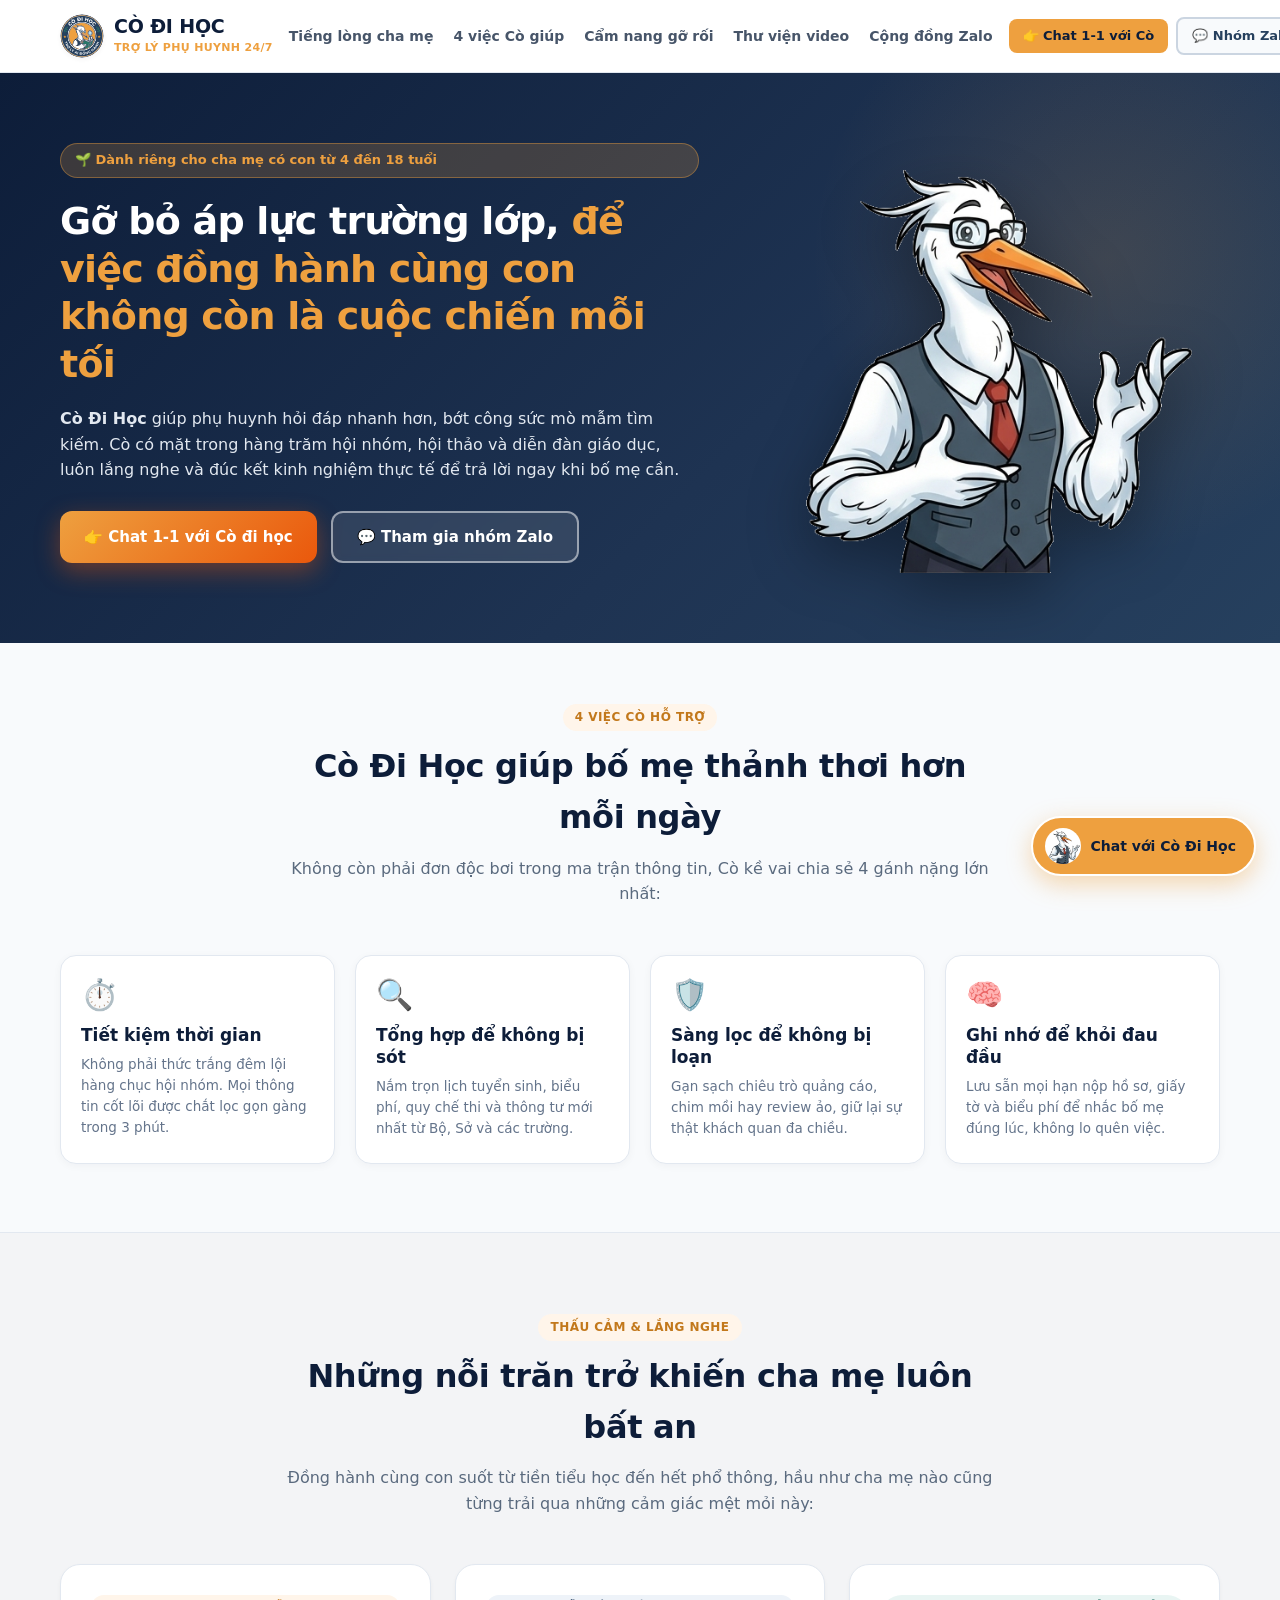
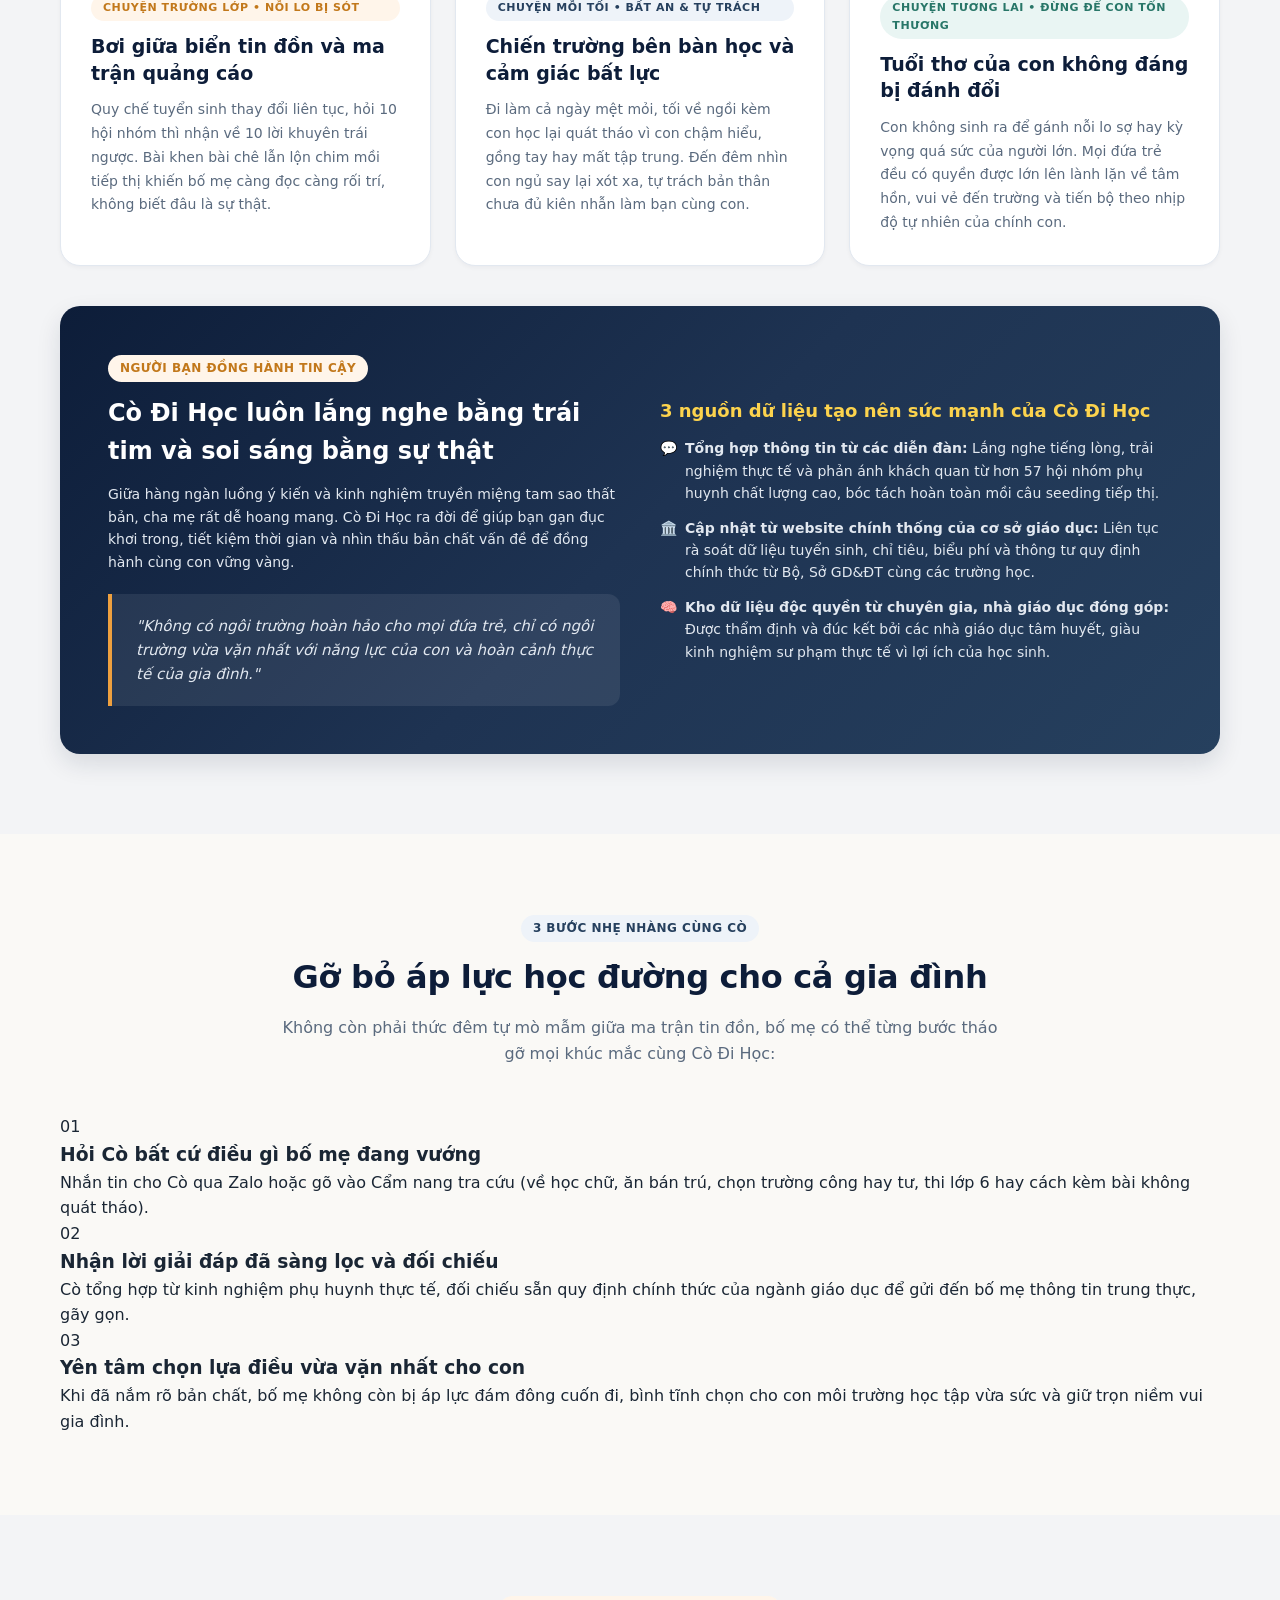
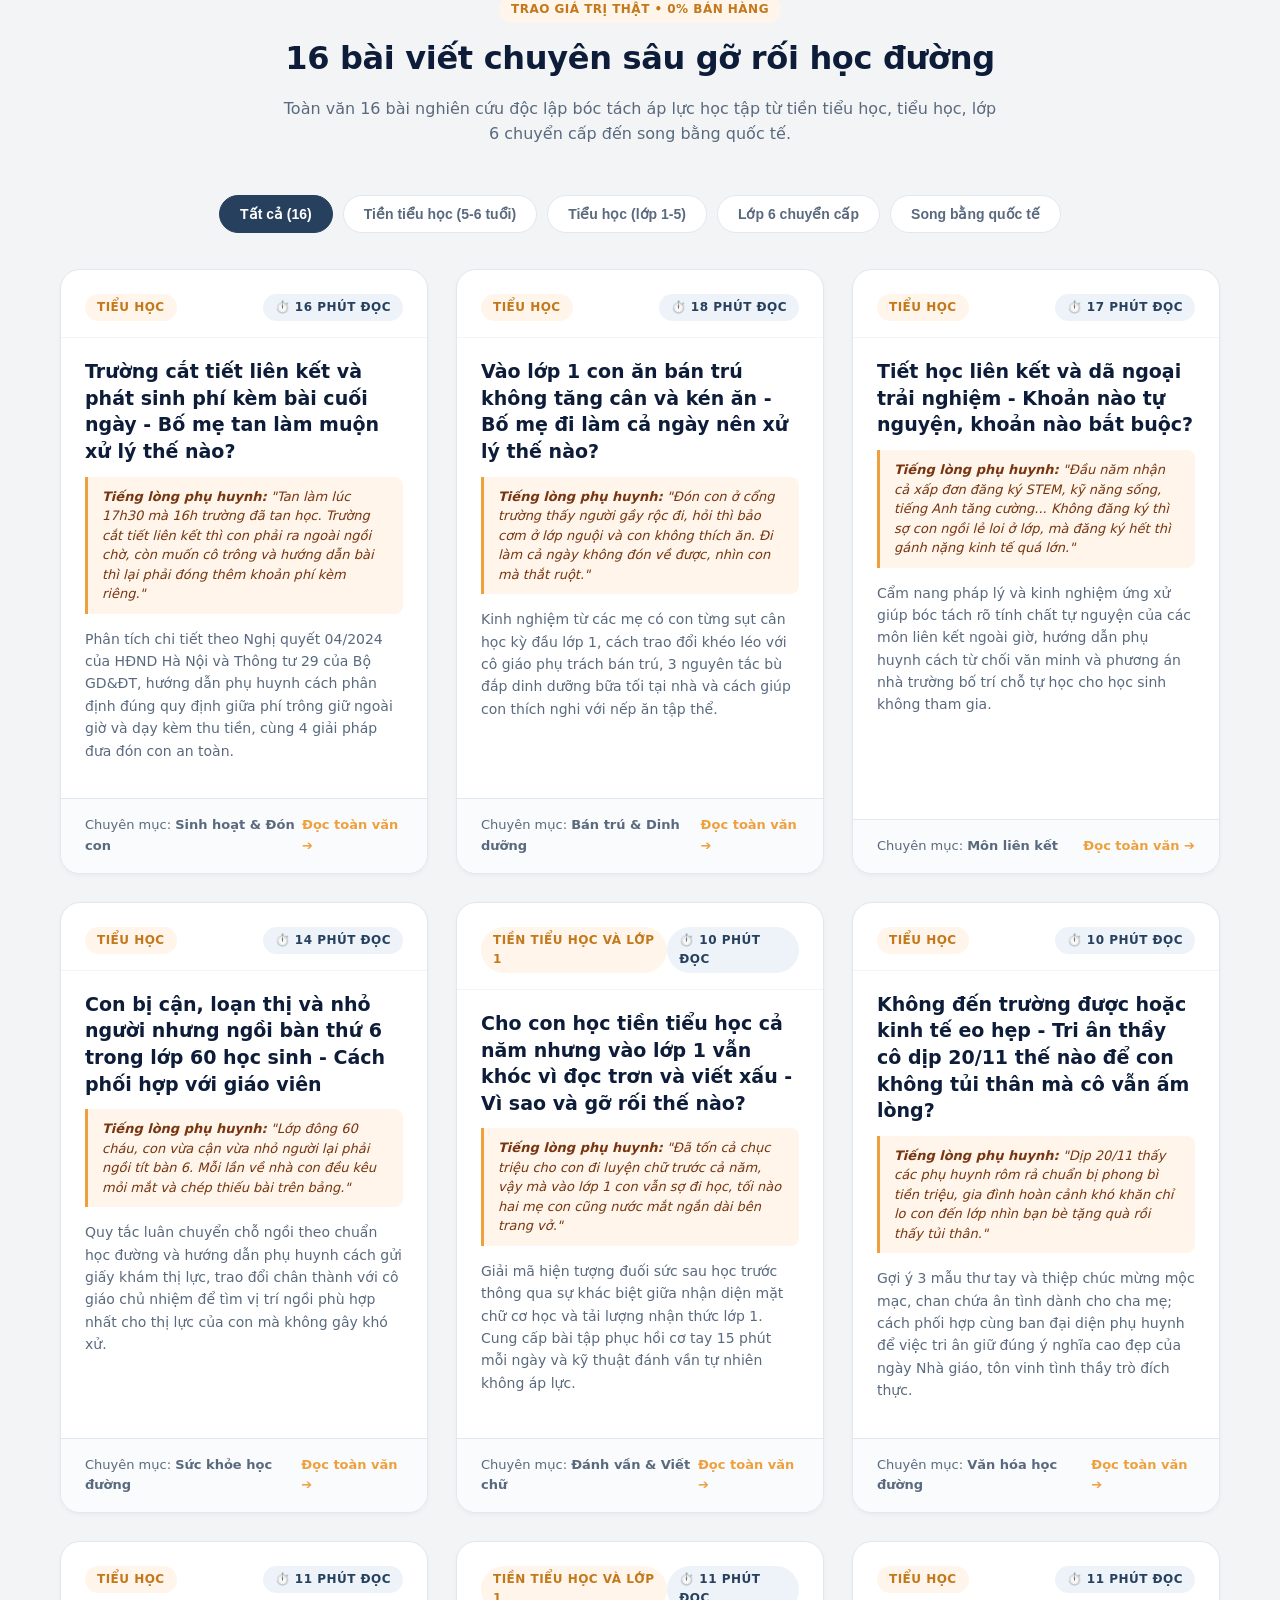
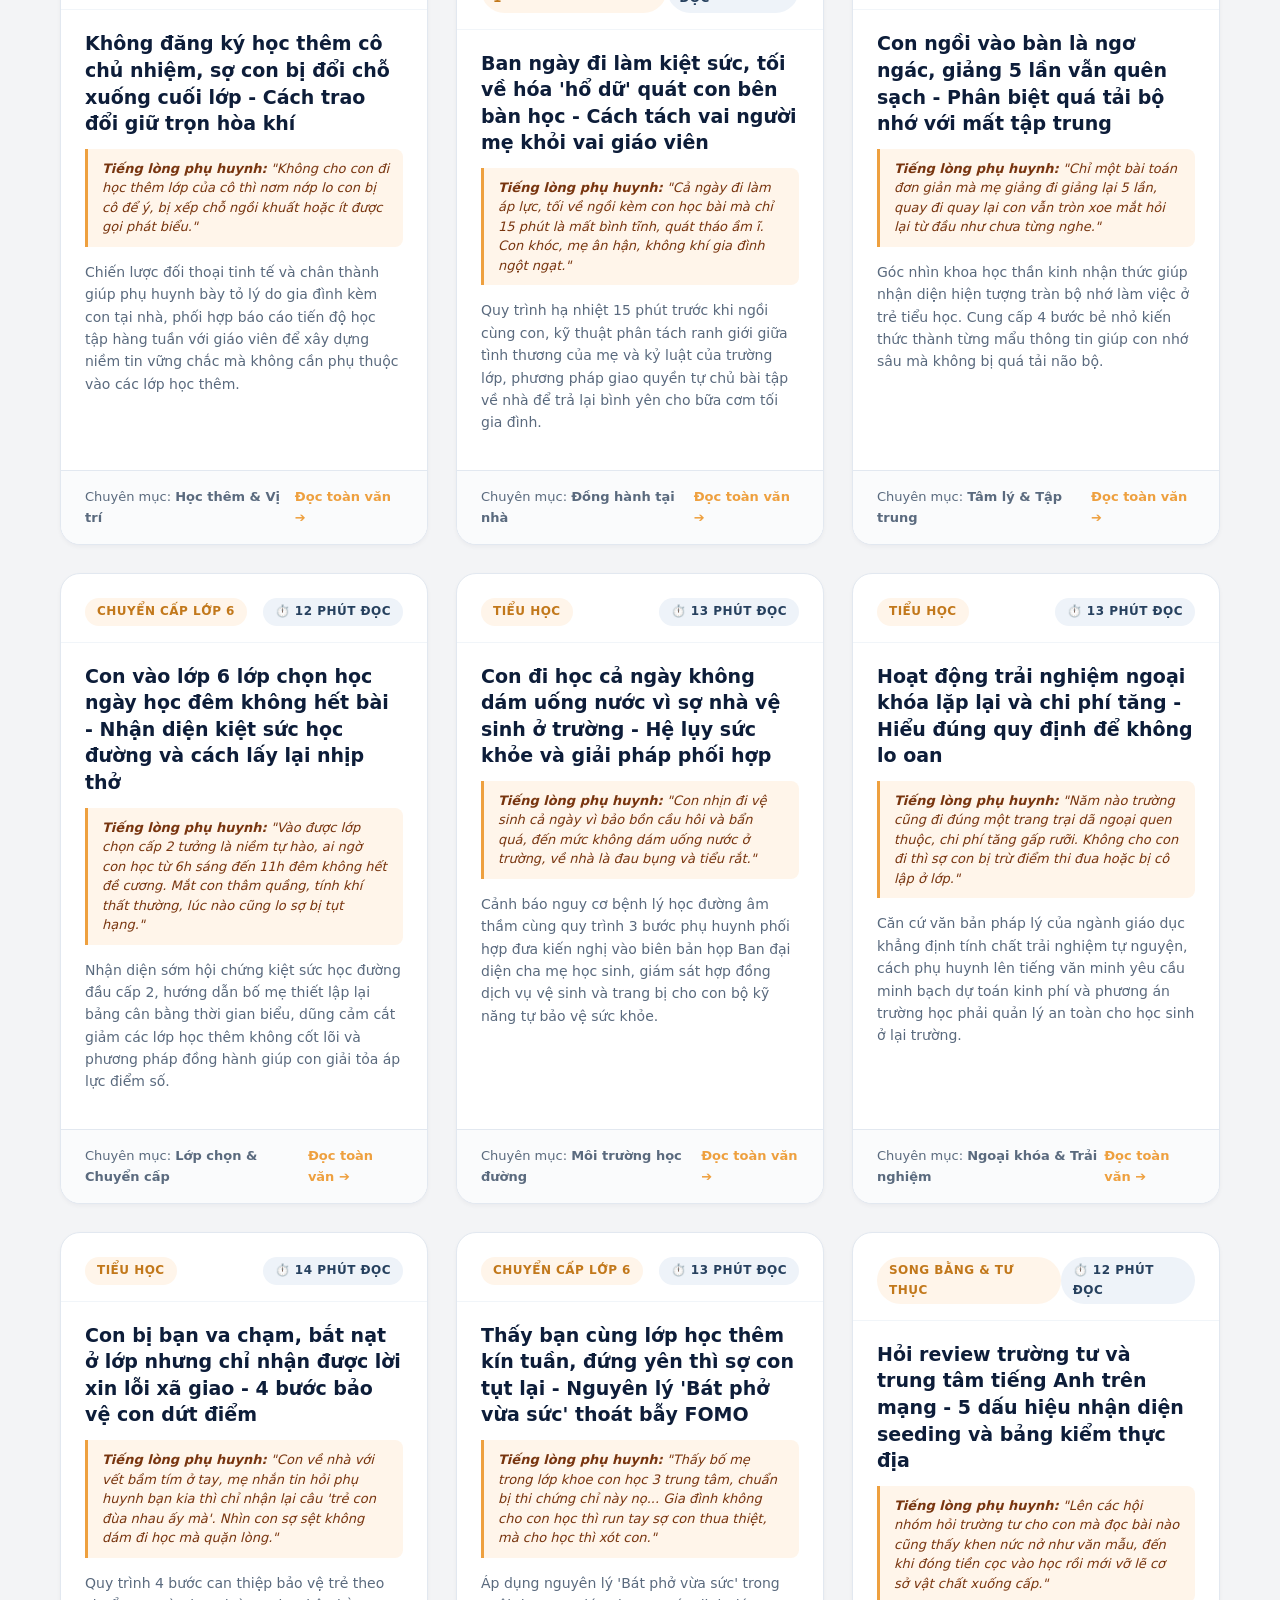
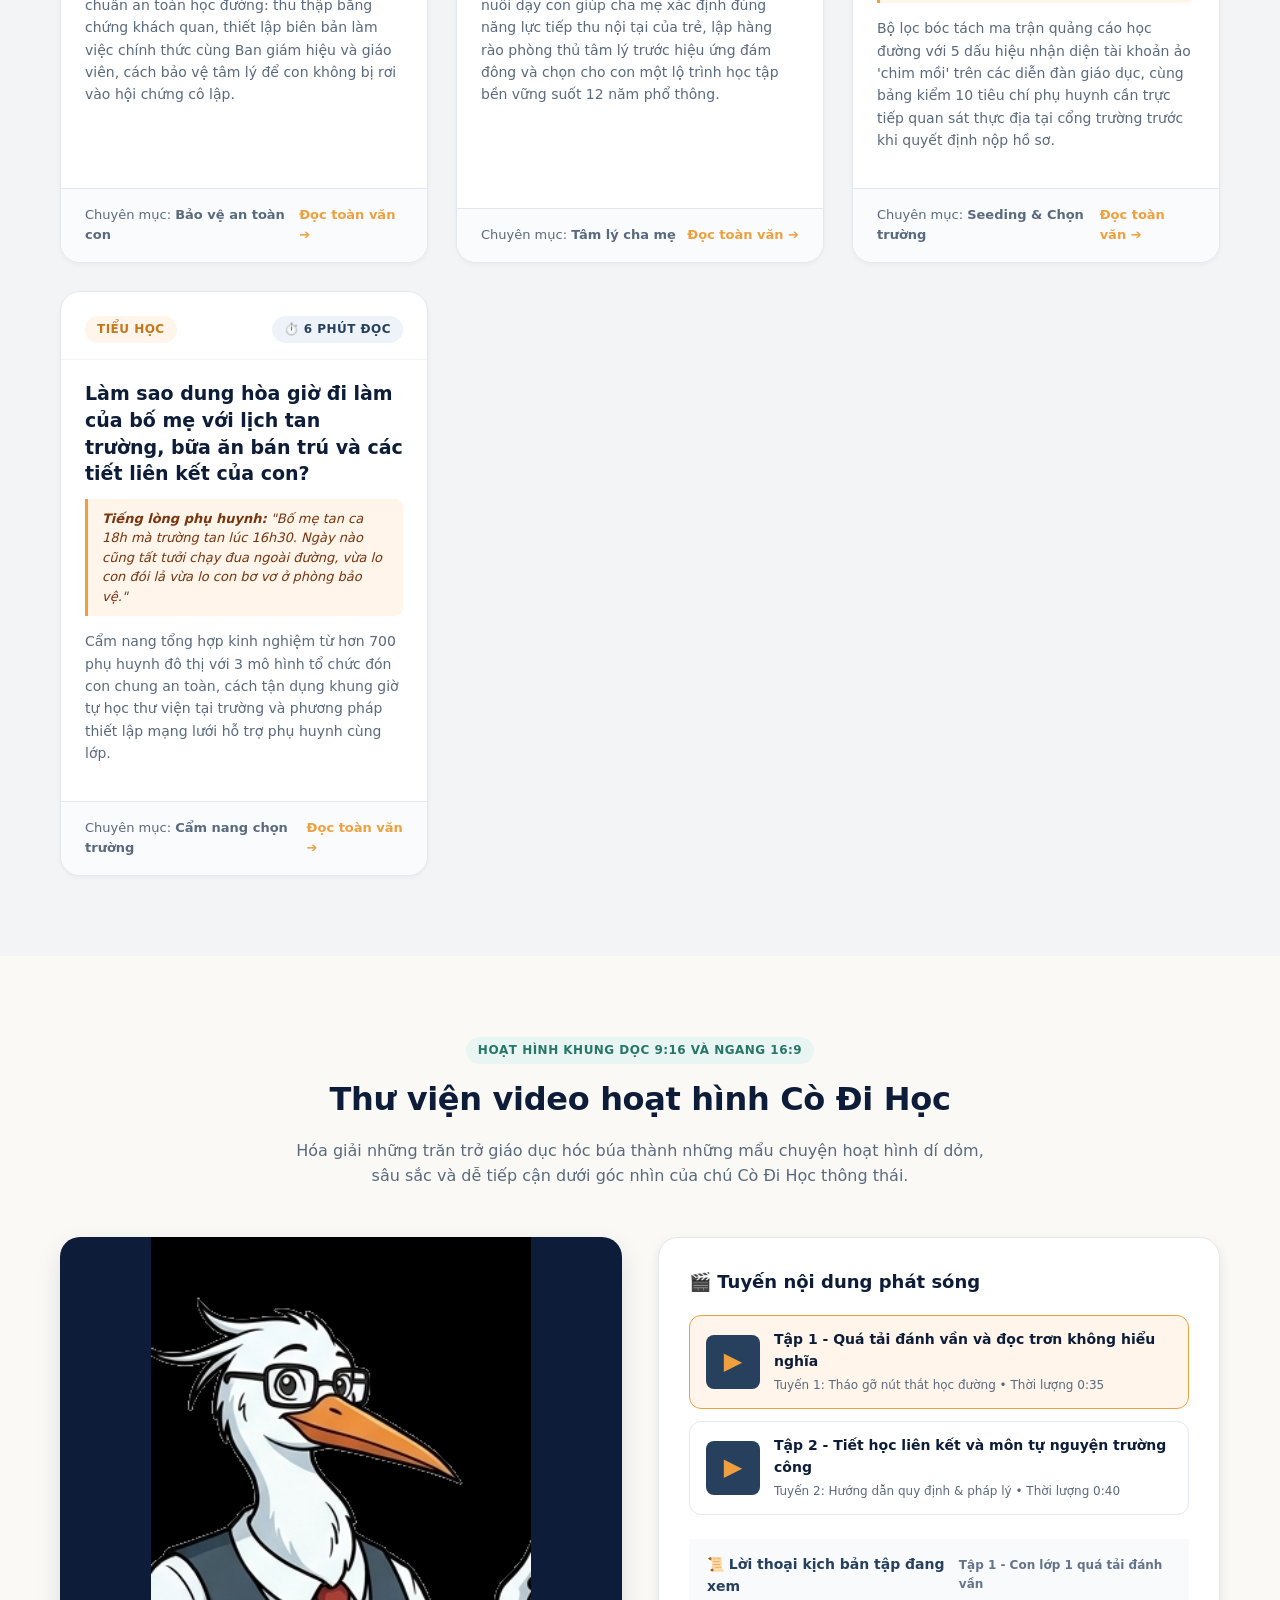
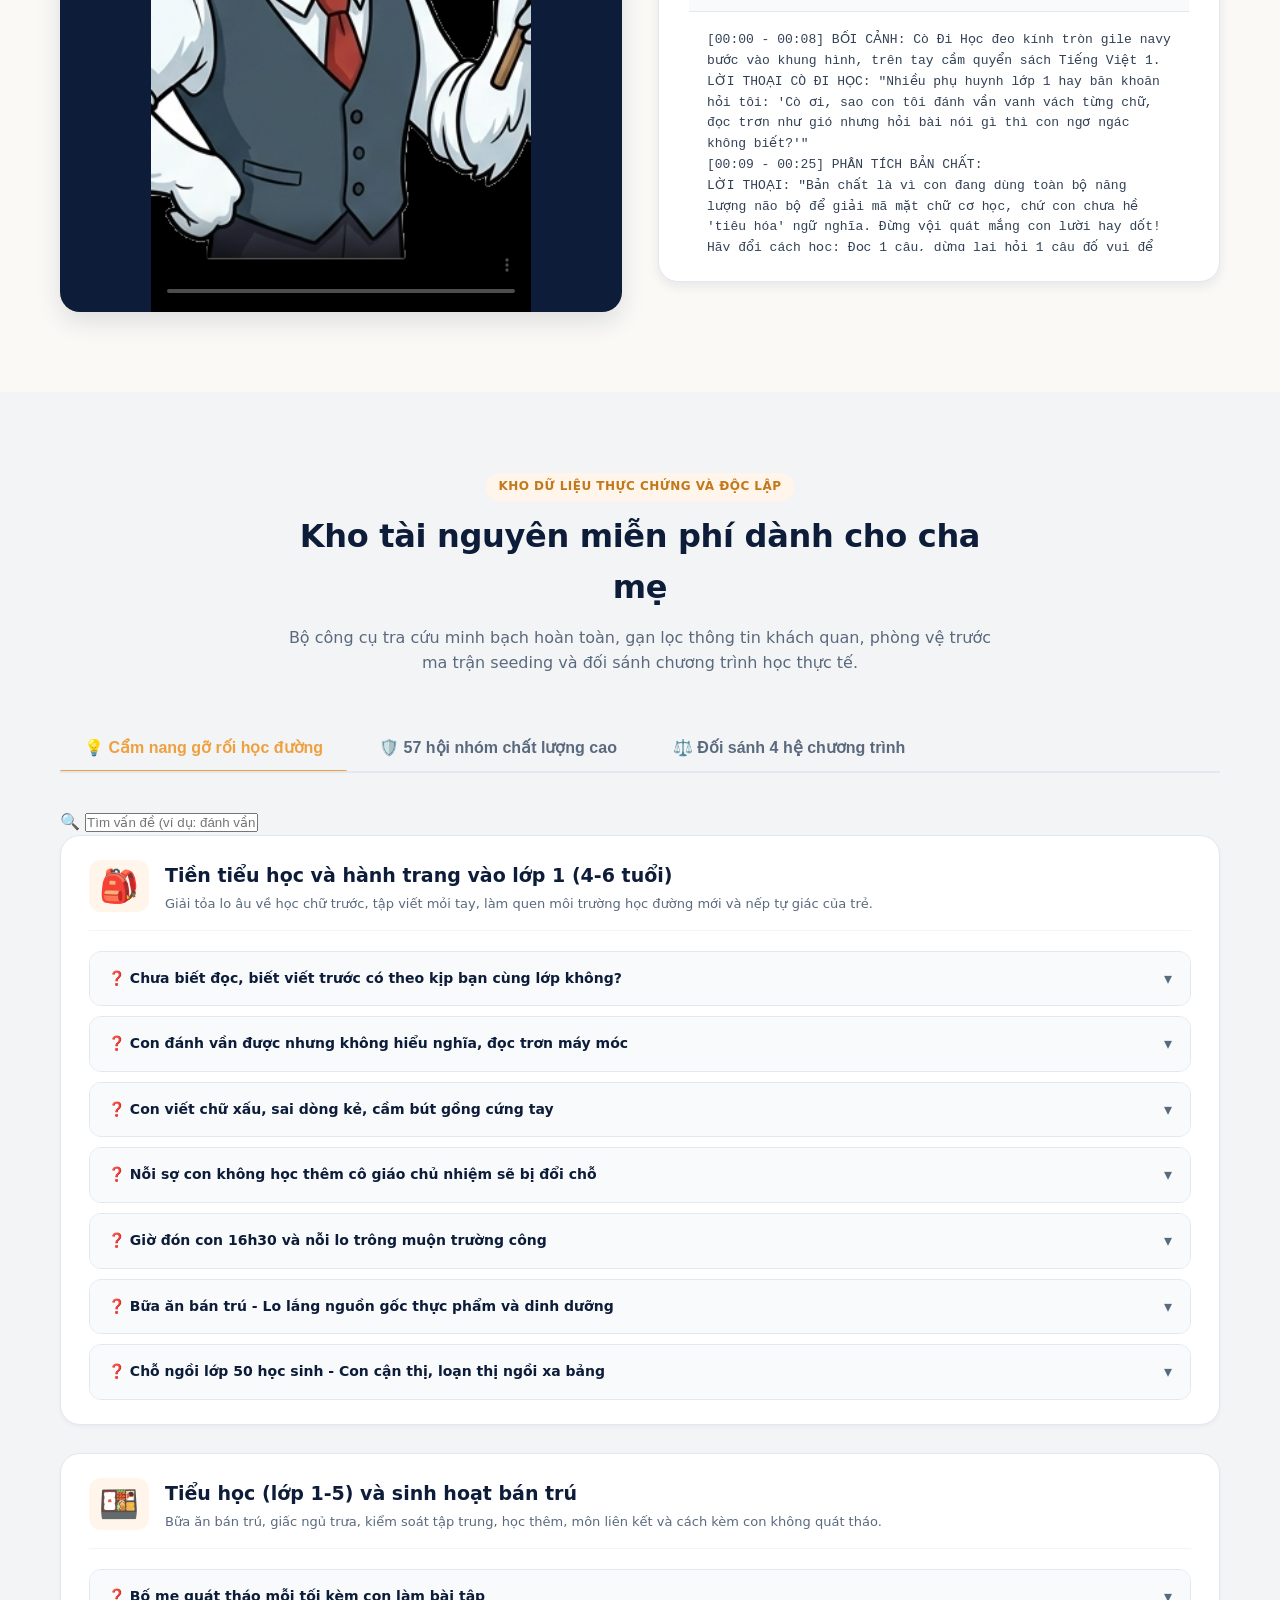
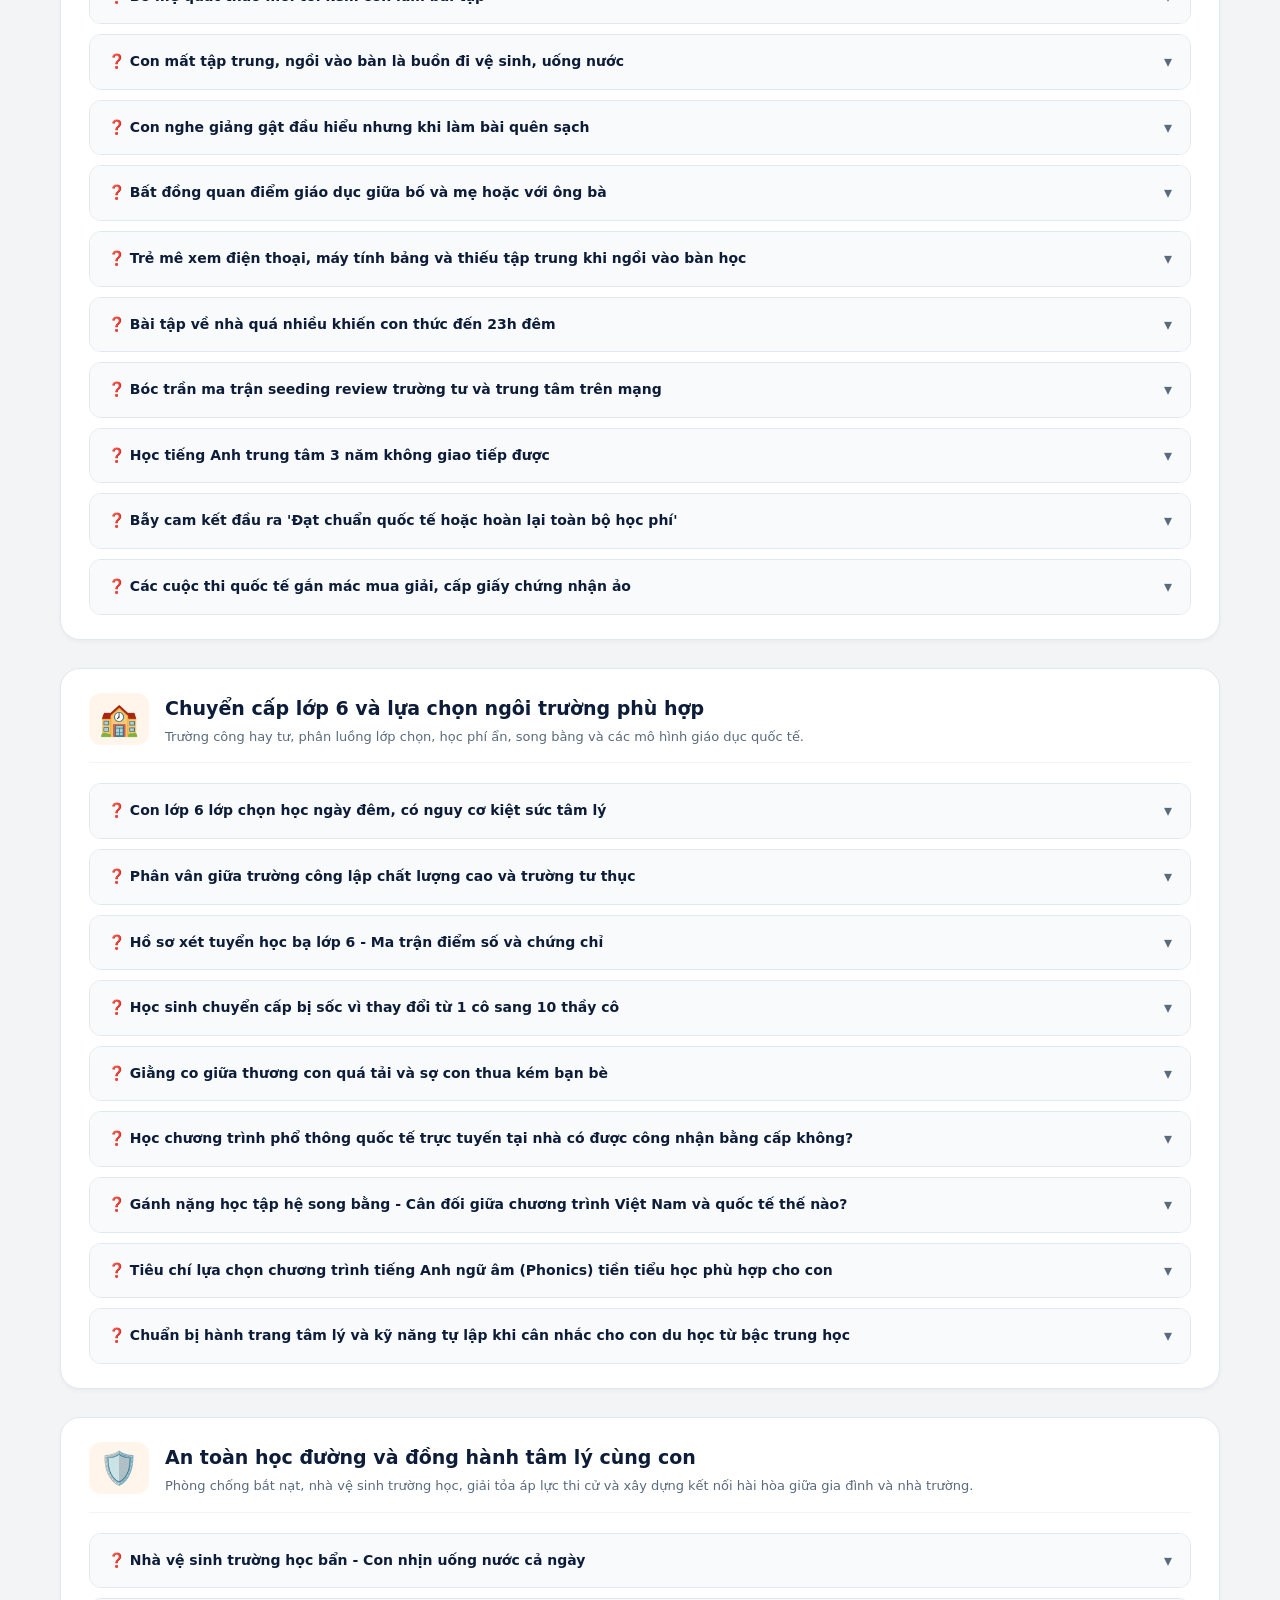
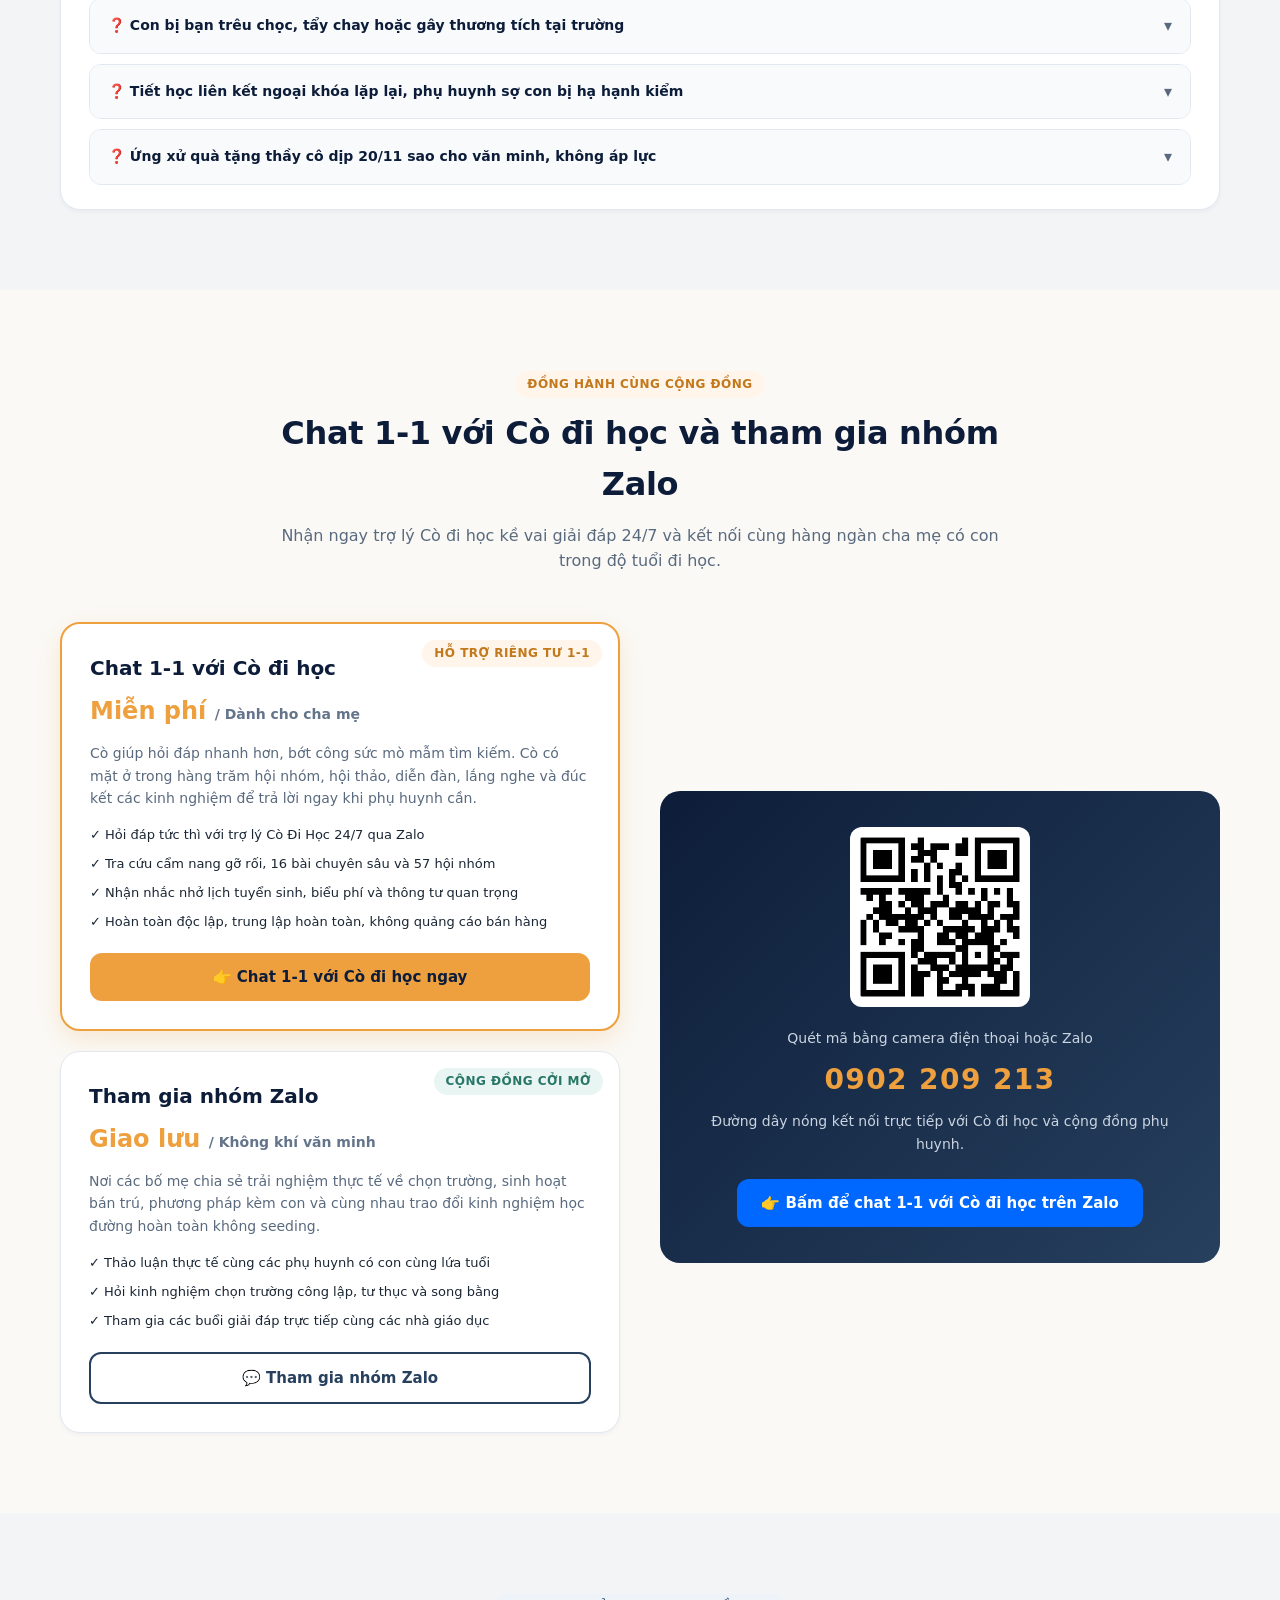
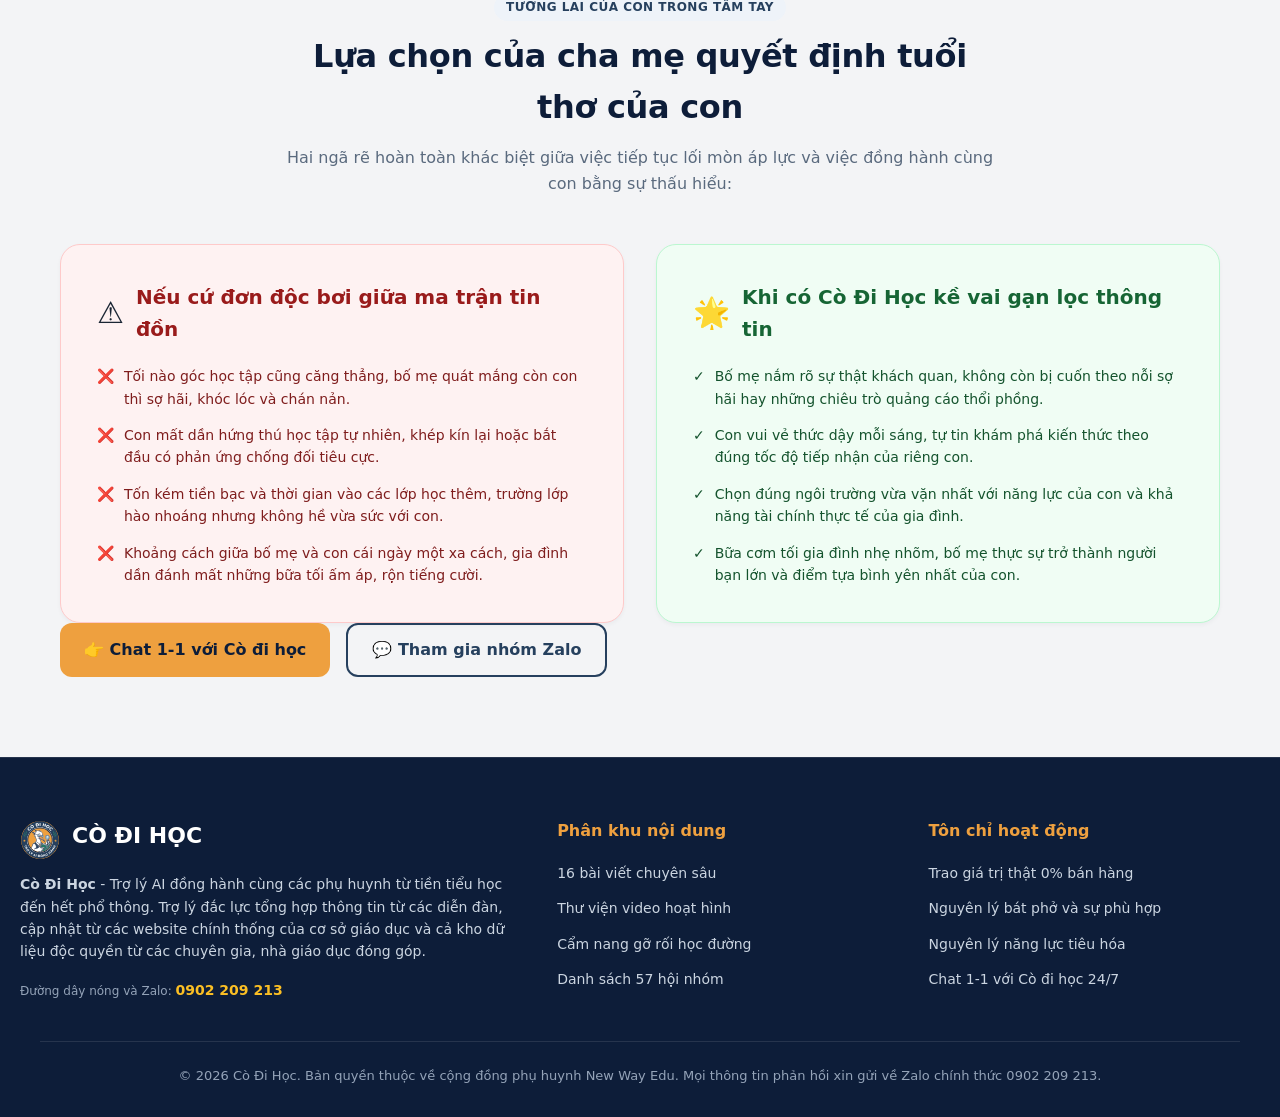
==== index.html @ 8ac270ee "fix(audit-publish): achieve 100/100 across all 5 /audit:publish gates and clean Reader Modal TOC & c" ====
<!DOCTYPE html>
<html lang="vi">
<head>
    <meta charset="UTF-8">
    <meta name="viewport" content="width=device-width, initial-scale=1.0">
    <title>Cò Đi Học - Trợ lý AI đồng hành cùng các phụ huynh từ tiền tiểu học đến hết phổ thông</title>
    <meta name="description" content="Cò Đi Học - Trợ lý AI đồng hành cùng các phụ huynh từ tiền tiểu học đến hết phổ thông. Trợ lý đắc lực tổng hợp thông tin từ các diễn đàn, cập nhật từ các website chính thống của cơ sở giáo dục và cả kho dữ liệu độc quyền từ các chuyên gia, nhà giáo dục đóng góp.">
    <link rel="icon" type="image/svg+xml" href="assets/images/logo.svg">
    
    <!-- Google Fonts -->
    <link rel="preconnect" href="https://fonts.googleapis.com">
    <link rel="preconnect" href="https://fonts.gstatic.com" crossorigin>
    <link href="https://fonts.googleapis.com/css2?family=Plus+Jakarta+Sans:ital,wght@0,400;0,500;0,600;0,700;0,800;1,400;1,600&family=Merriweather:ital,wght@0,300;0,400;0,700;1,300;1,400&display=swap" rel="stylesheet">
    
    <!-- CSS Core -->
    <link rel="stylesheet" href="assets/css/style.css">
</head>
<body>

    <!-- Header & Navigation (1 Hàng Ngang Cố Định 72px) -->
    <header class="header" id="siteHeader">
        <div class="container header-inner">
            <a href="#" class="logo-wrap" aria-label="Trang chủ Cò Đi Học">
                <img src="assets/images/logo.svg" alt="Logo Cò Đi Học" class="logo-img">
                <div class="logo-text">
                    <span class="logo-text-title">CÒ ĐI HỌC</span>
                    <span class="logo-text-sub">Trợ lý phụ huynh 24/7</span>
                </div>
            </a>

            <nav>
                <ul class="nav-menu" id="navMenu">
                    <li><a href="#problem-section" class="nav-link">Tiếng lòng cha mẹ</a></li>
                    <li><a href="#values-section" class="nav-link">4 việc Cò giúp</a></li>
                    <li><a href="#resources-section" class="nav-link">Cẩm nang gỡ rối</a></li>
                    <li><a href="#video-section" class="nav-link">Thư viện video</a></li>
                    <li><a href="#community-section" class="nav-link">Cộng đồng Zalo</a></li>
                </ul>
            </nav>

            <div class="header-actions">
                <a href="https://zalo.me/0902209213?text=Toi%20muon%20chat%201-1%20voi%20Co%20di%20hoc" target="_blank" class="btn btn-primary btn-sm">
                    <span>👉 Chat 1-1 với Cò</span>
                </a>
                <a href="https://zalo.me/0902209213?text=Toi%20muon%20tham%20gia%20nhom%20Zalo" target="_blank" class="btn btn-outline btn-sm header-community-btn">
                    <span>💬 Nhóm Zalo</span>
                </a>
                <button class="mobile-menu-btn" id="mobileMenuBtn" aria-label="Menu">☰</button>
            </div>
        </div>
    </header>

    <!-- Phân khu Hero: Chuẩn StoryBrand SB7 (Cân Đối 6:6 Thoáng Mắt) -->
    <section class="hero" id="hero-section">
        <div class="container hero-grid">
            <div class="hero-content">
                <div class="hero-tag">
                    <span>🌱 Dành riêng cho cha mẹ có con từ 4 đến 18 tuổi</span>
                </div>
                <!-- H1 đặt trọng tâm vào mong muốn cốt lõi của phụ huynh (Customer Desire) -->
                <h1 class="hero-title">
                    Gỡ bỏ áp lực trường lớp, <span>để việc đồng hành cùng con không còn là cuộc chiến mỗi tối</span>
                </h1>
                <!-- Subheadline trả lời ngay Grunt Test: Cò Đi Học mang lại điều gì và giúp ích ra sao -->
                <p class="hero-lead">
                    <strong>Cò Đi Học</strong> giúp phụ huynh hỏi đáp nhanh hơn, bớt công sức mò mẫm tìm kiếm. Cò có mặt trong hàng trăm hội nhóm, hội thảo và diễn đàn giáo dục, luôn lắng nghe và đúc kết kinh nghiệm thực tế để trả lời ngay khi bố mẹ cần.
                </p>

                <!-- Call to Action kép: Chat 1-1 với Cò đi học & Tham gia nhóm Zalo -->
                <div class="hero-actions">
                    <a href="https://zalo.me/0902209213?text=Toi%20muon%20chat%201-1%20voi%20Co%20di%20hoc" target="_blank" class="btn btn-primary hero-btn-main">
                        <span>👉 Chat 1-1 với Cò đi học</span>
                    </a>
                    <a href="https://zalo.me/0902209213?text=Toi%20muon%20tham%20gia%20nhom%20Zalo" target="_blank" class="btn btn-outline">
                        <span>💬 Tham gia nhóm Zalo</span>
                    </a>
                </div>
            </div>

            <div class="hero-avatar-wrap">
                <img src="assets/images/host_v1_02_speaking_hands.png" alt="Linh vật Cò Đi Học hoạt hình" class="hero-stork-img">
            </div>
        </div>
    </section>

    <!-- Phân khu: 4 Việc Cốt Lõi Cò Đồng Hành (Value Strip Độc Lập) -->
    <section class="section values-strip-section" id="values-section">
        <div class="container">
            <div class="section-header text-center">
                <span class="badge badge-orange section-badge">4 việc Cò hỗ trợ</span>
                <h2 class="section-title">Cò Đi Học giúp bố mẹ thảnh thơi hơn mỗi ngày</h2>
                <p class="section-subtitle">
                    Không còn phải đơn độc bơi trong ma trận thông tin, Cò kề vai chia sẻ 4 gánh nặng lớn nhất:
                </p>
            </div>

            <div class="values-strip-grid">
                <div class="value-strip-card">
                    <div class="value-strip-icon">⏱️</div>
                    <h3 class="value-strip-title">Tiết kiệm thời gian</h3>
                    <p class="value-strip-desc">Không phải thức trắng đêm lội hàng chục hội nhóm. Mọi thông tin cốt lõi được chắt lọc gọn gàng trong 3 phút.</p>
                </div>

                <div class="value-strip-card">
                    <div class="value-strip-icon">🔍</div>
                    <h3 class="value-strip-title">Tổng hợp để không bị sót</h3>
                    <p class="value-strip-desc">Nắm trọn lịch tuyển sinh, biểu phí, quy chế thi và thông tư mới nhất từ Bộ, Sở và các trường.</p>
                </div>

                <div class="value-strip-card">
                    <div class="value-strip-icon">🛡️</div>
                    <h3 class="value-strip-title">Sàng lọc để không bị loạn</h3>
                    <p class="value-strip-desc">Gạn sạch chiêu trò quảng cáo, chim mồi hay review ảo, giữ lại sự thật khách quan đa chiều.</p>
                </div>

                <div class="value-strip-card">
                    <div class="value-strip-icon">🧠</div>
                    <h3 class="value-strip-title">Ghi nhớ để khỏi đau đầu</h3>
                    <p class="value-strip-desc">Lưu sẵn mọi hạn nộp hồ sơ, giấy tờ và biểu phí để nhắc bố mẹ đúng lúc, không lo quên việc.</p>
                </div>
            </div>
        </div>
    </section>

    <!-- 3 Tầng Thử Thách Thực Tế Của Phụ Huynh (StoryBrand SB7: The Problem) -->
    <section class="section section-alt" id="problem-section">
        <div class="container">
            <div class="section-header">
                <span class="badge badge-orange section-badge">Thấu cảm & lắng nghe</span>
                <h2 class="section-title">Những nỗi trăn trở khiến cha mẹ luôn bất an</h2>
                <p class="section-subtitle">
                    Đồng hành cùng con suốt từ tiền tiểu học đến hết phổ thông, hầu như cha mẹ nào cũng từng trải qua những cảm giác mệt mỏi này:
                </p>
            </div>

            <div class="problem-grid">
                <!-- Vấn đề bên ngoài -->
                <div class="problem-card">
                    <span class="badge badge-orange problem-card-badge">Chuyện trường lớp • Nỗi lo bị sót</span>
                    <h3 class="problem-card-title">Bơi giữa biển tin đồn và ma trận quảng cáo</h3>
                    <p class="problem-card-desc">
                        Quy chế tuyển sinh thay đổi liên tục, hỏi 10 hội nhóm thì nhận về 10 lời khuyên trái ngược. Bài khen bài chê lẫn lộn chim mồi tiếp thị khiến bố mẹ càng đọc càng rối trí, không biết đâu là sự thật.
                    </p>
                </div>

                <!-- Vấn đề bên trong -->
                <div class="problem-card">
                    <span class="badge badge-navy problem-card-badge">Chuyện mỗi tối • Bất an & tự trách</span>
                    <h3 class="problem-card-title">Chiến trường bên bàn học và cảm giác bất lực</h3>
                    <p class="problem-card-desc">
                        Đi làm cả ngày mệt mỏi, tối về ngồi kèm con học lại quát tháo vì con chậm hiểu, gồng tay hay mất tập trung. Đến đêm nhìn con ngủ say lại xót xa, tự trách bản thân chưa đủ kiên nhẫn làm bạn cùng con.
                    </p>
                </div>

                <!-- Vấn đề triết học -->
                <div class="problem-card">
                    <span class="badge badge-green problem-card-badge">Chuyện tương lai • Đừng để con tổn thương</span>
                    <h3 class="problem-card-title">Tuổi thơ của con không đáng bị đánh đổi</h3>
                    <p class="problem-card-desc">
                        Con không sinh ra để gánh nỗi lo sợ hay kỳ vọng quá sức của người lớn. Mọi đứa trẻ đều có quyền được lớn lên lành lặn về tâm hồn, vui vẻ đến trường và tiến bộ theo nhịp độ tự nhiên của chính con.
                    </p>
                </div>
            </div>

            <!-- Người Dẫn Đường: Thấu Cảm Đi Đôi Với Thực Chứng (The Guide) -->
            <div class="guide-banner mt-12">
                <div class="guide-grid">
                    <div>
                        <span class="badge badge-orange mb-3 inline-block">Người bạn đồng hành tin cậy</span>
                        <h3 class="text-2xl font-extrabold text-white mb-3">
                            Cò Đi Học luôn lắng nghe bằng trái tim và soi sáng bằng sự thật
                        </h3>
                        <p class="text-slate-200 text-sm leading-relaxed mb-4">
                            Giữa hàng ngàn luồng ý kiến và kinh nghiệm truyền miệng tam sao thất bản, cha mẹ rất dễ hoang mang. Cò Đi Học ra đời để giúp bạn gạn đục khơi trong, tiết kiệm thời gian và nhìn thấu bản chất vấn đề để đồng hành cùng con vững vàng.
                        </p>
                        <div class="guide-quote-box">
                            "Không có ngôi trường hoàn hảo cho mọi đứa trẻ, chỉ có ngôi trường vừa vặn nhất với năng lực của con và hoàn cảnh thực tế của gia đình."
                        </div>
                    </div>

                    <div>
                        <h4 class="text-lg font-bold text-amber-300 mb-3">3 nguồn dữ liệu tạo nên sức mạnh của Cò Đi Học</h4>
                        <ul class="space-y-3 text-sm text-slate-200">
                            <li class="flex items-start gap-2">
                                <span class="text-amber-400 font-bold">💬</span>
                                <span><strong>Tổng hợp thông tin từ các diễn đàn:</strong> Lắng nghe tiếng lòng, trải nghiệm thực tế và phản ánh khách quan từ hơn 57 hội nhóm phụ huynh chất lượng cao, bóc tách hoàn toàn mồi câu seeding tiếp thị.</span>
                            </li>
                            <li class="flex items-start gap-2">
                                <span class="text-amber-400 font-bold">🏛️</span>
                                <span><strong>Cập nhật từ website chính thống của cơ sở giáo dục:</strong> Liên tục rà soát dữ liệu tuyển sinh, chỉ tiêu, biểu phí và thông tư quy định chính thức từ Bộ, Sở GD&ĐT cùng các trường học.</span>
                            </li>
                            <li class="flex items-start gap-2">
                                <span class="text-amber-400 font-bold">🧠</span>
                                <span><strong>Kho dữ liệu độc quyền từ chuyên gia, nhà giáo dục đóng góp:</strong> Được thẩm định và đúc kết bởi các nhà giáo dục tâm huyết, giàu kinh nghiệm sư phạm thực tế vì lợi ích của học sinh.</span>
                            </li>
                        </ul>
                    </div>
                </div>
            </div>
        </div>
    </section>

    <!-- Lộ Trình 3 Bước Đồng Hành Cùng Bố Mẹ (StoryBrand SB7: The Plan) -->
    <section class="section" id="plan-section">
        <div class="container">
            <div class="section-header">
                <span class="badge badge-navy section-badge">3 bước nhẹ nhàng cùng Cò</span>
                <h2 class="section-title">Gỡ bỏ áp lực học đường cho cả gia đình</h2>
                <p class="section-subtitle">
                    Không còn phải thức đêm tự mò mẫm giữa ma trận tin đồn, bố mẹ có thể từng bước tháo gỡ mọi khúc mắc cùng Cò Đi Học:
                </p>
            </div>

            <div class="plan-steps-grid">
                <div class="step-card">
                    <div class="step-number">01</div>
                    <h3 class="step-title">Hỏi Cò bất cứ điều gì bố mẹ đang vướng</h3>
                    <p class="step-desc">
                        Nhắn tin cho Cò qua Zalo hoặc gõ vào Cẩm nang tra cứu (về học chữ, ăn bán trú, chọn trường công hay tư, thi lớp 6 hay cách kèm bài không quát tháo).
                    </p>
                </div>

                <div class="step-card">
                    <div class="step-number">02</div>
                    <h3 class="step-title">Nhận lời giải đáp đã sàng lọc và đối chiếu</h3>
                    <p class="step-desc">
                        Cò tổng hợp từ kinh nghiệm phụ huynh thực tế, đối chiếu sẵn quy định chính thức của ngành giáo dục để gửi đến bố mẹ thông tin trung thực, gãy gọn.
                    </p>
                </div>

                <div class="step-card">
                    <div class="step-number">03</div>
                    <h3 class="step-title">Yên tâm chọn lựa điều vừa vặn nhất cho con</h3>
                    <p class="step-desc">
                        Khi đã nắm rõ bản chất, bố mẹ không còn bị áp lực đám đông cuốn đi, bình tĩnh chọn cho con môi trường học tập vừa sức và giữ trọn niềm vui gia đình.
                    </p>
                </div>
            </div>
        </div>
    </section>

    <!-- PHÂN KHU 1: 16 BÀI VIẾT CHUYÊN SÂU (TRAO GIÁ TRỊ THẬT 0% BÁN HÀNG) -->
    <section class="section section-alt" id="blog-section">
        <div class="container">
            <div class="section-header">
                <span class="badge badge-orange section-badge">Trao giá trị thật • 0% bán hàng</span>
                <h2 class="section-title">16 bài viết chuyên sâu gỡ rối học đường</h2>
                <p class="section-subtitle">
                    Toàn văn 16 bài nghiên cứu độc lập bóc tách áp lực học tập từ tiền tiểu học, tiểu học, lớp 6 chuyển cấp đến song bằng quốc tế.
                </p>
            </div>

            <!-- Bộ lọc cấp học -->
            <div class="filter-tabs" id="blogFilterTabs">
                <button class="tab-btn active" data-filter="all">Tất cả (16)</button>
                <button class="tab-btn" data-filter="tiền tiểu học">Tiền tiểu học (5-6 tuổi)</button>
                <button class="tab-btn" data-filter="tiểu học">Tiểu học (lớp 1-5)</button>
                <button class="tab-btn" data-filter="lớp 6">Lớp 6 chuyển cấp</button>
                <button class="tab-btn" data-filter="song bằng">Song bằng quốc tế</button>
            </div>

            <!-- Grid 16 Bài Viết -->
            <div class="blog-grid" id="blogGrid">
                <!-- Javascript will dynamically inject 16 real articles here -->
            </div>
        </div>
    </section>

    <!-- NOVEL VIEWER MODAL (/ak:markdown-novel-viewer) -->
    <div class="reader-modal" id="readerModal">
        <div class="reader-progress-bar" id="readerProgressBar"></div>
        <div class="reader-container">
            <!-- Sidebar Mục Lục -->
            <aside class="reader-sidebar">
                <div class="reader-sidebar-title">
                    <span>📑 Mục lục bài viết</span>
                </div>
                <ul class="toc-list" id="readerTocList"></ul>
                
                <div class="mt-8 pt-6 border-t border-slate-200">
                    <div class="text-xs text-slate-500 mb-2">Cần tư vấn thêm về bài viết này?</div>
                    <a href="https://zalo.me/0902209213" target="_blank" class="btn btn-zalo text-xs w-full" id="readerAskZaloBtn">
                        <span>💬 Hỏi Cò trên Zalo</span>
                    </a>
                </div>
            </aside>

            <!-- Khung Nội Dung Đọc Chính -->
            <main class="reader-main">
                <div class="reader-top-bar">
                    <span class="badge badge-navy" id="readerLevelBadge">Cấp học</span>
                    <button class="close-reader-btn" id="closeReaderBtn" title="Đóng chế độ đọc (ESC)">✕</button>
                </div>

                <h1 class="reader-article-title" id="readerArticleTitle">Tiêu đề bài viết</h1>
                
                <div class="reader-meta-bar">
                    <span id="readerReadTime">⏱️ 5 phút đọc</span>
                    <span>•</span>
                    <span>Nguồn: <strong>Tủ sách chẩn đoán Cò Đi Học</strong></span>
                </div>

                <!-- Parent Quote Box -->
                <div class="reader-parent-quote">
                    <div class="reader-parent-quote-title">
                        <span>🎙️ Tiếng lòng phụ huynh khảo sát thực tế</span>
                    </div>
                    <div class="reader-parent-quote-text" id="readerQuoteText">
                        "Nội dung tiếng lòng phụ huynh..."
                    </div>
                </div>

                <!-- Clean Markdown-rendered HTML Body -->
                <article class="reader-content" id="readerContent"></article>

                <!-- Reader CTA -->
                <div class="reader-cta-box">
                    <h3 class="reader-cta-title">Bố mẹ có gặp phải tình huống tương tự?</h3>
                    <p class="reader-cta-desc">
                        Mỗi đứa trẻ có tốc độ tiếp thu và năng lực tiếp nhận bài vở riêng biệt. Đừng để áp lực so sánh làm tổn thương con. Hãy nhắn tin để Cò Đi Học cùng bạn tháo gỡ từng bài toán cụ thể.
                    </p>
                    <a href="https://zalo.me/0902209213" target="_blank" class="btn btn-primary">
                        <span>💬 Hỏi Cò Đi Học trường hợp của con tôi trên Zalo</span>
                    </a>
                </div>
            </main>
        </div>
    </div>

    <!-- PHÂN KHU 2: THƯ VIỆN VIDEO HOẠT HÌNH CÒ ĐI HỌC -->
    <section class="section" id="video-section">
        <div class="container">
            <div class="section-header">
                <span class="badge badge-green section-badge">Hoạt hình khung dọc 9:16 và ngang 16:9</span>
                <h2 class="section-title">Thư viện video hoạt hình Cò Đi Học</h2>
                <p class="section-subtitle">
                    Hóa giải những trăn trở giáo dục hóc búa thành những mẩu chuyện hoạt hình dí dỏm, sâu sắc và dễ tiếp cận dưới góc nhìn của chú Cò Đi Học thông thái.
                </p>
            </div>

            <div class="video-showcase-grid">
                <!-- Video Player Container (Khung 9:16 chuẩn Shorts/TikTok) -->
                <div class="main-player-wrap">
                    <div class="video-ratio-9-16">
                        <video id="mainVideoPlayer" class="player-element" controls playsinline poster="assets/images/pose_a_02_chalkboard_pointer.png">
                            <source src="assets/videos/codihoc_c01_kudo_9x16.mp4" type="video/mp4">
                            Trình duyệt của bạn không hỗ trợ thẻ video.
                        </video>
                    </div>
                </div>

                <!-- Playlist & Kịch Bản Phân Cảnh -->
                <div class="video-info-box">
                    <h3 class="video-playlist-title">
                        <span>🎬 Tuyến nội dung phát sóng</span>
                    </h3>

                    <div class="video-playlist">
                        <div class="video-item active" data-video="v1">
                            <div class="video-item-thumb">▶</div>
                            <div class="video-item-info">
                                <h4>Tập 1 - Quá tải đánh vần và đọc trơn không hiểu nghĩa</h4>
                                <p>Tuyến 1: Tháo gỡ nút thắt học đường • Thời lượng 0:35</p>
                            </div>
                        </div>

                        <div class="video-item" data-video="v2">
                            <div class="video-item-thumb">▶</div>
                            <div class="video-item-info">
                                <h4>Tập 2 - Tiết học liên kết và môn tự nguyện trường công</h4>
                                <p>Tuyến 2: Hướng dẫn quy định & pháp lý • Thời lượng 0:40</p>
                            </div>
                        </div>
                    </div>

                    <!-- Kịch Bản / Lời Thoại Hoạt Hình -->
                    <div class="video-script-card">
                        <div class="script-header">
                            <span>📜 Lời thoại kịch bản tập đang xem</span>
                            <span class="text-xs text-slate-500 font-normal" id="videoTitleDisplay">Tập 1 - Con lớp 1 quá tải đánh vần</span>
                        </div>
                        <div class="script-body" id="videoScriptBody">
                            <pre class="font-sans whitespace-pre-wrap text-slate-700">[00:00 - 00:08] BỐI CẢNH: Cò Đi Học đeo kính tròn gile navy bước vào khung hình, trên tay cầm quyển sách Tiếng Việt 1.
LỜI THOẠI CÒ ĐI HỌC: "Nhiều phụ huynh lớp 1 hay băn khoăn hỏi tôi: 'Cò ơi, sao con tôi đánh vần vanh vách từng chữ, đọc trơn như gió nhưng hỏi bài nói gì thì con ngơ ngác không biết?'"
[00:09 - 00:25] PHÂN TÍCH BẢN CHẤT:
LỜI THOẠI: "Bản chất là vì con đang dùng toàn bộ năng lượng não bộ để giải mã mặt chữ cơ học, chứ con chưa hề 'tiêu hóa' ngữ nghĩa. Đừng vội quát mắng con lười hay dốt! Hãy đổi cách học: Đọc 1 câu, dừng lại hỏi 1 câu đố vui để kích hoạt trí tưởng tượng của con."
[00:26 - 00:35] KẾT LUẬN & ĐỒNG HÀNH:
LỜI THOẠI: "Nuôi dạy con là hành trình nuôi dưỡng sự tự tin. Cần Cò Đi Học đồng hành gỡ rối từng bài học, hãy nhắn tin ngay cho Cò trên Zalo nhé!"</pre>
                        </div>
                    </div>
                </div>
            </div>
        </div>
    </section>

    <!-- PHÂN KHU 3: KHO TÀI NGUYÊN MIỄN PHÍ CHO PHỤ HUYNH -->
    <section class="section section-alt" id="resources-section">
        <div class="container">
            <div class="section-header">
                <span class="badge badge-orange section-badge">Kho dữ liệu thực chứng và độc lập</span>
                <h2 class="section-title">Kho tài nguyên miễn phí dành cho cha mẹ</h2>
                <p class="section-subtitle">
                    Bộ công cụ tra cứu minh bạch hoàn toàn, gạn lọc thông tin khách quan, phòng vệ trước ma trận seeding và đối sánh chương trình học thực tế.
                </p>
            </div>

            <!-- Resource Tabs: Đúng 3 Tab Giá Trị Thực Chứng -->
            <div class="resource-nav">
                <button class="resource-nav-btn active" data-target="pane-guides">💡 Cẩm nang gỡ rối học đường</button>
                <button class="resource-nav-btn" data-target="pane-communities">🛡️ 57 hội nhóm chất lượng cao</button>
                <button class="resource-nav-btn" data-target="pane-curricula">⚖️ Đối sánh 4 hệ chương trình</button>
            </div>

            <!-- Pane 1: Cẩm Nang Gỡ Rối Học Đường (4 Nhóm Thiết Thực) -->
            <div class="resource-pane active" id="pane-guides">
                <div class="search-bar-wrap">
                    <span class="search-icon">🔍</span>
                    <input type="text" id="guideSearchInput" class="search-input" placeholder="Tìm vấn đề (ví dụ: đánh vần, bán trú, lớp 6, nhà vệ sinh, học thêm...)...">
                </div>

                <div class="guides-grid" id="guidesContainer">
                    <!-- Javascript will render 4 practical guide groups -->
                </div>
            </div>

            <!-- Pane 2: 57 Hội Nhóm Chất Lượng Cao -->
            <div class="resource-pane" id="pane-communities">
                <div class="search-bar-wrap">
                    <span class="search-icon">🔍</span>
                    <input type="text" id="communitySearch" class="search-input" placeholder="Tìm nhóm phụ huynh, chủ đề thảo luận...">
                </div>

                <div class="community-table-wrap">
                    <table class="custom-table">
                        <thead>
                            <tr>
                                <th>Tên hội nhóm phụ huynh</th>
                                <th>Phân loại</th>
                                <th>Quy mô</th>
                                <th>Điểm kiểm duyệt</th>
                                <th>Trạng thái whitelist</th>
                            </tr>
                        </thead>
                        <tbody id="communityTableBody">
                            <!-- Javascript will render 57 communities -->
                        </tbody>
                    </table>
                </div>
            </div>

            <!-- Pane 3: Đối Sánh 4 Hệ Chương Trình -->
            <div class="resource-pane" id="pane-curricula">
                <div class="curricula-grid" id="curriculaContainer">
                    <!-- Javascript will render 4 educational systems -->
                </div>
            </div>
        </div>
    </section>

    <!-- Phân khu 4: Chat 1-1 với Cò đi học và Tham gia nhóm Zalo -->
    <section class="section" id="community-section">
        <div class="container">
            <div class="section-header">
                <span class="badge badge-orange section-badge">Đồng hành cùng cộng đồng</span>
                <h2 class="section-title">Chat 1-1 với Cò đi học và tham gia nhóm Zalo</h2>
                <p class="section-subtitle">
                    Nhận ngay trợ lý Cò đi học kề vai giải đáp 24/7 và kết nối cùng hàng ngàn cha mẹ có con trong độ tuổi đi học.
                </p>
            </div>

            <div class="zalo-hub-grid">
                <!-- 2 cổng kết nối: Chat 1-1 & Nhóm Zalo cộng đồng -->
                <div class="zalo-tiers-wrap">
                    <!-- Cổng 1: Chat 1-1 với Cò đi học (CTA chính) -->
                    <div class="zalo-tier-card featured">
                        <span class="badge badge-orange tier-badge">Hỗ trợ riêng tư 1-1</span>
                        <h3 class="tier-title">Chat 1-1 với Cò đi học</h3>
                        <div class="tier-price">Miễn phí <span class="text-sm font-normal text-slate-500">/ Dành cho cha mẹ</span></div>
                        <p class="tier-desc">
                            Cò giúp hỏi đáp nhanh hơn, bớt công sức mò mẫm tìm kiếm. Cò có mặt ở trong hàng trăm hội nhóm, hội thảo, diễn đàn, lắng nghe và đúc kết các kinh nghiệm để trả lời ngay khi phụ huynh cần.
                        </p>
                        <ul class="tier-features">
                            <li>✓ Hỏi đáp tức thì với trợ lý Cò Đi Học 24/7 qua Zalo</li>
                            <li>✓ Tra cứu cẩm nang gỡ rối, 16 bài chuyên sâu và 57 hội nhóm</li>
                            <li>✓ Nhận nhắc nhở lịch tuyển sinh, biểu phí và thông tư quan trọng</li>
                            <li>✓ Hoàn toàn độc lập, trung lập hoàn toàn, không quảng cáo bán hàng</li>
                        </ul>
                        <a href="https://zalo.me/0902209213?text=Toi%20muon%20chat%201-1%20voi%20Co%20di%20hoc" target="_blank" class="btn btn-primary w-full">
                            <span>👉 Chat 1-1 với Cò đi học ngay</span>
                        </a>
                    </div>

                    <!-- Cổng 2: Tham gia nhóm Zalo (CTA phụ) -->
                    <div class="zalo-tier-card">
                        <span class="badge badge-green tier-badge">Cộng đồng cởi mở</span>
                        <h3 class="tier-title">Tham gia nhóm Zalo</h3>
                        <div class="tier-price">Giao lưu <span class="text-sm font-normal text-slate-500">/ Không khí văn minh</span></div>
                        <p class="tier-desc">
                            Nơi các bố mẹ chia sẻ trải nghiệm thực tế về chọn trường, sinh hoạt bán trú, phương pháp kèm con và cùng nhau trao đổi kinh nghiệm học đường hoàn toàn không seeding.
                        </p>
                        <ul class="tier-features">
                            <li>✓ Thảo luận thực tế cùng các phụ huynh có con cùng lứa tuổi</li>
                            <li>✓ Hỏi kinh nghiệm chọn trường công lập, tư thục và song bằng</li>
                            <li>✓ Tham gia các buổi giải đáp trực tiếp cùng các nhà giáo dục</li>
                        </ul>
                        <a href="https://zalo.me/0902209213?text=Toi%20muon%20tham%20gia%20nhom%20Zalo" target="_blank" class="btn btn-outline w-full">
                            <span>💬 Tham gia nhóm Zalo</span>
                        </a>
                    </div>
                </div>

                <!-- Hộp kết nối Zalo & Mã QR -->
                <div class="zalo-connect-box">
                    <img src="assets/images/zalo_qr_0902209213.png" alt="Mã QR Zalo Cò Đi Học 0902 209 213" class="zalo-qr-img">
                    <div class="text-sm text-slate-300 mb-2">Quét mã bằng camera điện thoại hoặc Zalo</div>
                    <div class="zalo-hotline-highlight">0902 209 213</div>
                    <p class="text-sm text-slate-300 mb-6">
                        Đường dây nóng kết nối trực tiếp với Cò đi học và cộng đồng phụ huynh.
                    </p>
                    <a href="https://zalo.me/0902209213?text=Toi%20muon%20chat%201-1%20voi%20Co%20di%20hoc" target="_blank" class="btn btn-zalo">
                        <span>👉 Bấm để chat 1-1 với Cò đi học trên Zalo</span>
                    </a>
                </div>
            </div>
        </div>
    </section>

    <!-- Kết Quả Chuyển Hóa: Tương Lai Của Con (StoryBrand SB7: Stakes) -->
    <section class="section section-alt" id="stakes-section">
        <div class="container">
            <div class="section-header">
                <span class="badge badge-navy section-badge">Tương lai của con trong tầm tay</span>
                <h2 class="section-title">Lựa chọn của cha mẹ quyết định tuổi thơ của con</h2>
                <p class="section-subtitle">
                    Hai ngã rẽ hoàn toàn khác biệt giữa việc tiếp tục lối mòn áp lực và việc đồng hành cùng con bằng sự thấu hiểu:
                </p>
            </div>

            <div class="stakes-grid">
                <!-- Cột Trái: Tránh thất bại -->
                <div class="stakes-card stakes-card-failure">
                    <div class="stakes-header">
                        <span class="text-3xl">⚠️</span>
                        <h3>Nếu cứ đơn độc bơi giữa ma trận tin đồn</h3>
                    </div>
                    <ul class="stakes-list">
                        <li>
                            <span>❌</span>
                            <span>Tối nào góc học tập cũng căng thẳng, bố mẹ quát mắng còn con thì sợ hãi, khóc lóc và chán nản.</span>
                        </li>
                        <li>
                            <span>❌</span>
                            <span>Con mất dần hứng thú học tập tự nhiên, khép kín lại hoặc bắt đầu có phản ứng chống đối tiêu cực.</span>
                        </li>
                        <li>
                            <span>❌</span>
                            <span>Tốn kém tiền bạc và thời gian vào các lớp học thêm, trường lớp hào nhoáng nhưng không hề vừa sức với con.</span>
                        </li>
                        <li>
                            <span>❌</span>
                            <span>Khoảng cách giữa bố mẹ và con cái ngày một xa cách, gia đình dần đánh mất những bữa tối ấm áp, rộn tiếng cười.</span>
                        </li>
                    </ul>
                </div>

                <!-- Cột Phải: Đạt thành công rực rỡ -->
                <div class="stakes-card stakes-card-success">
                    <div class="stakes-header">
                        <span class="text-3xl">🌟</span>
                        <h3>Khi có Cò Đi Học kề vai gạn lọc thông tin</h3>
                    </div>
                    <ul class="stakes-list">
                        <li>
                            <span>✓</span>
                            <span>Bố mẹ nắm rõ sự thật khách quan, không còn bị cuốn theo nỗi sợ hãi hay những chiêu trò quảng cáo thổi phồng.</span>
                        </li>
                        <li>
                            <span>✓</span>
                            <span>Con vui vẻ thức dậy mỗi sáng, tự tin khám phá kiến thức theo đúng tốc độ tiếp nhận của riêng con.</span>
                        </li>
                        <li>
                            <span>✓</span>
                            <span>Chọn đúng ngôi trường vừa vặn nhất với năng lực của con và khả năng tài chính thực tế của gia đình.</span>
                        </li>
                        <li>
                            <span>✓</span>
                            <span>Bữa cơm tối gia đình nhẹ nhõm, bố mẹ thực sự trở thành người bạn lớn và điểm tựa bình yên nhất của con.</span>
                        </li>
                    </ul>
                </div>
            </div>

            <!-- Direct Call to Action kép cuối trang -->
            <div class="text-center mt-12 flex flex-wrap justify-center gap-4">
                <a href="https://zalo.me/0902209213?text=Toi%20muon%20chat%201-1%20voi%20Co%20di%20hoc" target="_blank" class="btn btn-primary text-base py-4 px-8 inline-flex items-center gap-2">
                    <span>👉 Chat 1-1 với Cò đi học</span>
                </a>
                <a href="https://zalo.me/0902209213?text=Toi%20muon%20tham%20gia%20nhom%20Zalo" target="_blank" class="btn btn-outline text-base py-4 px-8 inline-flex items-center gap-2">
                    <span>💬 Tham gia nhóm Zalo</span>
                </a>
            </div>
        </div>
    </section>

    <!-- Footer -->
    <footer class="footer">
        <div class="container footer-grid">
            <div class="footer-brand">
                <div class="flex items-center gap-3 mb-3">
                    <img src="assets/images/logo.svg" alt="Logo Cò Đi Học" class="w-10 h-10 rounded-full">
                    <h3 class="m-0 text-white font-extrabold text-xl">CÒ ĐI HỌC</h3>
                </div>
                <p>
                    <strong>Cò Đi Học</strong> - Trợ lý AI đồng hành cùng các phụ huynh từ tiền tiểu học đến hết phổ thông. Trợ lý đắc lực tổng hợp thông tin từ các diễn đàn, cập nhật từ các website chính thống của cơ sở giáo dục và cả kho dữ liệu độc quyền từ các chuyên gia, nhà giáo dục đóng góp.
                </p>
                <div class="text-xs text-slate-400 mt-3">
                    Đường dây nóng và Zalo: <strong class="text-amber-400 font-bold text-sm">0902 209 213</strong>
                </div>
            </div>

            <div class="footer-col">
                <h4>Phân khu nội dung</h4>
                <ul class="footer-links">
                    <li><a href="#blog-section">16 bài viết chuyên sâu</a></li>
                    <li><a href="#video-section">Thư viện video hoạt hình</a></li>
                    <li><a href="#resources-section">Cẩm nang gỡ rối học đường</a></li>
                    <li><a href="#resources-section">Danh sách 57 hội nhóm</a></li>
                </ul>
            </div>

            <div class="footer-col">
                <h4>Tôn chỉ hoạt động</h4>
                <ul class="footer-links">
                    <li><a href="#">Trao giá trị thật 0% bán hàng</a></li>
                    <li><a href="#">Nguyên lý bát phở và sự phù hợp</a></li>
                    <li><a href="#">Nguyên lý năng lực tiêu hóa</a></li>
                    <li><a href="https://zalo.me/0902209213?text=Toi%20muon%20chat%201-1%20voi%20Co%20di%20hoc" target="_blank">Chat 1-1 với Cò đi học 24/7</a></li>
                </ul>
            </div>
        </div>

        <div class="container footer-bottom">
            <p>© 2026 Cò Đi Học. Bản quyền thuộc về cộng đồng phụ huynh New Way Edu. Mọi thông tin phản hồi xin gửi về Zalo chính thức 0902 209 213.</p>
        </div>
    </footer>

    <!-- FLOATING WIDGET TRỢ LÝ CÒ ĐI HỌC GÓC MÀN HÌNH -->
    <div class="floating-widget-trigger" id="floatingWidgetTrigger">
        <img src="assets/images/host_v1_02_speaking_hands.png" alt="Trợ lý Cò Đi Học" class="widget-stork-icon">
        <span>Chat với Cò Đi Học</span>
    </div>

    <!-- Chat Modal Popup Nổi -->
    <div class="chat-modal-popup" id="chatModalPopup">
        <div class="chat-popup-header">
            <div class="chat-popup-title">
                <img src="assets/images/logo.svg" alt="Cò Đi Học" class="chat-popup-logo">
                <span>Trợ lý Cò Đi Học (Zalo 0902 209 213)</span>
            </div>
            <button id="closeChatPopupBtn" class="chat-popup-close-btn" aria-label="Đóng hộp chat">✕</button>
        </div>

        <div class="chat-popup-body">
            <div class="text-xs text-slate-600 font-semibold mb-2">Chọn cấp học của con để nhận câu hỏi gợi ý nhanh:</div>
            <div id="popupCategoryTags" class="mb-3"></div>
            
            <div class="text-xs font-bold text-slate-800 mb-2">Bấm chọn câu hỏi để copy và mở Zalo:</div>
            <div id="popupQuestionList"></div>

            <div class="mt-4 pt-3 border-t border-slate-200 flex flex-col gap-2">
                <a href="https://zalo.me/0902209213?text=Toi%20muon%20chat%201-1%20voi%20Co%20di%20hoc" target="_blank" class="btn btn-primary text-xs py-2.5 px-3 w-full justify-center">
                    <span>👉 Chat 1-1 với Cò đi học</span>
                </a>
                <a href="https://zalo.me/0902209213?text=Toi%20muon%20tham%20gia%20nhom%20Zalo" target="_blank" class="btn btn-outline text-xs py-2 px-3 w-full justify-center text-slate-700">
                    <span>💬 Tham gia nhóm Zalo</span>
                </a>
            </div>
        </div>
    </div>

    <!-- Scripts -->
    <script src="assets/js/data.js"></script>
    <script src="assets/js/app.js"></script>
</body>
</html>
---- assets/css/style.css ----
/* ==========================================================================
   STYLE.CSS — CÒ ĐI HỌC OFFICIAL HUB
   Design Tokens chuẩn: Navy (#26405E), Navy Dark (#0D1D39), Orange (#EEA03F), Green (#287668)
   Typography: Montserrat, sans-serif
   ========================================================================== */

:root {
  --cdh-navy-dark: #0D1D39;
  --cdh-navy: #26405E;
  --cdh-navy-light: #3b5c82;
  --cdh-orange: #EEA03F;
  --cdh-orange-hover: #d98d2e;
  --cdh-orange-light: #fff5ea;
  --cdh-white: #FFFFFF;
  --cdh-green: #287668;
  --cdh-green-light: #e9f5f3;
  --cdh-light-blue: #ACDDF2;
  --cdh-beak-red: #CE6C48;
  
  --bg-page: #FAF9F6;
  --bg-card: #FFFFFF;
  --bg-reader: #FCFBF7;
  --text-main: #1A2634;
  --text-muted: #5A6A7E;
  --border-color: #E2E8F0;
  --shadow-sm: 0 2px 4px rgba(13, 29, 57, 0.04);
  --shadow-md: 0 4px 12px rgba(13, 29, 57, 0.08);
  --shadow-lg: 0 10px 25px rgba(13, 29, 57, 0.12);
  --radius-sm: 8px;
  --radius-md: 12px;
  --radius-lg: 20px;
}

* {
  box-sizing: border-box;
  margin: 0;
  padding: 0;
}

img, svg {
  max-width: 100%;
  height: auto;
  display: block;
}

html, body {
  scroll-behavior: smooth;
  font-family: 'Montserrat', system-ui, -apple-system, sans-serif;
  color: var(--text-main);
  background-color: var(--bg-page);
  line-height: 1.6;
  width: 100%;
  max-width: 100%;
  overflow-x: hidden;
}

/* Scrollbar */
::-webkit-scrollbar {
  width: 8px;
  height: 8px;
}
::-webkit-scrollbar-track {
  background: #f1f5f9;
}
::-webkit-scrollbar-thumb {
  background: #cbd5e1;
  border-radius: 4px;
}
::-webkit-scrollbar-thumb:hover {
  background: #94a3b8;
}

/* Common Container */
.container {
  width: 100%;
  max-width: 1200px;
  margin: 0 auto;
  padding: 0 20px;
}

/* Buttons */
.btn {
  display: inline-flex;
  align-items: center;
  justify-content: center;
  gap: 8px;
  font-weight: 700;
  font-size: 15px;
  padding: 12px 24px;
  border-radius: var(--radius-md);
  text-decoration: none;
  cursor: pointer;
  transition: all 0.25s ease;
  border: none;
}
.btn-primary {
  background-color: var(--cdh-orange);
  color: var(--cdh-navy-dark);
}
.btn-primary:hover {
  background-color: var(--cdh-orange-hover);
  transform: translateY(-2px);
  box-shadow: 0 4px 12px rgba(238, 160, 63, 0.35);
}
.btn-secondary {
  background-color: var(--cdh-navy);
  color: var(--cdh-white);
}
.btn-secondary:hover {
  background-color: var(--cdh-navy-dark);
  transform: translateY(-2px);
  box-shadow: 0 4px 12px rgba(13, 29, 57, 0.25);
}
.btn-outline {
  background-color: transparent;
  color: var(--cdh-navy);
  border: 2px solid var(--cdh-navy);
}
.btn-outline:hover {
  background-color: var(--cdh-navy);
  color: var(--cdh-white);
}
.btn-zalo {
  background-color: #0068FF;
  color: #FFFFFF;
}
.btn-zalo:hover {
  background-color: #0054cc;
  transform: translateY(-2px);
  box-shadow: 0 4px 14px rgba(0, 104, 255, 0.35);
}

/* Badges */
.badge {
  display: inline-flex;
  align-items: center;
  gap: 6px;
  font-size: 12px;
  font-weight: 700;
  padding: 4px 12px;
  border-radius: 9999px;
  text-transform: uppercase;
  letter-spacing: 0.04em;
}
.badge-orange {
  background-color: var(--cdh-orange-light);
  color: #c2781b;
}
.badge-navy {
  background-color: #eef3f9;
  color: var(--cdh-navy);
}
.badge-green {
  background-color: var(--cdh-green-light);
  color: var(--cdh-green);
}

/* Header & Nav */
.header {
  position: sticky;
  top: 0;
  z-index: 100;
  background-color: rgba(255, 255, 255, 0.95);
  backdrop-filter: blur(12px);
  border-bottom: 1px solid var(--border-color);
  transition: all 0.3s ease;
}
.header-inner {
  display: flex;
  align-items: center;
  justify-content: space-between;
  height: 72px;
}
.logo-wrap {
  display: flex;
  align-items: center;
  gap: 12px;
  text-decoration: none;
}
.logo-img {
  width: 48px;
  height: 48px;
  border-radius: 50%;
  box-shadow: var(--shadow-sm);
}
.logo-text-title {
  font-size: 20px;
  font-weight: 800;
  color: var(--cdh-navy-dark);
  letter-spacing: -0.02em;
}
.logo-text-sub {
  font-size: 11px;
  font-weight: 700;
  color: var(--cdh-orange);
  text-transform: uppercase;
  letter-spacing: 0.05em;
}
.nav-menu {
  display: flex;
  align-items: center;
  gap: 24px;
  list-style: none;
}
.nav-link {
  text-decoration: none;
  font-size: 15px;
  font-weight: 600;
  color: var(--text-muted);
  transition: color 0.2s;
  padding: 6px 0;
  position: relative;
}
.nav-link:hover, .nav-link.active {
  color: var(--cdh-navy-dark);
}
.nav-link.active::after {
  content: '';
  position: absolute;
  bottom: 0;
  left: 0;
  width: 100%;
  height: 3px;
  background-color: var(--cdh-orange);
  border-radius: 2px;
}
.header-actions {
  display: flex;
  align-items: center;
  gap: 12px;
}

/* Mobile Nav Toggle */
.mobile-menu-btn {
  display: none;
  background: none;
  border: none;
  font-size: 24px;
  color: var(--cdh-navy-dark);
  cursor: pointer;
}

/* Hero Section */
.hero {
  position: relative;
  background: linear-gradient(135deg, #0D1D39 0%, #1e3352 60%, #26405E 100%);
  color: var(--cdh-white);
  padding: 80px 0 90px;
  overflow: hidden;
}
.hero::before {
  content: '';
  position: absolute;
  top: -20%;
  right: -10%;
  width: 600px;
  height: 600px;
  background: radial-gradient(circle, rgba(238, 160, 63, 0.15) 0%, transparent 70%);
  border-radius: 50%;
  pointer-events: none;
}
.hero-grid {
  display: grid;
  grid-template-columns: 1.2fr 0.8fr;
  align-items: center;
  gap: 40px;
  position: relative;
  z-index: 2;
}
.hero-tag {
  display: inline-flex;
  align-items: center;
  gap: 8px;
  background-color: rgba(238, 160, 63, 0.2);
  border: 1px solid rgba(238, 160, 63, 0.4);
  color: var(--cdh-orange);
  font-size: 13px;
  font-weight: 700;
  padding: 6px 14px;
  border-radius: 9999px;
  margin-bottom: 20px;
}
.hero-title {
  font-size: 42px;
  font-weight: 800;
  line-height: 1.2;
  margin-bottom: 18px;
  letter-spacing: -0.02em;
}
.hero-title span {
  color: var(--cdh-orange);
}
.hero-lead {
  font-size: 18px;
  color: #e2e8f0;
  margin-bottom: 30px;
  line-height: 1.6;
}
.hero-principles {
  display: grid;
  grid-template-columns: 1fr 1fr;
  gap: 16px;
  margin-bottom: 35px;
}
.principle-card {
  background: rgba(255, 255, 255, 0.08);
  backdrop-filter: blur(8px);
  border: 1px solid rgba(255, 255, 255, 0.15);
  border-radius: var(--radius-md);
  padding: 16px;
  transition: transform 0.2s;
}
.principle-card:hover {
  transform: translateY(-3px);
  background: rgba(255, 255, 255, 0.12);
}
.principle-title {
  font-size: 14px;
  font-weight: 700;
  color: var(--cdh-orange);
  margin-bottom: 6px;
  display: flex;
  align-items: center;
  gap: 6px;
}
.principle-desc {
  font-size: 13px;
  color: #cbd5e1;
  line-height: 1.5;
}
.hero-actions {
  display: flex;
  gap: 14px;
  flex-wrap: wrap;
}
.hero-avatar-wrap {
  display: flex;
  justify-content: center;
  position: relative;
}
.hero-stork-img {
  width: 100%;
  max-width: 380px;
  height: auto;
  filter: drop-shadow(0 15px 30px rgba(0, 0, 0, 0.4));
  animation: float-stork 4s ease-in-out infinite;
}
@keyframes float-stork {
  0%, 100% { transform: translateY(0); }
  50% { transform: translateY(-10px); }
}

/* Section Header */
.section-header {
  text-align: center;
  max-width: 720px;
  margin: 0 auto 48px;
}
.section-badge {
  display: inline-block;
  margin-bottom: 10px;
}
.section-title {
  font-size: 32px;
  font-weight: 800;
  color: var(--cdh-navy-dark);
  margin-bottom: 12px;
  letter-spacing: -0.01em;
}
.section-subtitle {
  font-size: 16px;
  color: var(--text-muted);
  line-height: 1.6;
}

/* Section Wrapper */
.section {
  padding: 80px 0;
}
.section-alt {
  background-color: #F3F4F6;
}

/* --- PHÂN KHU 1: BLOG HUB --- */
.filter-tabs {
  display: flex;
  justify-content: center;
  gap: 10px;
  flex-wrap: wrap;
  margin-bottom: 36px;
}
.tab-btn {
  background-color: var(--bg-card);
  border: 1px solid var(--border-color);
  color: var(--text-muted);
  font-weight: 600;
  font-size: 14px;
  padding: 10px 20px;
  border-radius: 9999px;
  cursor: pointer;
  transition: all 0.2s;
}
.tab-btn:hover {
  border-color: var(--cdh-orange);
  color: var(--cdh-navy-dark);
}
.tab-btn.active {
  background-color: var(--cdh-navy);
  border-color: var(--cdh-navy);
  color: var(--cdh-white);
}

.blog-grid {
  display: grid;
  grid-template-columns: repeat(auto-fill, minmax(360px, 1fr));
  gap: 28px;
}
.blog-card {
  background-color: var(--bg-card);
  border-radius: var(--radius-lg);
  border: 1px solid var(--border-color);
  box-shadow: var(--shadow-sm);
  overflow: hidden;
  display: flex;
  flex-direction: column;
  transition: all 0.3s ease;
  cursor: pointer;
}
.blog-card:hover {
  transform: translateY(-5px);
  box-shadow: var(--shadow-lg);
  border-color: rgba(238, 160, 63, 0.4);
}
.blog-card-header {
  padding: 24px 24px 16px;
  border-bottom: 1px solid #f1f5f9;
  display: flex;
  align-items: center;
  justify-content: space-between;
}
.blog-card-body {
  padding: 20px 24px;
  flex: 1;
}
.blog-card-title {
  font-size: 19px;
  font-weight: 700;
  color: var(--cdh-navy-dark);
  line-height: 1.4;
  margin-bottom: 12px;
}
.blog-card-quote {
  background-color: var(--cdh-orange-light);
  border-left: 3px solid var(--cdh-orange);
  padding: 10px 14px;
  border-radius: 0 var(--radius-sm) var(--radius-sm) 0;
  font-size: 13px;
  font-style: italic;
  color: #78350f;
  margin-bottom: 14px;
  line-height: 1.5;
}
.blog-card-summary {
  font-size: 14px;
  color: var(--text-muted);
  line-height: 1.6;
  margin-bottom: 16px;
}
.blog-card-footer {
  padding: 16px 24px;
  background-color: #fafbfc;
  border-top: 1px solid var(--border-color);
  display: flex;
  align-items: center;
  justify-content: space-between;
  font-size: 13px;
  color: var(--text-muted);
}
.read-more-link {
  font-weight: 700;
  color: var(--cdh-orange);
  display: flex;
  align-items: center;
  gap: 4px;
}

/* --- NOVEL VIEWER MODAL (Chuẩn /ak:markdown-novel-viewer) --- */
.reader-modal {
  display: none;
  position: fixed;
  top: 0;
  left: 0;
  width: 100%;
  height: 100%;
  z-index: 2000;
  background-color: rgba(13, 29, 57, 0.7);
  backdrop-filter: blur(6px);
  overflow-y: auto;
}
.reader-modal.active {
  display: block;
}
.reader-progress-bar {
  position: fixed;
  top: 0;
  left: 0;
  height: 4px;
  background: linear-gradient(90deg, var(--cdh-orange), #ff7b00);
  z-index: 2100;
  width: 0%;
  transition: width 0.1s ease;
}
.reader-container {
  max-width: 1080px;
  margin: 30px auto 60px;
  background-color: var(--bg-reader);
  border-radius: var(--radius-lg);
  box-shadow: 0 20px 50px rgba(0, 0, 0, 0.3);
  overflow: hidden;
  display: grid;
  grid-template-columns: 280px 1fr;
  min-height: 80vh;
  position: relative;
}
.reader-sidebar {
  background-color: #F4EFE6;
  border-right: 1px solid #E5DCCE;
  padding: 30px 20px;
  position: sticky;
  top: 0;
  height: calc(100vh - 60px);
  overflow-y: auto;
}
.reader-sidebar-title {
  font-size: 13px;
  font-weight: 800;
  text-transform: uppercase;
  letter-spacing: 0.05em;
  color: var(--cdh-navy);
  margin-bottom: 16px;
  display: flex;
  align-items: center;
  gap: 6px;
}
.toc-list {
  list-style: none;
  display: flex;
  flex-direction: column;
  gap: 10px;
}
.toc-link {
  font-size: 13px;
  color: #4a5568;
  text-decoration: none;
  line-height: 1.4;
  padding: 6px 10px;
  border-radius: var(--radius-sm);
  display: block;
  transition: all 0.2s;
}
.toc-link:hover, .toc-link.active {
  background-color: rgba(238, 160, 63, 0.2);
  color: var(--cdh-navy-dark);
  font-weight: 700;
}
.reader-main {
  padding: 40px 50px 60px;
  max-width: 800px;
  background-color: var(--bg-reader);
}
.reader-top-bar {
  display: flex;
  align-items: center;
  justify-content: space-between;
  margin-bottom: 24px;
}
.close-reader-btn {
  background: #f1ede4;
  border: none;
  width: 40px;
  height: 40px;
  border-radius: 50%;
  display: flex;
  align-items: center;
  justify-content: center;
  font-size: 20px;
  color: var(--cdh-navy-dark);
  cursor: pointer;
  transition: all 0.2s;
}
.close-reader-btn:hover {
  background-color: var(--cdh-orange);
  color: var(--cdh-navy-dark);
}
.reader-article-title {
  font-size: 32px;
  font-weight: 800;
  color: var(--cdh-navy-dark);
  line-height: 1.3;
  margin-bottom: 16px;
}
.reader-meta-bar {
  display: flex;
  align-items: center;
  gap: 16px;
  font-size: 13px;
  color: var(--text-muted);
  margin-bottom: 30px;
  padding-bottom: 16px;
  border-bottom: 1px solid #E5DCCE;
}
.reader-parent-quote {
  background-color: #FFF9ED;
  border: 1px solid #F6E2C5;
  border-left: 5px solid var(--cdh-orange);
  border-radius: var(--radius-md);
  padding: 20px 24px;
  margin-bottom: 36px;
}
.reader-parent-quote-title {
  font-size: 13px;
  font-weight: 800;
  color: var(--cdh-orange);
  text-transform: uppercase;
  margin-bottom: 8px;
  display: flex;
  align-items: center;
  gap: 8px;
}
.reader-parent-quote-text {
  font-size: 16px;
  font-style: italic;
  color: #5c3b09;
  line-height: 1.6;
}
.reader-content {
  font-size: 17px;
  line-height: 1.8;
  color: #2D3748;
}
.reader-cta-box {
  margin-top: 50px;
  background: linear-gradient(135deg, #0D1D39 0%, #26405E 100%);
  border-radius: var(--radius-lg);
  padding: 36px;
  color: var(--cdh-white);
  text-align: center;
}
.reader-cta-title {
  font-size: 22px;
  font-weight: 800;
  margin-bottom: 10px;
  color: var(--cdh-orange);
}
.reader-cta-desc {
  font-size: 15px;
  color: #e2e8f0;
  margin-bottom: 24px;
  max-width: 560px;
  margin-left: auto;
  margin-right: auto;
}

/* --- PHÂN KHU 2: VIDEO HUB --- */
.video-showcase-grid {
  display: grid;
  grid-template-columns: 1fr 1fr;
  gap: 36px;
  align-items: start;
  max-width: 100%;
}
.main-player-wrap, .video-info-box {
  max-width: 100%;
  min-width: 0;
}
.main-player-wrap {
  background-color: var(--cdh-navy-dark);
  border-radius: var(--radius-lg);
  overflow: hidden;
  box-shadow: var(--shadow-lg);
  position: relative;
}
.video-ratio-9-16 {
  max-width: 380px;
  margin: 0 auto;
  aspect-ratio: 9/16;
}
.video-ratio-16-9 {
  width: 100%;
  aspect-ratio: 16/9;
}
.player-element {
  width: 100%;
  height: 100%;
  display: block;
  object-fit: cover;
  background-color: #000;
}
.video-info-box {
  background-color: var(--bg-card);
  border-radius: var(--radius-lg);
  padding: 30px;
  border: 1px solid var(--border-color);
  box-shadow: var(--shadow-md);
}
.video-playlist-title {
  font-size: 18px;
  font-weight: 800;
  color: var(--cdh-navy-dark);
  margin-bottom: 18px;
  display: flex;
  align-items: center;
  gap: 8px;
}
.video-playlist {
  display: flex;
  flex-direction: column;
  gap: 12px;
  margin-bottom: 24px;
}
.video-item {
  display: flex;
  align-items: center;
  gap: 14px;
  padding: 12px 16px;
  border-radius: var(--radius-md);
  border: 1px solid var(--border-color);
  cursor: pointer;
  transition: all 0.2s;
}
.video-item:hover, .video-item.active {
  background-color: var(--cdh-orange-light);
  border-color: var(--cdh-orange);
}
.video-item-thumb {
  width: 54px;
  height: 54px;
  border-radius: var(--radius-sm);
  background-color: var(--cdh-navy);
  display: flex;
  align-items: center;
  justify-content: center;
  font-size: 24px;
  flex-shrink: 0;
  color: var(--cdh-orange);
}
.video-item-info h4 {
  font-size: 14px;
  font-weight: 700;
  color: var(--cdh-navy-dark);
  margin-bottom: 4px;
}
.video-item-info p {
  font-size: 12px;
  color: var(--text-muted);
}
.script-accordion {
  border: 1px solid var(--border-color);
  border-radius: var(--radius-md);
  overflow: hidden;
}
.script-header {
  background-color: #f8fafc;
  padding: 14px 18px;
  font-size: 14px;
  font-weight: 700;
  color: var(--cdh-navy);
  cursor: pointer;
  display: flex;
  justify-content: space-between;
  align-items: center;
}
.script-body {
  padding: 18px;
  font-size: 13px;
  background-color: #ffffff;
  border-top: 1px solid var(--border-color);
  max-height: 240px;
  overflow-y: auto;
  line-height: 1.6;
  word-break: break-word;
}
.script-body pre {
  white-space: pre-wrap;
  word-break: break-word;
  max-width: 100%;
  overflow-x: hidden;
}

/* --- PHÂN KHU 3: KHO TÀI NGUYÊN MIỄN PHÍ --- */
.resource-nav {
  display: flex;
  border-bottom: 2px solid var(--border-color);
  margin-bottom: 36px;
  gap: 8px;
  overflow-x: auto;
  width: 100%;
  max-width: 100%;
  -webkit-overflow-scrolling: touch;
}
.resource-nav-btn {
  background: none;
  border: none;
  font-size: 16px;
  font-weight: 700;
  color: var(--text-muted);
  padding: 14px 24px;
  cursor: pointer;
  position: relative;
  white-space: nowrap;
  transition: all 0.2s;
}
.resource-nav-btn:hover {
  color: var(--cdh-navy-dark);
}
.resource-nav-btn.active {
  color: var(--cdh-orange);
}
.resource-nav-btn.active::after {
  content: '';
  position: absolute;
  bottom: -2px;
  left: 0;
  width: 100%;
  height: 3px;
  background-color: var(--cdh-orange);
  border-radius: 2px;
}

.resource-pane {
  display: none;
}
.resource-pane.active {
  display: block;
}


/* --- PHÂN KHU 3: CẨM NANG GỠ RỐI HỌC ĐƯỜNG --- */
.guides-grid {
  display: flex;
  flex-direction: column;
  gap: 28px;
}
.guide-group-card {
  background-color: var(--bg-card);
  border: 1px solid var(--border-color);
  border-radius: var(--radius-lg);
  padding: 24px 28px;
  box-shadow: var(--shadow-sm);
}
.guide-group-header {
  display: flex;
  align-items: flex-start;
  gap: 16px;
  margin-bottom: 20px;
  border-bottom: 1px solid #f1f5f9;
  padding-bottom: 16px;
}
.guide-group-icon {
  font-size: 32px;
  line-height: 1;
  background-color: var(--cdh-orange-light);
  padding: 10px;
  border-radius: var(--radius-md);
  flex-shrink: 0;
}
.guide-group-title {
  font-size: 19px;
  font-weight: 800;
  color: var(--cdh-navy-dark);
  margin-bottom: 4px;
}
.guide-group-desc {
  font-size: 13px;
  color: var(--text-muted);
  line-height: 1.5;
}
.guide-accordion-list {
  display: flex;
  flex-direction: column;
  gap: 10px;
}
.guide-accordion-item {
  border: 1px solid #e2e8f0;
  border-radius: var(--radius-md);
  overflow: hidden;
  transition: all 0.2s ease;
  background-color: #ffffff;
}
.guide-accordion-item:hover {
  border-color: var(--cdh-orange);
}
.guide-item-header {
  padding: 14px 18px;
  font-size: 14px;
  font-weight: 700;
  color: var(--cdh-navy-dark);
  background-color: #f8fafc;
  cursor: pointer;
  display: flex;
  justify-content: space-between;
  align-items: center;
  transition: background-color 0.2s;
}
.guide-item-header:hover {
  background-color: #f1f5f9;
}
.guide-accordion-item.active .guide-item-header {
  background-color: #fff7ed;
  color: #9a3412;
}
.guide-item-title {
  font-size: 14px;
  font-weight: 700;
  line-height: 1.4;
}
.guide-item-toggle {
  font-size: 16px;
  transition: transform 0.2s ease;
  color: var(--text-muted);
  font-weight: bold;
}
.guide-accordion-item.active .guide-item-toggle {
  transform: rotate(180deg);
  color: var(--cdh-orange);
}
.guide-item-body {
  display: none;
  padding: 16px 20px;
  font-size: 14px;
  line-height: 1.6;
  background-color: #ffffff;
  border-top: 1px solid #fed7aa;
}
.guide-accordion-item.active .guide-item-body {
  display: block;
}
.guide-item-situation {
  font-size: 13px;
  font-style: italic;
  color: #78350f;
  background-color: #fffbeb;
  border-left: 4px solid var(--cdh-orange);
  padding: 10px 14px;
  border-radius: var(--radius-sm);
  margin-bottom: 12px;
}
.guide-item-advice {
  color: #1e293b;
  font-size: 14px;
  line-height: 1.6;
}
.guide-item-advice strong {
  color: #065f46;
  display: block;
  margin-bottom: 4px;
}

/* 4 Trụ Cột Trợ Lý Trong Hero (SB7) */
.hero-values-grid {
  display: grid;
  grid-template-columns: repeat(2, 1fr);
  gap: 14px;
  margin-top: 24px;
  margin-bottom: 28px;
}
@media (max-width: 640px) {
  .hero-values-grid {
    grid-template-columns: 1fr;
  }
}
.hero-value-card {
  background-color: #ffffff;
  border: 1px solid rgba(238, 160, 63, 0.35);
  border-radius: var(--radius-md);
  padding: 14px 16px;
  display: flex;
  align-items: flex-start;
  gap: 12px;
  box-shadow: 0 4px 12px rgba(13, 29, 57, 0.05);
  transition: transform 0.2s, box-shadow 0.2s;
}
.hero-value-card:hover {
  transform: translateY(-2px);
  box-shadow: 0 8px 20px rgba(238, 160, 63, 0.15);
  border-color: var(--cdh-orange);
}
.hero-value-icon {
  font-size: 24px;
  line-height: 1;
  background-color: #fff7ed;
  padding: 8px;
  border-radius: var(--radius-sm);
  flex-shrink: 0;
}
.hero-value-title {
  font-size: 14px;
  font-weight: 800;
  color: var(--cdh-navy-dark);
  margin-bottom: 2px;
}
.hero-value-desc {
  font-size: 12px;
  color: #475569;
  line-height: 1.4;
  margin: 0;
}


/* 57 Hội Nhóm Table */
.community-table-wrap {
  overflow-x: auto;
  background-color: var(--bg-card);
  border-radius: var(--radius-lg);
  box-shadow: var(--shadow-sm);
  border: 1px solid var(--border-color);
}
.custom-table {
  width: 100%;
  border-collapse: collapse;
  text-align: left;
  font-size: 14px;
}
.custom-table th {
  background-color: var(--cdh-navy);
  color: var(--cdh-white);
  padding: 14px 18px;
  font-weight: 700;
}
.custom-table td {
  padding: 14px 18px;
  border-bottom: 1px solid #f1f5f9;
}
.custom-table tr:hover {
  background-color: #f8fafc;
}

/* Đối Sánh Chương Trình Grid */
.curricula-grid {
  display: grid;
  grid-template-columns: repeat(auto-fit, minmax(270px, 1fr));
  gap: 24px;
}
.curricula-card {
  background-color: var(--bg-card);
  border-radius: var(--radius-lg);
  border: 1px solid var(--border-color);
  padding: 24px;
  box-shadow: var(--shadow-sm);
  display: flex;
  flex-direction: column;
}
.curricula-tag {
  font-size: 11px;
  font-weight: 800;
  color: var(--cdh-orange);
  text-transform: uppercase;
  margin-bottom: 8px;
}
.curricula-title {
  font-size: 18px;
  font-weight: 800;
  color: var(--cdh-navy-dark);
  margin-bottom: 14px;
  line-height: 1.4;
}
.curricula-spec {
  margin-bottom: 12px;
  font-size: 13px;
  line-height: 1.5;
}
.curricula-spec strong {
  color: var(--cdh-navy);
  display: block;
  margin-bottom: 2px;
}

/* --- PHÂN KHU 4: ZALO HUB & WIDGET --- */
.zalo-hub-grid {
  display: grid;
  grid-template-columns: 1fr 1fr;
  gap: 40px;
  align-items: center;
}
.zalo-tiers-wrap {
  display: flex;
  flex-direction: column;
  gap: 20px;
}
.zalo-tier-card {
  background-color: var(--bg-card);
  border-radius: var(--radius-lg);
  border: 1px solid var(--border-color);
  padding: 28px;
  box-shadow: var(--shadow-sm);
  position: relative;
  overflow: hidden;
}
.zalo-tier-card.featured {
  border: 2px solid var(--cdh-orange);
  box-shadow: 0 8px 24px rgba(238, 160, 63, 0.2);
}
.tier-badge {
  position: absolute;
  top: 16px;
  right: 16px;
}
.tier-title {
  font-size: 20px;
  font-weight: 800;
  color: var(--cdh-navy-dark);
  margin-bottom: 8px;
}
.tier-price {
  font-size: 24px;
  font-weight: 800;
  color: var(--cdh-orange);
  margin-bottom: 12px;
}
.tier-desc {
  font-size: 14px;
  color: var(--text-muted);
  line-height: 1.6;
  margin-bottom: 16px;
}
.tier-features {
  list-style: none;
  margin-bottom: 20px;
  display: flex;
  flex-direction: column;
  gap: 8px;
}
.tier-features li {
  font-size: 13px;
  color: var(--text-main);
  display: flex;
  align-items: center;
  gap: 8px;
}

.zalo-connect-box {
  background: linear-gradient(135deg, #0D1D39 0%, #26405E 100%);
  border-radius: var(--radius-lg);
  padding: 36px;
  color: var(--cdh-white);
  text-align: center;
}
.zalo-qr-img {
  width: 180px;
  height: 180px;
  background-color: #fff;
  padding: 10px;
  border-radius: var(--radius-md);
  margin: 0 auto 20px;
  display: block;
}
.zalo-hotline-highlight {
  font-size: 28px;
  font-weight: 800;
  color: var(--cdh-orange);
  letter-spacing: 0.05em;
  margin-bottom: 8px;
}


/* Floating Widget & Enhanced Chat Modal Popup */
.floating-widget-trigger {
  position: fixed;
  bottom: 24px;
  right: 24px;
  z-index: 1000;
  display: flex;
  align-items: center;
  gap: 10px;
  background-color: var(--cdh-orange);
  color: var(--cdh-navy-dark);
  font-weight: 700;
  font-size: 14px;
  padding: 10px 18px 10px 12px;
  border-radius: 9999px;
  box-shadow: 0 8px 24px rgba(238, 160, 63, 0.4);
  cursor: pointer;
  border: 2px solid #fff;
  transition: all 0.3s ease;
}
.floating-widget-trigger:hover {
  transform: translateY(-4px) scale(1.03);
  box-shadow: 0 12px 28px rgba(238, 160, 63, 0.5);
}
.widget-stork-icon {
  width: 36px;
  height: 36px;
  border-radius: 50%;
  background: #fff;
}

.chat-modal-popup {
  display: none;
  position: fixed;
  bottom: 84px;
  right: 24px;
  width: 380px;
  max-width: calc(100vw - 32px);
  max-height: min(540px, calc(100vh - 110px));
  background-color: #ffffff !important;
  border-radius: var(--radius-lg);
  box-shadow: 0 20px 60px rgba(13, 29, 57, 0.4) !important;
  border: 2px solid #cbd5e1 !important;
  z-index: 9999 !important;
  overflow: hidden;
  animation: popUp 0.25s ease-out;
  flex-direction: column;
}
.chat-modal-popup.active {
  display: flex;
}
.chat-popup-header {
  background: #0D1D39 !important;
  color: #ffffff !important;
  padding: 14px 18px;
  display: flex;
  align-items: center;
  justify-content: space-between;
  border-bottom: 3px solid var(--cdh-orange) !important;
  flex-shrink: 0;
}
.chat-popup-logo {
  width: 28px !important;
  height: 28px !important;
  min-width: 28px;
  min-height: 28px;
  max-width: 28px !important;
  max-height: 28px !important;
  border-radius: 50%;
  background: #ffffff;
  padding: 2px;
  object-fit: contain;
}
.chat-popup-title {
  font-size: 14px;
  font-weight: 700;
  color: #ffffff !important;
  display: flex;
  align-items: center;
  gap: 10px;
}
.chat-popup-close-btn {
  background: rgba(255, 255, 255, 0.15);
  border: 1px solid rgba(255, 255, 255, 0.3);
  color: #ffffff !important;
  font-size: 16px;
  font-weight: 700;
  cursor: pointer;
  width: 28px;
  height: 28px;
  display: flex;
  align-items: center;
  justify-content: center;
  border-radius: 6px;
  line-height: 1;
  transition: all 0.2s;
}
.chat-popup-close-btn:hover {
  background: #ef4444;
  border-color: #ef4444;
  color: #ffffff;
}
.chat-popup-body {
  padding: 16px 18px;
  overflow-y: auto;
  flex: 1;
  background-color: #ffffff !important;
}
.level-select-tag {
  display: inline-block;
  font-size: 12px;
  font-weight: 700;
  padding: 6px 12px;
  background-color: #f1f5f9;
  border: 1px solid #cbd5e1;
  border-radius: 9999px;
  color: var(--cdh-navy);
  cursor: pointer;
  margin-right: 6px;
  margin-bottom: 8px;
  transition: all 0.2s;
}
.level-select-tag:hover {
  background-color: #e2e8f0;
}
.level-select-tag.active {
  background-color: var(--cdh-orange);
  border-color: var(--cdh-orange);
  color: var(--cdh-navy-dark);
}
.question-item-btn {
  width: 100%;
  text-align: left;
  background-color: #f8fafc;
  border: 1px solid #cbd5e1;
  border-radius: var(--radius-sm);
  padding: 10px 14px;
  font-size: 13px;
  color: #1e293b;
  font-weight: 600;
  margin-bottom: 8px;
  cursor: pointer;
  transition: all 0.2s;
  line-height: 1.4;
}
.question-item-btn:hover {
  background-color: #fff7ed;
  border-color: var(--cdh-orange);
  color: var(--cdh-navy-dark);
  transform: translateX(2px);
}


/* Common Utility Classes for Component Consistency */
.flex { display: flex; }
.flex-col { flex-direction: column !important; }
.inline-flex { display: inline-flex; }
.items-center { align-items: center; }
.items-start { align-items: flex-start; }
.justify-between { justify-content: space-between; }
.gap-1 { gap: 4px; }
.gap-2 { gap: 8px; }
.gap-3 { gap: 12px; }
.gap-4 { gap: 16px; }
.gap-6 { gap: 24px; }
.w-full { width: 100%; }
.w-6 { width: 24px; }
.h-6 { height: 24px; }
.w-10 { width: 40px; }
.h-10 { height: 40px; }
.rounded-full { border-radius: 9999px; }
.rounded-lg { border-radius: var(--radius-md); }
.rounded-xl { border-radius: var(--radius-lg); }
.bg-white { background-color: #ffffff; }
.p-0\.5 { padding: 2px; }
.p-3 { padding: 12px; }
.p-4 { padding: 16px; }
.p-6 { padding: 24px; }
.mb-1 { margin-bottom: 4px; }
.mb-2 { margin-bottom: 8px; }
.mb-3 { margin-bottom: 12px; }
.mb-4 { margin-bottom: 16px; }
.mb-6 { margin-bottom: 24px; }
.mt-2 { margin-top: 8px; }
.mt-3 { margin-top: 12px; }
.mt-4 { margin-top: 16px; }
.mt-auto { margin-top: auto; }
.font-bold { font-weight: 700; }
.font-semibold { font-weight: 600; }
.font-medium { font-weight: 500; }
.text-xs { font-size: 12px; }
.text-sm { font-size: 14px; }
.text-base { font-size: 16px; }
.text-lg { font-size: 18px; }
.text-xl { font-size: 20px; }
.text-2xl { font-size: 24px; }
.text-3xl { font-size: 30px; }
.text-white { color: #ffffff; }
.text-slate-200 { color: #e2e8f0; }
.text-slate-300 { color: #cbd5e1; }
.text-slate-400 { color: #94a3b8; }
.text-slate-500 { color: #64748b; }
.text-slate-600 { color: #475569; }
.text-slate-700 { color: #334155; }
.text-navy-dark { color: var(--cdh-navy-dark); }
.text-amber-300 { color: #fcd34d; }
.text-amber-400 { color: #fbbf24; }
.text-amber-600 { color: #d97706; }
.text-amber-700 { color: #b45309; }
.text-emerald-600 { color: #059669; }
.text-emerald-700 { color: #047857; }
.text-rose-700 { color: #be123c; }
.border-t { border-top: 1px solid var(--border-color); }
.border-slate-100 { border-color: #f1f5f9; }
.border-slate-200 { border-color: #e2e8f0; }
.border-slate-300 { border-color: #cbd5e1; }
.border-amber-200 { border-color: #fde68a; }
.border-amber-300 { border-color: #fcd34d; }
.bg-amber-50 { background-color: #fffbeb; }
.leading-relaxed { line-height: 1.625; }
.space-y-3 > * + * { margin-top: 12px; }

/* Footer */
.footer {
  background-color: var(--cdh-navy-dark);
  color: #cbd5e1;
  padding: 60px 0 30px;
  border-top: 1px solid rgba(255, 255, 255, 0.1);
}
.footer-grid {
  display: grid;
  grid-template-columns: 1.5fr 1fr 1fr;
  gap: 40px;
  margin-bottom: 40px;
  width: 100%;
  max-width: 100%;
}
.footer-brand h3 {
  font-size: 22px;
  font-weight: 800;
  color: #fff;
  margin-bottom: 8px;
}
.footer-brand p {
  font-size: 14px;
  line-height: 1.6;
  margin-bottom: 16px;
}
.footer-col h4 {
  font-size: 16px;
  font-weight: 700;
  color: var(--cdh-orange);
  margin-bottom: 16px;
}
.footer-links {
  list-style: none;
  display: flex;
  flex-direction: column;
  gap: 10px;
}
.footer-links a {
  color: #cbd5e1;
  text-decoration: none;
  font-size: 14px;
  transition: color 0.2s;
}
.footer-links a:hover {
  color: var(--cdh-orange);
}
.footer-bottom {
  border-top: 1px solid rgba(255, 255, 255, 0.1);
  padding-top: 24px;
  text-align: center;
  font-size: 13px;
  color: #94a3b8;
}

/* Responsive */
@media (max-width: 992px) {
  .hero-grid {
    grid-template-columns: 1fr;
    text-align: center;
  }
  .hero-title {
    font-size: 32px;
  }
  .hero-principles {
    grid-template-columns: 1fr;
  }
  .hero-actions {
    justify-content: center;
  }
  .reader-container {
    grid-template-columns: 1fr;
    margin: 15px;
  }
  .reader-sidebar {
    display: none;
  }
  .reader-main {
    padding: 24px 20px 40px;
  }
  .video-showcase-grid {
    grid-template-columns: 1fr;
  }
  .zalo-hub-grid {
    grid-template-columns: 1fr;
  }
  .footer-grid {
    grid-template-columns: 1fr;
  }
}

@media (max-width: 768px) {
  .nav-menu {
    display: none;
  }
  .mobile-menu-btn {
    display: block;
  }
  .blog-grid {
    grid-template-columns: 1fr;
  }
  .header-actions .btn-secondary {
    display: none;
  }
}

/* ==========================================================================
   STORYBRAND SB7 ENHANCEMENTS
   ========================================================================== */

/* 3-Level Problem Section */
.problem-grid {
  display: grid;
  grid-template-columns: repeat(auto-fit, minmax(320px, 1fr));
  gap: 24px;
  margin-top: 36px;
}
.problem-card {
  background-color: var(--bg-card);
  border-radius: var(--radius-lg);
  border: 1px solid var(--border-color);
  padding: 30px;
  box-shadow: var(--shadow-sm);
  transition: all 0.25s ease;
  display: flex;
  flex-direction: column;
}
.problem-card:hover {
  transform: translateY(-4px);
  box-shadow: var(--shadow-md);
  border-color: rgba(238, 160, 63, 0.4);
}
.problem-card-badge {
  font-size: 11px;
  font-weight: 800;
  text-transform: uppercase;
  letter-spacing: 0.05em;
  margin-bottom: 12px;
}
.problem-card-title {
  font-size: 19px;
  font-weight: 800;
  color: var(--cdh-navy-dark);
  margin-bottom: 12px;
  line-height: 1.4;
}
.problem-card-desc {
  font-size: 14px;
  color: var(--text-muted);
  line-height: 1.7;
}

/* The Guide Banner */
.guide-banner {
  background: linear-gradient(135deg, #0D1D39 0%, #1e3352 50%, #26405E 100%);
  border-radius: var(--radius-lg);
  color: var(--cdh-white);
  padding: 48px;
  position: relative;
  overflow: hidden;
  box-shadow: var(--shadow-lg);
  margin-top: 40px;
}
.guide-grid {
  display: grid;
  grid-template-columns: 1fr 1fr;
  gap: 40px;
  align-items: center;
}
.guide-highlight {
  color: var(--cdh-orange);
  font-weight: 800;
}
.guide-quote-box {
  background: rgba(255, 255, 255, 0.08);
  border-left: 4px solid var(--cdh-orange);
  padding: 20px 24px;
  border-radius: 0 var(--radius-md) var(--radius-md) 0;
  font-style: italic;
  font-size: 15px;
  line-height: 1.6;
  color: #e2e8f0;
  margin-top: 20px;
}

/* 3-Step Plan Section */
.plan-grid {
  display: grid;
  grid-template-columns: repeat(auto-fit, minmax(300px, 1fr));
  gap: 28px;
  margin-top: 40px;
  position: relative;
}
.plan-card {
  background-color: var(--bg-card);
  border-radius: var(--radius-lg);
  border: 1px solid var(--border-color);
  padding: 32px 28px;
  box-shadow: var(--shadow-sm);
  position: relative;
  transition: all 0.25s ease;
  display: flex;
  flex-direction: column;
}
.plan-card:hover {
  transform: translateY(-4px);
  box-shadow: var(--shadow-md);
  border-color: var(--cdh-orange);
}
.plan-step-num {
  width: 48px;
  height: 48px;
  border-radius: 50%;
  background-color: var(--cdh-orange-light);
  color: var(--cdh-orange);
  font-weight: 800;
  font-size: 20px;
  display: flex;
  align-items: center;
  justify-content: center;
  margin-bottom: 20px;
  border: 2px solid var(--cdh-orange);
}
.plan-card-title {
  font-size: 18px;
  font-weight: 800;
  color: var(--cdh-navy-dark);
  margin-bottom: 12px;
}
.plan-card-desc {
  font-size: 14px;
  color: var(--text-muted);
  line-height: 1.6;
  margin-bottom: 20px;
  flex: 1;
}
.plan-card-link {
  font-size: 13px;
  font-weight: 700;
  color: var(--cdh-orange);
  text-decoration: none;
  display: inline-flex;
  align-items: center;
  gap: 6px;
  transition: gap 0.2s;
}
.plan-card-link:hover {
  gap: 10px;
}

/* The Stakes (Failure vs. Success) Section */
.stakes-grid {
  display: grid;
  grid-template-columns: 1fr 1fr;
  gap: 32px;
  margin-top: 36px;
}
.stakes-card {
  border-radius: var(--radius-lg);
  padding: 36px;
  box-shadow: var(--shadow-sm);
  display: flex;
  flex-direction: column;
}
.stakes-card-failure {
  background-color: #FEF2F2;
  border: 1px solid #FECACA;
}
.stakes-card-success {
  background-color: #F0FDF4;
  border: 1px solid #BBF7D0;
}
.stakes-header {
  display: flex;
  align-items: center;
  gap: 12px;
  margin-bottom: 20px;
}
.stakes-header h3 {
  font-size: 20px;
  font-weight: 800;
}
.stakes-card-failure .stakes-header h3 {
  color: #991B1B;
}
.stakes-card-success .stakes-header h3 {
  color: #166534;
}
.stakes-list {
  list-style: none;
  display: flex;
  flex-direction: column;
  gap: 14px;
  font-size: 14px;
  line-height: 1.6;
}
.stakes-card-failure .stakes-list li {
  color: #7F1D1D;
  display: flex;
  align-items: flex-start;
  gap: 10px;
}
.stakes-card-success .stakes-list li {
  color: #14532D;
  display: flex;
  align-items: flex-start;
  gap: 10px;
}

@media (max-width: 992px) {
  .guide-grid {
    grid-template-columns: 1fr;
  }
  .stakes-grid {
    grid-template-columns: 1fr;
  }
  .guide-banner {
    padding: 30px 20px;
  }
}


/* Hero Action Button Contrast Enhancement */
.hero-actions .btn-outline {
  color: #ffffff !important;
  border-color: rgba(255, 255, 255, 0.5) !important;
  background-color: rgba(255, 255, 255, 0.1) !important;
  backdrop-filter: blur(4px);
}
.hero-actions .btn-outline:hover {
  background-color: rgba(255, 255, 255, 0.25) !important;
  border-color: #ffffff !important;
  color: #ffffff !important;
}


/* Header Community & Membership Button Enhancements */
.header-actions {
  display: flex;
  align-items: center;
  gap: 10px;
}
.header-community-btn {
  padding: 8px 14px !important;
  font-size: 13px !important;
  border-color: #cbd5e1 !important;
  color: var(--cdh-navy) !important;
  background-color: #f8fafc !important;
}
.header-community-btn:hover {
  background-color: var(--cdh-orange-light) !important;
  border-color: var(--cdh-orange) !important;
  color: var(--cdh-navy-dark) !important;
}
.hero-btn-main {
  background: linear-gradient(135deg, var(--cdh-orange) 0%, #ea580c 100%) !important;
  color: #ffffff !important;
  box-shadow: 0 8px 24px rgba(234, 88, 12, 0.4) !important;
  border: none !important;
}
.hero-btn-main:hover {
  transform: translateY(-2px);
  box-shadow: 0 12px 28px rgba(234, 88, 12, 0.5) !important;
}

/* ==========================================================================
   ENHANCED HEADER, HERO & VALUE STRIP ARCHITECTURE
   ========================================================================== */

/* Header 1 Hàng Ngang Cố Định */
.header-inner, .header-container {
  display: flex !important;
  align-items: center !important;
  justify-content: space-between !important;
  height: 72px !important;
  gap: 16px !important;
}

.logo-wrap {
  display: flex !important;
  align-items: center !important;
  gap: 10px !important;
  text-decoration: none !important;
  flex-shrink: 0 !important;
}

.logo-img {
  width: 44px !important;
  height: 44px !important;
  border-radius: 50% !important;
  box-shadow: var(--shadow-sm) !important;
  flex-shrink: 0 !important;
}

.logo-text {
  display: flex !important;
  flex-direction: column !important;
  justify-content: center !important;
}

.logo-text-title {
  font-size: 19px !important;
  font-weight: 800 !important;
  color: var(--cdh-navy-dark) !important;
  letter-spacing: -0.01em !important;
  line-height: 1.15 !important;
}

.logo-text-sub {
  font-size: 11px !important;
  font-weight: 700 !important;
  color: var(--cdh-orange) !important;
  letter-spacing: 0.03em !important;
  text-transform: uppercase !important;
  margin-top: 1px !important;
}

.nav-menu {
  display: flex !important;
  align-items: center !important;
  gap: 20px !important;
  list-style: none !important;
  margin: 0 !important;
  padding: 0 !important;
}

.nav-link {
  text-decoration: none !important;
  font-size: 14px !important;
  font-weight: 600 !important;
  color: #475569 !important;
  transition: color 0.2s ease !important;
  padding: 6px 0 !important;
  white-space: nowrap !important;
}

.nav-link:hover, .nav-link.active {
  color: var(--cdh-orange) !important;
}

.header-actions {
  display: flex !important;
  align-items: center !important;
  gap: 8px !important;
  flex-shrink: 0 !important;
}

.btn-sm {
  padding: 7px 14px !important;
  font-size: 13px !important;
  font-weight: 700 !important;
  border-radius: 8px !important;
  white-space: nowrap !important;
}

/* Hero Section Cân Bằng Thị Giác */
.hero {
  padding: 60px 0 70px !important;
}

.hero-grid {
  display: grid !important;
  grid-template-columns: 1.15fr 0.85fr !important;
  align-items: center !important;
  gap: 48px !important;
}

.hero-content {
  display: flex;
  flex-direction: column;
  justify-content: center;
}

.hero-title {
  font-size: 38px !important;
  line-height: 1.25 !important;
  margin-bottom: 18px !important;
}

.hero-lead {
  font-size: 16px !important;
  line-height: 1.6 !important;
  margin-bottom: 28px !important;
  color: #e2e8f0 !important;
}

.hero-avatar-wrap {
  display: flex !important;
  align-items: center !important;
  justify-content: center !important;
}

.hero-stork-img {
  width: 100% !important;
  max-width: 440px !important;
  height: auto !important;
  object-fit: contain !important;
  filter: drop-shadow(0 20px 30px rgba(0, 0, 0, 0.35)) !important;
  display: block !important;
}

/* Values Strip Section */
.values-strip-section {
  background-color: #f8fafc !important;
  border-bottom: 1px solid #e2e8f0 !important;
  padding: 60px 0 68px !important;
}

.values-strip-grid {
  display: grid !important;
  grid-template-columns: repeat(4, 1fr) !important;
  gap: 20px !important;
  margin-top: 32px !important;
}

.value-strip-card {
  background: #ffffff !important;
  border: 1px solid #e2e8f0 !important;
  border-radius: 16px !important;
  padding: 24px 20px !important;
  box-shadow: 0 2px 8px rgba(13, 29, 57, 0.04) !important;
  transition: all 0.25s ease !important;
  display: flex !important;
  flex-direction: column !important;
}

.value-strip-card:hover {
  transform: translateY(-4px) !important;
  box-shadow: 0 12px 24px rgba(13, 29, 57, 0.08) !important;
  border-color: var(--cdh-orange-light) !important;
}

.value-strip-icon {
  font-size: 30px !important;
  margin-bottom: 14px !important;
  line-height: 1 !important;
}

.value-strip-title {
  font-size: 17px !important;
  font-weight: 700 !important;
  color: var(--cdh-navy-dark) !important;
  margin-bottom: 8px !important;
  line-height: 1.3 !important;
}

.value-strip-desc {
  font-size: 13.5px !important;
  line-height: 1.55 !important;
  color: #64748b !important;
  margin: 0 !important;
}

/* Responsive Cho Header & Values Strip */
@media (max-width: 1024px) {
  .nav-menu {
    gap: 14px !important;
  }
  .nav-link {
    font-size: 13px !important;
  }
  .hero-grid {
    grid-template-columns: 1fr !important;
    gap: 36px !important;
    text-align: center !important;
  }
  .hero-content {
    align-items: center !important;
  }
  .hero-actions {
    justify-content: center !important;
  }
  .values-strip-grid {
    grid-template-columns: repeat(2, 1fr) !important;
  }
}

@media (max-width: 860px) {
  .nav-menu {
    display: none !important;
  }
  .mobile-menu-btn {
    display: block !important;
  }
}

@media (max-width: 640px) {
  .logo-text-sub {
    display: none !important;
  }
  .header-actions {
    gap: 6px !important;
  }
  .header-actions .btn-primary {
    padding: 6px 10px !important;
    font-size: 12px !important;
  }
  .header-actions .header-community-btn {
    display: none !important;
  }
  .values-strip-grid {
    grid-template-columns: 1fr !important;
  }
  .hero-title {
    font-size: 28px !important;
  }
}
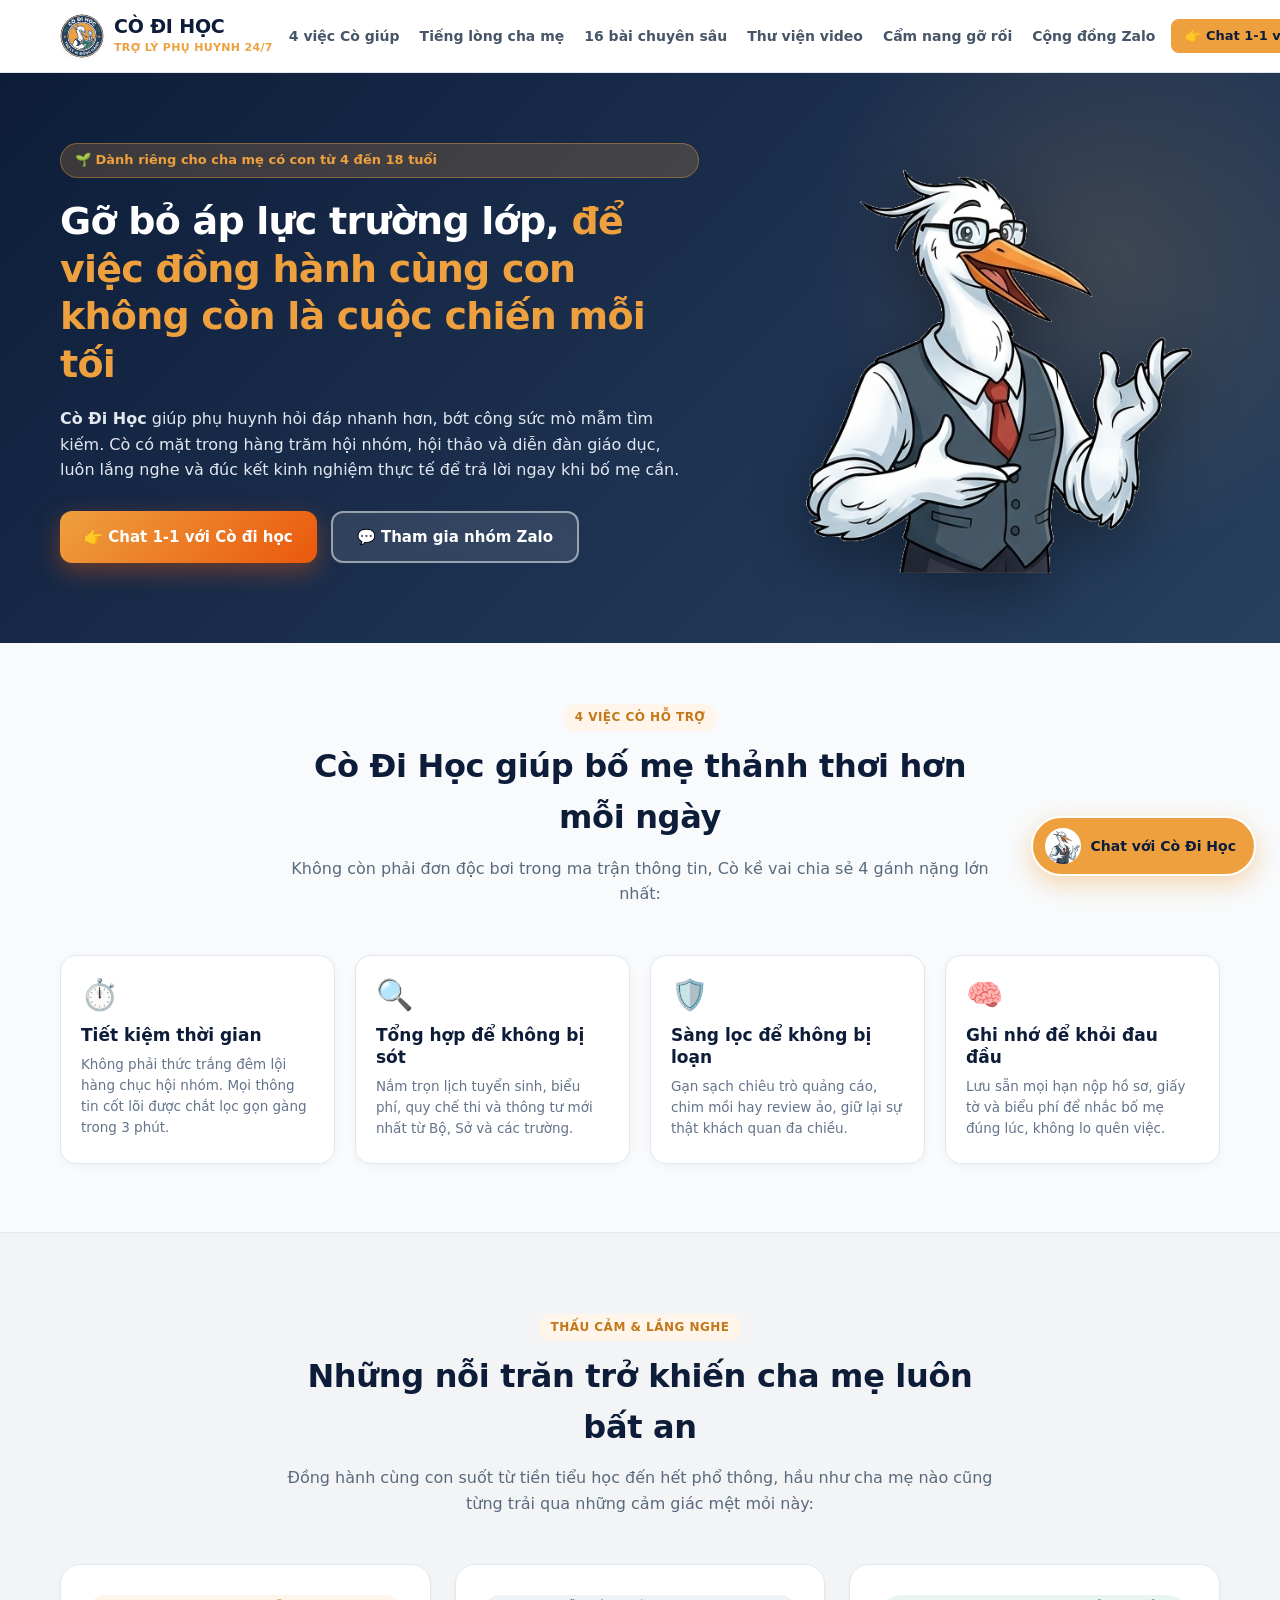
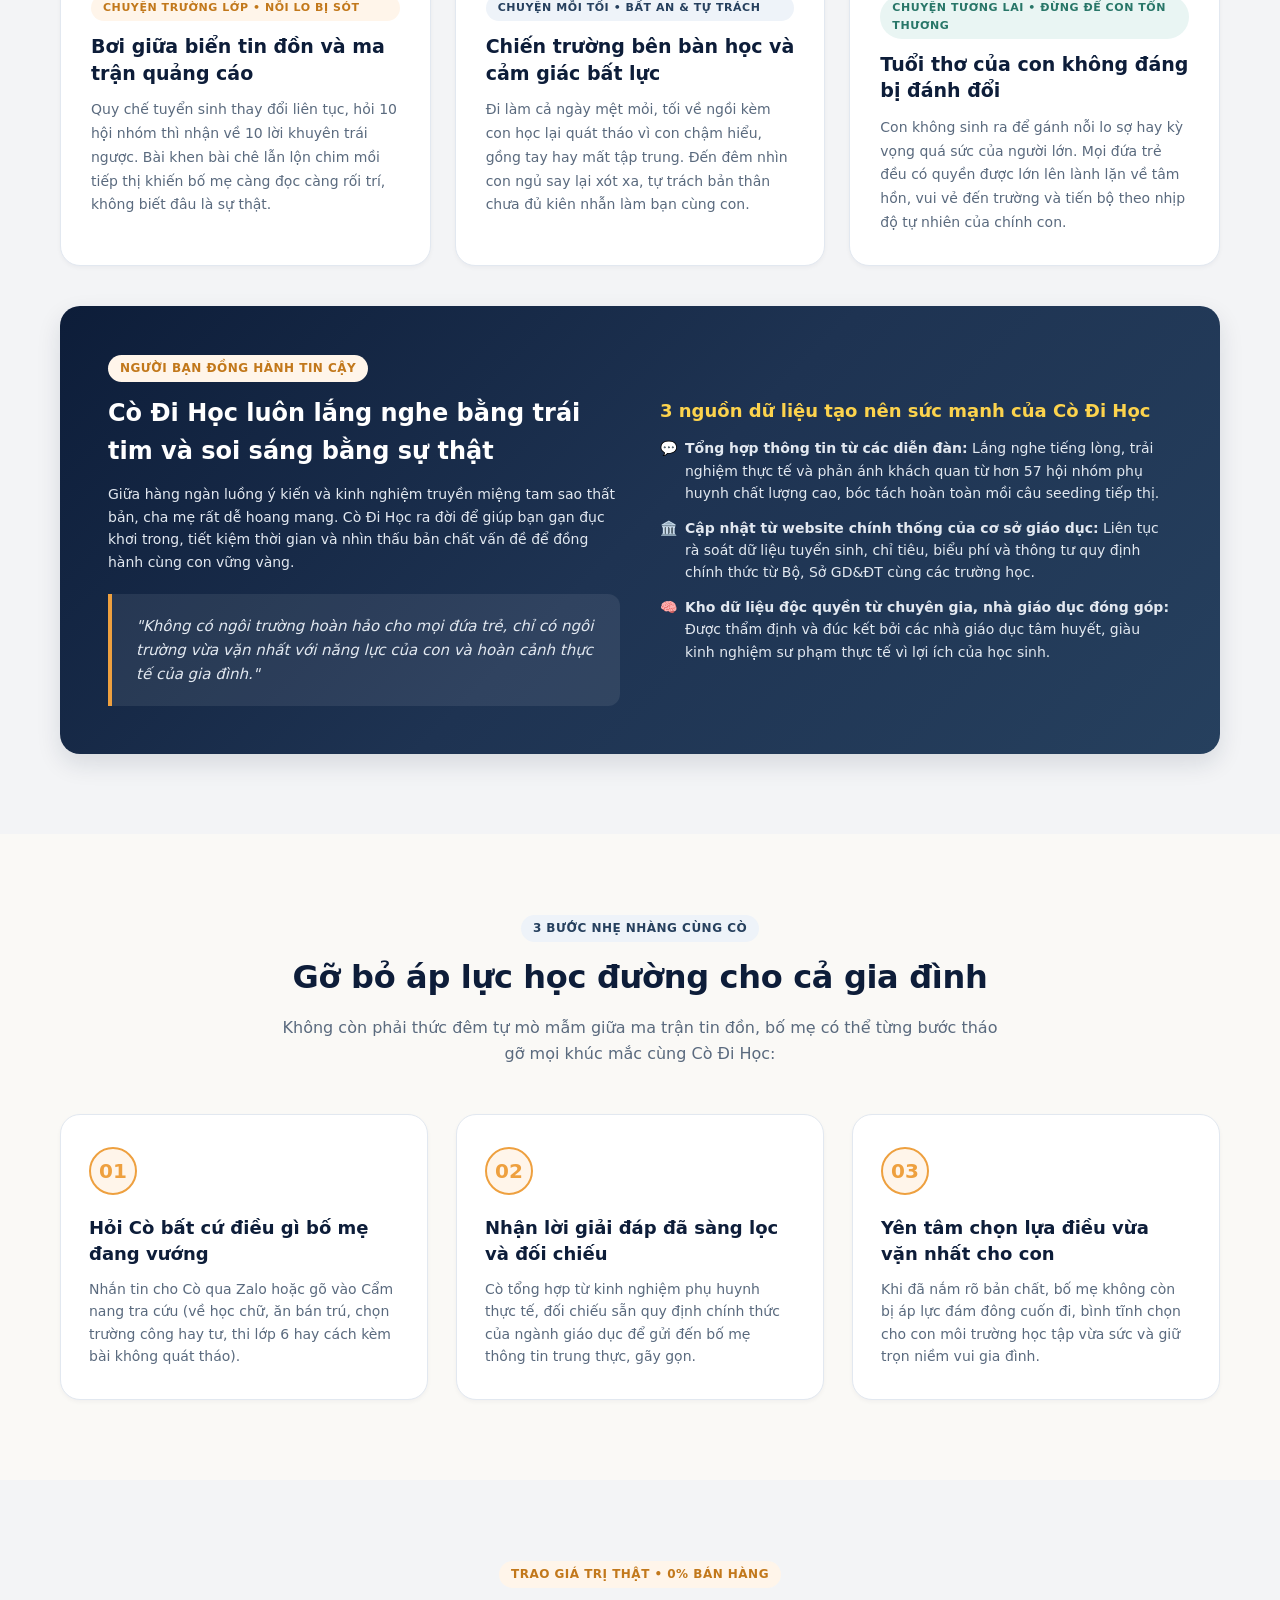
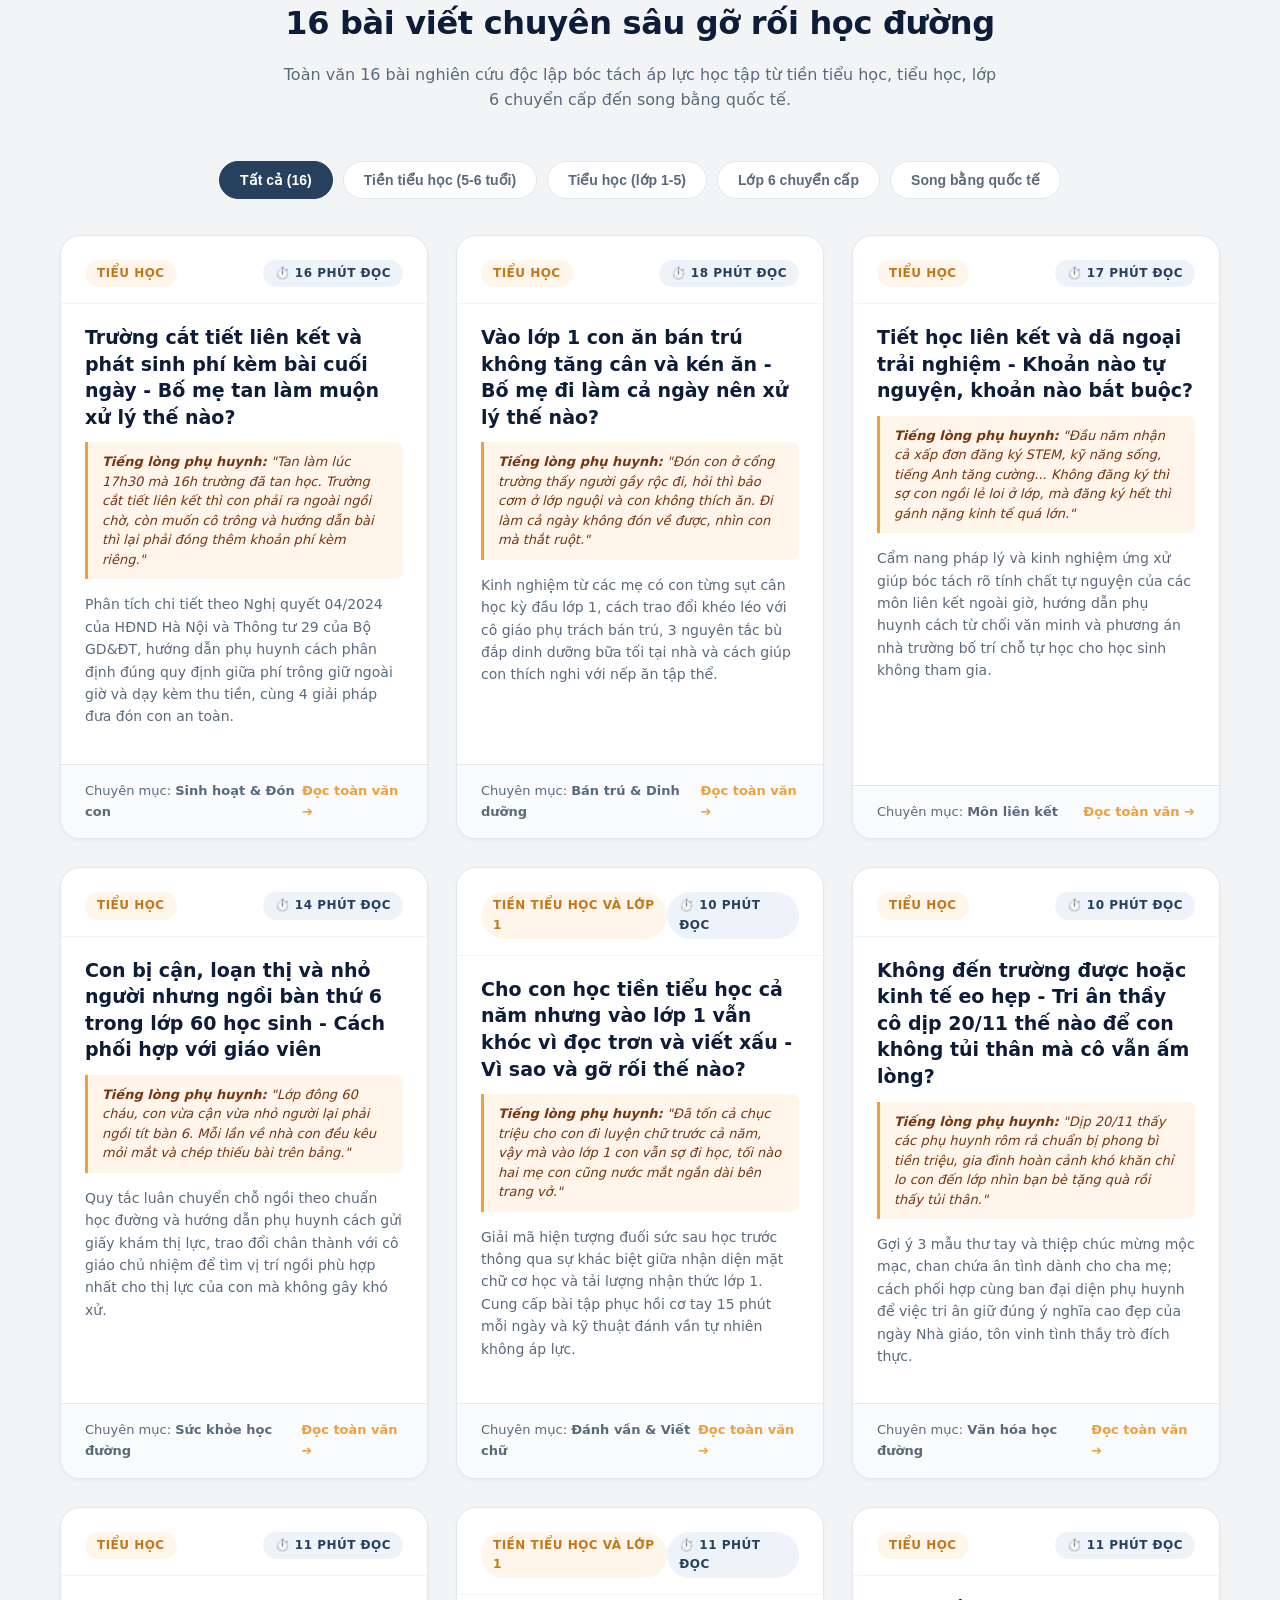
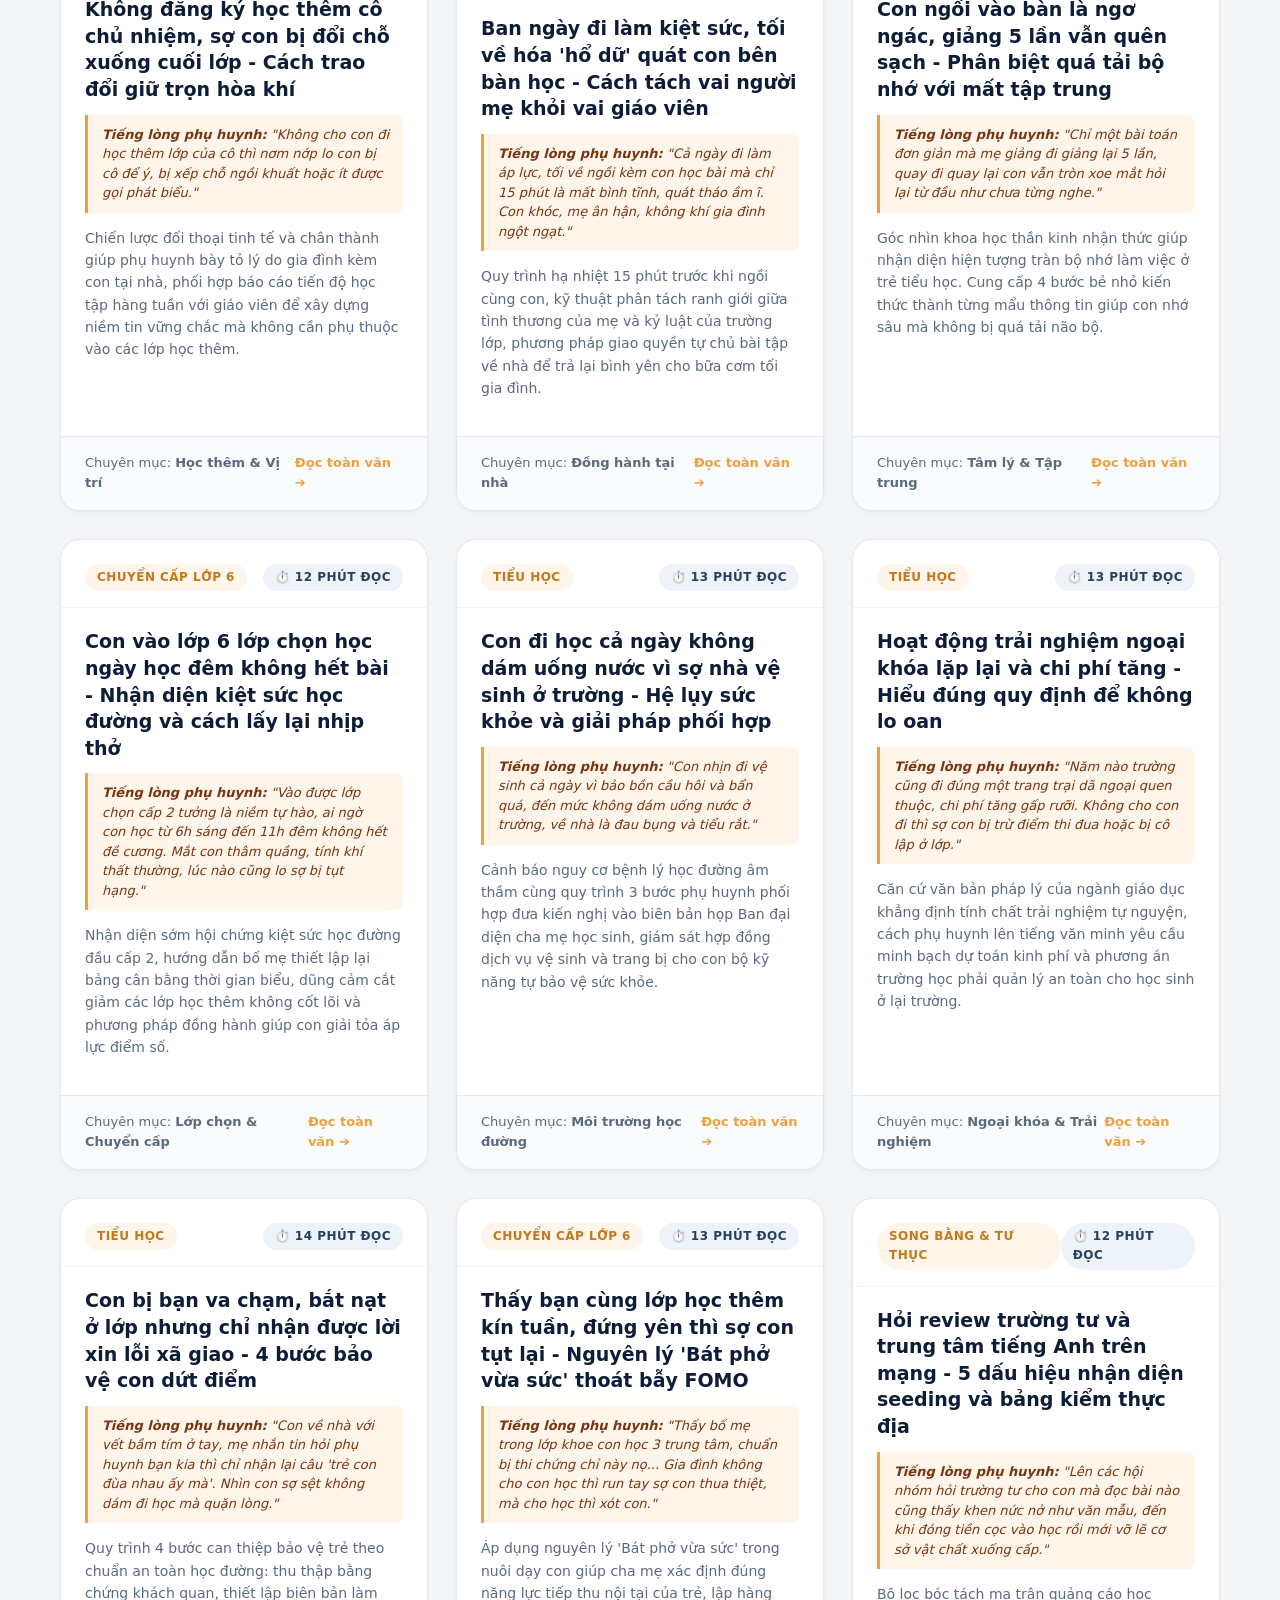
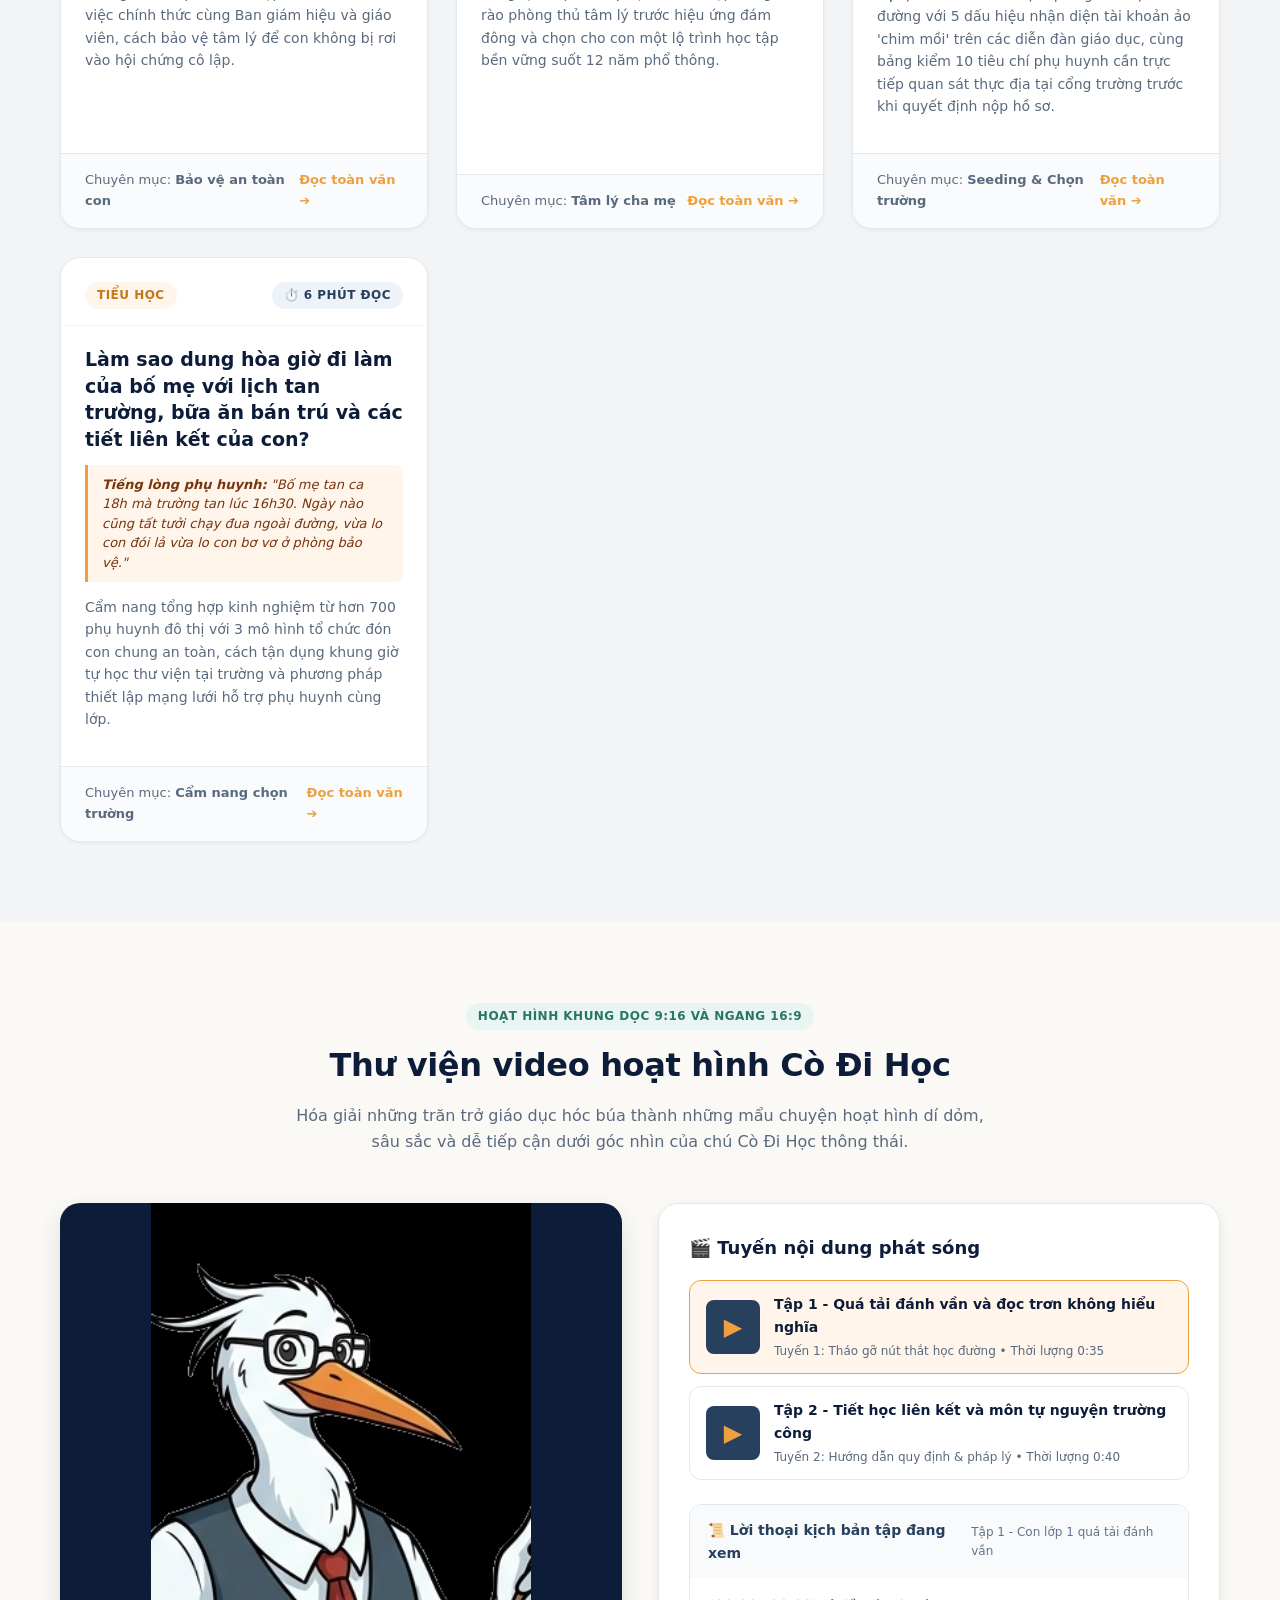
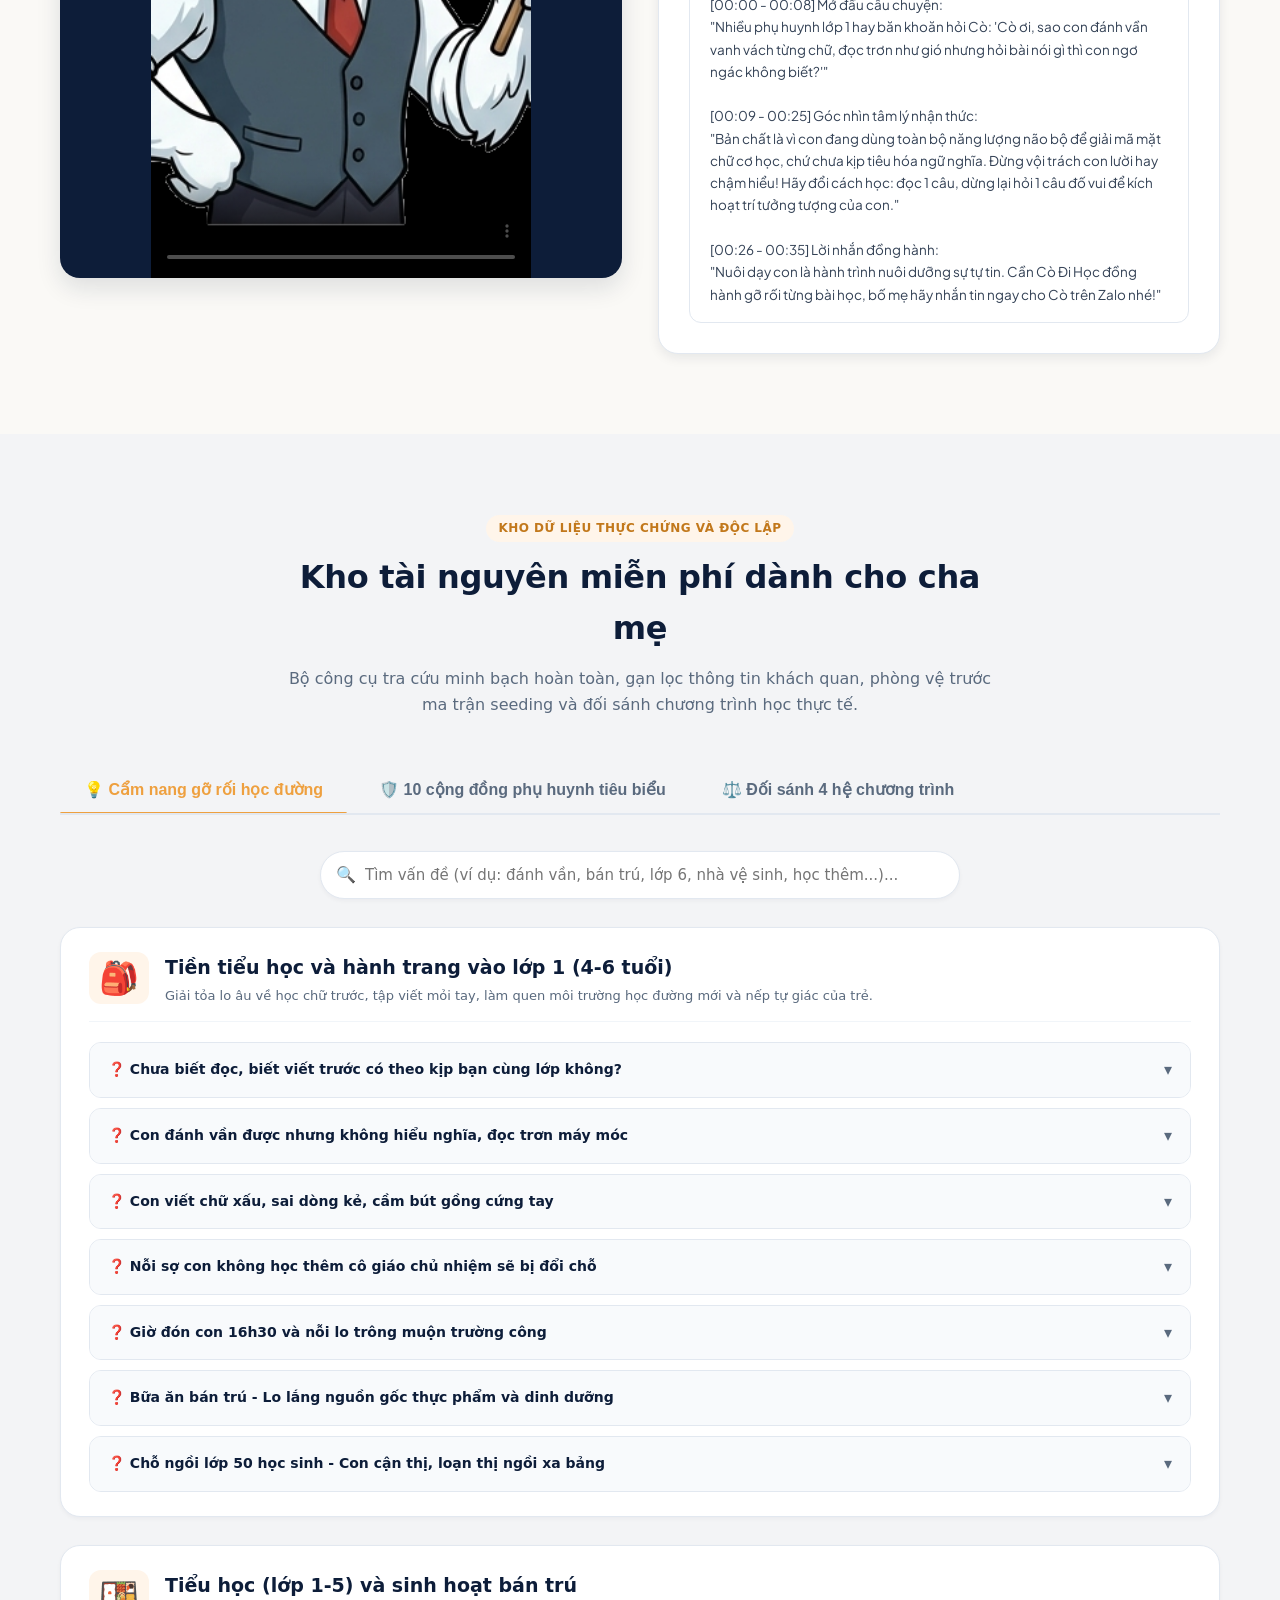
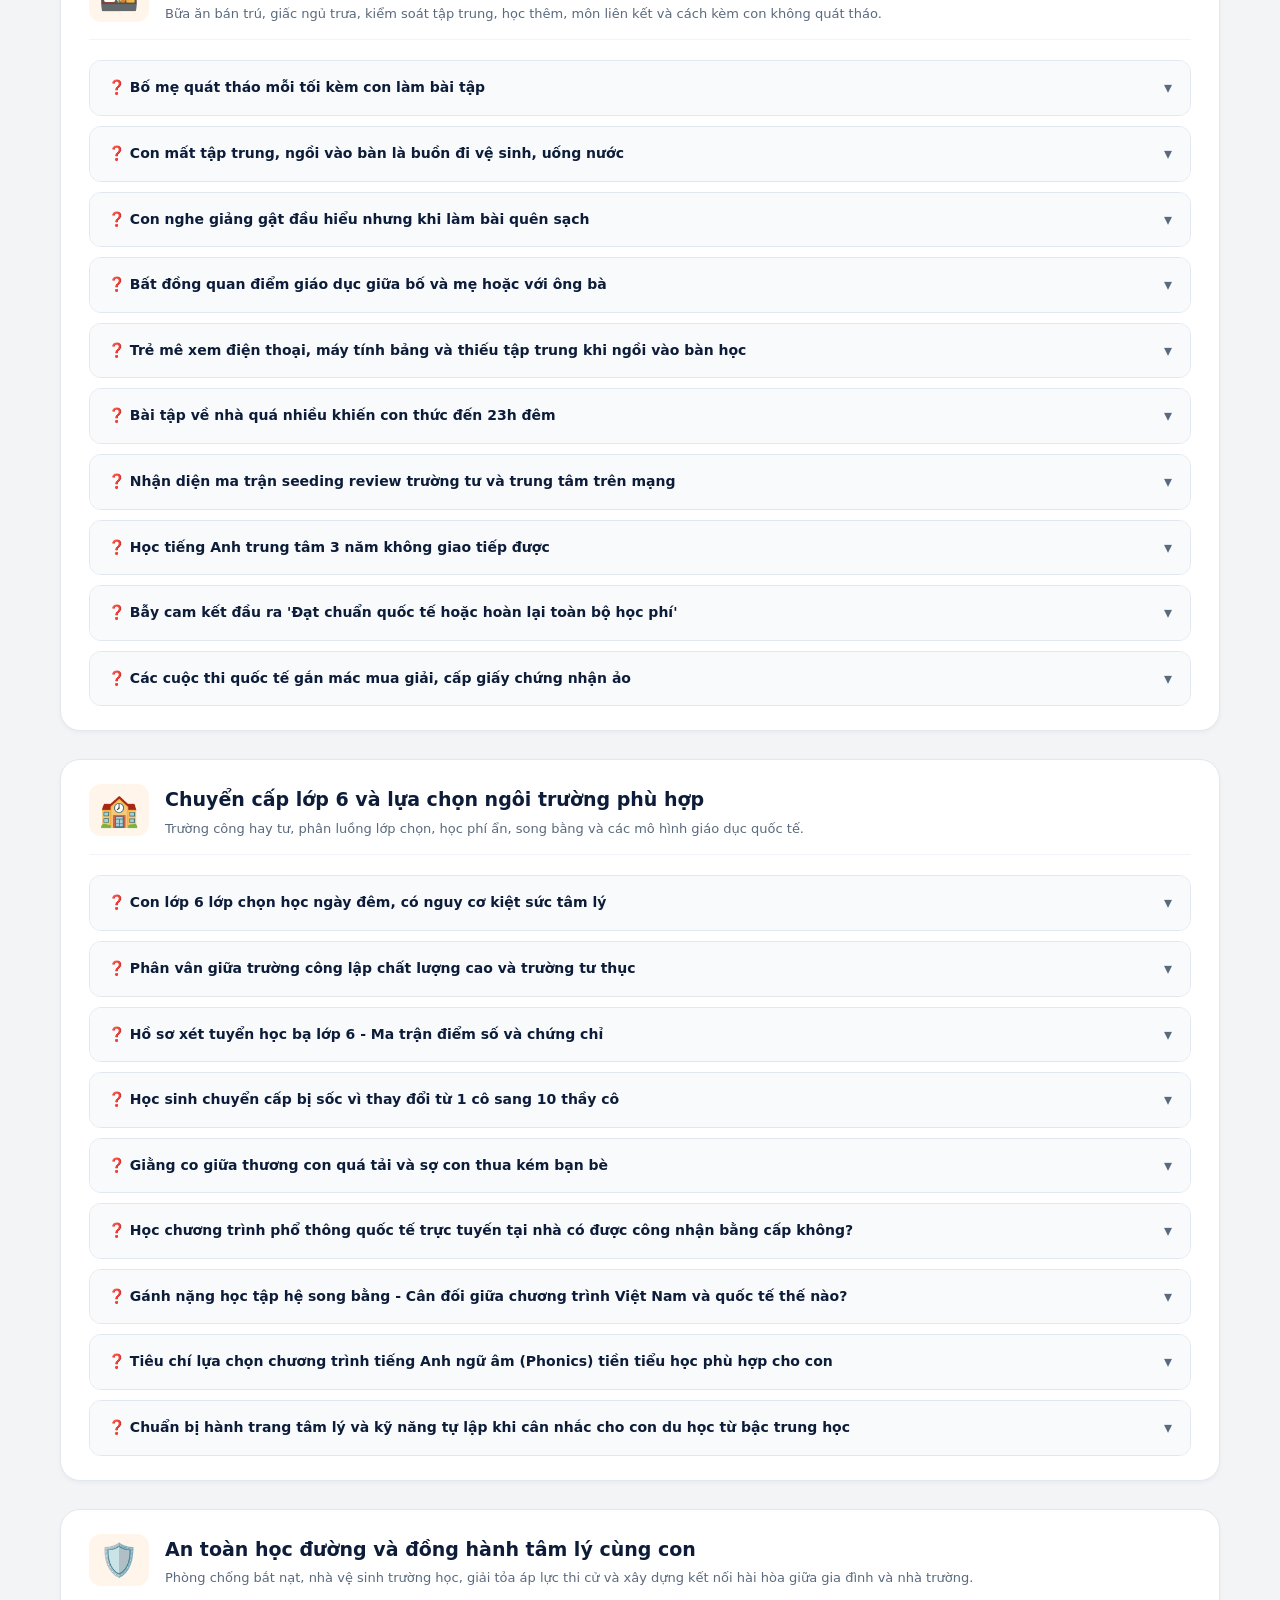
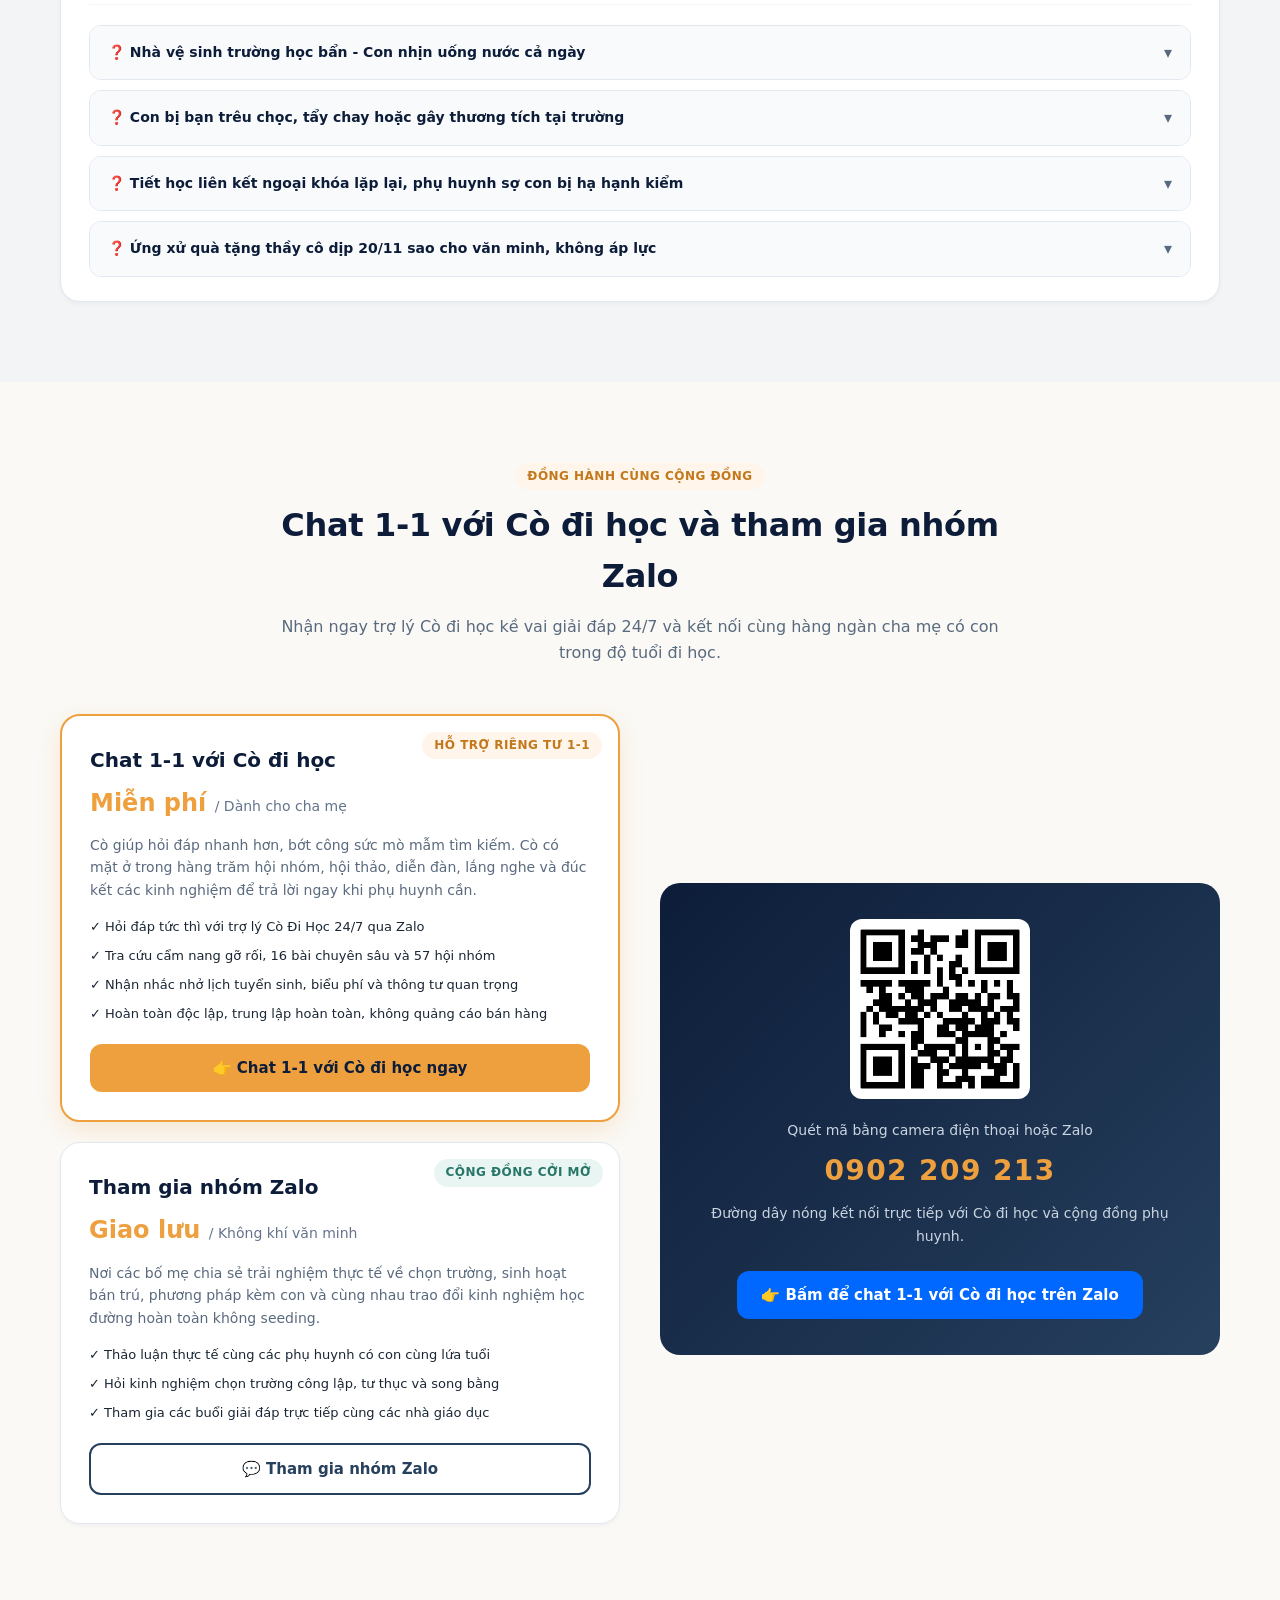
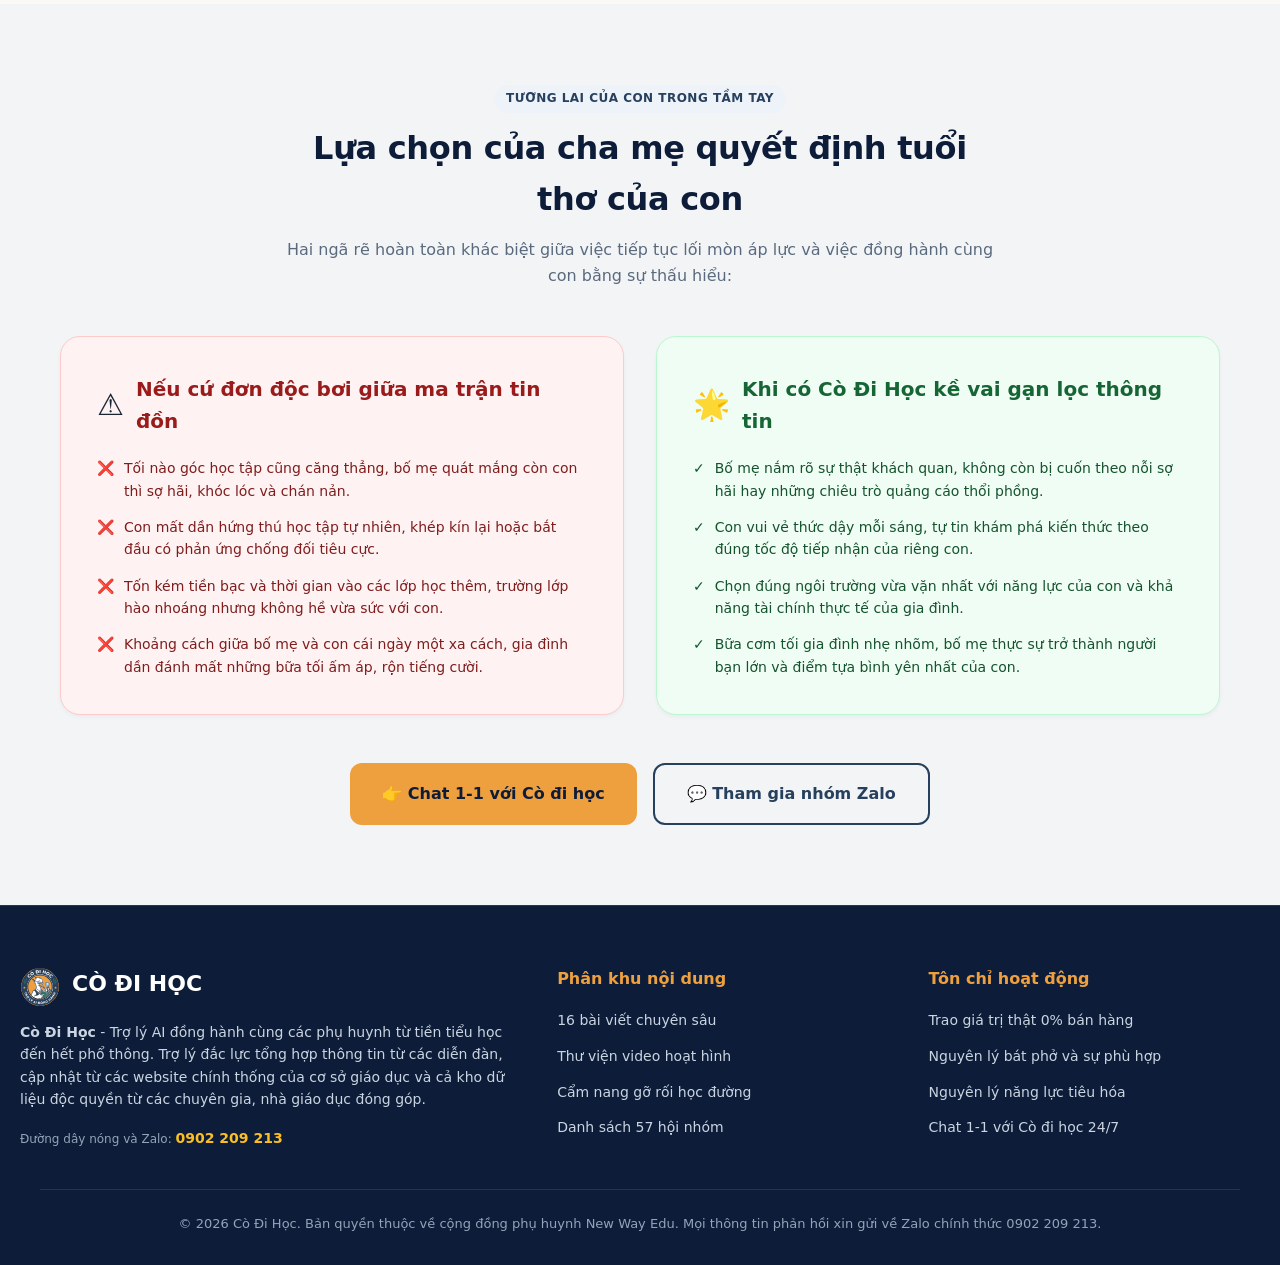
==== commit 9f45f83b: "fix(deep-audit): clean 7 foreign script glitches, backticks, communities table, video script clippin" ====
--- a/index.html
+++ b/index.html
@@ -30,10 +30,11 @@
 
             <nav>
                 <ul class="nav-menu" id="navMenu">
+                    <li><a href="#values-section" class="nav-link">4 việc Cò giúp</a></li>
                     <li><a href="#problem-section" class="nav-link">Tiếng lòng cha mẹ</a></li>
-                    <li><a href="#values-section" class="nav-link">4 việc Cò giúp</a></li>
+                    <li><a href="#blog-section" class="nav-link">16 bài chuyên sâu</a></li>
+                    <li><a href="#video-section" class="nav-link">Thư viện video</a></li>
                     <li><a href="#resources-section" class="nav-link">Cẩm nang gỡ rối</a></li>
-                    <li><a href="#video-section" class="nav-link">Thư viện video</a></li>
                     <li><a href="#community-section" class="nav-link">Cộng đồng Zalo</a></li>
                 </ul>
             </nav>
@@ -380,12 +381,14 @@
                             <span class="text-xs text-slate-500 font-normal" id="videoTitleDisplay">Tập 1 - Con lớp 1 quá tải đánh vần</span>
                         </div>
                         <div class="script-body" id="videoScriptBody">
-                            <pre class="font-sans whitespace-pre-wrap text-slate-700">[00:00 - 00:08] BỐI CẢNH: Cò Đi Học đeo kính tròn gile navy bước vào khung hình, trên tay cầm quyển sách Tiếng Việt 1.
-LỜI THOẠI CÒ ĐI HỌC: "Nhiều phụ huynh lớp 1 hay băn khoăn hỏi tôi: 'Cò ơi, sao con tôi đánh vần vanh vách từng chữ, đọc trơn như gió nhưng hỏi bài nói gì thì con ngơ ngác không biết?'"
-[00:09 - 00:25] PHÂN TÍCH BẢN CHẤT:
-LỜI THOẠI: "Bản chất là vì con đang dùng toàn bộ năng lượng não bộ để giải mã mặt chữ cơ học, chứ con chưa hề 'tiêu hóa' ngữ nghĩa. Đừng vội quát mắng con lười hay dốt! Hãy đổi cách học: Đọc 1 câu, dừng lại hỏi 1 câu đố vui để kích hoạt trí tưởng tượng của con."
-[00:26 - 00:35] KẾT LUẬN & ĐỒNG HÀNH:
-LỜI THOẠI: "Nuôi dạy con là hành trình nuôi dưỡng sự tự tin. Cần Cò Đi Học đồng hành gỡ rối từng bài học, hãy nhắn tin ngay cho Cò trên Zalo nhé!"</pre>
+                            <pre class="font-sans whitespace-pre-wrap text-slate-700">[00:00 - 00:08] Mở đầu câu chuyện:
+"Nhiều phụ huynh lớp 1 hay băn khoăn hỏi Cò: 'Cò ơi, sao con đánh vần vanh vách từng chữ, đọc trơn như gió nhưng hỏi bài nói gì thì con ngơ ngác không biết?'"
+
+[00:09 - 00:25] Góc nhìn tâm lý nhận thức:
+"Bản chất là vì con đang dùng toàn bộ năng lượng não bộ để giải mã mặt chữ cơ học, chứ chưa kịp tiêu hóa ngữ nghĩa. Đừng vội trách con lười hay chậm hiểu! Hãy đổi cách học: đọc 1 câu, dừng lại hỏi 1 câu đố vui để kích hoạt trí tưởng tượng của con."
+
+[00:26 - 00:35] Lời nhắn đồng hành:
+"Nuôi dạy con là hành trình nuôi dưỡng sự tự tin. Cần Cò Đi Học đồng hành gỡ rối từng bài học, bố mẹ hãy nhắn tin ngay cho Cò trên Zalo nhé!"</pre>
                         </div>
                     </div>
                 </div>
@@ -407,7 +410,7 @@
             <!-- Resource Tabs: Đúng 3 Tab Giá Trị Thực Chứng -->
             <div class="resource-nav">
                 <button class="resource-nav-btn active" data-target="pane-guides">💡 Cẩm nang gỡ rối học đường</button>
-                <button class="resource-nav-btn" data-target="pane-communities">🛡️ 57 hội nhóm chất lượng cao</button>
+                <button class="resource-nav-btn" data-target="pane-communities">🛡️ 10 cộng đồng phụ huynh tiêu biểu</button>
                 <button class="resource-nav-btn" data-target="pane-curricula">⚖️ Đối sánh 4 hệ chương trình</button>
             </div>
 
@@ -438,11 +441,11 @@
                                 <th>Phân loại</th>
                                 <th>Quy mô</th>
                                 <th>Điểm kiểm duyệt</th>
-                                <th>Trạng thái whitelist</th>
+                                <th>Đánh giá từ Cò Đi Học</th>
                             </tr>
                         </thead>
                         <tbody id="communityTableBody">
-                            <!-- Javascript will render 57 communities -->
+                            <!-- Javascript will render 10 curated communities -->
                         </tbody>
                     </table>
                 </div>
--- a/assets/css/style.css
+++ b/assets/css/style.css
@@ -754,7 +754,7 @@
   font-size: 12px;
   color: var(--text-muted);
 }
-.script-accordion {
+.script-accordion, .video-script-card {
   border: 1px solid var(--border-color);
   border-radius: var(--radius-md);
   overflow: hidden;
@@ -771,14 +771,10 @@
   align-items: center;
 }
 .script-body {
-  padding: 18px;
-  font-size: 13px;
-  background-color: #ffffff;
-  border-top: 1px solid var(--border-color);
-  max-height: 240px;
-  overflow-y: auto;
-  line-height: 1.6;
-  word-break: break-word;
+  padding: 16px 20px;
+  font-size: 13.5px;
+  color: var(--text-main);
+  line-height: 1.65;
 }
 .script-body pre {
   white-space: pre-wrap;
@@ -832,6 +828,39 @@
 }
 .resource-pane.active {
   display: block;
+}
+
+/* Search Bar in Resources Hub */
+.search-bar-wrap {
+  position: relative;
+  max-width: 640px;
+  margin: 0 auto 28px;
+}
+.search-icon {
+  position: absolute;
+  left: 16px;
+  top: 50%;
+  transform: translateY(-50%);
+  font-size: 16px;
+  color: var(--text-muted);
+  pointer-events: none;
+}
+.search-input {
+  width: 100%;
+  padding: 14px 18px 14px 44px;
+  font-size: 15px;
+  font-family: inherit;
+  color: var(--text-main);
+  background-color: #ffffff;
+  border: 1.5px solid var(--border-color);
+  border-radius: 9999px;
+  box-shadow: var(--shadow-sm);
+  outline: none;
+  transition: all 0.2s ease;
+}
+.search-input:focus {
+  border-color: var(--cdh-orange);
+  box-shadow: 0 0 0 3px rgba(238, 160, 63, 0.2);
 }
 
 
@@ -1384,6 +1413,53 @@
 .bg-amber-50 { background-color: #fffbeb; }
 .leading-relaxed { line-height: 1.625; }
 .space-y-3 > * + * { margin-top: 12px; }
+.space-y-2 > * + * { margin-top: 8px; }
+.text-center { text-align: center; }
+.text-left { text-align: left; }
+.inline-block { display: inline-block; }
+.flex-wrap { flex-wrap: wrap; }
+.justify-center { justify-content: center; }
+.font-extrabold { font-weight: 800; }
+.font-normal { font-weight: 400; }
+.font-sans { font-family: 'Plus Jakarta Sans', -apple-system, BlinkMacSystemFont, sans-serif; }
+.italic { font-style: italic; }
+.whitespace-pre-wrap { white-space: pre-wrap; }
+.m-0 { margin: 0; }
+.mt-1 { margin-top: 4px; }
+.mt-6 { margin-top: 24px; }
+.mt-8 { margin-top: 32px; }
+.mt-12 { margin-top: 48px; }
+.my-3 { margin-top: 12px; margin-bottom: 12px; }
+.my-4 { margin-top: 16px; margin-bottom: 16px; }
+.my-6 { margin-top: 24px; margin-bottom: 24px; }
+.pt-3 { padding-top: 12px; }
+.pt-6 { padding-top: 24px; }
+.pb-2 { padding-bottom: 8px; }
+.pl-2 { padding-left: 8px; }
+.p-2\.5 { padding: 10px; }
+.py-2 { padding-top: 8px; padding-bottom: 8px; }
+.py-2\.5 { padding-top: 10px; padding-bottom: 10px; }
+.py-4 { padding-top: 16px; padding-bottom: 16px; }
+.py-12 { padding-top: 48px; padding-bottom: 48px; }
+.px-3 { padding-left: 12px; padding-right: 12px; }
+.px-8 { padding-left: 32px; padding-right: 32px; }
+.text-slate-800 { color: #1e293b; }
+.text-slate-900 { color: #0f172a; }
+.bg-slate-100 { background-color: #f1f5f9; }
+.hover\:bg-slate-50:hover { background-color: #f8fafc; }
+.border { border: 1px solid var(--border-color); }
+.border-b { border-bottom: 1px solid var(--border-color); }
+.border-l-4 { border-left-width: 4px; border-left-style: solid; }
+.border-amber-500 { border-color: #f59e0b; }
+.rounded-r-lg { border-top-right-radius: var(--radius-md); border-bottom-right-radius: var(--radius-md); }
+.scroll-mt-24 { scroll-margin-top: 96px; }
+.list-disc { list-style-type: disc; }
+.list-inside { list-style-position: inside; }
+.overflow-x-auto { overflow-x: auto; }
+.border-collapse { border-collapse: collapse; }
+@media (min-width: 768px) {
+  .md\:text-lg { font-size: 18px; }
+}
 
 /* Footer */
 .footer {
@@ -1571,14 +1647,19 @@
 }
 
 /* 3-Step Plan Section */
-.plan-grid {
+.plan-grid, .plan-steps-grid {
   display: grid;
-  grid-template-columns: repeat(auto-fit, minmax(300px, 1fr));
+  grid-template-columns: repeat(3, 1fr);
   gap: 28px;
   margin-top: 40px;
   position: relative;
 }
-.plan-card {
+@media (max-width: 992px) {
+  .plan-grid, .plan-steps-grid {
+    grid-template-columns: 1fr;
+  }
+}
+.plan-card, .step-card {
   background-color: var(--bg-card);
   border-radius: var(--radius-lg);
   border: 1px solid var(--border-color);
@@ -1589,12 +1670,12 @@
   display: flex;
   flex-direction: column;
 }
-.plan-card:hover {
+.plan-card:hover, .step-card:hover {
   transform: translateY(-4px);
   box-shadow: var(--shadow-md);
   border-color: var(--cdh-orange);
 }
-.plan-step-num {
+.plan-step-num, .step-number {
   width: 48px;
   height: 48px;
   border-radius: 50%;
@@ -1608,17 +1689,18 @@
   margin-bottom: 20px;
   border: 2px solid var(--cdh-orange);
 }
-.plan-card-title {
+.plan-card-title, .step-title {
   font-size: 18px;
   font-weight: 800;
   color: var(--cdh-navy-dark);
   margin-bottom: 12px;
-}
-.plan-card-desc {
+  line-height: 1.4;
+}
+.plan-card-desc, .step-desc {
   font-size: 14px;
   color: var(--text-muted);
   line-height: 1.6;
-  margin-bottom: 20px;
+  margin-bottom: 0;
   flex: 1;
 }
 .plan-card-link {
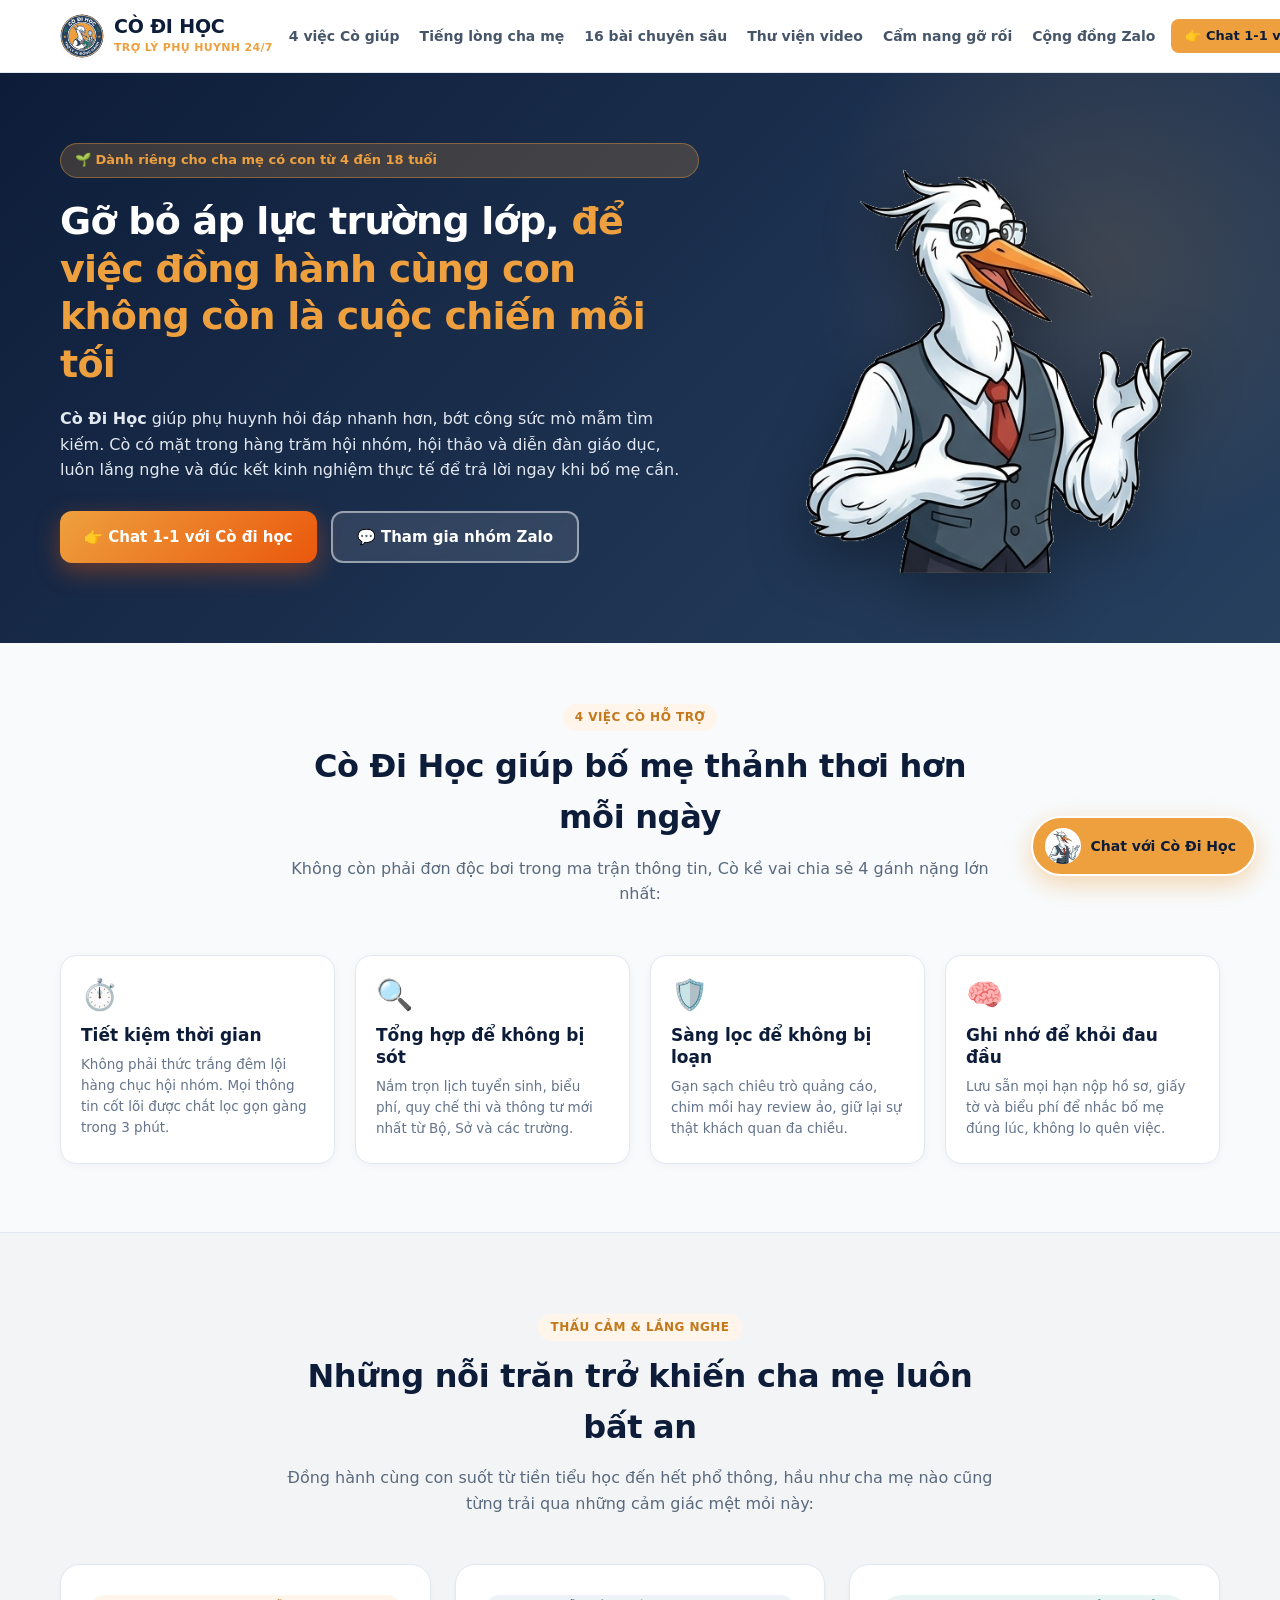
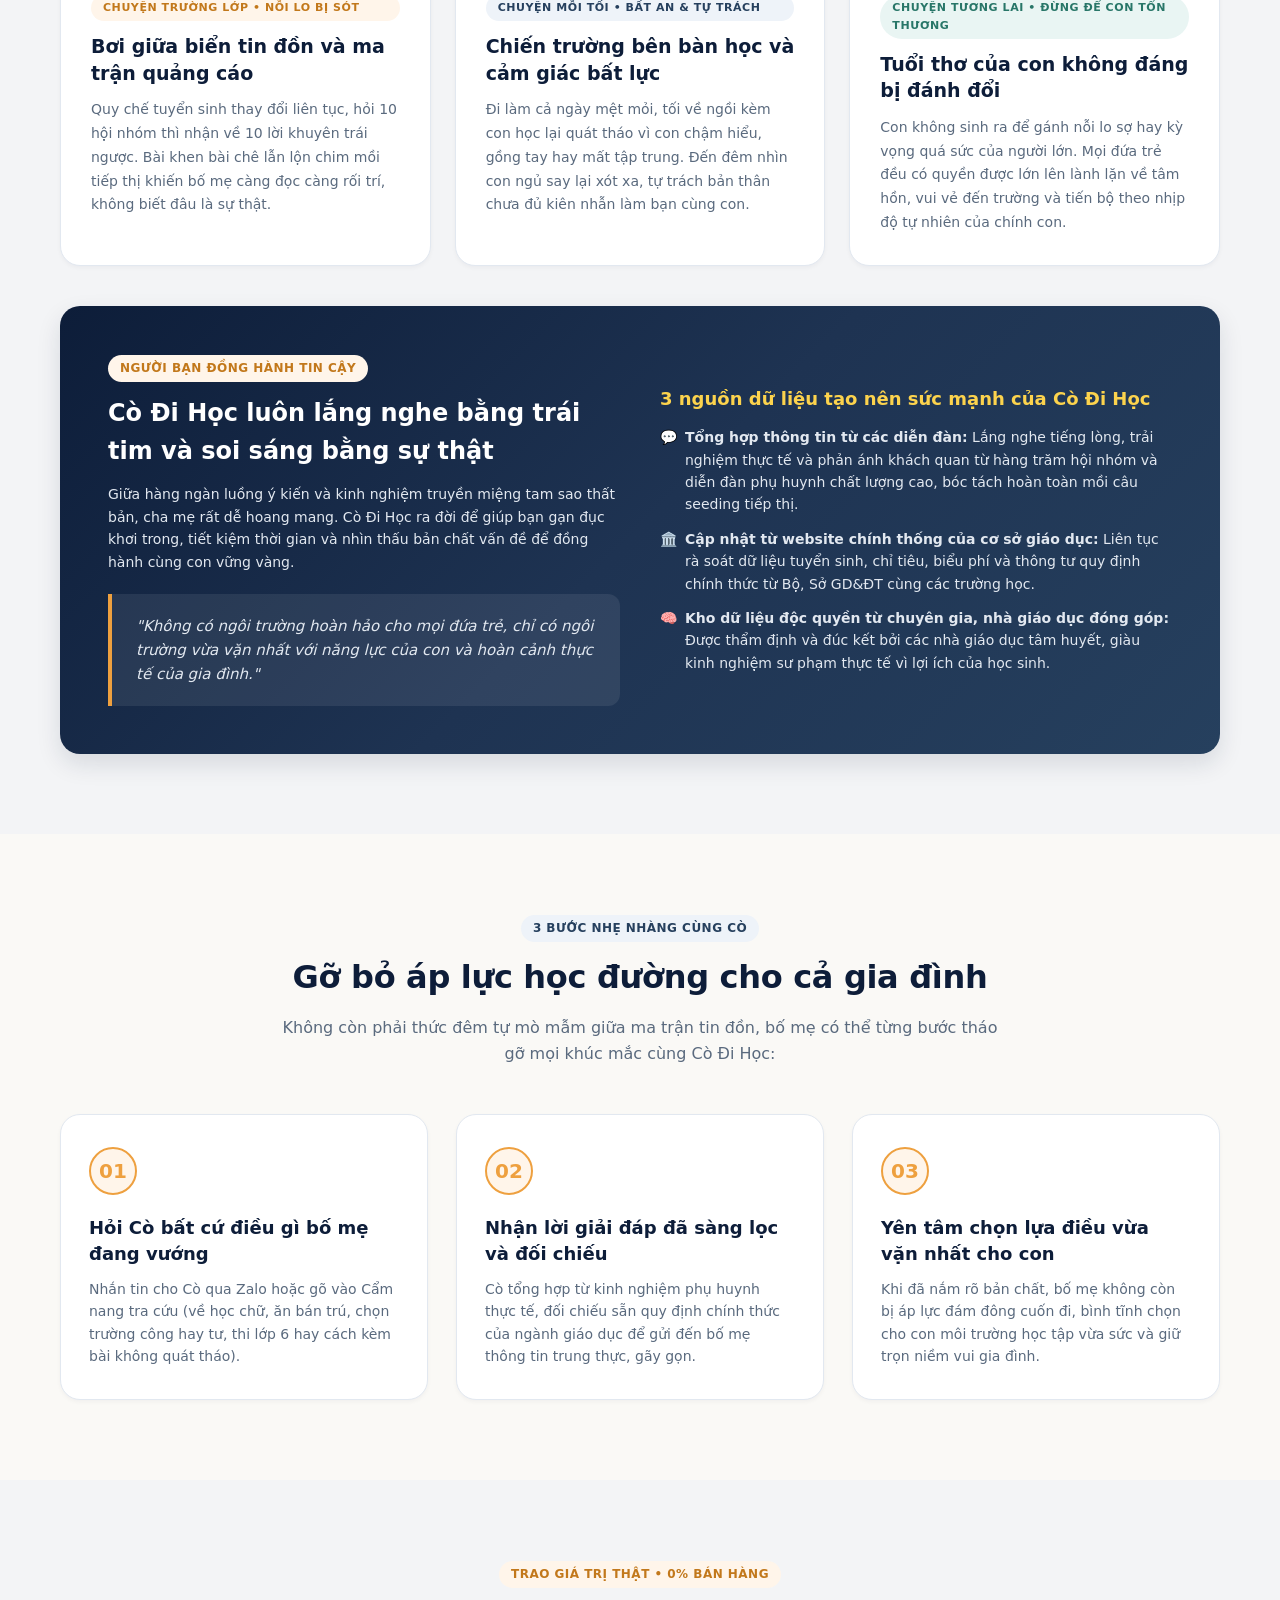
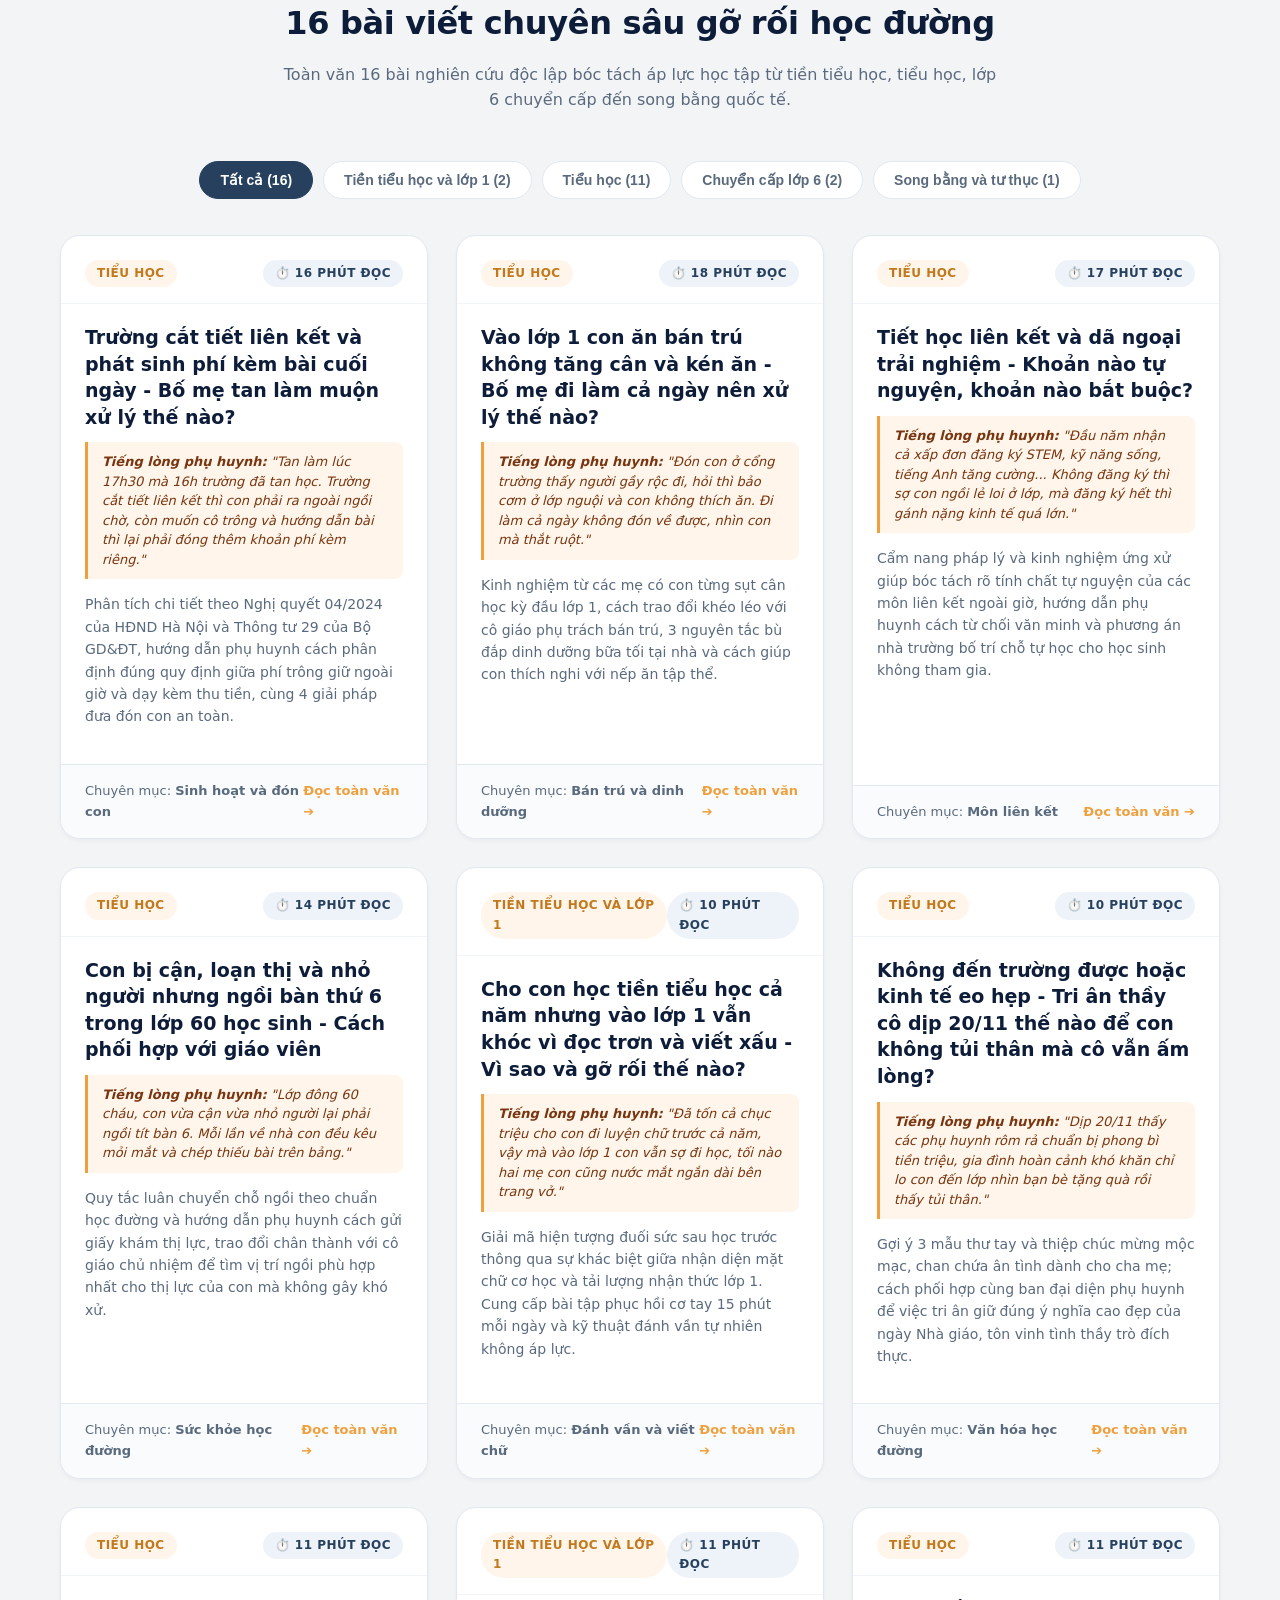
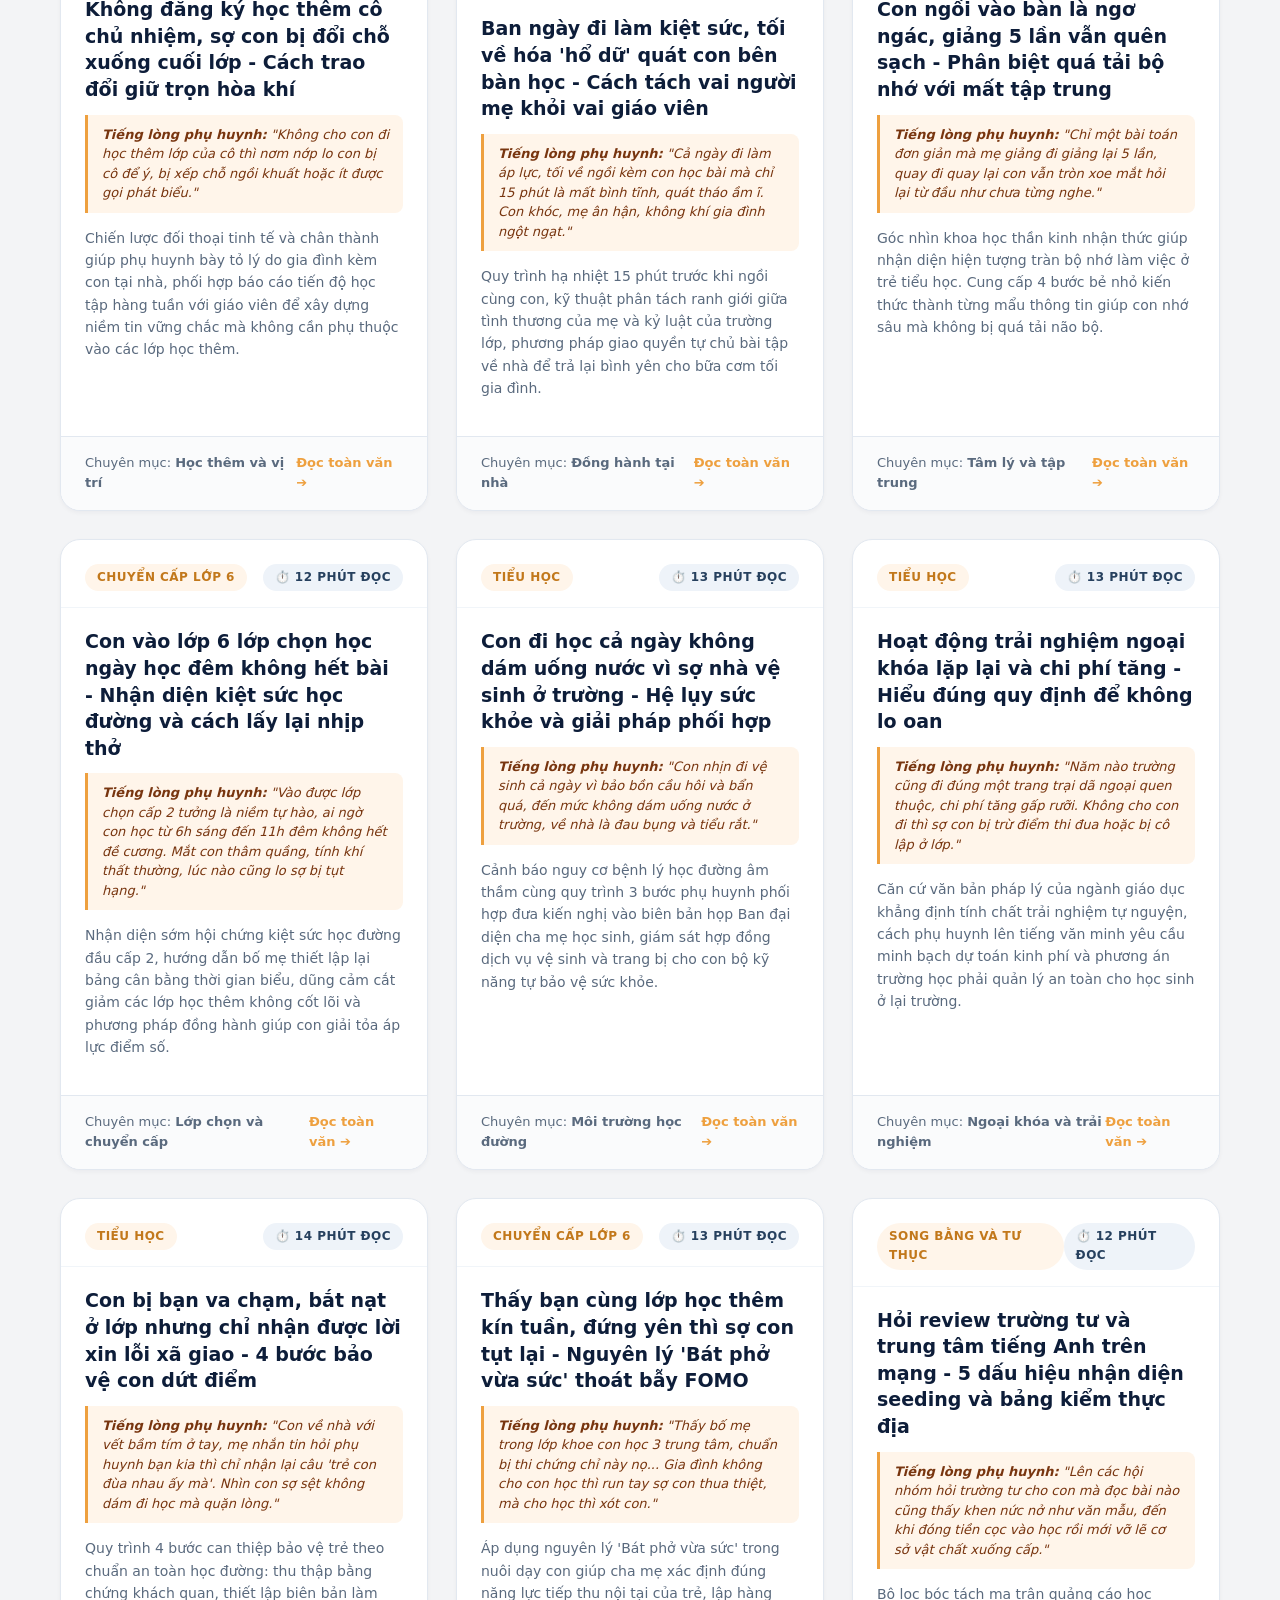
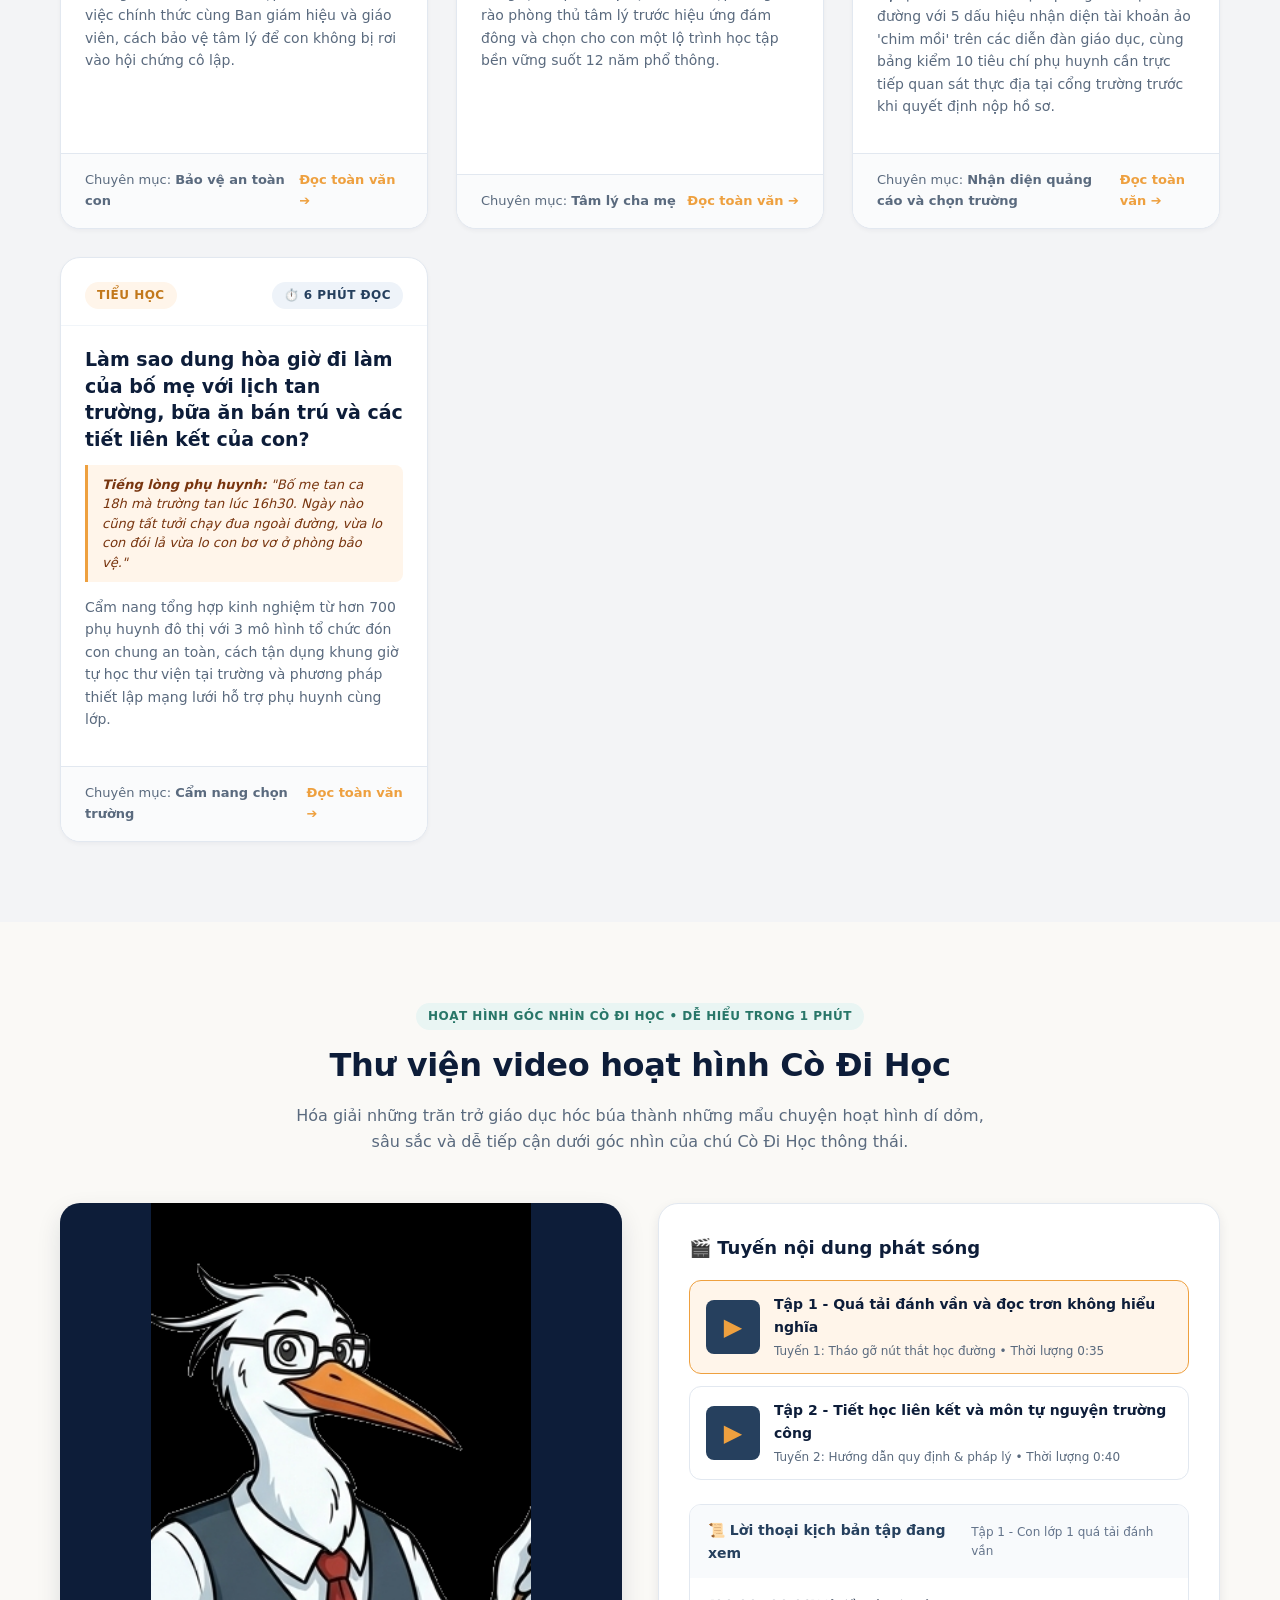
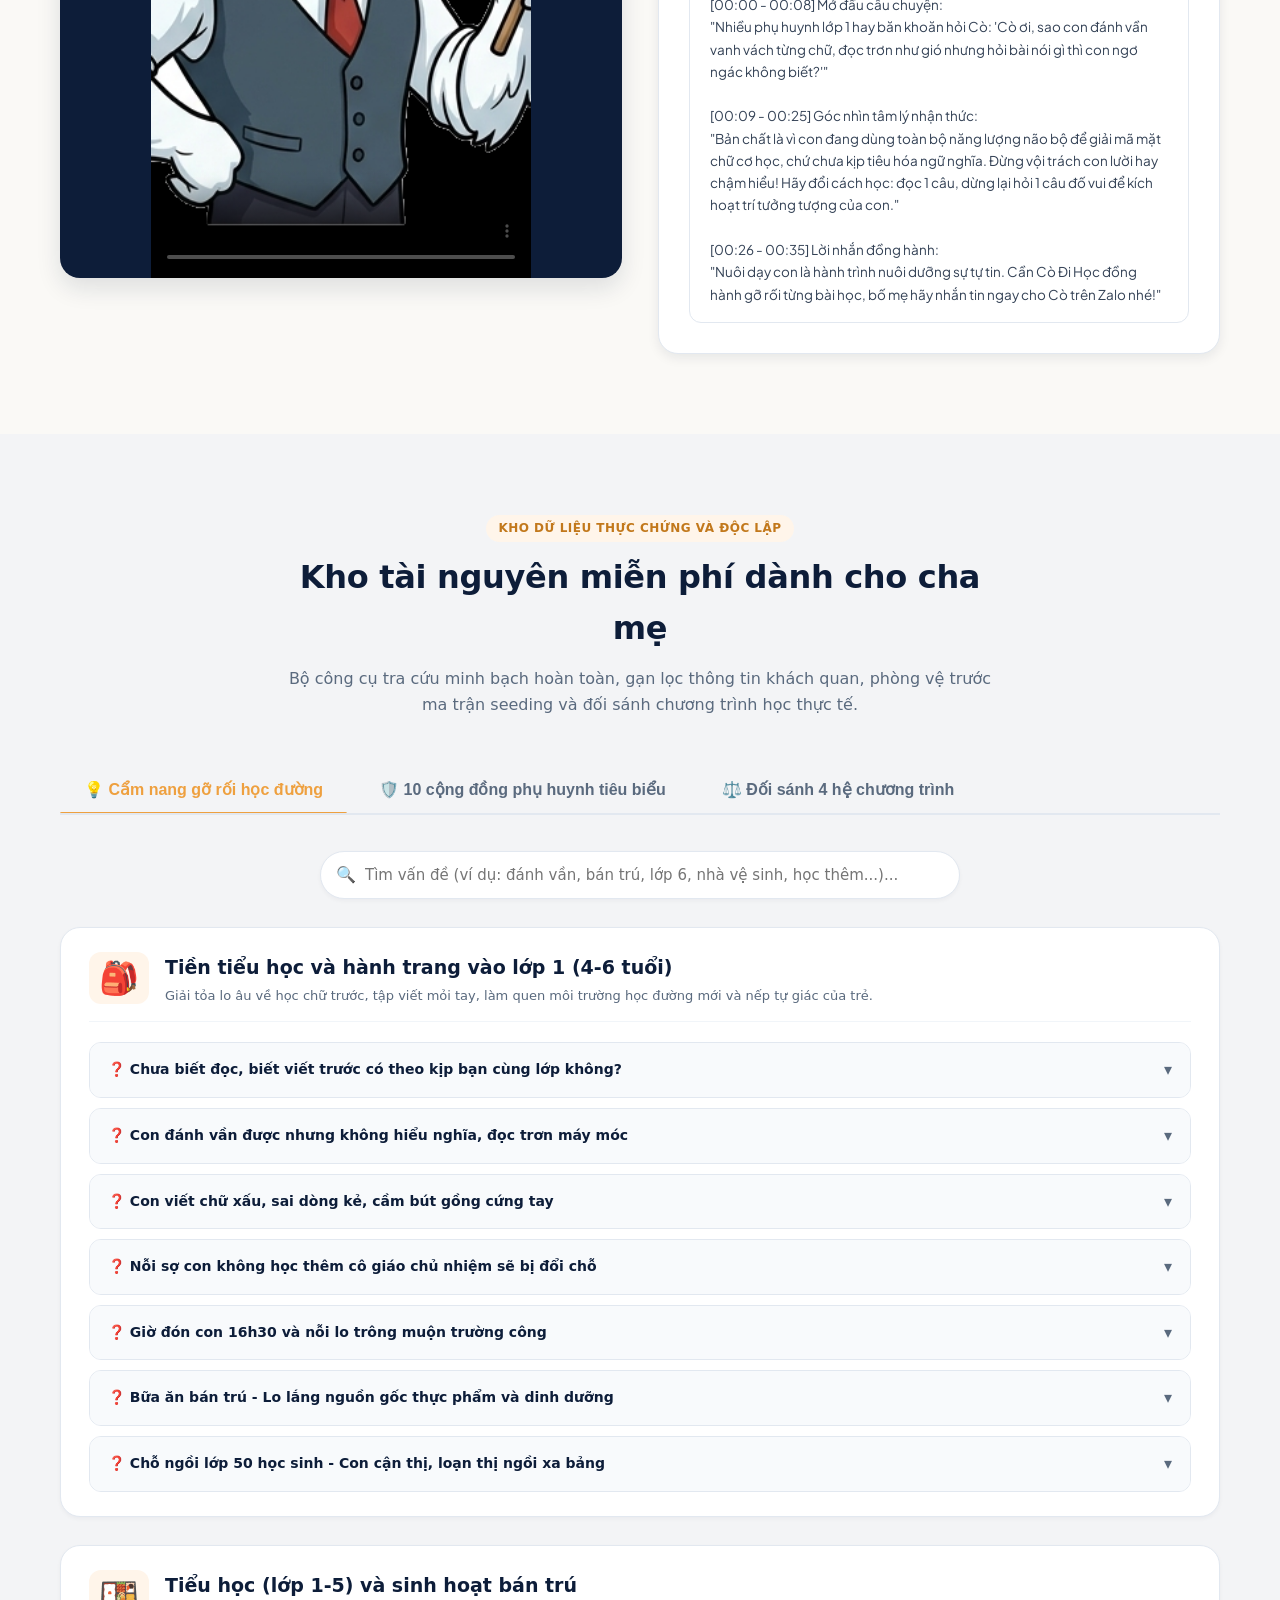
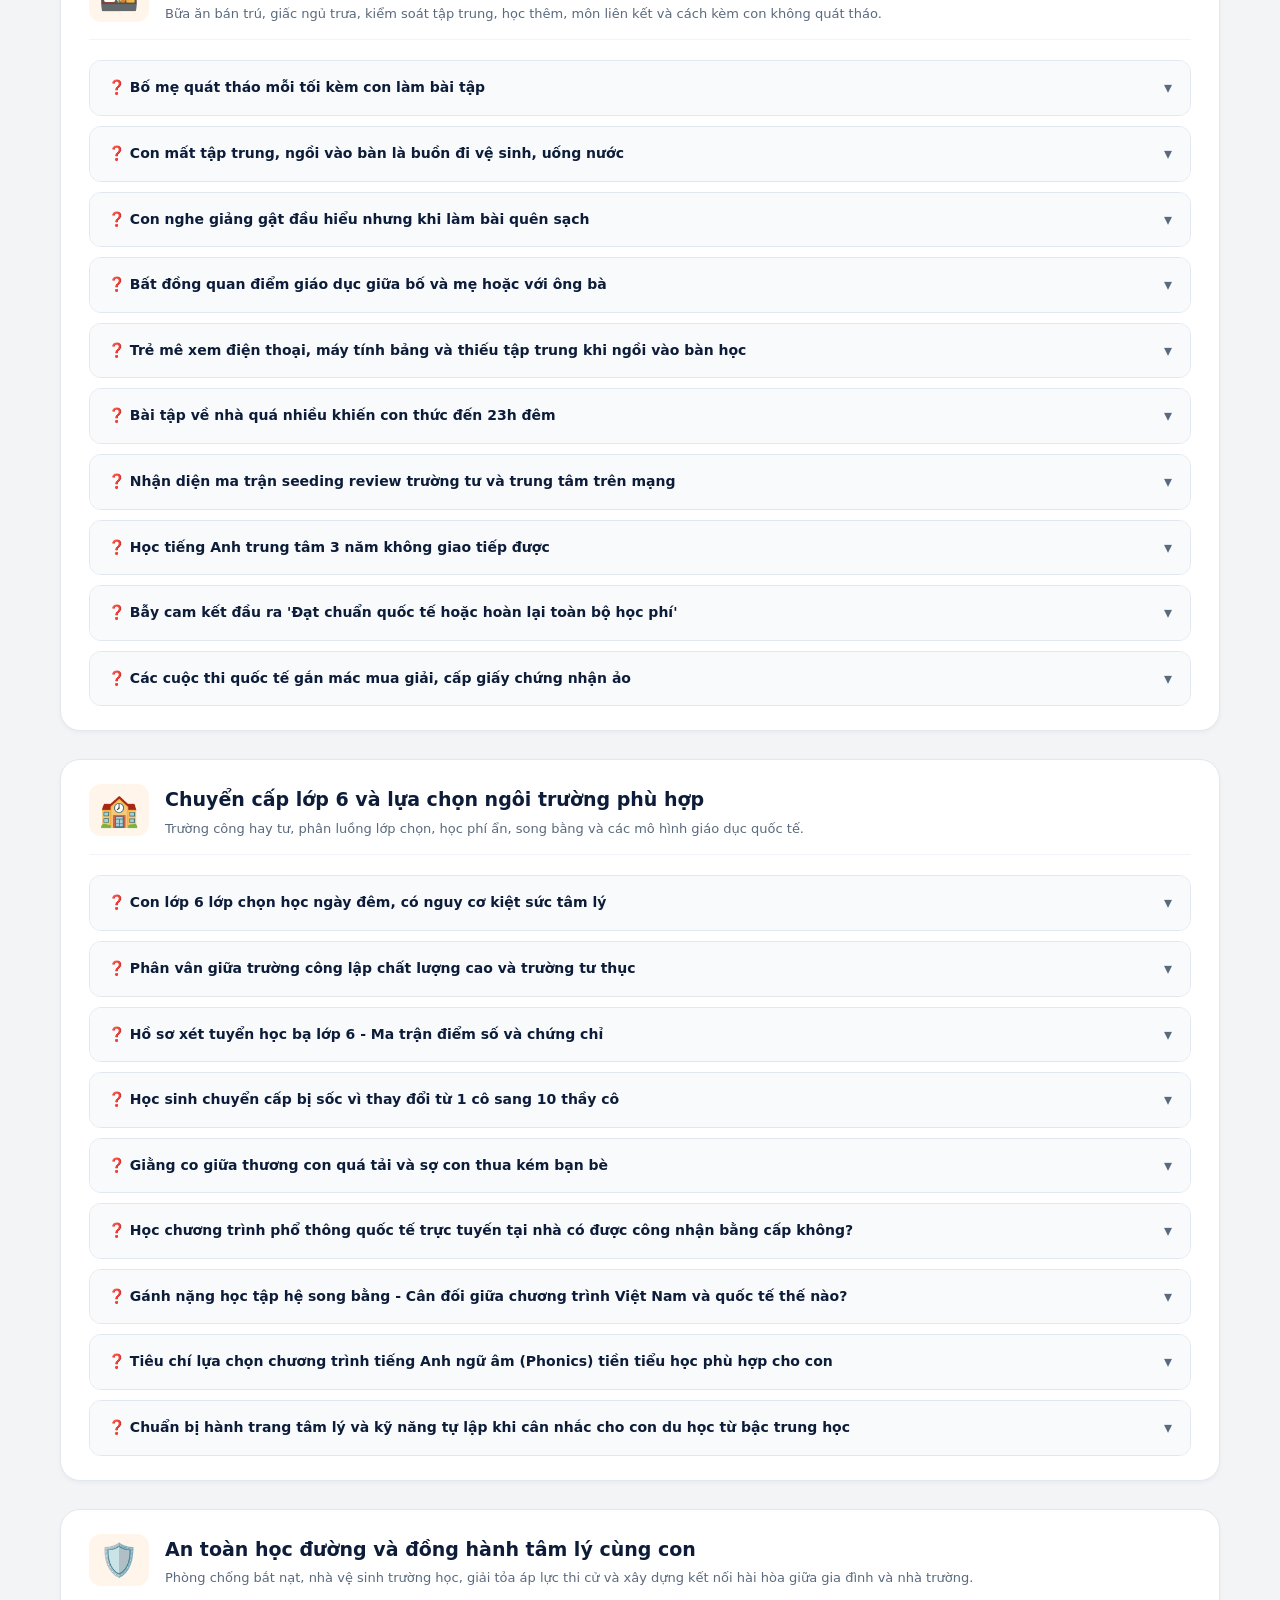
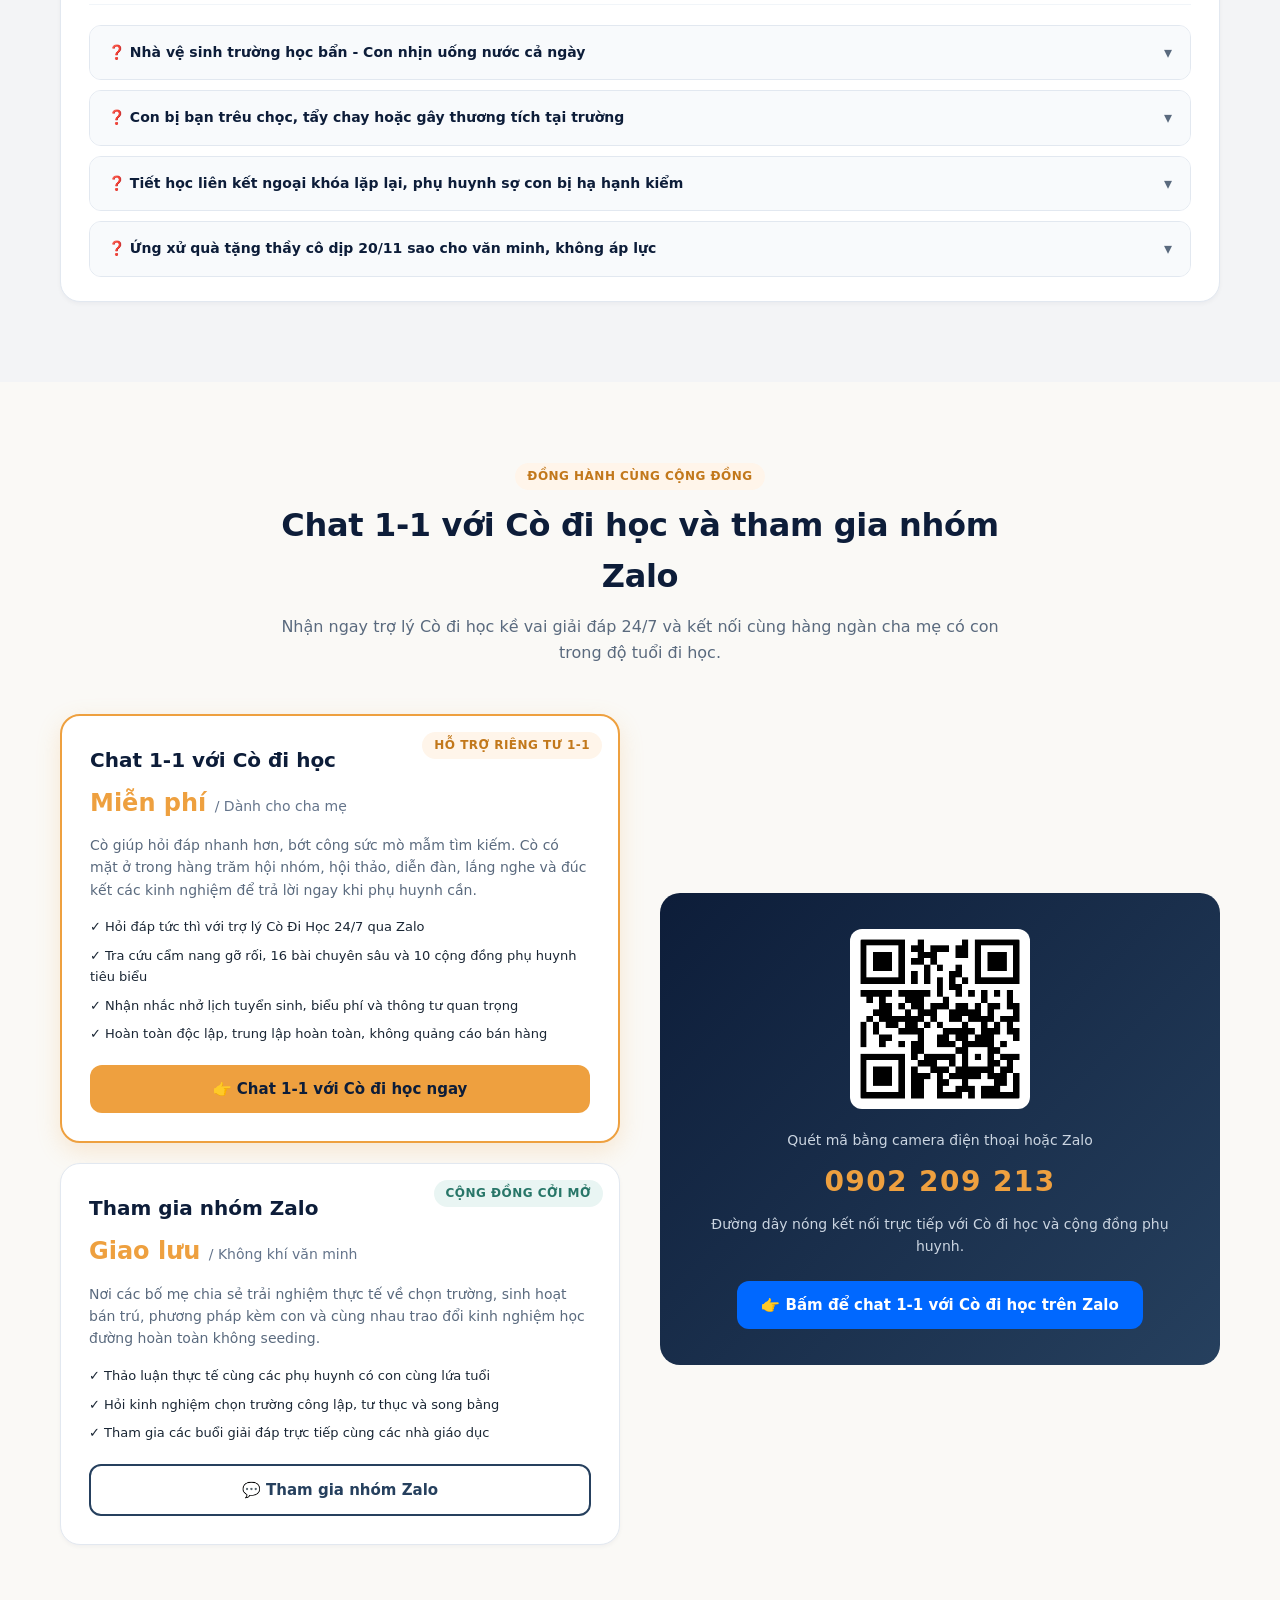
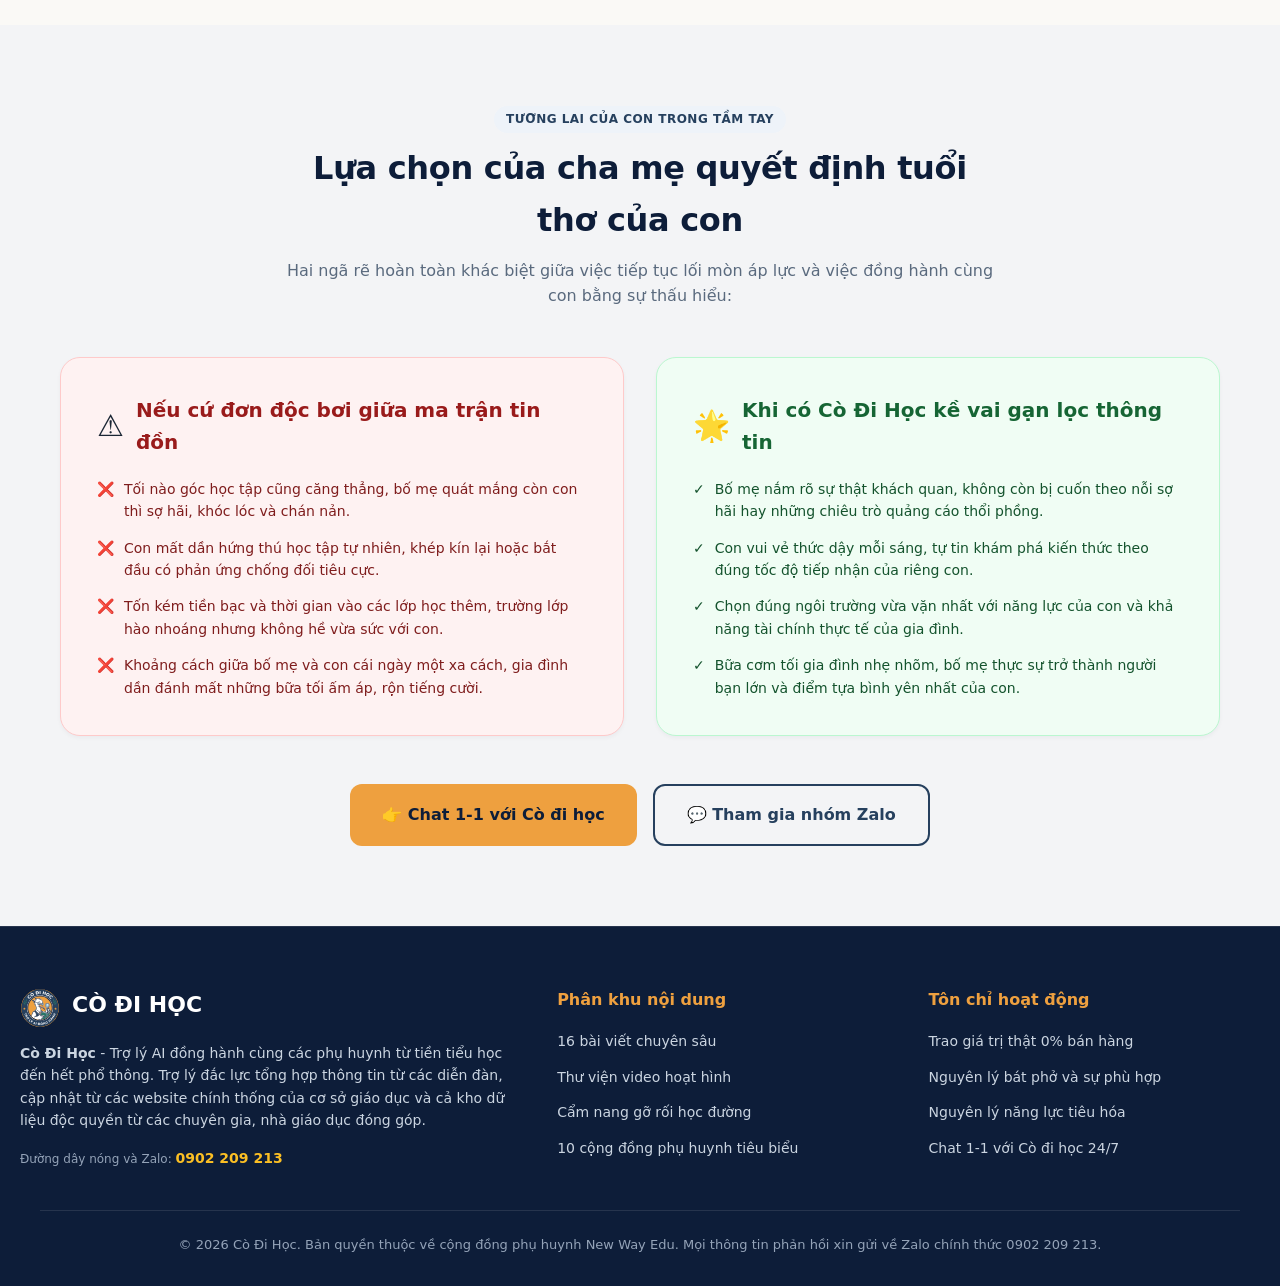
==== commit c9e6bd89: "fix(audit-parity): fix blog filter overlap, category sentence case, dead footer links, and full md e" ====
--- a/index.html
+++ b/index.html
@@ -184,7 +184,7 @@
                         <ul class="space-y-3 text-sm text-slate-200">
                             <li class="flex items-start gap-2">
                                 <span class="text-amber-400 font-bold">💬</span>
-                                <span><strong>Tổng hợp thông tin từ các diễn đàn:</strong> Lắng nghe tiếng lòng, trải nghiệm thực tế và phản ánh khách quan từ hơn 57 hội nhóm phụ huynh chất lượng cao, bóc tách hoàn toàn mồi câu seeding tiếp thị.</span>
+                                <span><strong>Tổng hợp thông tin từ các diễn đàn:</strong> Lắng nghe tiếng lòng, trải nghiệm thực tế và phản ánh khách quan từ hàng trăm hội nhóm và diễn đàn phụ huynh chất lượng cao, bóc tách hoàn toàn mồi câu seeding tiếp thị.</span>
                             </li>
                             <li class="flex items-start gap-2">
                                 <span class="text-amber-400 font-bold">🏛️</span>
@@ -254,10 +254,10 @@
             <!-- Bộ lọc cấp học -->
             <div class="filter-tabs" id="blogFilterTabs">
                 <button class="tab-btn active" data-filter="all">Tất cả (16)</button>
-                <button class="tab-btn" data-filter="tiền tiểu học">Tiền tiểu học (5-6 tuổi)</button>
-                <button class="tab-btn" data-filter="tiểu học">Tiểu học (lớp 1-5)</button>
-                <button class="tab-btn" data-filter="lớp 6">Lớp 6 chuyển cấp</button>
-                <button class="tab-btn" data-filter="song bằng">Song bằng quốc tế</button>
+                <button class="tab-btn" data-filter="tiền tiểu học">Tiền tiểu học và lớp 1 (2)</button>
+                <button class="tab-btn" data-filter="tiểu học">Tiểu học (11)</button>
+                <button class="tab-btn" data-filter="lớp 6">Chuyển cấp lớp 6 (2)</button>
+                <button class="tab-btn" data-filter="song bằng">Song bằng và tư thục (1)</button>
             </div>
 
             <!-- Grid 16 Bài Viết -->
@@ -332,7 +332,7 @@
     <section class="section" id="video-section">
         <div class="container">
             <div class="section-header">
-                <span class="badge badge-green section-badge">Hoạt hình khung dọc 9:16 và ngang 16:9</span>
+                <span class="badge badge-green section-badge">Hoạt hình góc nhìn Cò Đi Học • Dễ hiểu trong 1 phút</span>
                 <h2 class="section-title">Thư viện video hoạt hình Cò Đi Học</h2>
                 <p class="section-subtitle">
                     Hóa giải những trăn trở giáo dục hóc búa thành những mẩu chuyện hoạt hình dí dỏm, sâu sắc và dễ tiếp cận dưới góc nhìn của chú Cò Đi Học thông thái.
@@ -484,7 +484,7 @@
                         </p>
                         <ul class="tier-features">
                             <li>✓ Hỏi đáp tức thì với trợ lý Cò Đi Học 24/7 qua Zalo</li>
-                            <li>✓ Tra cứu cẩm nang gỡ rối, 16 bài chuyên sâu và 57 hội nhóm</li>
+                            <li>✓ Tra cứu cẩm nang gỡ rối, 16 bài chuyên sâu và 10 cộng đồng phụ huynh tiêu biểu</li>
                             <li>✓ Nhận nhắc nhở lịch tuyển sinh, biểu phí và thông tư quan trọng</li>
                             <li>✓ Hoàn toàn độc lập, trung lập hoàn toàn, không quảng cáo bán hàng</li>
                         </ul>
@@ -627,16 +627,16 @@
                     <li><a href="#blog-section">16 bài viết chuyên sâu</a></li>
                     <li><a href="#video-section">Thư viện video hoạt hình</a></li>
                     <li><a href="#resources-section">Cẩm nang gỡ rối học đường</a></li>
-                    <li><a href="#resources-section">Danh sách 57 hội nhóm</a></li>
+                    <li><a href="#resources-section" onclick="document.querySelector('[data-target=pane-communities]')?.click()">10 cộng đồng phụ huynh tiêu biểu</a></li>
                 </ul>
             </div>
 
             <div class="footer-col">
                 <h4>Tôn chỉ hoạt động</h4>
                 <ul class="footer-links">
-                    <li><a href="#">Trao giá trị thật 0% bán hàng</a></li>
-                    <li><a href="#">Nguyên lý bát phở và sự phù hợp</a></li>
-                    <li><a href="#">Nguyên lý năng lực tiêu hóa</a></li>
+                    <li><a href="#blog-section">Trao giá trị thật 0% bán hàng</a></li>
+                    <li><a href="#problem-section">Nguyên lý bát phở và sự phù hợp</a></li>
+                    <li><a href="#values-section">Nguyên lý năng lực tiêu hóa</a></li>
                     <li><a href="https://zalo.me/0902209213?text=Toi%20muon%20chat%201-1%20voi%20Co%20di%20hoc" target="_blank">Chat 1-1 với Cò đi học 24/7</a></li>
                 </ul>
             </div>
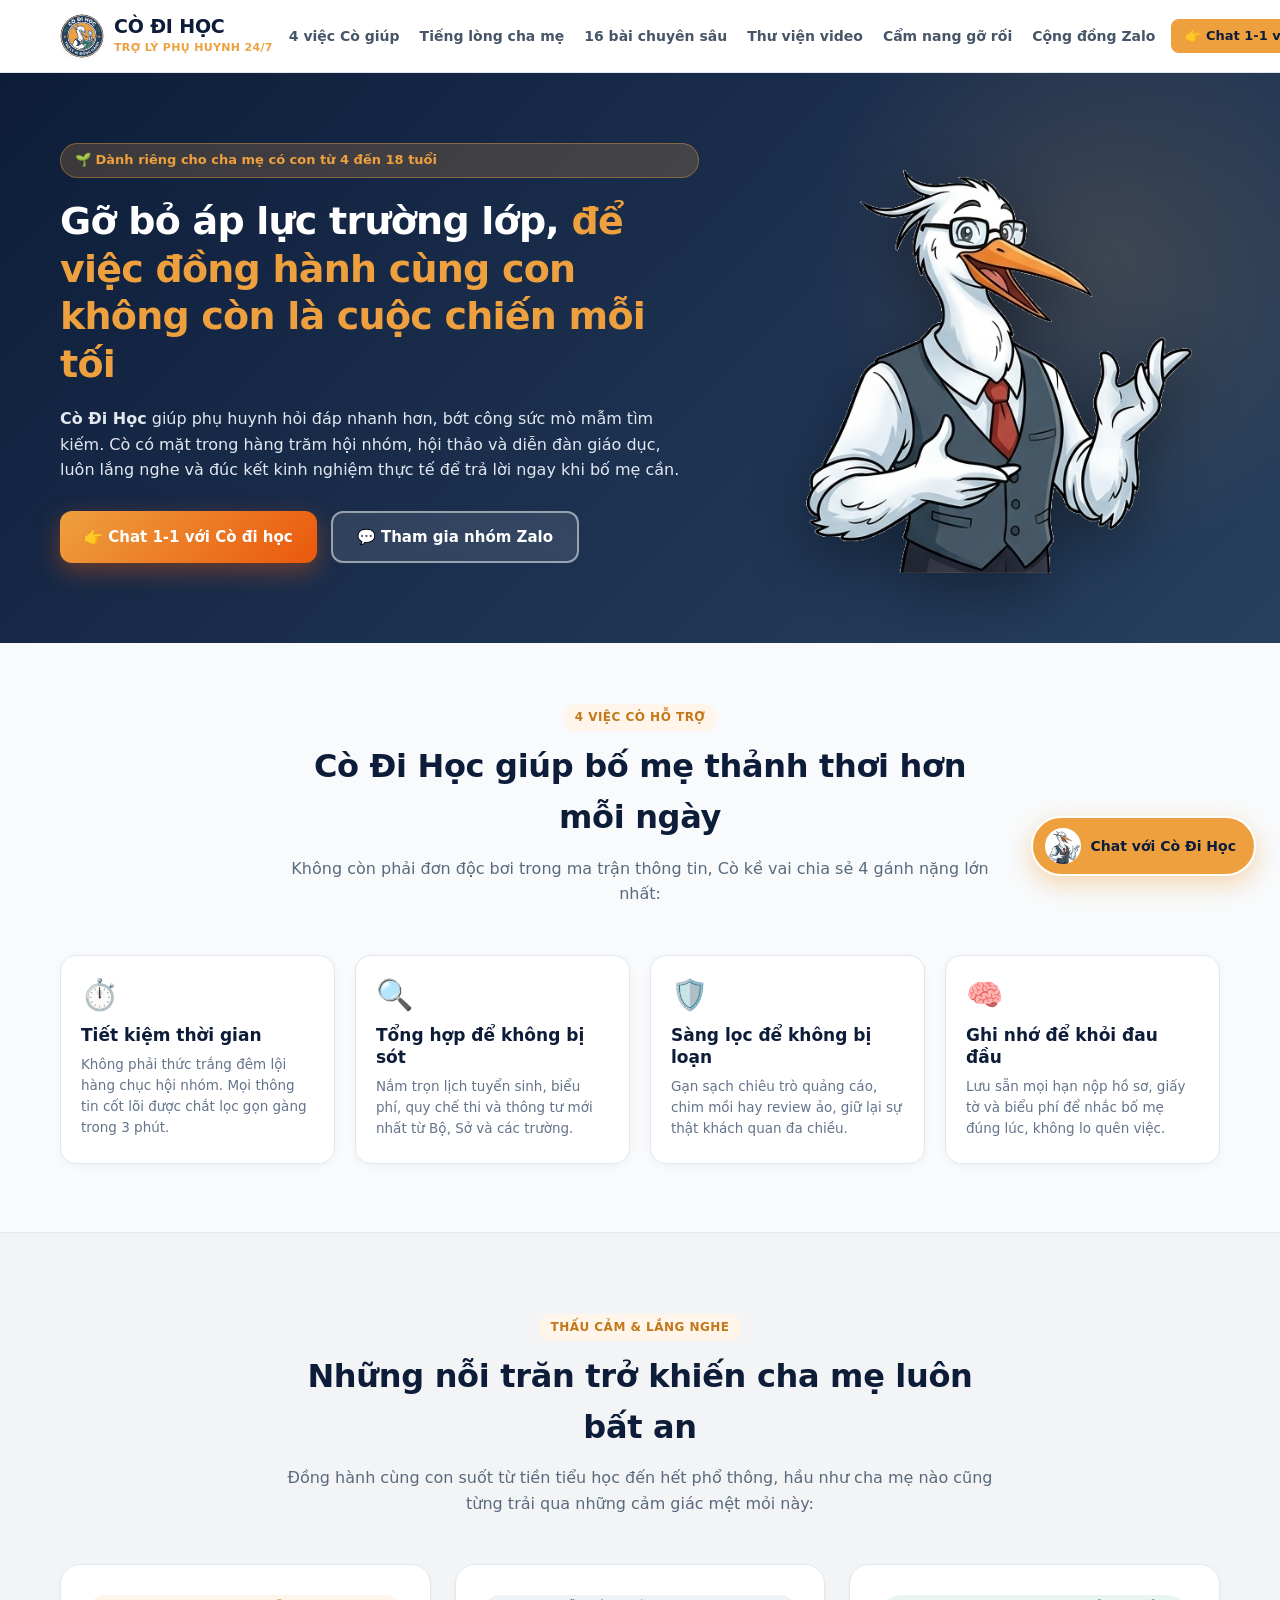
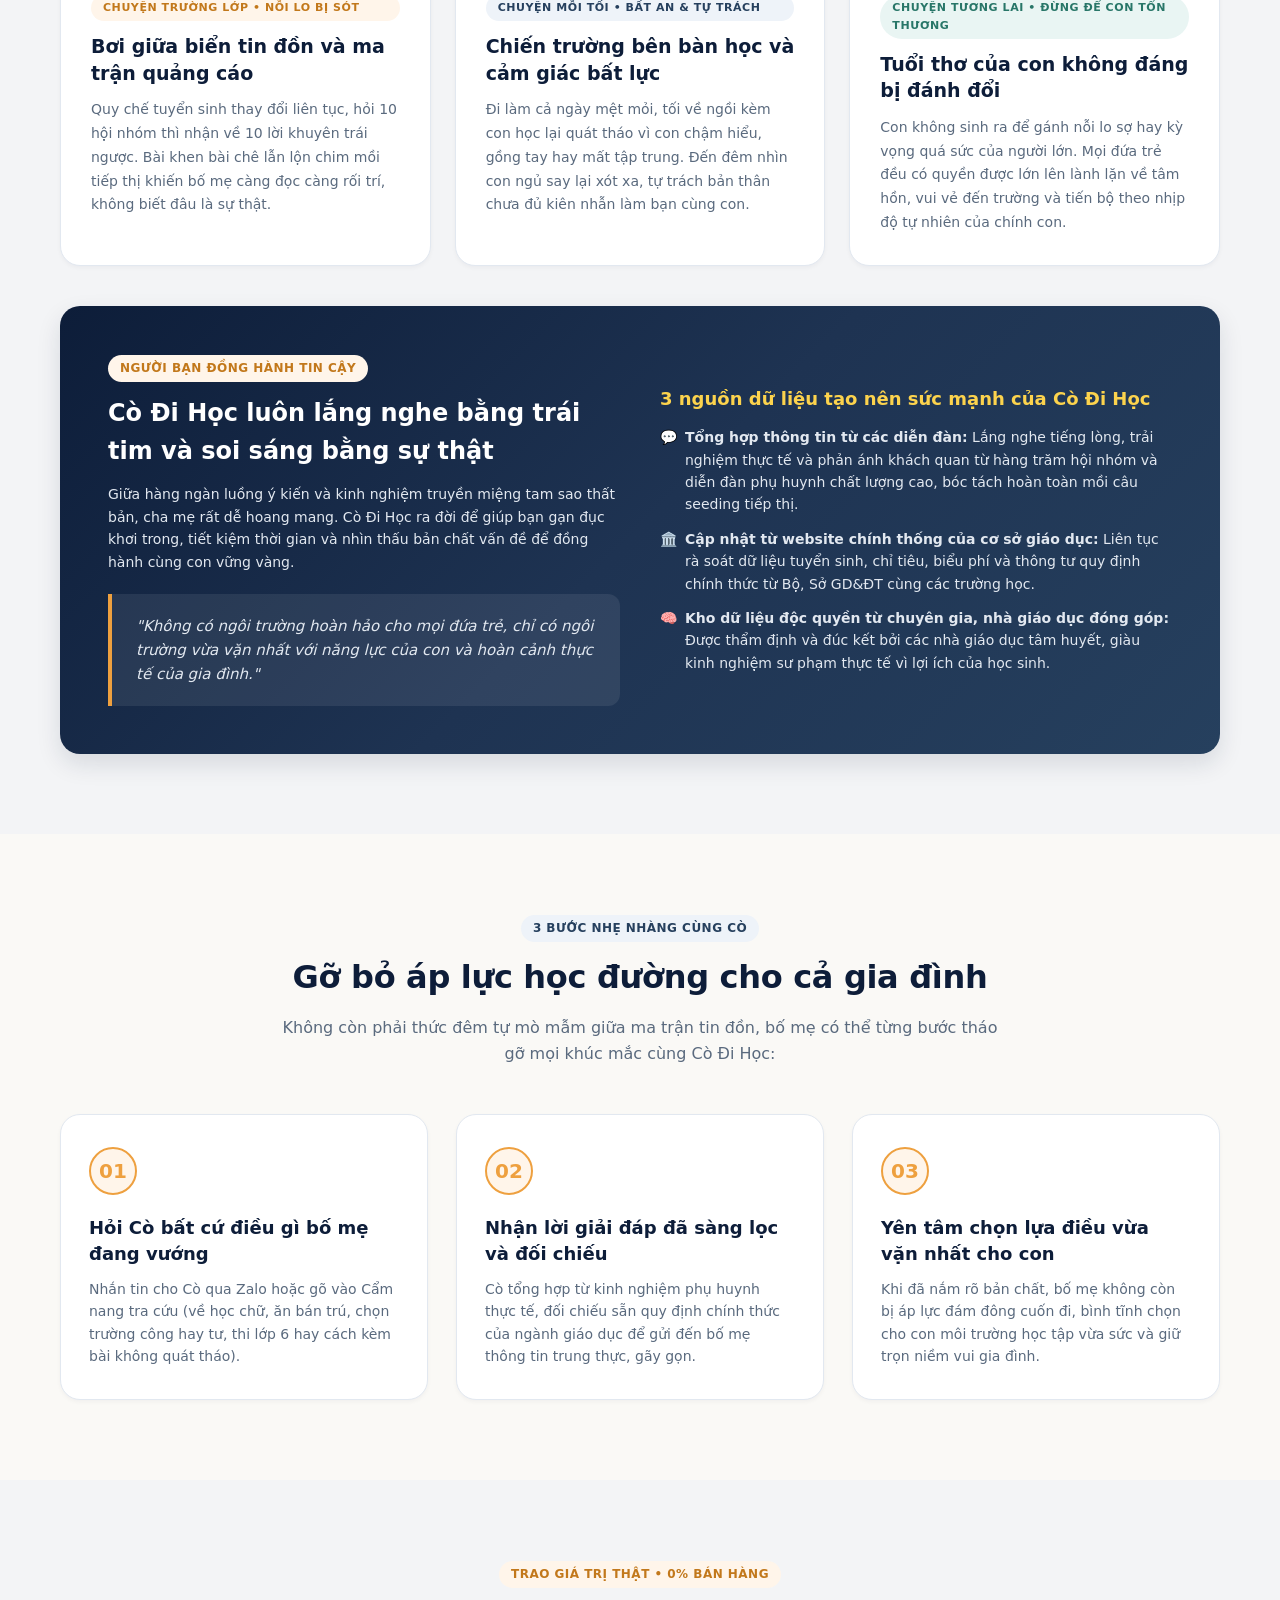
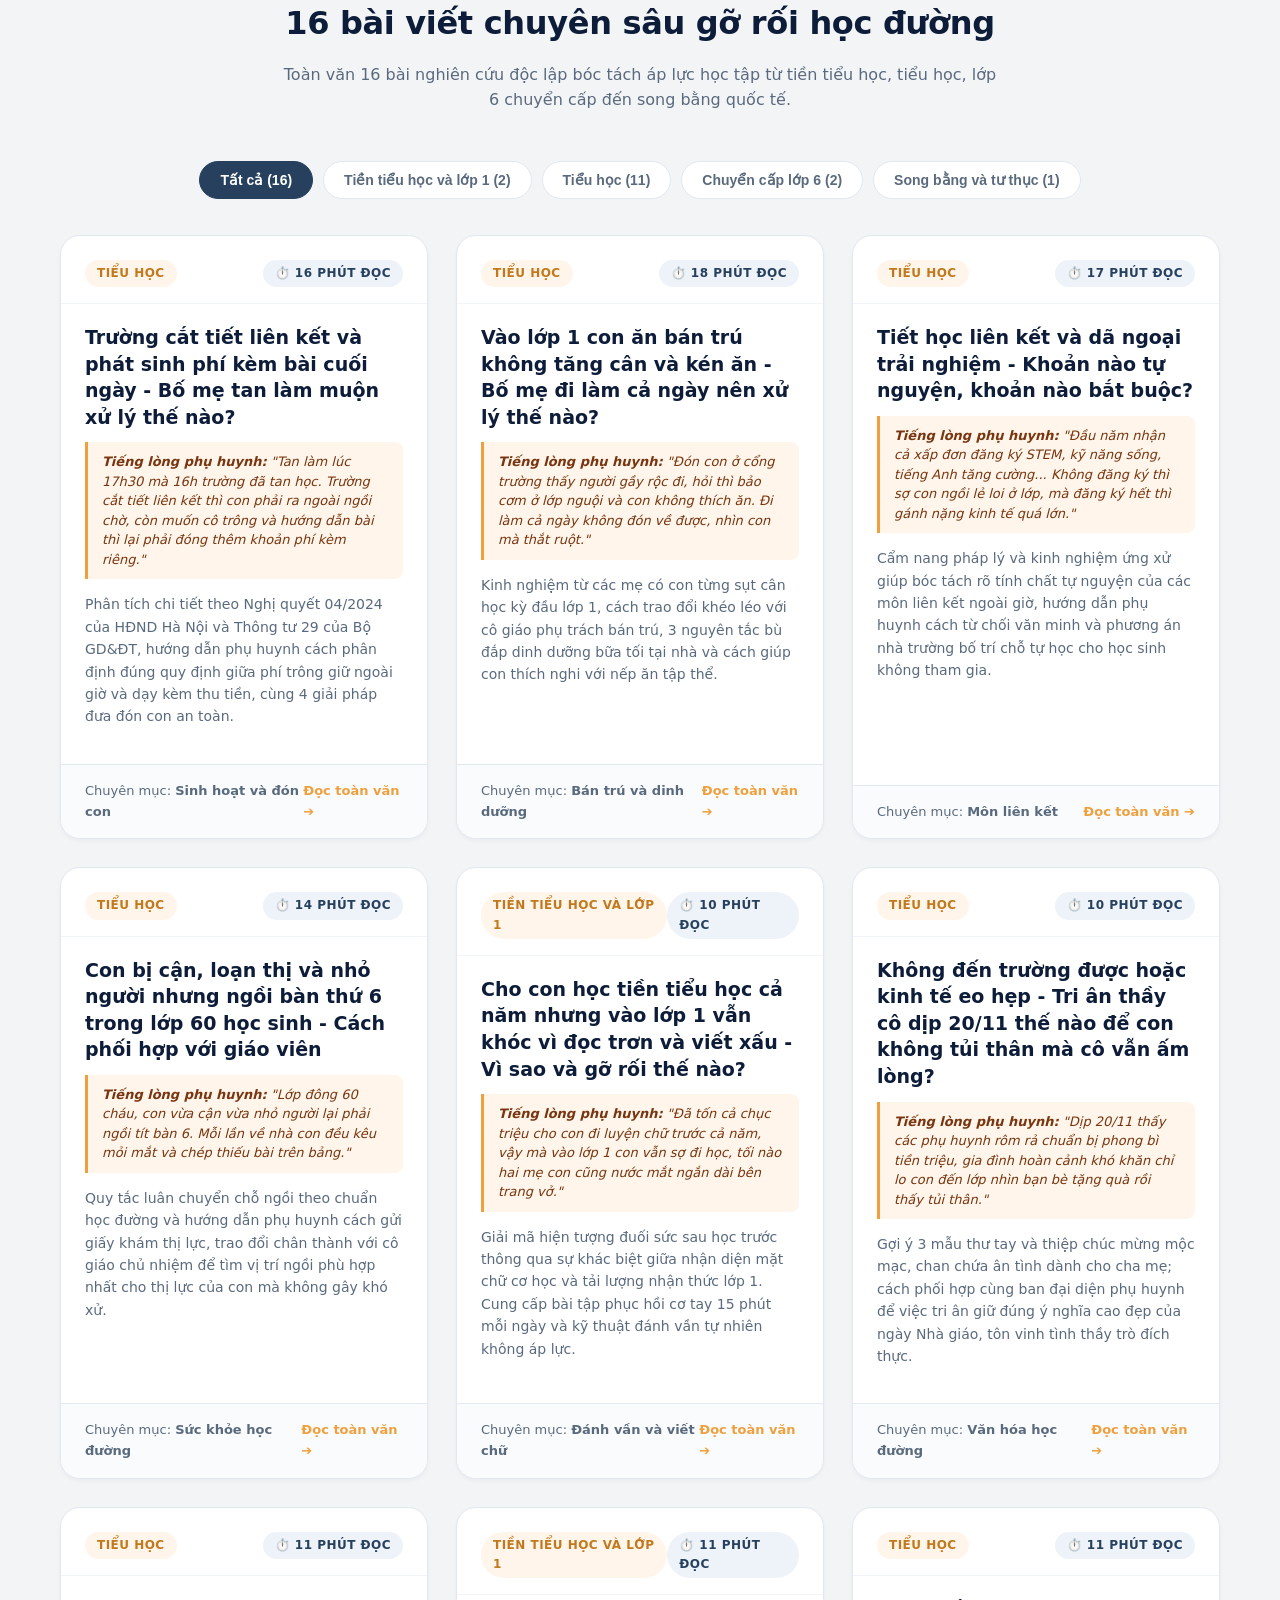
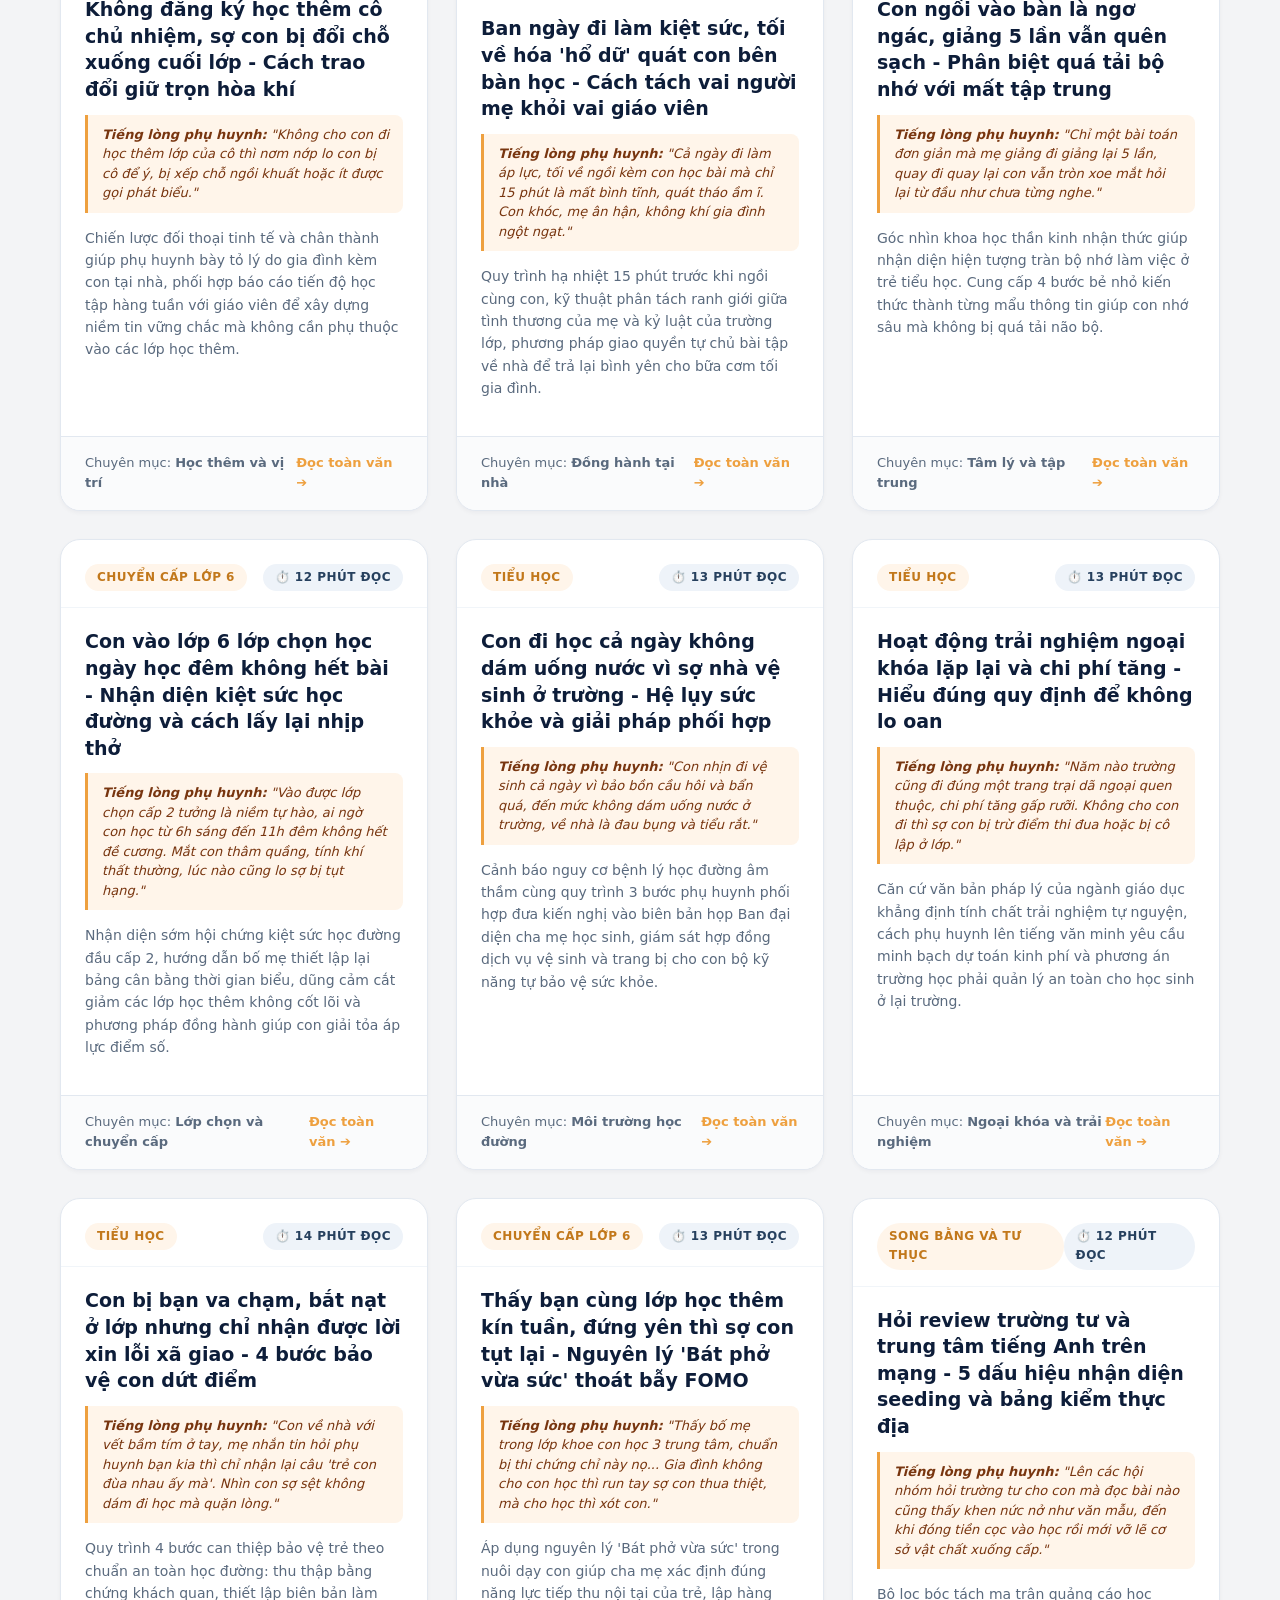
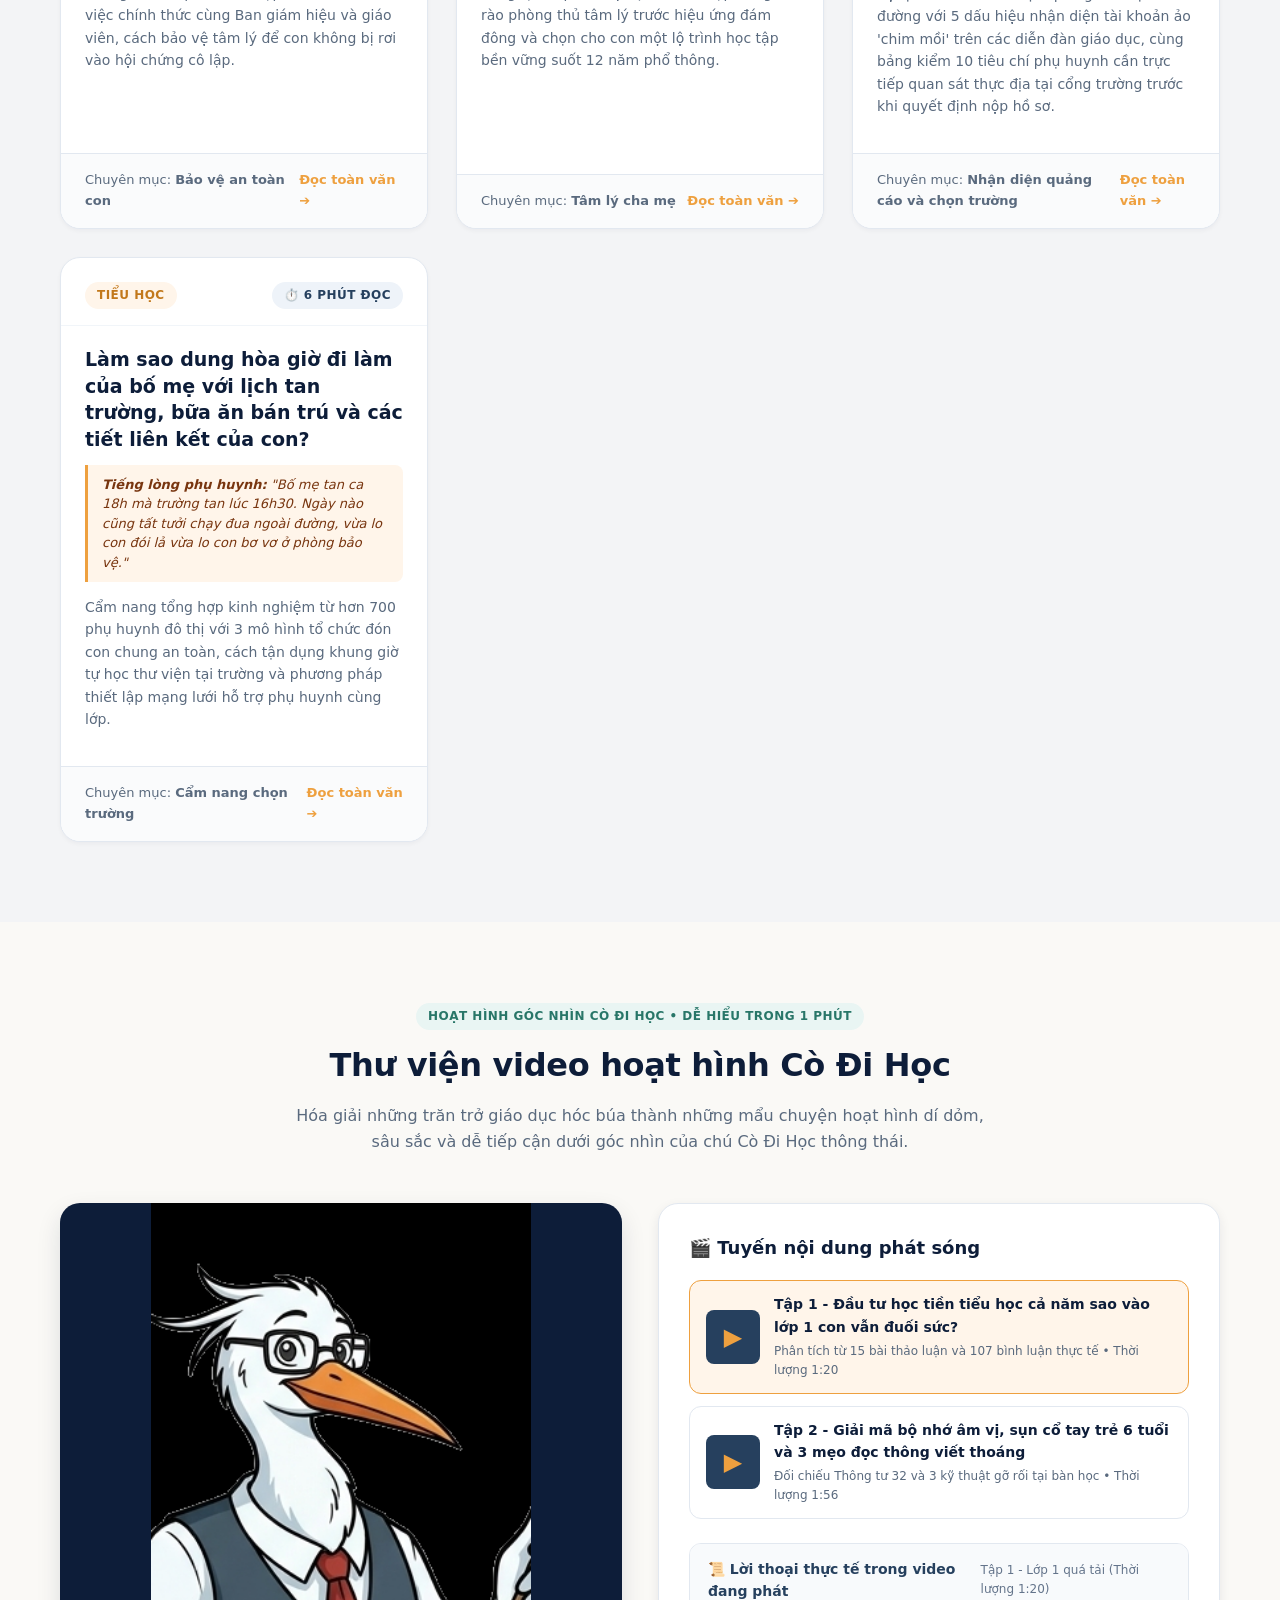
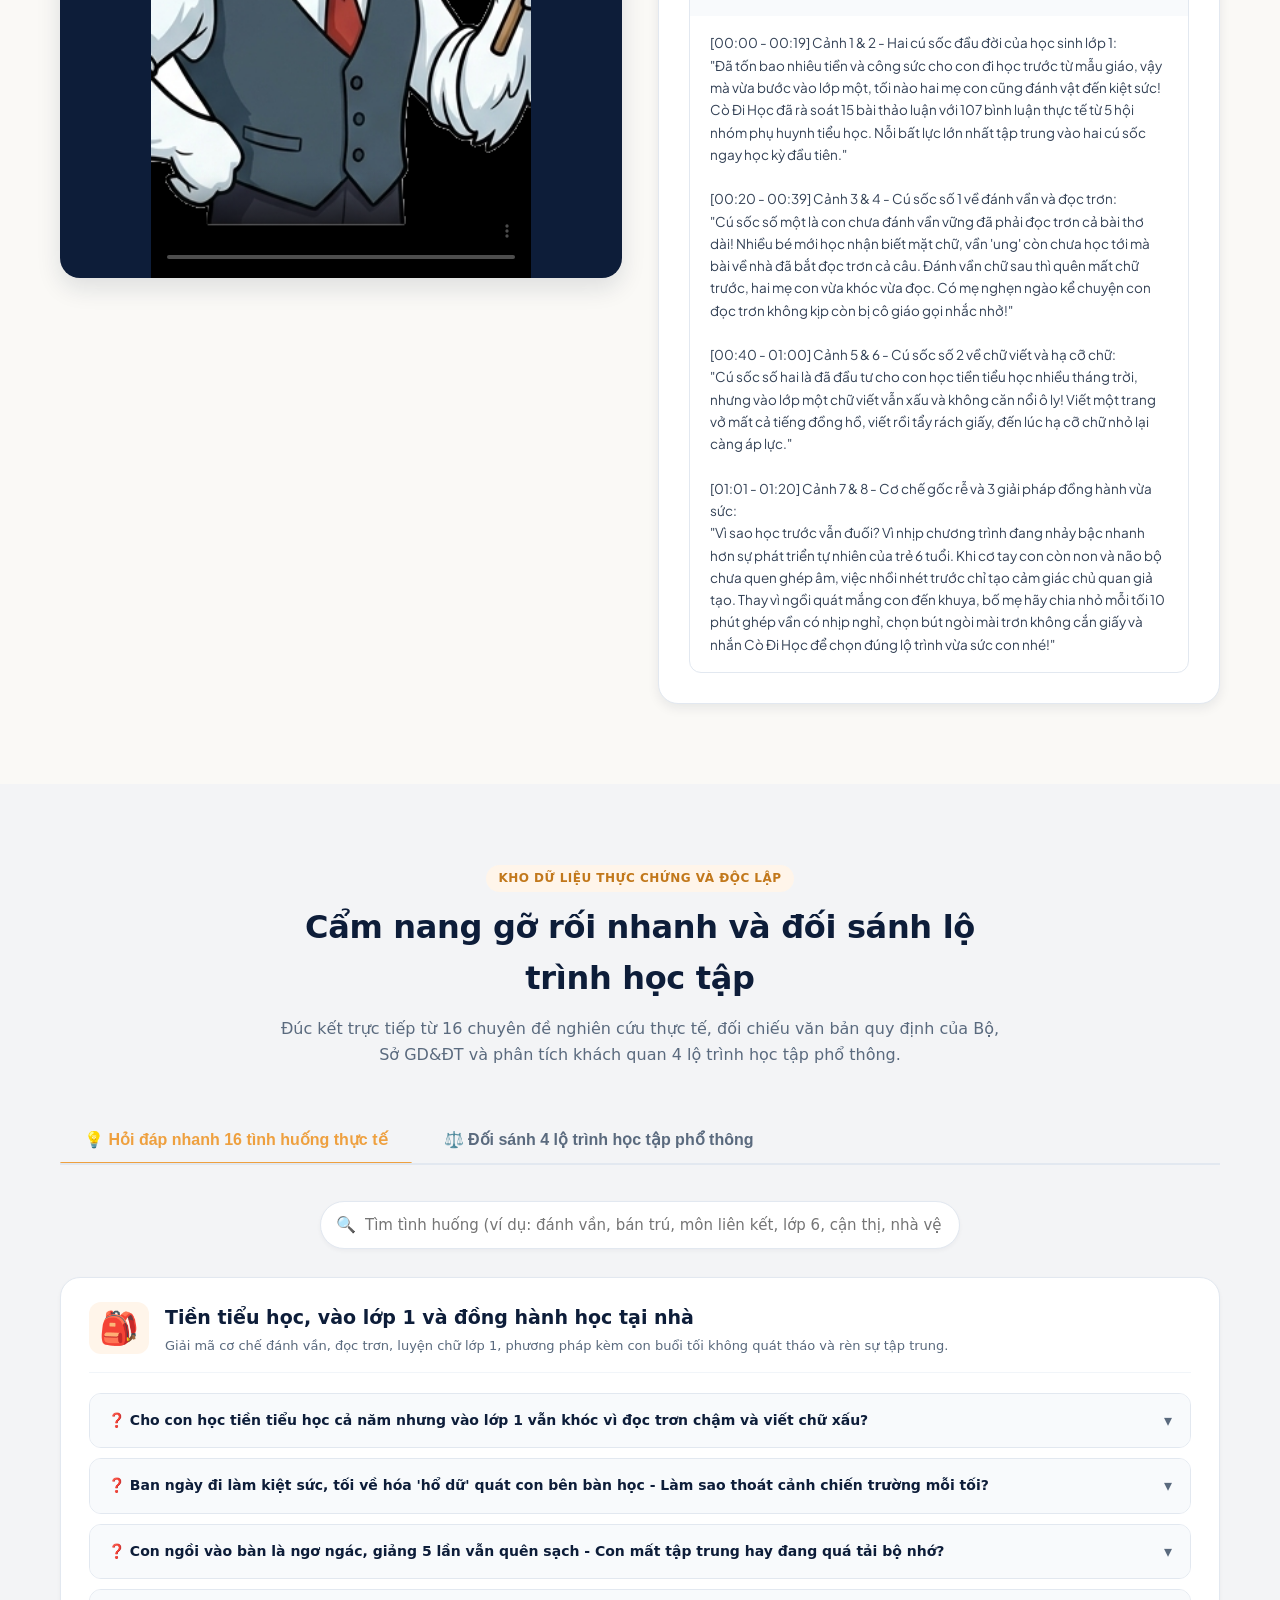
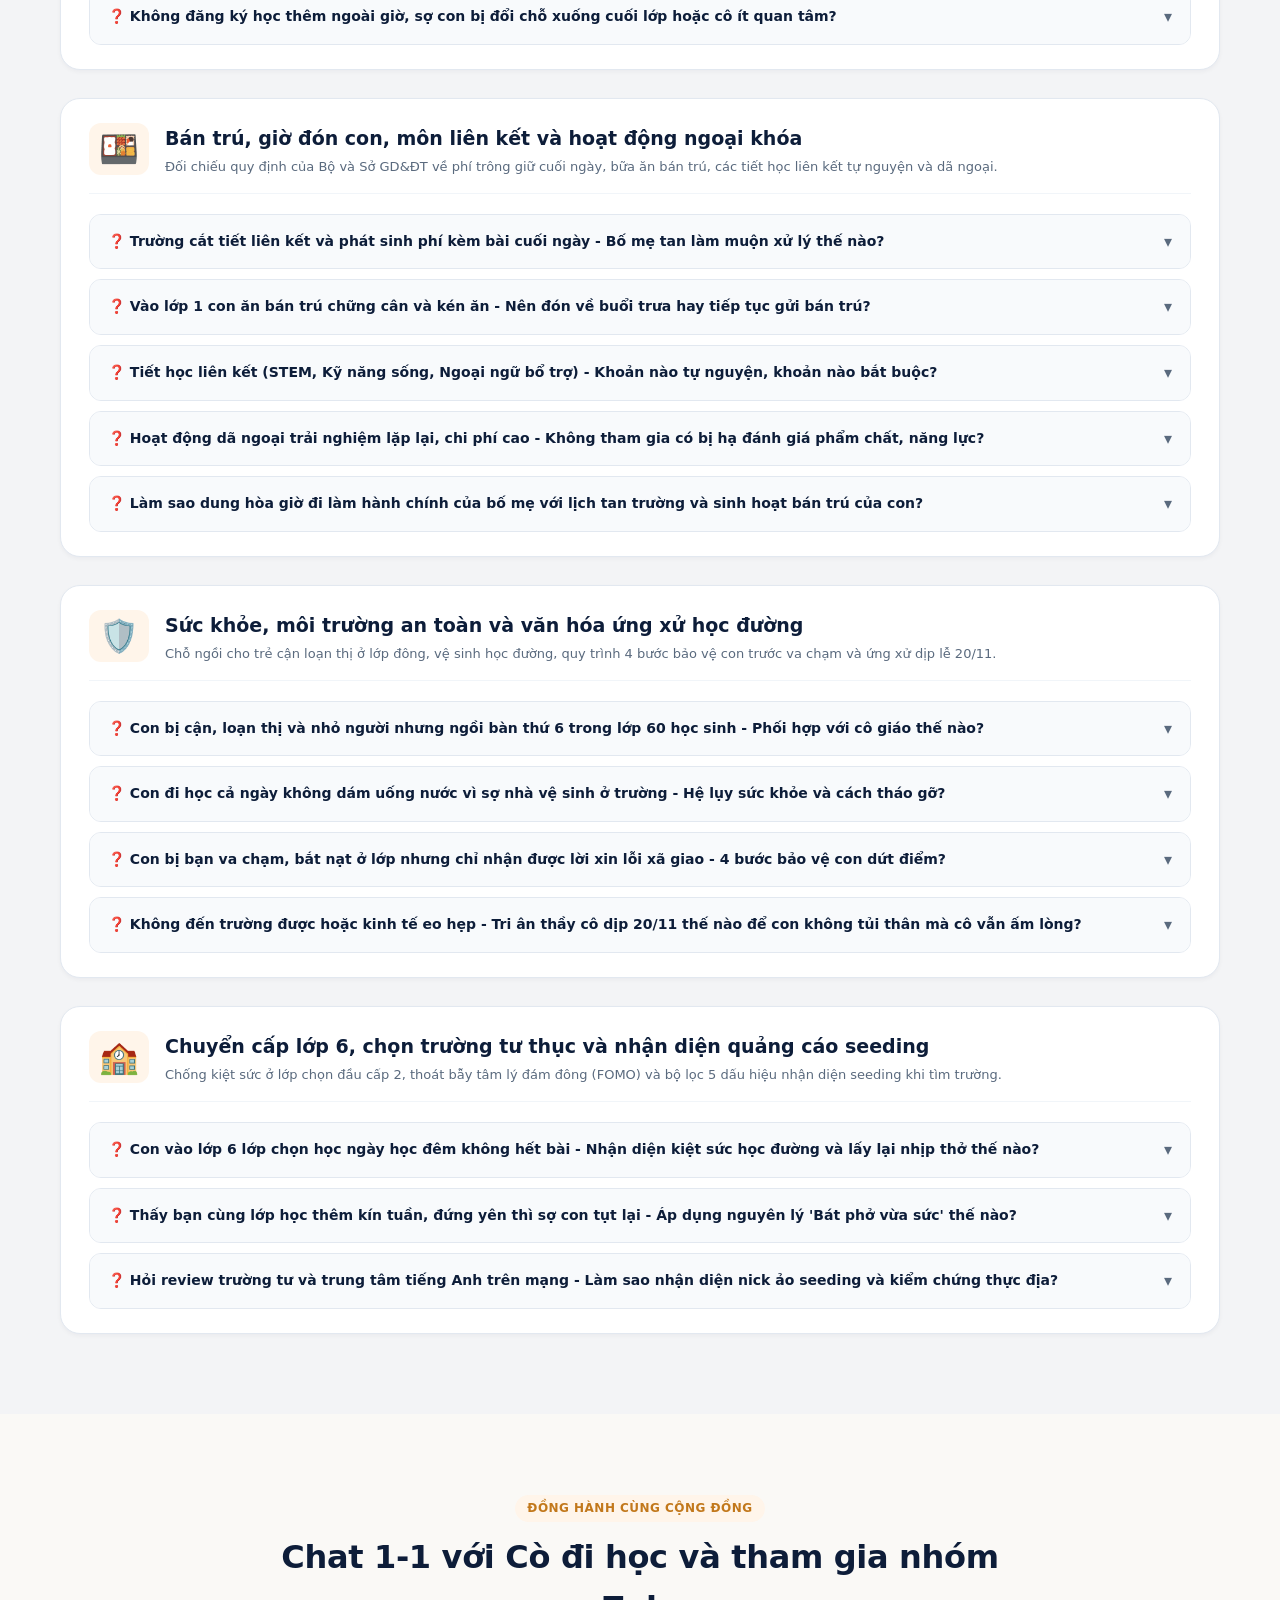
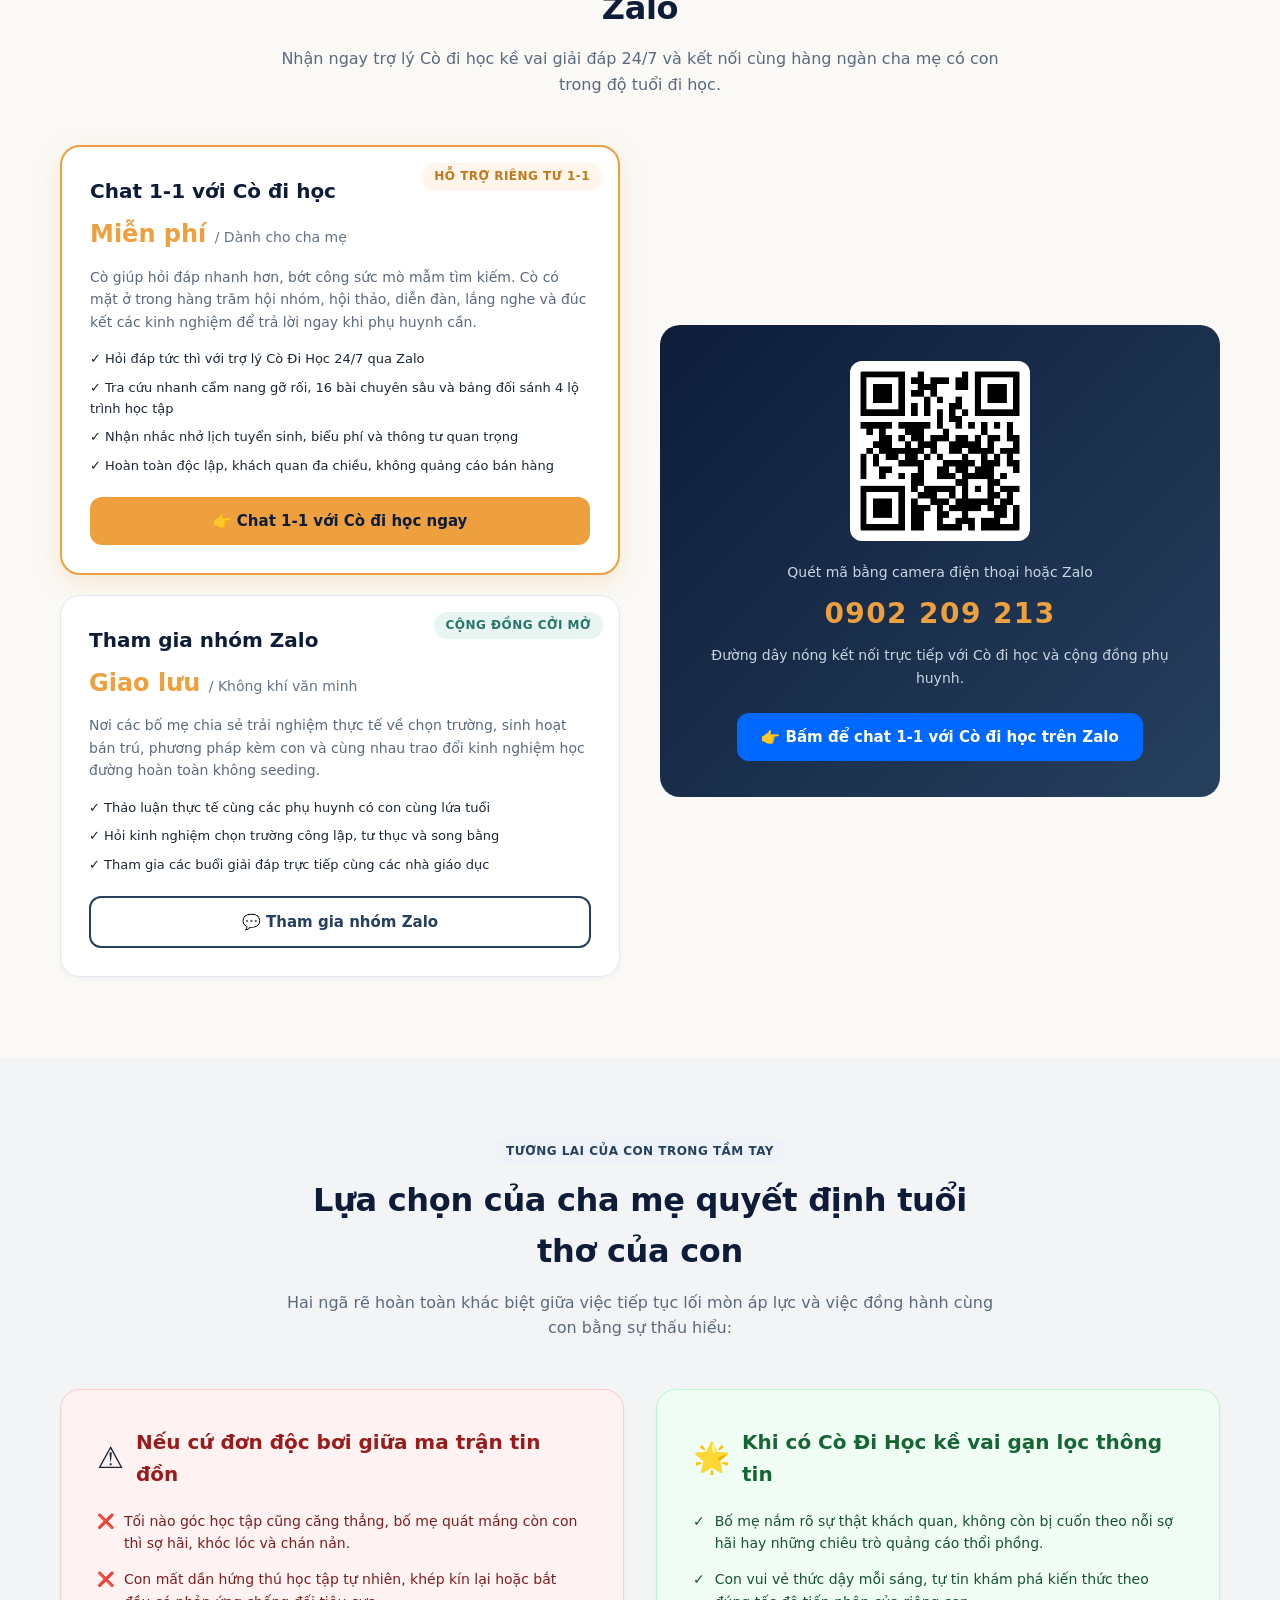
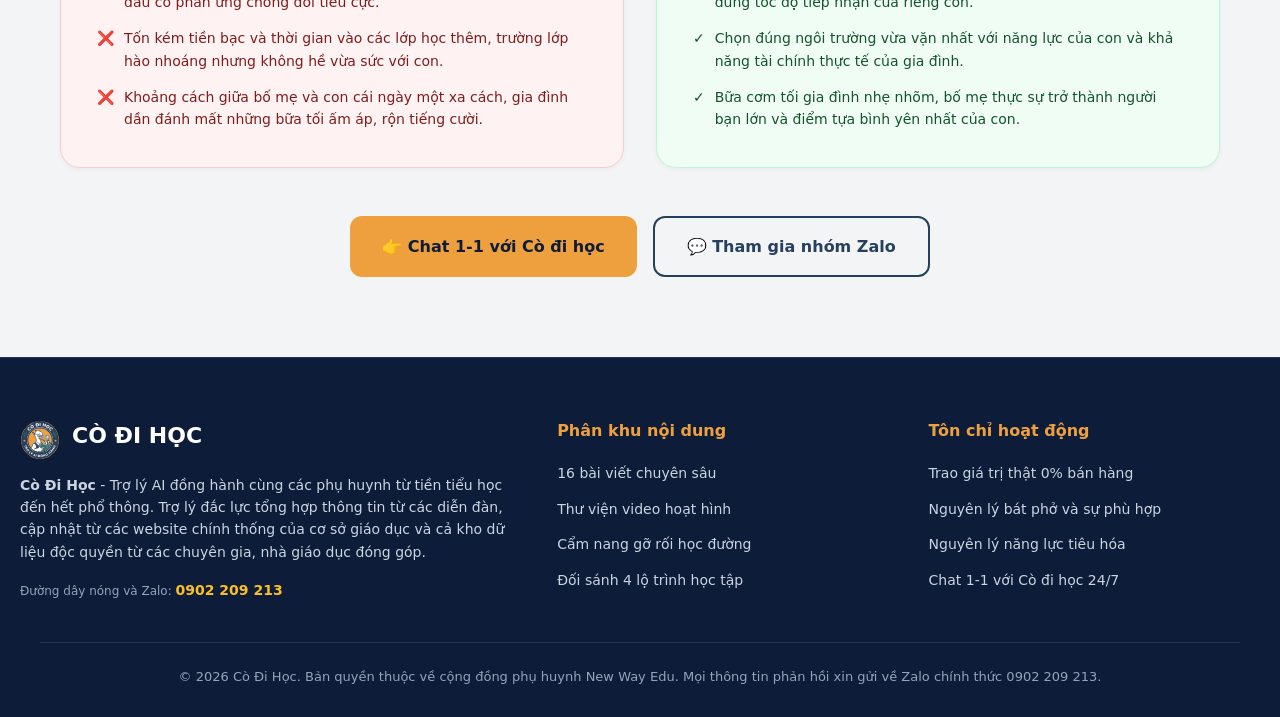
==== commit ae65cccd: "fix(content): remove fabricated communities table, sync real video 2 mp4/scripts, and map 16 guides " ====
--- a/index.html
+++ b/index.html
@@ -360,16 +360,16 @@
                         <div class="video-item active" data-video="v1">
                             <div class="video-item-thumb">▶</div>
                             <div class="video-item-info">
-                                <h4>Tập 1 - Quá tải đánh vần và đọc trơn không hiểu nghĩa</h4>
-                                <p>Tuyến 1: Tháo gỡ nút thắt học đường • Thời lượng 0:35</p>
+                                <h4>Tập 1 - Đầu tư học tiền tiểu học cả năm sao vào lớp 1 con vẫn đuối sức?</h4>
+                                <p>Phân tích từ 15 bài thảo luận và 107 bình luận thực tế • Thời lượng 1:20</p>
                             </div>
                         </div>
 
                         <div class="video-item" data-video="v2">
                             <div class="video-item-thumb">▶</div>
                             <div class="video-item-info">
-                                <h4>Tập 2 - Tiết học liên kết và môn tự nguyện trường công</h4>
-                                <p>Tuyến 2: Hướng dẫn quy định & pháp lý • Thời lượng 0:40</p>
+                                <h4>Tập 2 - Giải mã bộ nhớ âm vị, sụn cổ tay trẻ 6 tuổi và 3 mẹo đọc thông viết thoáng</h4>
+                                <p>Đối chiếu Thông tư 32 và 3 kỹ thuật gỡ rối tại bàn học • Thời lượng 1:56</p>
                             </div>
                         </div>
                     </div>
@@ -377,18 +377,21 @@
                     <!-- Kịch Bản / Lời Thoại Hoạt Hình -->
                     <div class="video-script-card">
                         <div class="script-header">
-                            <span>📜 Lời thoại kịch bản tập đang xem</span>
-                            <span class="text-xs text-slate-500 font-normal" id="videoTitleDisplay">Tập 1 - Con lớp 1 quá tải đánh vần</span>
+                            <span>📜 Lời thoại thực tế trong video đang phát</span>
+                            <span class="text-xs text-slate-500 font-normal" id="videoTitleDisplay">Tập 1 - Lớp 1 quá tải (Thời lượng 1:20)</span>
                         </div>
                         <div class="script-body" id="videoScriptBody">
-                            <pre class="font-sans whitespace-pre-wrap text-slate-700">[00:00 - 00:08] Mở đầu câu chuyện:
-"Nhiều phụ huynh lớp 1 hay băn khoăn hỏi Cò: 'Cò ơi, sao con đánh vần vanh vách từng chữ, đọc trơn như gió nhưng hỏi bài nói gì thì con ngơ ngác không biết?'"
-
-[00:09 - 00:25] Góc nhìn tâm lý nhận thức:
-"Bản chất là vì con đang dùng toàn bộ năng lượng não bộ để giải mã mặt chữ cơ học, chứ chưa kịp tiêu hóa ngữ nghĩa. Đừng vội trách con lười hay chậm hiểu! Hãy đổi cách học: đọc 1 câu, dừng lại hỏi 1 câu đố vui để kích hoạt trí tưởng tượng của con."
-
-[00:26 - 00:35] Lời nhắn đồng hành:
-"Nuôi dạy con là hành trình nuôi dưỡng sự tự tin. Cần Cò Đi Học đồng hành gỡ rối từng bài học, bố mẹ hãy nhắn tin ngay cho Cò trên Zalo nhé!"</pre>
+                            <pre class="font-sans whitespace-pre-wrap text-slate-700">[00:00 - 00:19] Cảnh 1 & 2 - Hai cú sốc đầu đời của học sinh lớp 1:
+"Đã tốn bao nhiêu tiền và công sức cho con đi học trước từ mẫu giáo, vậy mà vừa bước vào lớp một, tối nào hai mẹ con cũng đánh vật đến kiệt sức! Cò Đi Học đã rà soát 15 bài thảo luận với 107 bình luận thực tế từ 5 hội nhóm phụ huynh tiểu học. Nỗi bất lực lớn nhất tập trung vào hai cú sốc ngay học kỳ đầu tiên."
+
+[00:20 - 00:39] Cảnh 3 & 4 - Cú sốc số 1 về đánh vần và đọc trơn:
+"Cú sốc số một là con chưa đánh vần vững đã phải đọc trơn cả bài thơ dài! Nhiều bé mới học nhận biết mặt chữ, vần 'ung' còn chưa học tới mà bài về nhà đã bắt đọc trơn cả câu. Đánh vần chữ sau thì quên mất chữ trước, hai mẹ con vừa khóc vừa đọc. Có mẹ nghẹn ngào kể chuyện con đọc trơn không kịp còn bị cô giáo gọi nhắc nhở!"
+
+[00:40 - 01:00] Cảnh 5 & 6 - Cú sốc số 2 về chữ viết và hạ cỡ chữ:
+"Cú sốc số hai là đã đầu tư cho con học tiền tiểu học nhiều tháng trời, nhưng vào lớp một chữ viết vẫn xấu và không căn nổi ô ly! Viết một trang vở mất cả tiếng đồng hồ, viết rồi tẩy rách giấy, đến lúc hạ cỡ chữ nhỏ lại càng áp lực."
+
+[01:01 - 01:20] Cảnh 7 & 8 - Cơ chế gốc rễ và 3 giải pháp đồng hành vừa sức:
+"Vì sao học trước vẫn đuối? Vì nhịp chương trình đang nhảy bậc nhanh hơn sự phát triển tự nhiên của trẻ 6 tuổi. Khi cơ tay con còn non và não bộ chưa quen ghép âm, việc nhồi nhét trước chỉ tạo cảm giác chủ quan giả tạo. Thay vì ngồi quát mắng con đến khuya, bố mẹ hãy chia nhỏ mỗi tối 10 phút ghép vần có nhịp nghỉ, chọn bút ngòi mài trơn không cắn giấy và nhắn Cò Đi Học để chọn đúng lộ trình vừa sức con nhé!"</pre>
                         </div>
                     </div>
                 </div>
@@ -401,57 +404,31 @@
         <div class="container">
             <div class="section-header">
                 <span class="badge badge-orange section-badge">Kho dữ liệu thực chứng và độc lập</span>
-                <h2 class="section-title">Kho tài nguyên miễn phí dành cho cha mẹ</h2>
-                <p class="section-subtitle">
-                    Bộ công cụ tra cứu minh bạch hoàn toàn, gạn lọc thông tin khách quan, phòng vệ trước ma trận seeding và đối sánh chương trình học thực tế.
-                </p>
-            </div>
-
-            <!-- Resource Tabs: Đúng 3 Tab Giá Trị Thực Chứng -->
+                <h2 class="section-title">Cẩm nang gỡ rối nhanh và đối sánh lộ trình học tập</h2>
+                <p class="section-subtitle">
+                    Đúc kết trực tiếp từ 16 chuyên đề nghiên cứu thực tế, đối chiếu văn bản quy định của Bộ, Sở GD&ĐT và phân tích khách quan 4 lộ trình học tập phổ thông.
+                </p>
+            </div>
+
+            <!-- Resource Tabs: 2 Tab Giá Trị Thực Chứng -->
             <div class="resource-nav">
-                <button class="resource-nav-btn active" data-target="pane-guides">💡 Cẩm nang gỡ rối học đường</button>
-                <button class="resource-nav-btn" data-target="pane-communities">🛡️ 10 cộng đồng phụ huynh tiêu biểu</button>
-                <button class="resource-nav-btn" data-target="pane-curricula">⚖️ Đối sánh 4 hệ chương trình</button>
-            </div>
-
-            <!-- Pane 1: Cẩm Nang Gỡ Rối Học Đường (4 Nhóm Thiết Thực) -->
+                <button class="resource-nav-btn active" data-target="pane-guides">💡 Hỏi đáp nhanh 16 tình huống thực tế</button>
+                <button class="resource-nav-btn" data-target="pane-curricula">⚖️ Đối sánh 4 lộ trình học tập phổ thông</button>
+            </div>
+
+            <!-- Pane 1: Cẩm Nang Gỡ Rối Học Đường (Đúc kết từ 16 bài nghiên cứu thật) -->
             <div class="resource-pane active" id="pane-guides">
                 <div class="search-bar-wrap">
                     <span class="search-icon">🔍</span>
-                    <input type="text" id="guideSearchInput" class="search-input" placeholder="Tìm vấn đề (ví dụ: đánh vần, bán trú, lớp 6, nhà vệ sinh, học thêm...)...">
+                    <input type="text" id="guideSearchInput" class="search-input" placeholder="Tìm tình huống (ví dụ: đánh vần, bán trú, môn liên kết, lớp 6, cận thị, nhà vệ sinh, học thêm...)...">
                 </div>
 
                 <div class="guides-grid" id="guidesContainer">
-                    <!-- Javascript will render 4 practical guide groups -->
-                </div>
-            </div>
-
-            <!-- Pane 2: 57 Hội Nhóm Chất Lượng Cao -->
-            <div class="resource-pane" id="pane-communities">
-                <div class="search-bar-wrap">
-                    <span class="search-icon">🔍</span>
-                    <input type="text" id="communitySearch" class="search-input" placeholder="Tìm nhóm phụ huynh, chủ đề thảo luận...">
-                </div>
-
-                <div class="community-table-wrap">
-                    <table class="custom-table">
-                        <thead>
-                            <tr>
-                                <th>Tên hội nhóm phụ huynh</th>
-                                <th>Phân loại</th>
-                                <th>Quy mô</th>
-                                <th>Điểm kiểm duyệt</th>
-                                <th>Đánh giá từ Cò Đi Học</th>
-                            </tr>
-                        </thead>
-                        <tbody id="communityTableBody">
-                            <!-- Javascript will render 10 curated communities -->
-                        </tbody>
-                    </table>
-                </div>
-            </div>
-
-            <!-- Pane 3: Đối Sánh 4 Hệ Chương Trình -->
+                    <!-- Javascript will render 4 practical guide groups linked to the 16 real articles -->
+                </div>
+            </div>
+
+            <!-- Pane 2: Đối Sánh 4 Hệ Chương Trình -->
             <div class="resource-pane" id="pane-curricula">
                 <div class="curricula-grid" id="curriculaContainer">
                     <!-- Javascript will render 4 educational systems -->
@@ -484,9 +461,9 @@
                         </p>
                         <ul class="tier-features">
                             <li>✓ Hỏi đáp tức thì với trợ lý Cò Đi Học 24/7 qua Zalo</li>
-                            <li>✓ Tra cứu cẩm nang gỡ rối, 16 bài chuyên sâu và 10 cộng đồng phụ huynh tiêu biểu</li>
+                            <li>✓ Tra cứu nhanh cẩm nang gỡ rối, 16 bài chuyên sâu và bảng đối sánh 4 lộ trình học tập</li>
                             <li>✓ Nhận nhắc nhở lịch tuyển sinh, biểu phí và thông tư quan trọng</li>
-                            <li>✓ Hoàn toàn độc lập, trung lập hoàn toàn, không quảng cáo bán hàng</li>
+                            <li>✓ Hoàn toàn độc lập, khách quan đa chiều, không quảng cáo bán hàng</li>
                         </ul>
                         <a href="https://zalo.me/0902209213?text=Toi%20muon%20chat%201-1%20voi%20Co%20di%20hoc" target="_blank" class="btn btn-primary w-full">
                             <span>👉 Chat 1-1 với Cò đi học ngay</span>
@@ -627,7 +604,7 @@
                     <li><a href="#blog-section">16 bài viết chuyên sâu</a></li>
                     <li><a href="#video-section">Thư viện video hoạt hình</a></li>
                     <li><a href="#resources-section">Cẩm nang gỡ rối học đường</a></li>
-                    <li><a href="#resources-section" onclick="document.querySelector('[data-target=pane-communities]')?.click()">10 cộng đồng phụ huynh tiêu biểu</a></li>
+                    <li><a href="#resources-section" onclick="document.querySelector('[data-target=pane-curricula]')?.click()">Đối sánh 4 lộ trình học tập</a></li>
                 </ul>
             </div>
 
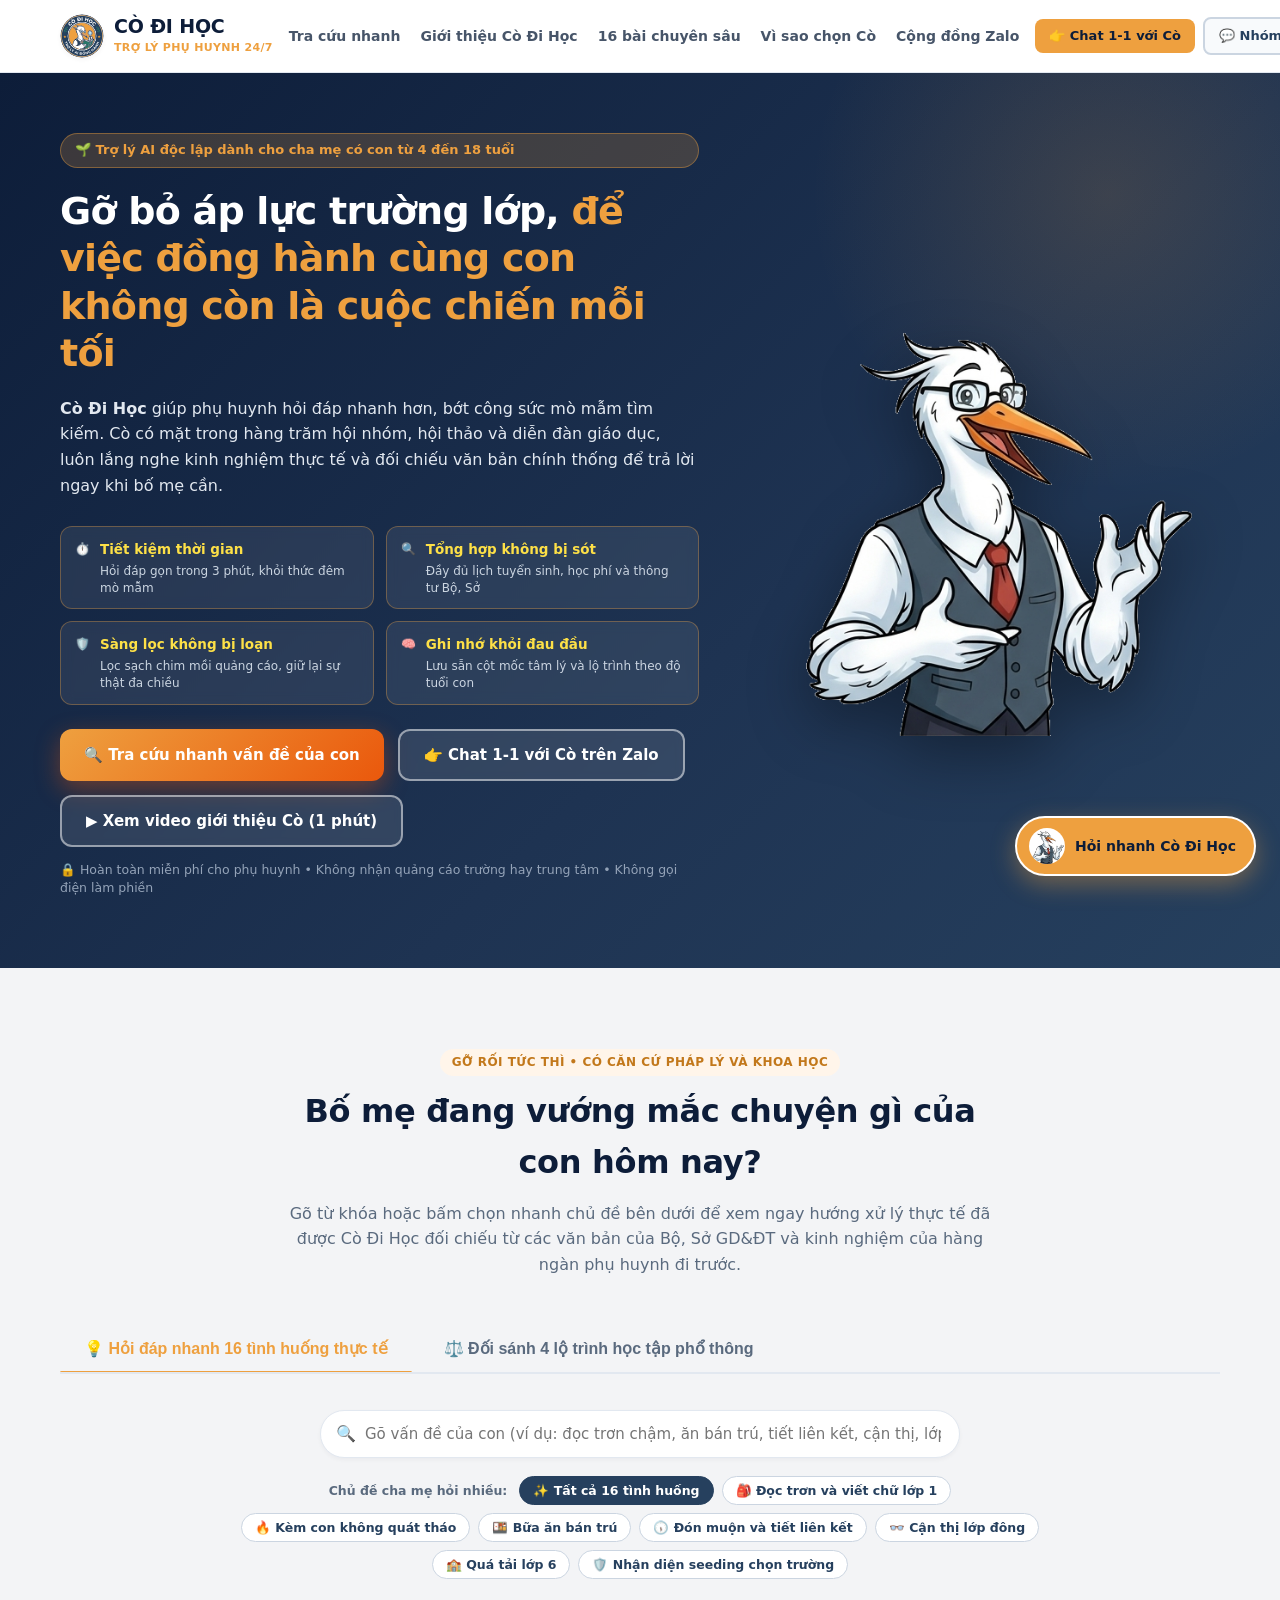
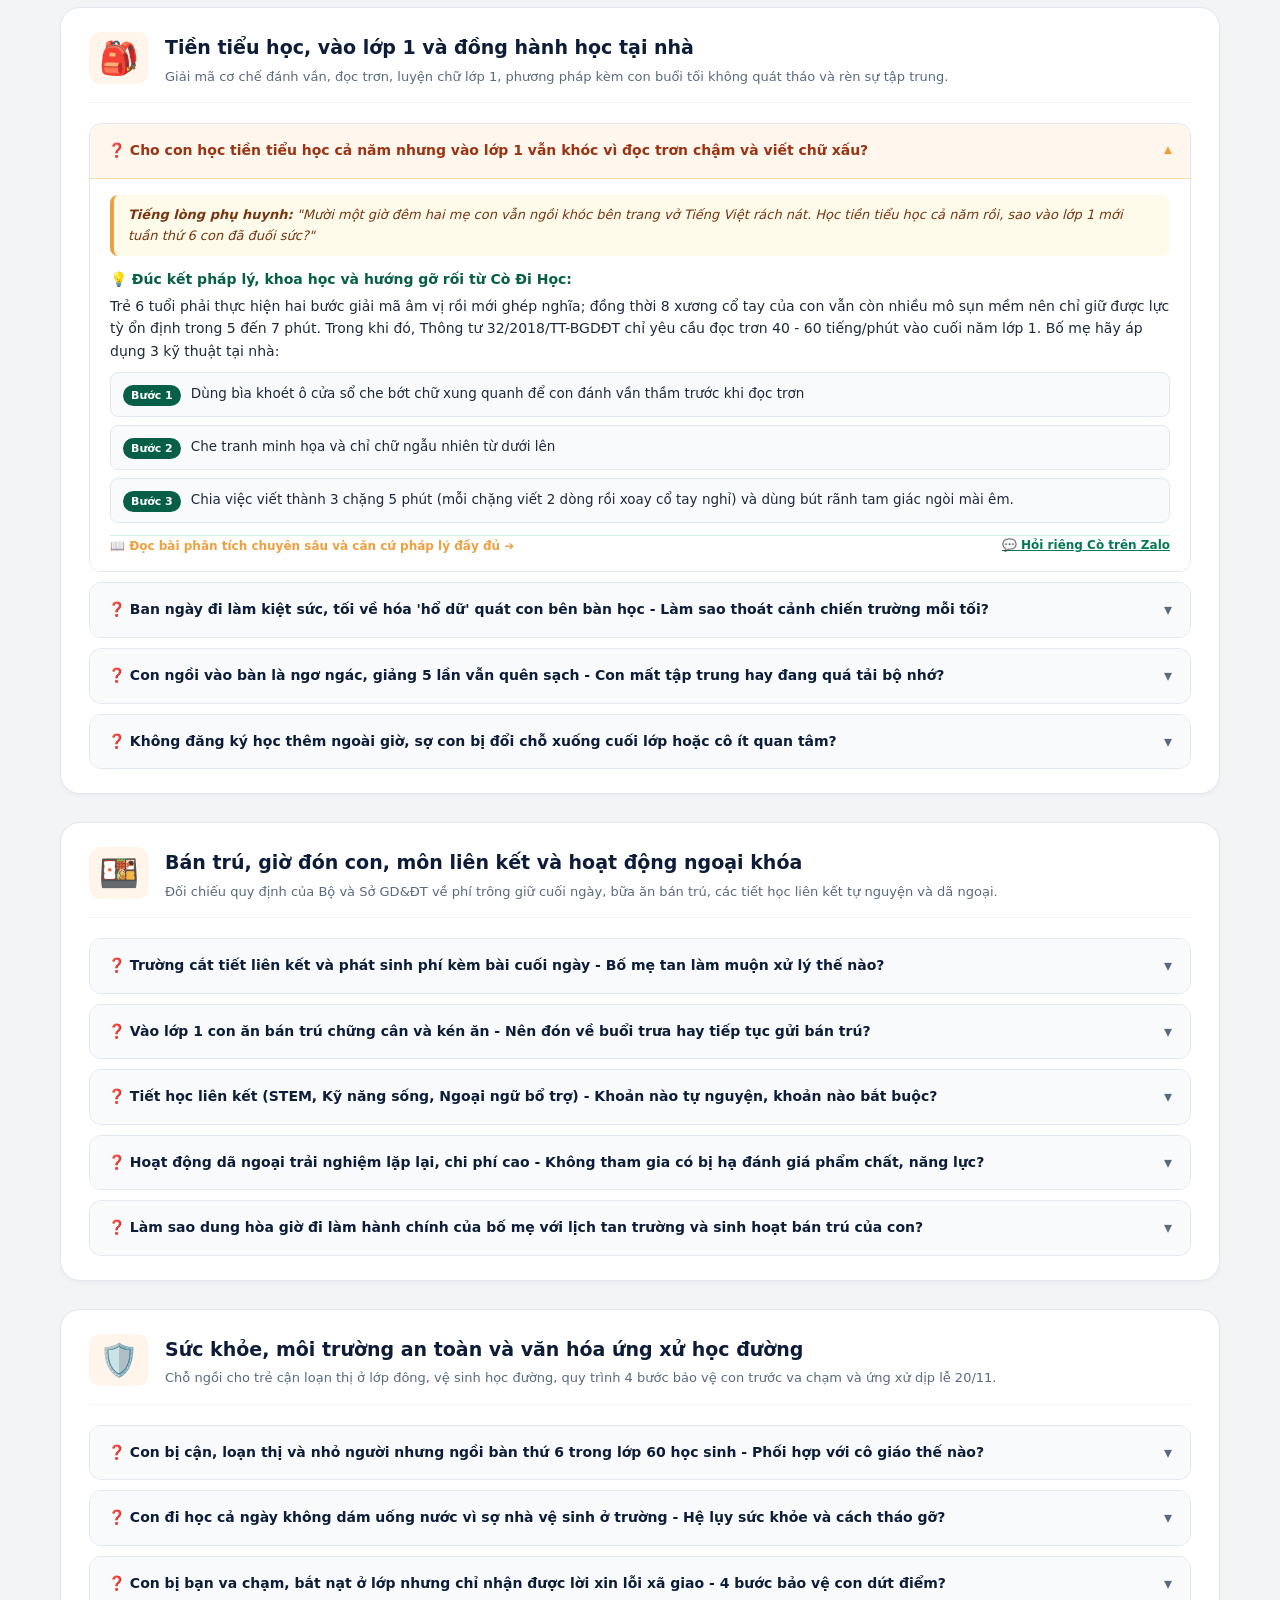
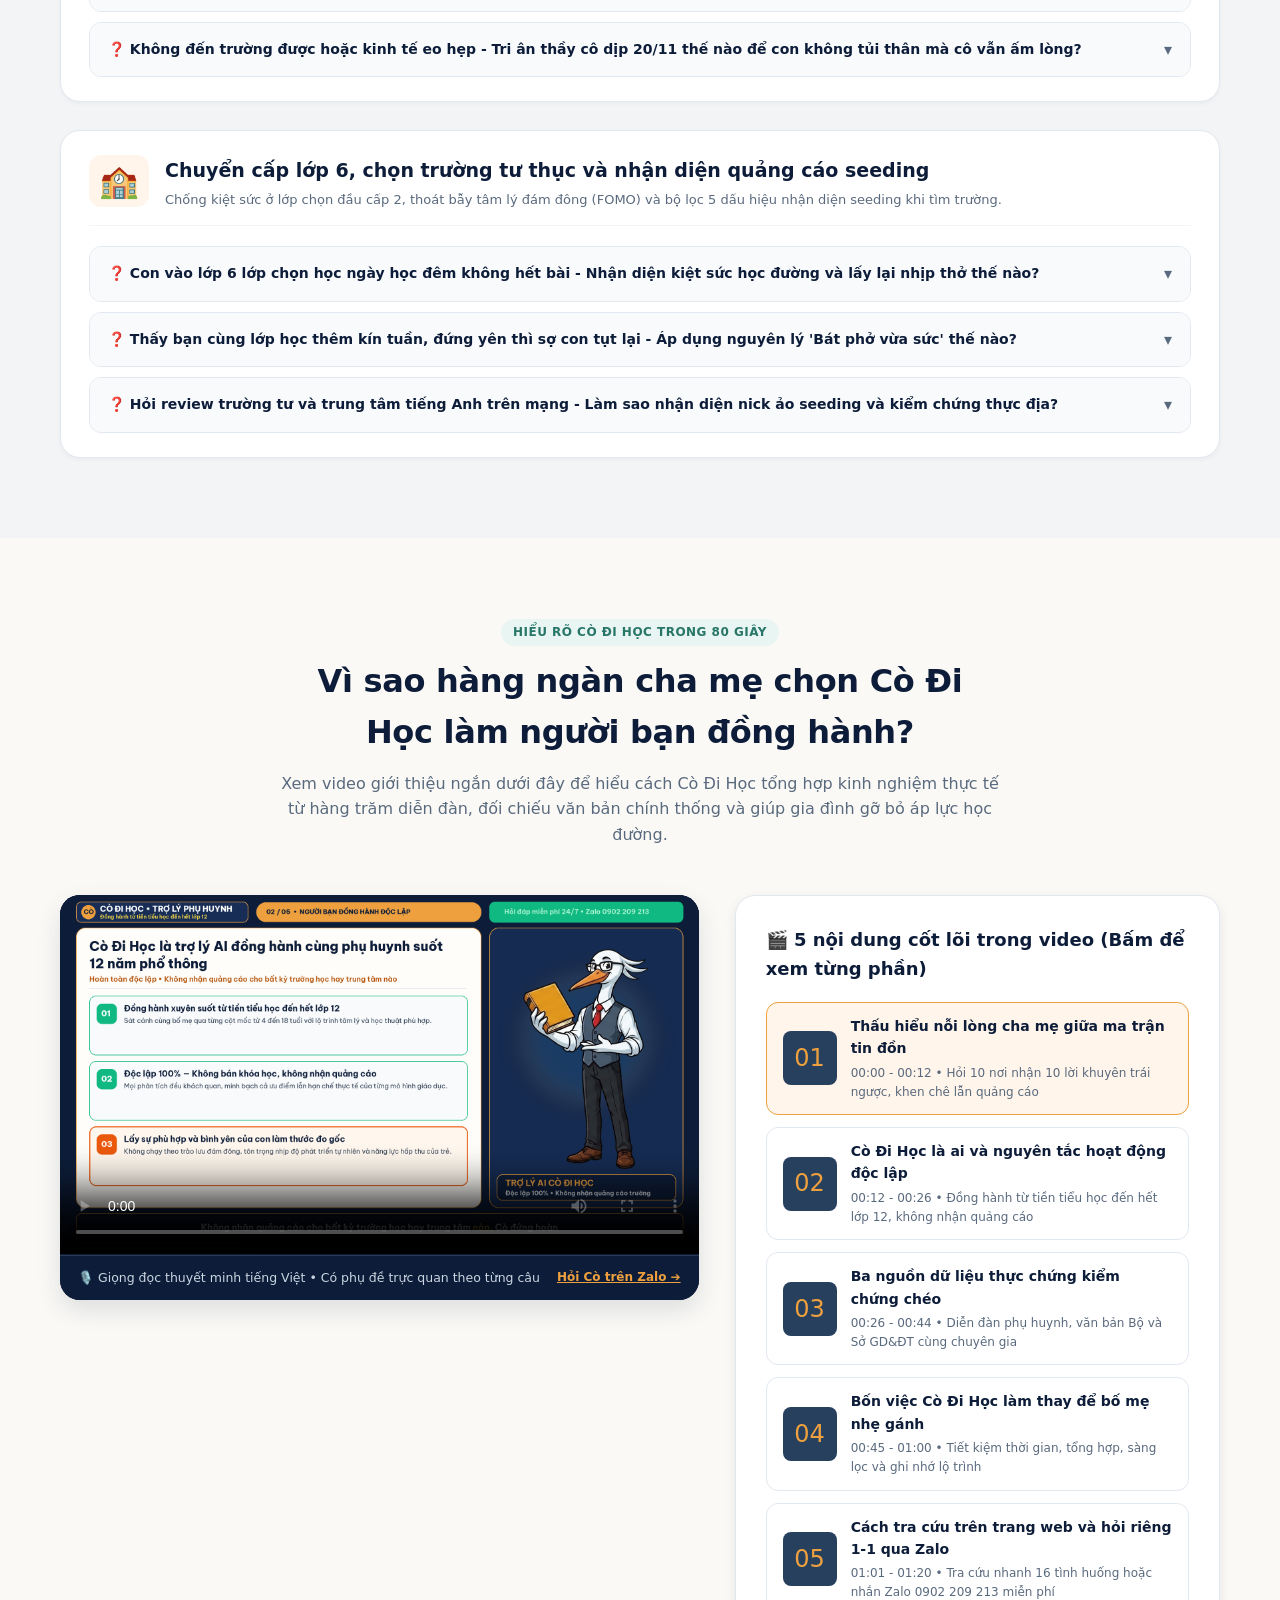
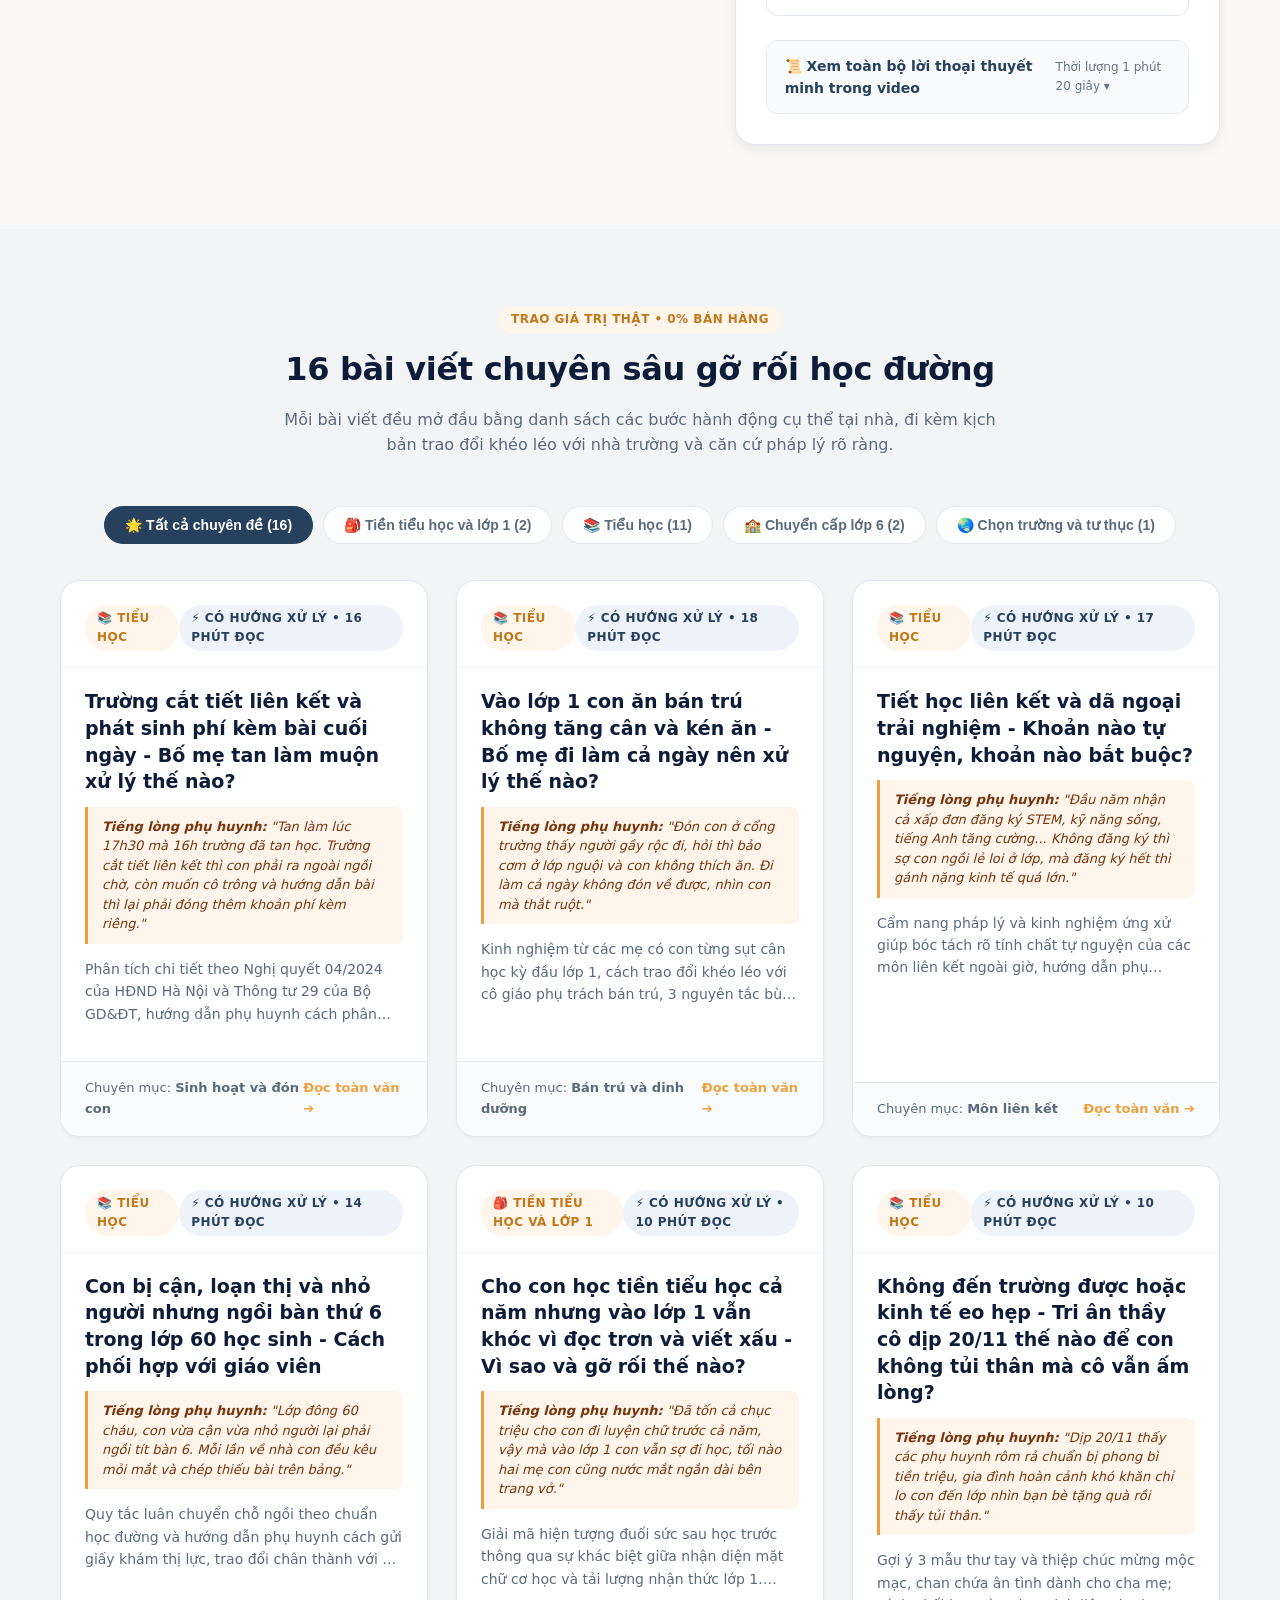
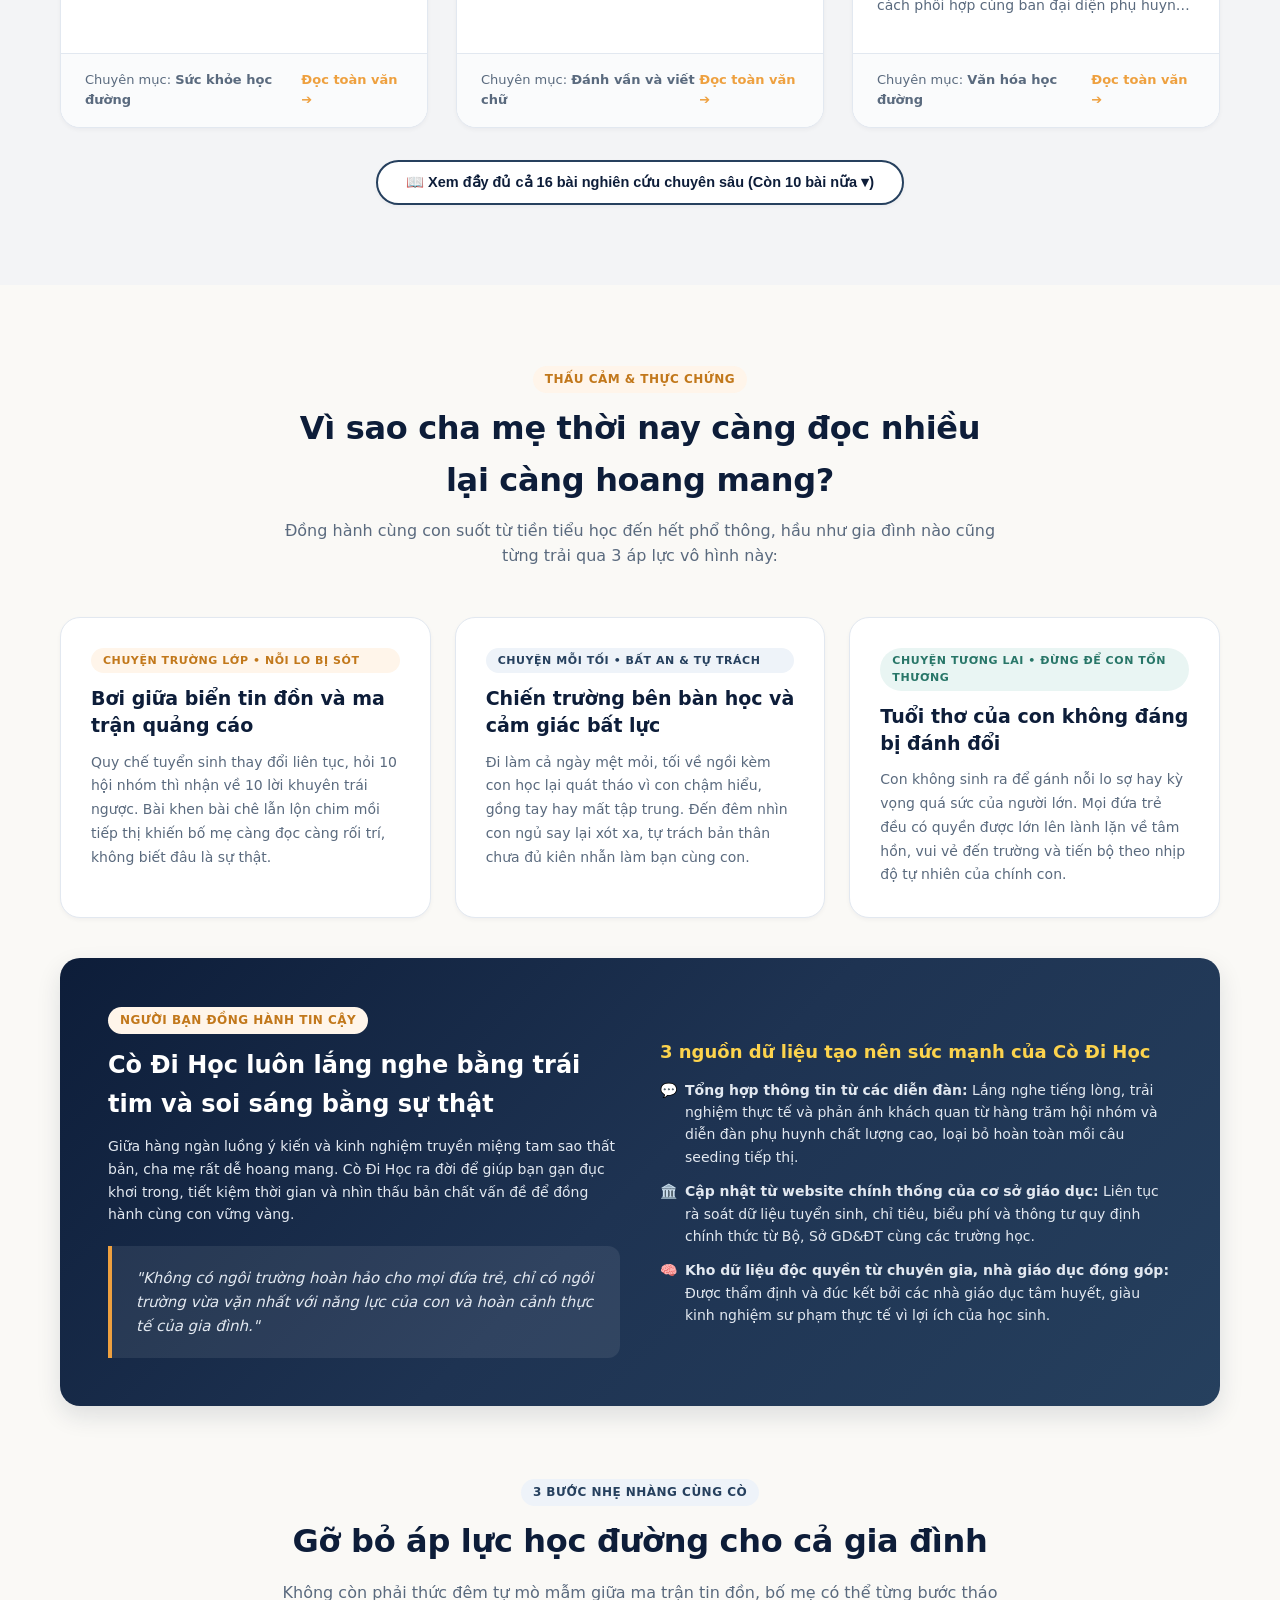
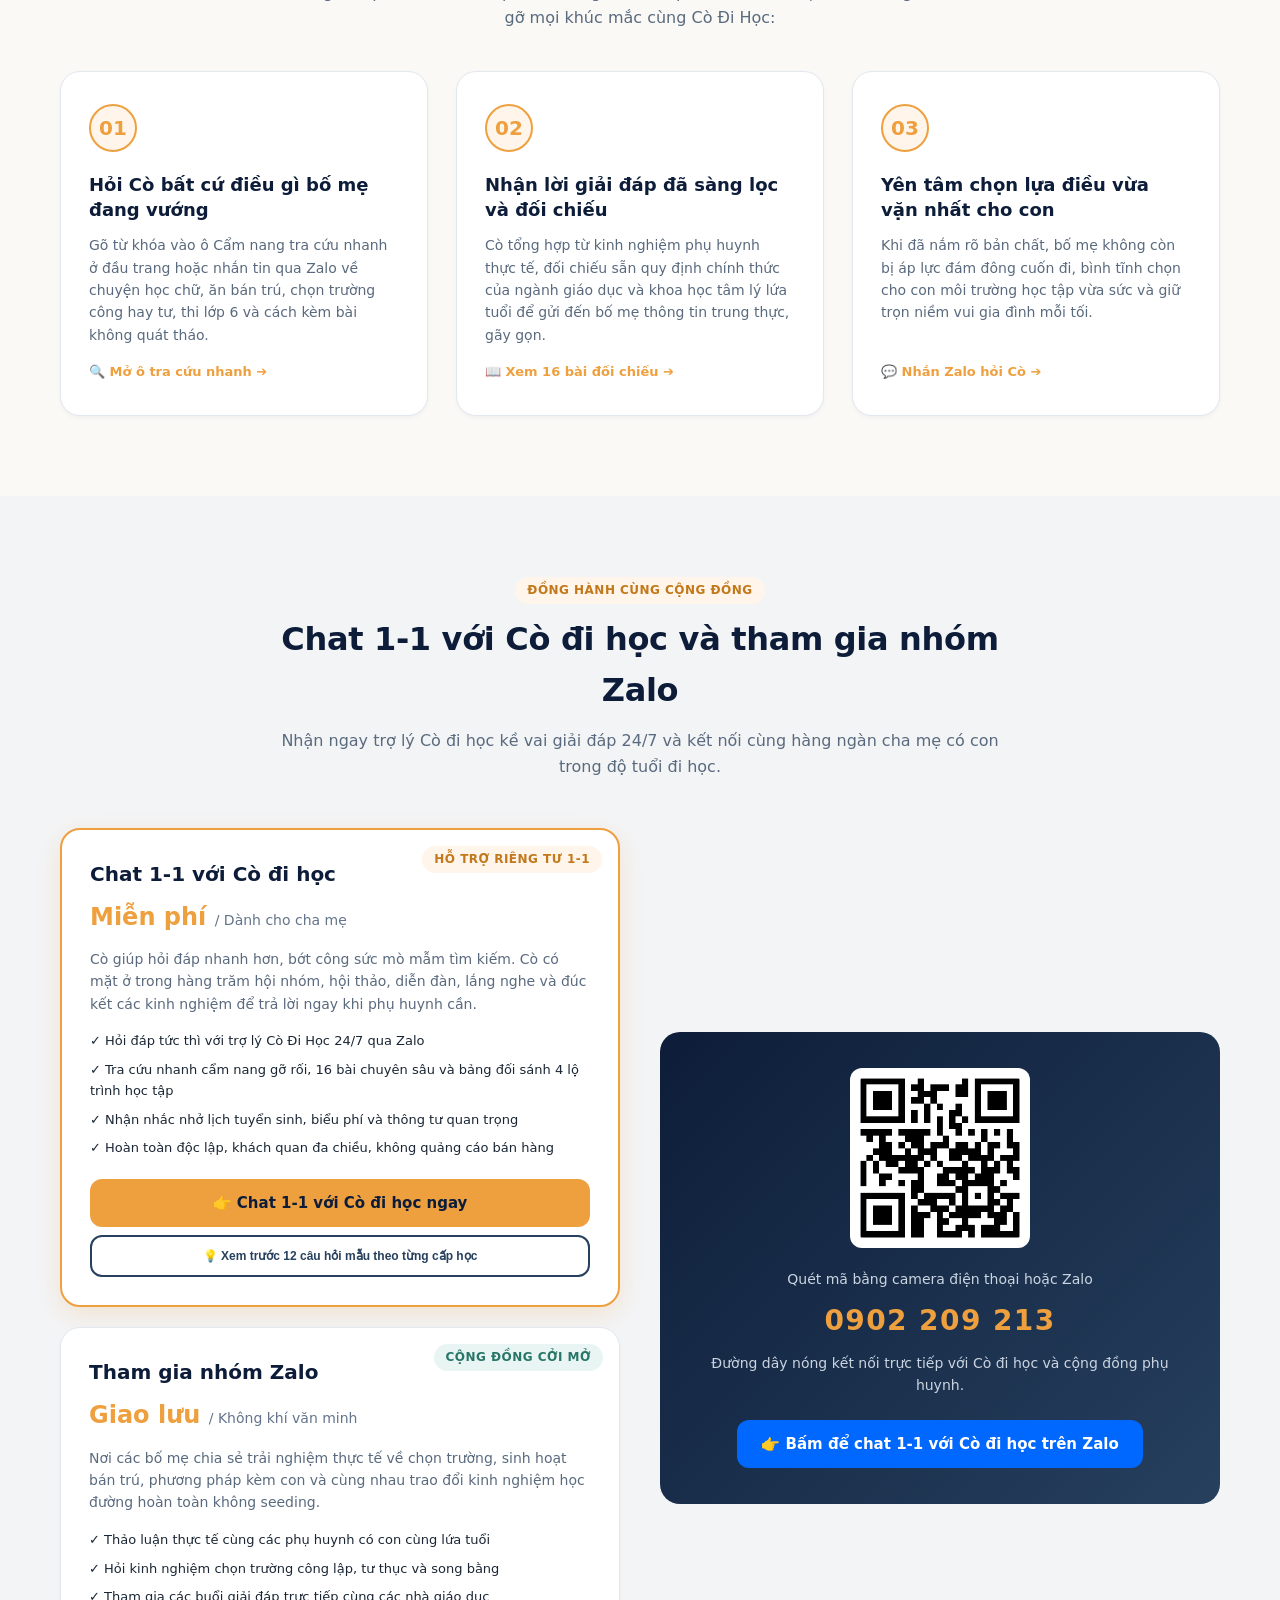
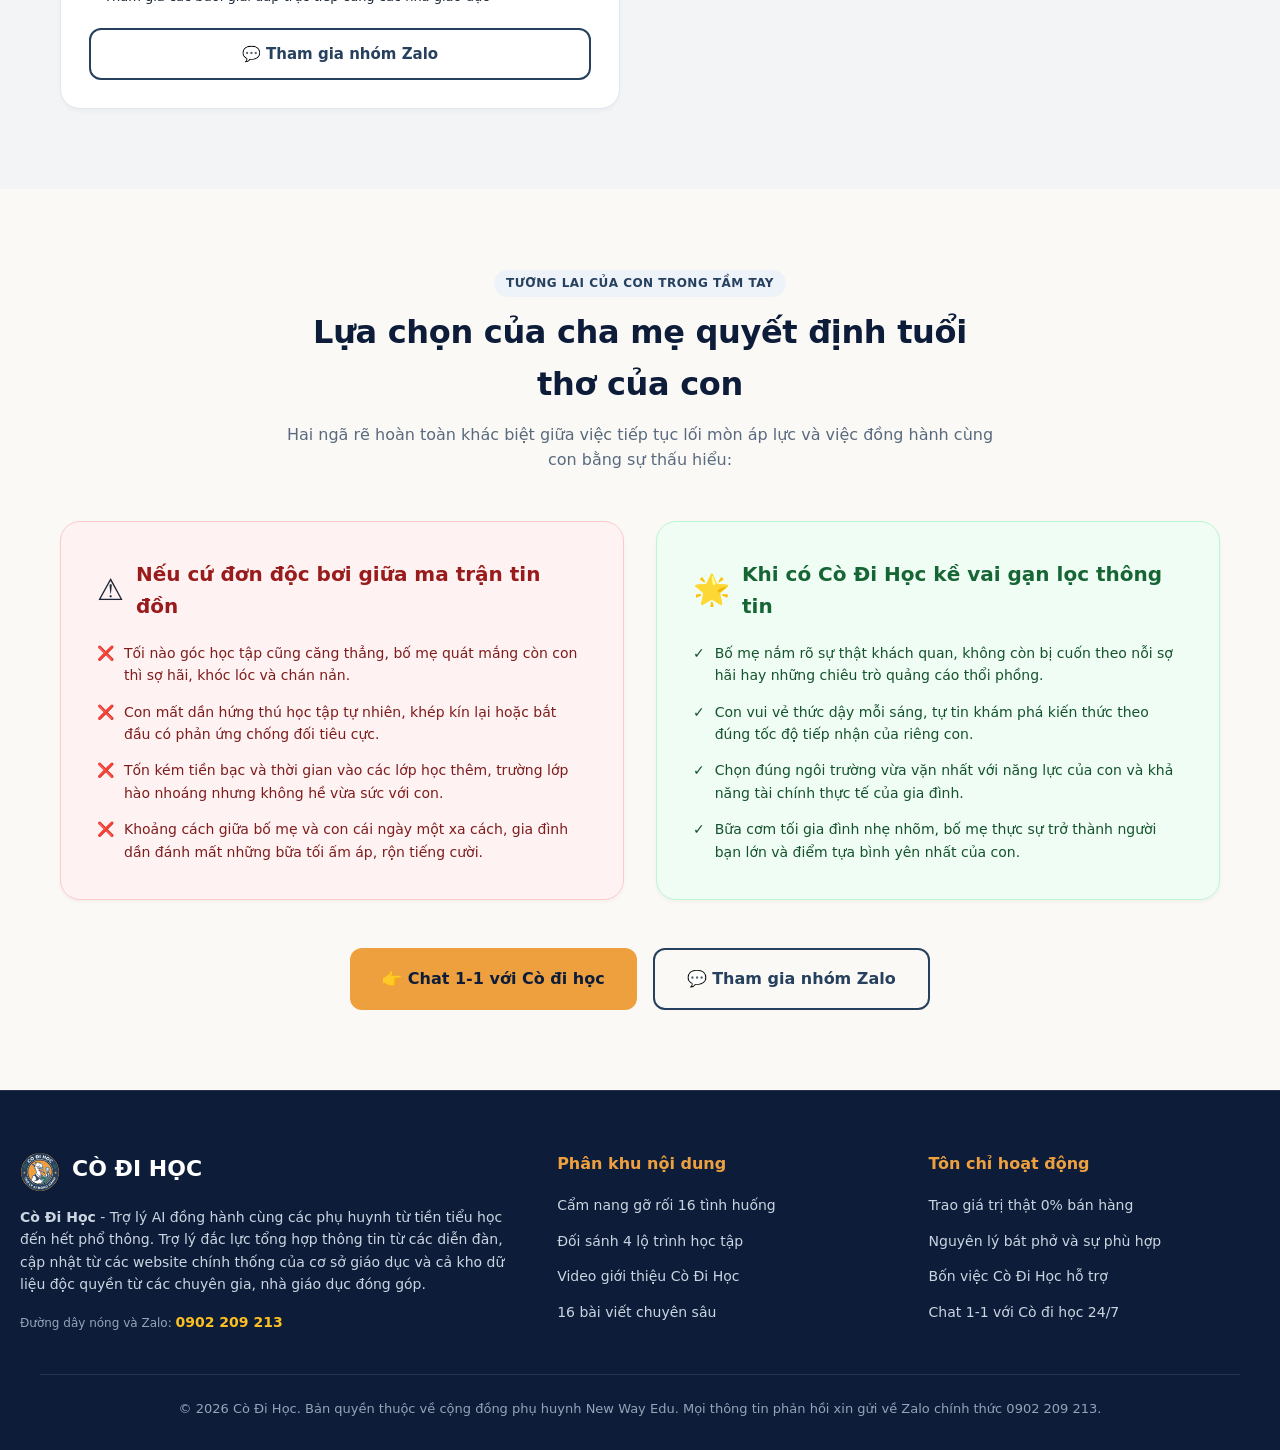
==== commit 5aa119f3: "feat(ux-cro): replace C-01 tiktok clips with 16:9 Cò Đi Học homepage intro video and resolve all par" ====
--- a/index.html
+++ b/index.html
@@ -13,7 +13,7 @@
     <link href="https://fonts.googleapis.com/css2?family=Plus+Jakarta+Sans:ital,wght@0,400;0,500;0,600;0,700;0,800;1,400;1,600&family=Merriweather:ital,wght@0,300;0,400;0,700;1,300;1,400&display=swap" rel="stylesheet">
     
     <!-- CSS Core -->
-    <link rel="stylesheet" href="assets/css/style.css">
+    <link rel="stylesheet" href="assets/css/style.css?v=20261108_v3">
 </head>
 <body>
 
@@ -30,20 +30,19 @@
 
             <nav>
                 <ul class="nav-menu" id="navMenu">
-                    <li><a href="#values-section" class="nav-link">4 việc Cò giúp</a></li>
-                    <li><a href="#problem-section" class="nav-link">Tiếng lòng cha mẹ</a></li>
+                    <li><a href="#resources-section" class="nav-link">Tra cứu nhanh</a></li>
+                    <li><a href="#video-section" class="nav-link">Giới thiệu Cò Đi Học</a></li>
                     <li><a href="#blog-section" class="nav-link">16 bài chuyên sâu</a></li>
-                    <li><a href="#video-section" class="nav-link">Thư viện video</a></li>
-                    <li><a href="#resources-section" class="nav-link">Cẩm nang gỡ rối</a></li>
+                    <li><a href="#problem-section" class="nav-link">Vì sao chọn Cò</a></li>
                     <li><a href="#community-section" class="nav-link">Cộng đồng Zalo</a></li>
                 </ul>
             </nav>
 
             <div class="header-actions">
-                <a href="https://zalo.me/0902209213?text=Toi%20muon%20chat%201-1%20voi%20Co%20di%20hoc" target="_blank" class="btn btn-primary btn-sm">
+                <a href="https://zalo.me/0902209213?text=Ch%C3%A0o%20C%C3%B2%20%C4%90i%20H%E1%BB%8Dc%2C%20t%C3%B4i%20mu%E1%BB%91n%20nh%E1%BB%9D%20C%C3%B2%20t%C6%B0%20v%E1%BA%A5n%20v%E1%BB%81%20vi%E1%BB%87c%20h%E1%BB%8Dc%20c%E1%BB%A7a%20con" target="_blank" class="btn btn-primary btn-sm">
                     <span>👉 Chat 1-1 với Cò</span>
                 </a>
-                <a href="https://zalo.me/0902209213?text=Toi%20muon%20tham%20gia%20nhom%20Zalo" target="_blank" class="btn btn-outline btn-sm header-community-btn">
+                <a href="https://zalo.me/0902209213?text=Ch%C3%A0o%20C%C3%B2%20%C4%90i%20H%E1%BB%8Dc%2C%20t%C3%B4i%20mu%E1%BB%91n%20tham%20gia%20nh%C3%B3m%20Zalo%20ph%E1%BB%A5%20huynh" target="_blank" class="btn btn-outline btn-sm header-community-btn">
                     <span>💬 Nhóm Zalo</span>
                 </a>
                 <button class="mobile-menu-btn" id="mobileMenuBtn" aria-label="Menu">☰</button>
@@ -51,30 +50,67 @@
         </div>
     </header>
 
-    <!-- Phân khu Hero: Chuẩn StoryBrand SB7 (Cân Đối 6:6 Thoáng Mắt) -->
+    <!-- Phân khu Hero: Chuẩn StoryBrand SB7 (Cân Đối 6:6 Thoáng Mắt + 4 Giá Trị Cốt Lõi) -->
     <section class="hero" id="hero-section">
         <div class="container hero-grid">
             <div class="hero-content">
                 <div class="hero-tag">
-                    <span>🌱 Dành riêng cho cha mẹ có con từ 4 đến 18 tuổi</span>
-                </div>
-                <!-- H1 đặt trọng tâm vào mong muốn cốt lõi của phụ huynh (Customer Desire) -->
+                    <span>🌱 Trợ lý AI độc lập dành cho cha mẹ có con từ 4 đến 18 tuổi</span>
+                </div>
                 <h1 class="hero-title">
                     Gỡ bỏ áp lực trường lớp, <span>để việc đồng hành cùng con không còn là cuộc chiến mỗi tối</span>
                 </h1>
-                <!-- Subheadline trả lời ngay Grunt Test: Cò Đi Học mang lại điều gì và giúp ích ra sao -->
                 <p class="hero-lead">
-                    <strong>Cò Đi Học</strong> giúp phụ huynh hỏi đáp nhanh hơn, bớt công sức mò mẫm tìm kiếm. Cò có mặt trong hàng trăm hội nhóm, hội thảo và diễn đàn giáo dục, luôn lắng nghe và đúc kết kinh nghiệm thực tế để trả lời ngay khi bố mẹ cần.
+                    <strong>Cò Đi Học</strong> giúp phụ huynh hỏi đáp nhanh hơn, bớt công sức mò mẫm tìm kiếm. Cò có mặt trong hàng trăm hội nhóm, hội thảo và diễn đàn giáo dục, luôn lắng nghe kinh nghiệm thực tế và đối chiếu văn bản chính thống để trả lời ngay khi bố mẹ cần.
                 </p>
 
-                <!-- Call to Action kép: Chat 1-1 với Cò đi học & Tham gia nhóm Zalo -->
+                <!-- 4 Giá Trị Cốt Lõi Tích Hợp Ngay Đầu Trang -->
+                <div class="hero-pillars-mini" id="values-section">
+                    <div class="hero-pillar-chip">
+                        <span class="pillar-chip-icon">⏱️</span>
+                        <div>
+                            <strong>Tiết kiệm thời gian</strong>
+                            <span>Hỏi đáp gọn trong 3 phút, khỏi thức đêm mò mẫm</span>
+                        </div>
+                    </div>
+                    <div class="hero-pillar-chip">
+                        <span class="pillar-chip-icon">🔍</span>
+                        <div>
+                            <strong>Tổng hợp không bị sót</strong>
+                            <span>Đầy đủ lịch tuyển sinh, học phí và thông tư Bộ, Sở</span>
+                        </div>
+                    </div>
+                    <div class="hero-pillar-chip">
+                        <span class="pillar-chip-icon">🛡️</span>
+                        <div>
+                            <strong>Sàng lọc không bị loạn</strong>
+                            <span>Lọc sạch chim mồi quảng cáo, giữ lại sự thật đa chiều</span>
+                        </div>
+                    </div>
+                    <div class="hero-pillar-chip">
+                        <span class="pillar-chip-icon">🧠</span>
+                        <div>
+                            <strong>Ghi nhớ khỏi đau đầu</strong>
+                            <span>Lưu sẵn cột mốc tâm lý và lộ trình theo độ tuổi con</span>
+                        </div>
+                    </div>
+                </div>
+
+                <!-- Call to Action dẫn thẳng vào nhu cầu tra cứu hoặc hỏi 1-1 -->
                 <div class="hero-actions">
-                    <a href="https://zalo.me/0902209213?text=Toi%20muon%20chat%201-1%20voi%20Co%20di%20hoc" target="_blank" class="btn btn-primary hero-btn-main">
-                        <span>👉 Chat 1-1 với Cò đi học</span>
+                    <a href="#resources-section" class="btn btn-primary hero-btn-main">
+                        <span>🔍 Tra cứu nhanh vấn đề của con</span>
                     </a>
-                    <a href="https://zalo.me/0902209213?text=Toi%20muon%20tham%20gia%20nhom%20Zalo" target="_blank" class="btn btn-outline">
-                        <span>💬 Tham gia nhóm Zalo</span>
+                    <a href="https://zalo.me/0902209213?text=Ch%C3%A0o%20C%C3%B2%20%C4%90i%20H%E1%BB%8Dc%2C%20t%C3%B4i%20mu%E1%BB%91n%20nh%E1%BB%9D%20C%C3%B2%20t%C6%B0%20v%E1%BA%A5n%20v%E1%BB%81%20vi%E1%BB%87c%20h%E1%BB%8Dc%20c%E1%BB%A7a%20con" target="_blank" class="btn btn-outline">
+                        <span>👉 Chat 1-1 với Cò trên Zalo</span>
                     </a>
+                    <a href="#video-section" class="btn btn-outline">
+                        <span>▶ Xem video giới thiệu Cò (1 phút)</span>
+                    </a>
+                </div>
+
+                <div class="hero-trust-note">
+                    🔒 Hoàn toàn miễn phí cho phụ huynh • Không nhận quảng cáo trường hay trung tâm • Không gọi điện làm phiền
                 </div>
             </div>
 
@@ -84,53 +120,269 @@
         </div>
     </section>
 
-    <!-- Phân khu: 4 Việc Cốt Lõi Cò Đồng Hành (Value Strip Độc Lập) -->
-    <section class="section values-strip-section" id="values-section">
-        <div class="container">
-            <div class="section-header text-center">
-                <span class="badge badge-orange section-badge">4 việc Cò hỗ trợ</span>
-                <h2 class="section-title">Cò Đi Học giúp bố mẹ thảnh thơi hơn mỗi ngày</h2>
-                <p class="section-subtitle">
-                    Không còn phải đơn độc bơi trong ma trận thông tin, Cò kề vai chia sẻ 4 gánh nặng lớn nhất:
-                </p>
-            </div>
-
-            <div class="values-strip-grid">
-                <div class="value-strip-card">
-                    <div class="value-strip-icon">⏱️</div>
-                    <h3 class="value-strip-title">Tiết kiệm thời gian</h3>
-                    <p class="value-strip-desc">Không phải thức trắng đêm lội hàng chục hội nhóm. Mọi thông tin cốt lõi được chắt lọc gọn gàng trong 3 phút.</p>
-                </div>
-
-                <div class="value-strip-card">
-                    <div class="value-strip-icon">🔍</div>
-                    <h3 class="value-strip-title">Tổng hợp để không bị sót</h3>
-                    <p class="value-strip-desc">Nắm trọn lịch tuyển sinh, biểu phí, quy chế thi và thông tư mới nhất từ Bộ, Sở và các trường.</p>
-                </div>
-
-                <div class="value-strip-card">
-                    <div class="value-strip-icon">🛡️</div>
-                    <h3 class="value-strip-title">Sàng lọc để không bị loạn</h3>
-                    <p class="value-strip-desc">Gạn sạch chiêu trò quảng cáo, chim mồi hay review ảo, giữ lại sự thật khách quan đa chiều.</p>
-                </div>
-
-                <div class="value-strip-card">
-                    <div class="value-strip-icon">🧠</div>
-                    <h3 class="value-strip-title">Ghi nhớ để khỏi đau đầu</h3>
-                    <p class="value-strip-desc">Lưu sẵn mọi hạn nộp hồ sơ, giấy tờ và biểu phí để nhắc bố mẹ đúng lúc, không lo quên việc.</p>
-                </div>
-            </div>
-        </div>
-    </section>
-
-    <!-- 3 Tầng Thử Thách Thực Tế Của Phụ Huynh (StoryBrand SB7: The Problem) -->
-    <section class="section section-alt" id="problem-section">
+    <!-- PHÂN KHU 1 (ĐƯA LÊN NGAY DƯỚI HERO): TRA CỨU NHANH 16 TÌNH HUỐNG & ĐỐI SÁNH 4 LỘ TRÌNH -->
+    <section class="section section-alt" id="resources-section">
         <div class="container">
             <div class="section-header">
-                <span class="badge badge-orange section-badge">Thấu cảm & lắng nghe</span>
-                <h2 class="section-title">Những nỗi trăn trở khiến cha mẹ luôn bất an</h2>
+                <span class="badge badge-orange section-badge">Gỡ rối tức thì • Có căn cứ pháp lý và khoa học</span>
+                <h2 class="section-title">Bố mẹ đang vướng mắc chuyện gì của con hôm nay?</h2>
                 <p class="section-subtitle">
-                    Đồng hành cùng con suốt từ tiền tiểu học đến hết phổ thông, hầu như cha mẹ nào cũng từng trải qua những cảm giác mệt mỏi này:
+                    Gõ từ khóa hoặc bấm chọn nhanh chủ đề bên dưới để xem ngay hướng xử lý thực tế đã được Cò Đi Học đối chiếu từ các văn bản của Bộ, Sở GD&ĐT và kinh nghiệm của hàng ngàn phụ huynh đi trước.
+                </p>
+            </div>
+
+            <!-- Resource Tabs: 2 Tab Giá Trị Thực Chứng -->
+            <div class="resource-nav">
+                <button class="resource-nav-btn active" data-target="pane-guides">💡 Hỏi đáp nhanh 16 tình huống thực tế</button>
+                <button class="resource-nav-btn" data-target="pane-curricula">⚖️ Đối sánh 4 lộ trình học tập phổ thông</button>
+            </div>
+
+            <!-- Pane 1: Cẩm Nang Gỡ Rối Học Đường (Đúc kết từ 16 bài nghiên cứu thật) -->
+            <div class="resource-pane active" id="pane-guides">
+                <div class="search-bar-wrap">
+                    <span class="search-icon">🔍</span>
+                    <input type="text" id="guideSearchInput" class="search-input" placeholder="Gõ vấn đề của con (ví dụ: đọc trơn chậm, ăn bán trú, tiết liên kết, cận thị, lớp 6, seeding)...">
+                </div>
+
+                <!-- Quick Filter Chips giúp phụ huynh chạm 1 lần mở ngay câu trả lời -->
+                <div class="quick-chips-wrap" id="quickSearchChips">
+                    <span class="quick-chips-label">Chủ đề cha mẹ hỏi nhiều:</span>
+                    <button type="button" class="quick-chip active" data-kw="">✨ Tất cả 16 tình huống</button>
+                    <button type="button" class="quick-chip" data-kw="đọc trơn">🎒 Đọc trơn và viết chữ lớp 1</button>
+                    <button type="button" class="quick-chip" data-kw="quát tháo">🔥 Kèm con không quát tháo</button>
+                    <button type="button" class="quick-chip" data-kw="bán trú">🍱 Bữa ăn bán trú</button>
+                    <button type="button" class="quick-chip" data-kw="liên kết">🕠 Đón muộn và tiết liên kết</button>
+                    <button type="button" class="quick-chip" data-kw="cận">👓 Cận thị lớp đông</button>
+                    <button type="button" class="quick-chip" data-kw="lớp 6">🏫 Quá tải lớp 6</button>
+                    <button type="button" class="quick-chip" data-kw="seeding">🛡️ Nhận diện seeding chọn trường</button>
+                </div>
+
+                <div class="guides-grid" id="guidesContainer">
+                    <!-- Javascript will render 4 practical guide groups linked to the 16 real articles -->
+                </div>
+            </div>
+
+            <!-- Pane 2: Đối Sánh 4 Hệ Chương Trình -->
+            <div class="resource-pane" id="pane-curricula">
+                <div class="curricula-grid" id="curriculaContainer">
+                    <!-- Javascript will render 4 educational systems -->
+                </div>
+            </div>
+        </div>
+    </section>
+
+    <!-- PHÂN KHU 2: VIDEO GIỚI THIỆU CÒ ĐI HỌC (THUYẾT PHỤC PHỤ HUYNH MỚI TRONG 80 GIÂY) -->
+    <section class="section" id="video-section">
+        <div class="container">
+            <div class="section-header">
+                <span class="badge badge-green section-badge">Hiểu rõ Cò Đi Học trong 80 giây</span>
+                <h2 class="section-title">Vì sao hàng ngàn cha mẹ chọn Cò Đi Học làm người bạn đồng hành?</h2>
+                <p class="section-subtitle">
+                    Xem video giới thiệu ngắn dưới đây để hiểu cách Cò Đi Học tổng hợp kinh nghiệm thực tế từ hàng trăm diễn đàn, đối chiếu văn bản chính thống và giúp gia đình gỡ bỏ áp lực học đường.
+                </p>
+            </div>
+
+            <div class="video-showcase-grid">
+                <!-- Video Player Container (Khung 16:9 Chuẩn Widescreen Full HD) -->
+                <div class="main-player-wrap">
+                    <div class="video-ratio-16-9">
+                        <video id="mainVideoPlayer" class="player-element" controls playsinline poster="assets/images/codihoc_intro_poster.png">
+                            <source src="assets/videos/codihoc_intro_homepage.mp4" type="video/mp4">
+                            Trình duyệt của bạn không hỗ trợ thẻ video.
+                        </video>
+                    </div>
+                    <div class="video-player-caption">
+                        <span>🎙️ Giọng đọc thuyết minh tiếng Việt • Có phụ đề trực quan theo từng câu</span>
+                        <a href="https://zalo.me/0902209213?text=Ch%C3%A0o%20C%C3%B2%20%C4%90i%20H%E1%BB%8Dc%2C%20t%C3%B4i%20v%E1%BB%ABa%20xem%20video%20gi%E1%BB%9Bi%20thi%E1%BB%87u%20v%C3%A0%20mu%E1%BB%91n%20h%E1%BB%8Fi%20th%C3%AAm%20cho%20con" target="_blank" class="read-more-link text-xs">Hỏi Cò trên Zalo ➔</a>
+                    </div>
+                </div>
+
+                <!-- 5 Chương Mục Trong Video (Bấm Để Tua Nhanh) & Lời Thoại Thu Gọn -->
+                <div class="video-info-box">
+                    <h3 class="video-playlist-title">
+                        <span>🎬 5 nội dung cốt lõi trong video (Bấm để xem từng phần)</span>
+                    </h3>
+
+                    <div class="video-playlist" id="introChapterList">
+                        <div class="video-item active" data-seek="0">
+                            <div class="video-item-thumb">01</div>
+                            <div class="video-item-info">
+                                <h4>Thấu hiểu nỗi lòng cha mẹ giữa ma trận tin đồn</h4>
+                                <p>00:00 - 00:12 • Hỏi 10 nơi nhận 10 lời khuyên trái ngược, khen chê lẫn quảng cáo</p>
+                            </div>
+                        </div>
+
+                        <div class="video-item" data-seek="12.2">
+                            <div class="video-item-thumb">02</div>
+                            <div class="video-item-info">
+                                <h4>Cò Đi Học là ai và nguyên tắc hoạt động độc lập</h4>
+                                <p>00:12 - 00:26 • Đồng hành từ tiền tiểu học đến hết lớp 12, không nhận quảng cáo</p>
+                            </div>
+                        </div>
+
+                        <div class="video-item" data-seek="26.4">
+                            <div class="video-item-thumb">03</div>
+                            <div class="video-item-info">
+                                <h4>Ba nguồn dữ liệu thực chứng kiểm chứng chéo</h4>
+                                <p>00:26 - 00:44 • Diễn đàn phụ huynh, văn bản Bộ và Sở GD&ĐT cùng chuyên gia</p>
+                            </div>
+                        </div>
+
+                        <div class="video-item" data-seek="44.7">
+                            <div class="video-item-thumb">04</div>
+                            <div class="video-item-info">
+                                <h4>Bốn việc Cò Đi Học làm thay để bố mẹ nhẹ gánh</h4>
+                                <p>00:45 - 01:00 • Tiết kiệm thời gian, tổng hợp, sàng lọc và ghi nhớ lộ trình</p>
+                            </div>
+                        </div>
+
+                        <div class="video-item" data-seek="60.8">
+                            <div class="video-item-thumb">05</div>
+                            <div class="video-item-info">
+                                <h4>Cách tra cứu trên trang web và hỏi riêng 1-1 qua Zalo</h4>
+                                <p>01:01 - 01:20 • Tra cứu nhanh 16 tình huống hoặc nhắn Zalo 0902 209 213 miễn phí</p>
+                            </div>
+                        </div>
+                    </div>
+
+                    <!-- Lời Thoại Video Thu Gọn (Không làm ngợp mắt người xem) -->
+                    <details class="video-script-card" id="videoScriptDetails">
+                        <summary class="script-header">
+                            <span>📜 Xem toàn bộ lời thoại thuyết minh trong video</span>
+                            <span class="text-xs text-slate-500 font-normal" id="videoTitleDisplay">Thời lượng 1 phút 20 giây ▾</span>
+                        </summary>
+                        <div class="script-body" id="videoScriptBody">
+                            <pre class="font-sans whitespace-pre-wrap text-slate-700">[00:00 - 00:12] Phần 1 - Thấu hiểu nỗi lòng cha mẹ giữa ma trận tin đồn:
+"Chào bố mẹ! Có bao giờ bố mẹ thức đến khuya lướt hàng chục hội nhóm để tìm trường cho con, lo lắng vì con vào lớp một đọc chậm hay bữa ăn bán trú ở trường chưa hợp miệng, nhưng càng đọc hàng trăm bình luận khen chê lẫn lộn quảng cáo lại càng rối trí?"
+
+[00:12 - 00:26] Phần 2 - Cò Đi Học là ai và đứng về phía ai:
+"Đó chính là lý do Cò Đi Học ra đời. Cò là trợ lý trí tuệ nhân tạo đồng hành cùng bố mẹ từ giai đoạn tiền tiểu học đến hết bậc phổ thông. Không nhận quảng cáo cho bất kỳ trường học hay trung tâm nào, Cò đứng hoàn toàn về phía phụ huynh để giúp gia đình tìm ra giải pháp vừa vặn nhất với con."
+
+[00:26 - 00:44] Phần 3 - Ba nguồn dữ liệu thực chứng tạo nên câu trả lời của Cò:
+"Mỗi câu trả lời của Cò Đi Học được tổng hợp từ ba nguồn dữ liệu kiểm chứng chéo. Thứ nhất, lắng nghe kinh nghiệm thực tế từ hàng trăm hội nhóm và diễn đàn phụ huynh, gạn lọc sạch quảng cáo trá hình. Thứ hai, đối chiếu trực tiếp văn bản pháp lý của Bộ, Sở Giáo dục và cổng thông tin nhà trường. Và thứ ba, kho dữ liệu độc quyền do các chuyên gia cùng nhà giáo dục tâm huyết đóng góp."
+
+[00:45 - 01:00] Phần 4 - Bốn việc Cò Đi Học làm thay để bố mẹ nhẹ gánh:
+"Nhờ đó, Cò giúp bố mẹ bốn việc thiết thực mỗi ngày. Một là tiết kiệm thời gian, hỏi một câu có ngay đáp án thay vì thức đêm mò mẫm. Hai là tổng hợp toàn diện để không bỏ sót mốc tuyển sinh quan trọng. Ba là sàng lọc trung thực để không bị loạn trước tin đồn. Bốn là ghi nhớ lộ trình của con để bố mẹ khỏi đau đầu."
+
+[01:01 - 01:20] Phần 5 - Hướng dẫn tra cứu ngay trên trang web và hỏi đáp Zalo 24/7:
+"Ngay trên trang web này, bố mẹ có thể gõ từ khóa vào ô tra cứu nhanh bên dưới để xem ngay hướng xử lý cho mười sáu tình huống học đường phổ biến nhất hoặc đọc toàn văn các bài nghiên cứu chuyên sâu. Khi cần hỏi riêng cho trường hợp của con, bố mẹ hãy bấm nút Chat Zalo không chín không hai, hai không chín, hai một ba để trò chuyện trực tiếp cùng Cò Đi Học hoàn toàn miễn phí nhé!"</pre>
+                        </div>
+                    </details>
+                </div>
+            </div>
+        </div>
+    </section>
+
+    <!-- PHÂN KHU 3: 16 BÀI VIẾT CHUYÊN SÂU (HIỂN THỊ TIỆM TIẾN 6 BÀI TIÊU BIỂU + NÚT XEM TẤT CẢ) -->
+    <section class="section section-alt" id="blog-section">
+        <div class="container">
+            <div class="section-header">
+                <span class="badge badge-orange section-badge">Trao giá trị thật • 0% bán hàng</span>
+                <h2 class="section-title">16 bài viết chuyên sâu gỡ rối học đường</h2>
+                <p class="section-subtitle">
+                    Mỗi bài viết đều mở đầu bằng danh sách các bước hành động cụ thể tại nhà, đi kèm kịch bản trao đổi khéo léo với nhà trường và căn cứ pháp lý rõ ràng.
+                </p>
+            </div>
+
+            <!-- Bộ lọc cấp học -->
+            <div class="filter-tabs" id="blogFilterTabs">
+                <button class="tab-btn active" data-filter="all">🌟 Tất cả chuyên đề (16)</button>
+                <button class="tab-btn" data-filter="tiền tiểu học">🎒 Tiền tiểu học và lớp 1 (2)</button>
+                <button class="tab-btn" data-filter="tiểu học">📚 Tiểu học (11)</button>
+                <button class="tab-btn" data-filter="lớp 6">🏫 Chuyển cấp lớp 6 (2)</button>
+                <button class="tab-btn" data-filter="song bằng">🌏 Chọn trường và tư thục (1)</button>
+            </div>
+
+            <!-- Grid 16 Bài Viết -->
+            <div class="blog-grid" id="blogGrid">
+                <!-- Javascript will dynamically inject 16 real articles here -->
+            </div>
+
+            <!-- Nút Mở Rộng Toàn Bộ 16 Bài Nghiên Cứu (Giảm độ dài cuộn trang lần đầu trên Mobile) -->
+            <div class="blog-expand-wrap text-center mt-8" id="blogExpandWrap">
+                <button type="button" class="btn btn-outline blog-expand-btn" id="toggleAllBlogsBtn">
+                    <span>📖 Xem đầy đủ cả 16 bài nghiên cứu chuyên sâu (Còn 10 bài nữa ▾)</span>
+                </button>
+            </div>
+        </div>
+    </section>
+
+    <!-- NOVEL VIEWER MODAL (/ak:markdown-novel-viewer) -->
+    <div class="reader-modal" id="readerModal">
+        <div class="reader-progress-bar" id="readerProgressBar"></div>
+        <div class="reader-container">
+            <!-- Sidebar Mục Lục (Desktop) -->
+            <aside class="reader-sidebar">
+                <div class="reader-sidebar-title">
+                    <span>📑 Mục lục bài viết</span>
+                </div>
+                <ul class="toc-list" id="readerTocList"></ul>
+                
+                <div class="mt-8 pt-6 border-t border-slate-200">
+                    <div class="text-xs text-slate-500 mb-2">Cần tư vấn riêng về chủ đề này?</div>
+                    <a href="https://zalo.me/0902209213" target="_blank" class="btn btn-zalo text-xs w-full" id="readerAskZaloBtn">
+                        <span>💬 Hỏi Cò trên Zalo</span>
+                    </a>
+                </div>
+            </aside>
+
+            <!-- Khung Nội Dung Đọc Chính -->
+            <main class="reader-main">
+                <!-- Thanh Top Bar Ghim Cố Định (Sticky) giúp Mobile đóng bài bất cứ lúc nào -->
+                <div class="reader-top-bar">
+                    <span class="badge badge-navy" id="readerLevelBadge">Cấp học</span>
+                    <button class="close-reader-btn" id="closeReaderBtn" title="Đóng chế độ đọc (ESC)">✕ Đóng bài</button>
+                </div>
+
+                <h1 class="reader-article-title" id="readerArticleTitle">Tiêu đề bài viết</h1>
+                
+                <div class="reader-meta-bar">
+                    <span id="readerReadTime">⚡ Có hướng xử lý áp dụng ngay</span>
+                    <span>•</span>
+                    <span>Nguồn: <strong>Tủ sách chẩn đoán Cò Đi Học</strong></span>
+                </div>
+
+                <!-- Parent Quote Box -->
+                <div class="reader-parent-quote">
+                    <div class="reader-parent-quote-title">
+                        <span>🎙️ Tiếng lòng phụ huynh khảo sát thực tế</span>
+                    </div>
+                    <div class="reader-parent-quote-text" id="readerQuoteText">
+                        "Nội dung tiếng lòng phụ huynh..."
+                    </div>
+                </div>
+
+                <!-- Mục Lục Thu Gọn Dành Cho Điện Thoại (Mobile TOC) -->
+                <details class="reader-mobile-toc" id="readerMobileTocWrap">
+                    <summary>📑 Mục lục bài viết - Bấm để chuyển nhanh đến phần bố mẹ cần xem ▾</summary>
+                    <ul class="toc-list" id="readerMobileTocList"></ul>
+                </details>
+
+                <!-- Clean Markdown-rendered HTML Body -->
+                <article class="reader-content" id="readerContent"></article>
+
+                <!-- Reader CTA -->
+                <div class="reader-cta-box">
+                    <h3 class="reader-cta-title">Bố mẹ đang gặp tình huống tương tự với con?</h3>
+                    <p class="reader-cta-desc">
+                        Mỗi đứa trẻ có nhịp độ tiếp thu và hoàn cảnh gia đình riêng biệt. Hãy nhắn tin để trợ lý Cò Đi Học cùng bố mẹ tháo gỡ từng bước nhẹ nhàng và hoàn toàn miễn phí.
+                    </p>
+                    <a href="https://zalo.me/0902209213" target="_blank" class="btn btn-primary" id="readerBottomZaloBtn">
+                        <span>💬 Nhắn Zalo hỏi Cò về trường hợp của con tôi</span>
+                    </a>
+                </div>
+            </main>
+        </div>
+    </div>
+
+    <!-- 3 Tầng Thử Thách Thực Tế & 3 Nguồn Dữ Liệu Thực Chứng (StoryBrand SB7: The Problem & The Guide) -->
+    <section class="section" id="problem-section">
+        <div class="container">
+            <div class="section-header">
+                <span class="badge badge-orange section-badge">Thấu cảm & thực chứng</span>
+                <h2 class="section-title">Vì sao cha mẹ thời nay càng đọc nhiều lại càng hoang mang?</h2>
+                <p class="section-subtitle">
+                    Đồng hành cùng con suốt từ tiền tiểu học đến hết phổ thông, hầu như gia đình nào cũng từng trải qua 3 áp lực vô hình này:
                 </p>
             </div>
 
@@ -184,7 +436,7 @@
                         <ul class="space-y-3 text-sm text-slate-200">
                             <li class="flex items-start gap-2">
                                 <span class="text-amber-400 font-bold">💬</span>
-                                <span><strong>Tổng hợp thông tin từ các diễn đàn:</strong> Lắng nghe tiếng lòng, trải nghiệm thực tế và phản ánh khách quan từ hàng trăm hội nhóm và diễn đàn phụ huynh chất lượng cao, bóc tách hoàn toàn mồi câu seeding tiếp thị.</span>
+                                <span><strong>Tổng hợp thông tin từ các diễn đàn:</strong> Lắng nghe tiếng lòng, trải nghiệm thực tế và phản ánh khách quan từ hàng trăm hội nhóm và diễn đàn phụ huynh chất lượng cao, loại bỏ hoàn toàn mồi câu seeding tiếp thị.</span>
                             </li>
                             <li class="flex items-start gap-2">
                                 <span class="text-amber-400 font-bold">🏛️</span>
@@ -198,247 +450,51 @@
                     </div>
                 </div>
             </div>
+
+            <!-- Lộ Trình 3 Bước Đồng Hành Cùng Bố Mẹ (StoryBrand SB7: The Plan) -->
+            <div class="mt-12 pt-6" id="plan-section">
+                <div class="section-header" style="margin-bottom: 32px;">
+                    <span class="badge badge-navy section-badge">3 bước nhẹ nhàng cùng Cò</span>
+                    <h2 class="section-title">Gỡ bỏ áp lực học đường cho cả gia đình</h2>
+                    <p class="section-subtitle">
+                        Không còn phải thức đêm tự mò mẫm giữa ma trận tin đồn, bố mẹ có thể từng bước tháo gỡ mọi khúc mắc cùng Cò Đi Học:
+                    </p>
+                </div>
+
+                <div class="plan-steps-grid">
+                    <div class="step-card">
+                        <div class="step-number">01</div>
+                        <h3 class="step-title">Hỏi Cò bất cứ điều gì bố mẹ đang vướng</h3>
+                        <p class="step-desc">
+                            Gõ từ khóa vào ô Cẩm nang tra cứu nhanh ở đầu trang hoặc nhắn tin qua Zalo về chuyện học chữ, ăn bán trú, chọn trường công hay tư, thi lớp 6 và cách kèm bài không quát tháo.
+                        </p>
+                        <a href="#resources-section" class="plan-card-link mt-4">🔍 Mở ô tra cứu nhanh ➔</a>
+                    </div>
+
+                    <div class="step-card">
+                        <div class="step-number">02</div>
+                        <h3 class="step-title">Nhận lời giải đáp đã sàng lọc và đối chiếu</h3>
+                        <p class="step-desc">
+                            Cò tổng hợp từ kinh nghiệm phụ huynh thực tế, đối chiếu sẵn quy định chính thức của ngành giáo dục và khoa học tâm lý lứa tuổi để gửi đến bố mẹ thông tin trung thực, gãy gọn.
+                        </p>
+                        <a href="#blog-section" class="plan-card-link mt-4">📖 Xem 16 bài đối chiếu ➔</a>
+                    </div>
+
+                    <div class="step-card">
+                        <div class="step-number">03</div>
+                        <h3 class="step-title">Yên tâm chọn lựa điều vừa vặn nhất cho con</h3>
+                        <p class="step-desc">
+                            Khi đã nắm rõ bản chất, bố mẹ không còn bị áp lực đám đông cuốn đi, bình tĩnh chọn cho con môi trường học tập vừa sức và giữ trọn niềm vui gia đình mỗi tối.
+                        </p>
+                        <a href="https://zalo.me/0902209213?text=Ch%C3%A0o%20C%C3%B2%20%C4%90i%20H%E1%BB%8Dc%2C%20t%C3%B4i%20mu%E1%BB%91n%20nh%E1%BB%9D%20C%C3%B2%20t%C6%B0%20v%E1%BA%A5n%20l%E1%BB%99%20tr%C3%ACnh%20v%E1%BB%ABa%20s%E1%BB%A9c%20cho%20con" target="_blank" class="plan-card-link mt-4">💬 Nhắn Zalo hỏi Cò ➔</a>
+                    </div>
+                </div>
+            </div>
         </div>
     </section>
 
-    <!-- Lộ Trình 3 Bước Đồng Hành Cùng Bố Mẹ (StoryBrand SB7: The Plan) -->
-    <section class="section" id="plan-section">
-        <div class="container">
-            <div class="section-header">
-                <span class="badge badge-navy section-badge">3 bước nhẹ nhàng cùng Cò</span>
-                <h2 class="section-title">Gỡ bỏ áp lực học đường cho cả gia đình</h2>
-                <p class="section-subtitle">
-                    Không còn phải thức đêm tự mò mẫm giữa ma trận tin đồn, bố mẹ có thể từng bước tháo gỡ mọi khúc mắc cùng Cò Đi Học:
-                </p>
-            </div>
-
-            <div class="plan-steps-grid">
-                <div class="step-card">
-                    <div class="step-number">01</div>
-                    <h3 class="step-title">Hỏi Cò bất cứ điều gì bố mẹ đang vướng</h3>
-                    <p class="step-desc">
-                        Nhắn tin cho Cò qua Zalo hoặc gõ vào Cẩm nang tra cứu (về học chữ, ăn bán trú, chọn trường công hay tư, thi lớp 6 hay cách kèm bài không quát tháo).
-                    </p>
-                </div>
-
-                <div class="step-card">
-                    <div class="step-number">02</div>
-                    <h3 class="step-title">Nhận lời giải đáp đã sàng lọc và đối chiếu</h3>
-                    <p class="step-desc">
-                        Cò tổng hợp từ kinh nghiệm phụ huynh thực tế, đối chiếu sẵn quy định chính thức của ngành giáo dục để gửi đến bố mẹ thông tin trung thực, gãy gọn.
-                    </p>
-                </div>
-
-                <div class="step-card">
-                    <div class="step-number">03</div>
-                    <h3 class="step-title">Yên tâm chọn lựa điều vừa vặn nhất cho con</h3>
-                    <p class="step-desc">
-                        Khi đã nắm rõ bản chất, bố mẹ không còn bị áp lực đám đông cuốn đi, bình tĩnh chọn cho con môi trường học tập vừa sức và giữ trọn niềm vui gia đình.
-                    </p>
-                </div>
-            </div>
-        </div>
-    </section>
-
-    <!-- PHÂN KHU 1: 16 BÀI VIẾT CHUYÊN SÂU (TRAO GIÁ TRỊ THẬT 0% BÁN HÀNG) -->
-    <section class="section section-alt" id="blog-section">
-        <div class="container">
-            <div class="section-header">
-                <span class="badge badge-orange section-badge">Trao giá trị thật • 0% bán hàng</span>
-                <h2 class="section-title">16 bài viết chuyên sâu gỡ rối học đường</h2>
-                <p class="section-subtitle">
-                    Toàn văn 16 bài nghiên cứu độc lập bóc tách áp lực học tập từ tiền tiểu học, tiểu học, lớp 6 chuyển cấp đến song bằng quốc tế.
-                </p>
-            </div>
-
-            <!-- Bộ lọc cấp học -->
-            <div class="filter-tabs" id="blogFilterTabs">
-                <button class="tab-btn active" data-filter="all">Tất cả (16)</button>
-                <button class="tab-btn" data-filter="tiền tiểu học">Tiền tiểu học và lớp 1 (2)</button>
-                <button class="tab-btn" data-filter="tiểu học">Tiểu học (11)</button>
-                <button class="tab-btn" data-filter="lớp 6">Chuyển cấp lớp 6 (2)</button>
-                <button class="tab-btn" data-filter="song bằng">Song bằng và tư thục (1)</button>
-            </div>
-
-            <!-- Grid 16 Bài Viết -->
-            <div class="blog-grid" id="blogGrid">
-                <!-- Javascript will dynamically inject 16 real articles here -->
-            </div>
-        </div>
-    </section>
-
-    <!-- NOVEL VIEWER MODAL (/ak:markdown-novel-viewer) -->
-    <div class="reader-modal" id="readerModal">
-        <div class="reader-progress-bar" id="readerProgressBar"></div>
-        <div class="reader-container">
-            <!-- Sidebar Mục Lục -->
-            <aside class="reader-sidebar">
-                <div class="reader-sidebar-title">
-                    <span>📑 Mục lục bài viết</span>
-                </div>
-                <ul class="toc-list" id="readerTocList"></ul>
-                
-                <div class="mt-8 pt-6 border-t border-slate-200">
-                    <div class="text-xs text-slate-500 mb-2">Cần tư vấn thêm về bài viết này?</div>
-                    <a href="https://zalo.me/0902209213" target="_blank" class="btn btn-zalo text-xs w-full" id="readerAskZaloBtn">
-                        <span>💬 Hỏi Cò trên Zalo</span>
-                    </a>
-                </div>
-            </aside>
-
-            <!-- Khung Nội Dung Đọc Chính -->
-            <main class="reader-main">
-                <div class="reader-top-bar">
-                    <span class="badge badge-navy" id="readerLevelBadge">Cấp học</span>
-                    <button class="close-reader-btn" id="closeReaderBtn" title="Đóng chế độ đọc (ESC)">✕</button>
-                </div>
-
-                <h1 class="reader-article-title" id="readerArticleTitle">Tiêu đề bài viết</h1>
-                
-                <div class="reader-meta-bar">
-                    <span id="readerReadTime">⏱️ 5 phút đọc</span>
-                    <span>•</span>
-                    <span>Nguồn: <strong>Tủ sách chẩn đoán Cò Đi Học</strong></span>
-                </div>
-
-                <!-- Parent Quote Box -->
-                <div class="reader-parent-quote">
-                    <div class="reader-parent-quote-title">
-                        <span>🎙️ Tiếng lòng phụ huynh khảo sát thực tế</span>
-                    </div>
-                    <div class="reader-parent-quote-text" id="readerQuoteText">
-                        "Nội dung tiếng lòng phụ huynh..."
-                    </div>
-                </div>
-
-                <!-- Clean Markdown-rendered HTML Body -->
-                <article class="reader-content" id="readerContent"></article>
-
-                <!-- Reader CTA -->
-                <div class="reader-cta-box">
-                    <h3 class="reader-cta-title">Bố mẹ có gặp phải tình huống tương tự?</h3>
-                    <p class="reader-cta-desc">
-                        Mỗi đứa trẻ có tốc độ tiếp thu và năng lực tiếp nhận bài vở riêng biệt. Đừng để áp lực so sánh làm tổn thương con. Hãy nhắn tin để Cò Đi Học cùng bạn tháo gỡ từng bài toán cụ thể.
-                    </p>
-                    <a href="https://zalo.me/0902209213" target="_blank" class="btn btn-primary">
-                        <span>💬 Hỏi Cò Đi Học trường hợp của con tôi trên Zalo</span>
-                    </a>
-                </div>
-            </main>
-        </div>
-    </div>
-
-    <!-- PHÂN KHU 2: THƯ VIỆN VIDEO HOẠT HÌNH CÒ ĐI HỌC -->
-    <section class="section" id="video-section">
-        <div class="container">
-            <div class="section-header">
-                <span class="badge badge-green section-badge">Hoạt hình góc nhìn Cò Đi Học • Dễ hiểu trong 1 phút</span>
-                <h2 class="section-title">Thư viện video hoạt hình Cò Đi Học</h2>
-                <p class="section-subtitle">
-                    Hóa giải những trăn trở giáo dục hóc búa thành những mẩu chuyện hoạt hình dí dỏm, sâu sắc và dễ tiếp cận dưới góc nhìn của chú Cò Đi Học thông thái.
-                </p>
-            </div>
-
-            <div class="video-showcase-grid">
-                <!-- Video Player Container (Khung 9:16 chuẩn Shorts/TikTok) -->
-                <div class="main-player-wrap">
-                    <div class="video-ratio-9-16">
-                        <video id="mainVideoPlayer" class="player-element" controls playsinline poster="assets/images/pose_a_02_chalkboard_pointer.png">
-                            <source src="assets/videos/codihoc_c01_kudo_9x16.mp4" type="video/mp4">
-                            Trình duyệt của bạn không hỗ trợ thẻ video.
-                        </video>
-                    </div>
-                </div>
-
-                <!-- Playlist & Kịch Bản Phân Cảnh -->
-                <div class="video-info-box">
-                    <h3 class="video-playlist-title">
-                        <span>🎬 Tuyến nội dung phát sóng</span>
-                    </h3>
-
-                    <div class="video-playlist">
-                        <div class="video-item active" data-video="v1">
-                            <div class="video-item-thumb">▶</div>
-                            <div class="video-item-info">
-                                <h4>Tập 1 - Đầu tư học tiền tiểu học cả năm sao vào lớp 1 con vẫn đuối sức?</h4>
-                                <p>Phân tích từ 15 bài thảo luận và 107 bình luận thực tế • Thời lượng 1:20</p>
-                            </div>
-                        </div>
-
-                        <div class="video-item" data-video="v2">
-                            <div class="video-item-thumb">▶</div>
-                            <div class="video-item-info">
-                                <h4>Tập 2 - Giải mã bộ nhớ âm vị, sụn cổ tay trẻ 6 tuổi và 3 mẹo đọc thông viết thoáng</h4>
-                                <p>Đối chiếu Thông tư 32 và 3 kỹ thuật gỡ rối tại bàn học • Thời lượng 1:56</p>
-                            </div>
-                        </div>
-                    </div>
-
-                    <!-- Kịch Bản / Lời Thoại Hoạt Hình -->
-                    <div class="video-script-card">
-                        <div class="script-header">
-                            <span>📜 Lời thoại thực tế trong video đang phát</span>
-                            <span class="text-xs text-slate-500 font-normal" id="videoTitleDisplay">Tập 1 - Lớp 1 quá tải (Thời lượng 1:20)</span>
-                        </div>
-                        <div class="script-body" id="videoScriptBody">
-                            <pre class="font-sans whitespace-pre-wrap text-slate-700">[00:00 - 00:19] Cảnh 1 & 2 - Hai cú sốc đầu đời của học sinh lớp 1:
-"Đã tốn bao nhiêu tiền và công sức cho con đi học trước từ mẫu giáo, vậy mà vừa bước vào lớp một, tối nào hai mẹ con cũng đánh vật đến kiệt sức! Cò Đi Học đã rà soát 15 bài thảo luận với 107 bình luận thực tế từ 5 hội nhóm phụ huynh tiểu học. Nỗi bất lực lớn nhất tập trung vào hai cú sốc ngay học kỳ đầu tiên."
-
-[00:20 - 00:39] Cảnh 3 & 4 - Cú sốc số 1 về đánh vần và đọc trơn:
-"Cú sốc số một là con chưa đánh vần vững đã phải đọc trơn cả bài thơ dài! Nhiều bé mới học nhận biết mặt chữ, vần 'ung' còn chưa học tới mà bài về nhà đã bắt đọc trơn cả câu. Đánh vần chữ sau thì quên mất chữ trước, hai mẹ con vừa khóc vừa đọc. Có mẹ nghẹn ngào kể chuyện con đọc trơn không kịp còn bị cô giáo gọi nhắc nhở!"
-
-[00:40 - 01:00] Cảnh 5 & 6 - Cú sốc số 2 về chữ viết và hạ cỡ chữ:
-"Cú sốc số hai là đã đầu tư cho con học tiền tiểu học nhiều tháng trời, nhưng vào lớp một chữ viết vẫn xấu và không căn nổi ô ly! Viết một trang vở mất cả tiếng đồng hồ, viết rồi tẩy rách giấy, đến lúc hạ cỡ chữ nhỏ lại càng áp lực."
-
-[01:01 - 01:20] Cảnh 7 & 8 - Cơ chế gốc rễ và 3 giải pháp đồng hành vừa sức:
-"Vì sao học trước vẫn đuối? Vì nhịp chương trình đang nhảy bậc nhanh hơn sự phát triển tự nhiên của trẻ 6 tuổi. Khi cơ tay con còn non và não bộ chưa quen ghép âm, việc nhồi nhét trước chỉ tạo cảm giác chủ quan giả tạo. Thay vì ngồi quát mắng con đến khuya, bố mẹ hãy chia nhỏ mỗi tối 10 phút ghép vần có nhịp nghỉ, chọn bút ngòi mài trơn không cắn giấy và nhắn Cò Đi Học để chọn đúng lộ trình vừa sức con nhé!"</pre>
-                        </div>
-                    </div>
-                </div>
-            </div>
-        </div>
-    </section>
-
-    <!-- PHÂN KHU 3: KHO TÀI NGUYÊN MIỄN PHÍ CHO PHỤ HUYNH -->
-    <section class="section section-alt" id="resources-section">
-        <div class="container">
-            <div class="section-header">
-                <span class="badge badge-orange section-badge">Kho dữ liệu thực chứng và độc lập</span>
-                <h2 class="section-title">Cẩm nang gỡ rối nhanh và đối sánh lộ trình học tập</h2>
-                <p class="section-subtitle">
-                    Đúc kết trực tiếp từ 16 chuyên đề nghiên cứu thực tế, đối chiếu văn bản quy định của Bộ, Sở GD&ĐT và phân tích khách quan 4 lộ trình học tập phổ thông.
-                </p>
-            </div>
-
-            <!-- Resource Tabs: 2 Tab Giá Trị Thực Chứng -->
-            <div class="resource-nav">
-                <button class="resource-nav-btn active" data-target="pane-guides">💡 Hỏi đáp nhanh 16 tình huống thực tế</button>
-                <button class="resource-nav-btn" data-target="pane-curricula">⚖️ Đối sánh 4 lộ trình học tập phổ thông</button>
-            </div>
-
-            <!-- Pane 1: Cẩm Nang Gỡ Rối Học Đường (Đúc kết từ 16 bài nghiên cứu thật) -->
-            <div class="resource-pane active" id="pane-guides">
-                <div class="search-bar-wrap">
-                    <span class="search-icon">🔍</span>
-                    <input type="text" id="guideSearchInput" class="search-input" placeholder="Tìm tình huống (ví dụ: đánh vần, bán trú, môn liên kết, lớp 6, cận thị, nhà vệ sinh, học thêm...)...">
-                </div>
-
-                <div class="guides-grid" id="guidesContainer">
-                    <!-- Javascript will render 4 practical guide groups linked to the 16 real articles -->
-                </div>
-            </div>
-
-            <!-- Pane 2: Đối Sánh 4 Hệ Chương Trình -->
-            <div class="resource-pane" id="pane-curricula">
-                <div class="curricula-grid" id="curriculaContainer">
-                    <!-- Javascript will render 4 educational systems -->
-                </div>
-            </div>
-        </div>
-    </section>
-
     <!-- Phân khu 4: Chat 1-1 với Cò đi học và Tham gia nhóm Zalo -->
-    <section class="section" id="community-section">
+    <section class="section section-alt" id="community-section">
         <div class="container">
             <div class="section-header">
                 <span class="badge badge-orange section-badge">Đồng hành cùng cộng đồng</span>
@@ -465,9 +521,14 @@
                             <li>✓ Nhận nhắc nhở lịch tuyển sinh, biểu phí và thông tư quan trọng</li>
                             <li>✓ Hoàn toàn độc lập, khách quan đa chiều, không quảng cáo bán hàng</li>
                         </ul>
-                        <a href="https://zalo.me/0902209213?text=Toi%20muon%20chat%201-1%20voi%20Co%20di%20hoc" target="_blank" class="btn btn-primary w-full">
-                            <span>👉 Chat 1-1 với Cò đi học ngay</span>
-                        </a>
+                        <div class="flex flex-col gap-2">
+                            <a href="https://zalo.me/0902209213?text=Ch%C3%A0o%20C%C3%B2%20%C4%90i%20H%E1%BB%8Dc%2C%20t%C3%B4i%20mu%E1%BB%91n%20nh%E1%BB%9D%20C%C3%B2%20t%C6%B0%20v%E1%BA%A5n%201-1%20v%E1%BB%81%20vi%E1%BB%87c%20h%E1%BB%8Dc%20c%E1%BB%A7a%20con" target="_blank" class="btn btn-primary w-full">
+                                <span>👉 Chat 1-1 với Cò đi học ngay</span>
+                            </a>
+                            <button type="button" class="btn btn-outline w-full text-xs" onclick="document.getElementById('chatModalPopup')?.classList.add('active')">
+                                <span>💡 Xem trước 12 câu hỏi mẫu theo từng cấp học</span>
+                            </button>
+                        </div>
                     </div>
 
                     <!-- Cổng 2: Tham gia nhóm Zalo (CTA phụ) -->
@@ -483,7 +544,7 @@
                             <li>✓ Hỏi kinh nghiệm chọn trường công lập, tư thục và song bằng</li>
                             <li>✓ Tham gia các buổi giải đáp trực tiếp cùng các nhà giáo dục</li>
                         </ul>
-                        <a href="https://zalo.me/0902209213?text=Toi%20muon%20tham%20gia%20nhom%20Zalo" target="_blank" class="btn btn-outline w-full">
+                        <a href="https://zalo.me/0902209213?text=Ch%C3%A0o%20C%C3%B2%20%C4%90i%20H%E1%BB%8Dc%2C%20t%C3%B4i%20mu%E1%BB%91n%20tham%20gia%20nh%C3%B3m%20Zalo%20c%E1%BB%99ng%20%C4%91%E1%BB%93ng%20ph%E1%BB%A5%20huynh" target="_blank" class="btn btn-outline w-full">
                             <span>💬 Tham gia nhóm Zalo</span>
                         </a>
                     </div>
@@ -497,7 +558,7 @@
                     <p class="text-sm text-slate-300 mb-6">
                         Đường dây nóng kết nối trực tiếp với Cò đi học và cộng đồng phụ huynh.
                     </p>
-                    <a href="https://zalo.me/0902209213?text=Toi%20muon%20chat%201-1%20voi%20Co%20di%20hoc" target="_blank" class="btn btn-zalo">
+                    <a href="https://zalo.me/0902209213?text=Ch%C3%A0o%20C%C3%B2%20%C4%90i%20H%E1%BB%8Dc%2C%20t%C3%B4i%20mu%E1%BB%91n%20nh%E1%BB%9D%20C%C3%B2%20t%C6%B0%20v%E1%BA%A5n%20v%E1%BB%81%20vi%E1%BB%87c%20h%E1%BB%8Dc%20c%E1%BB%A7a%20con" target="_blank" class="btn btn-zalo">
                         <span>👉 Bấm để chat 1-1 với Cò đi học trên Zalo</span>
                     </a>
                 </div>
@@ -506,7 +567,7 @@
     </section>
 
     <!-- Kết Quả Chuyển Hóa: Tương Lai Của Con (StoryBrand SB7: Stakes) -->
-    <section class="section section-alt" id="stakes-section">
+    <section class="section" id="stakes-section">
         <div class="container">
             <div class="section-header">
                 <span class="badge badge-navy section-badge">Tương lai của con trong tầm tay</span>
@@ -572,10 +633,10 @@
 
             <!-- Direct Call to Action kép cuối trang -->
             <div class="text-center mt-12 flex flex-wrap justify-center gap-4">
-                <a href="https://zalo.me/0902209213?text=Toi%20muon%20chat%201-1%20voi%20Co%20di%20hoc" target="_blank" class="btn btn-primary text-base py-4 px-8 inline-flex items-center gap-2">
+                <a href="https://zalo.me/0902209213?text=Ch%C3%A0o%20C%C3%B2%20%C4%90i%20H%E1%BB%8Dc%2C%20t%C3%B4i%20mu%E1%BB%91n%20nh%E1%BB%9D%20C%C3%B2%20t%C6%B0%20v%E1%BA%A5n%20v%E1%BB%81%20vi%E1%BB%87c%20h%E1%BB%8Dc%20c%E1%BB%A7a%20con" target="_blank" class="btn btn-primary text-base py-4 px-8 inline-flex items-center gap-2">
                     <span>👉 Chat 1-1 với Cò đi học</span>
                 </a>
-                <a href="https://zalo.me/0902209213?text=Toi%20muon%20tham%20gia%20nhom%20Zalo" target="_blank" class="btn btn-outline text-base py-4 px-8 inline-flex items-center gap-2">
+                <a href="https://zalo.me/0902209213?text=Ch%C3%A0o%20C%C3%B2%20%C4%90i%20H%E1%BB%8Dc%2C%20t%C3%B4i%20mu%E1%BB%91n%20tham%20gia%20nh%C3%B3m%20Zalo%20c%E1%BB%99ng%20%C4%91%E1%BB%93ng%20ph%E1%BB%A5%20huynh" target="_blank" class="btn btn-outline text-base py-4 px-8 inline-flex items-center gap-2">
                     <span>💬 Tham gia nhóm Zalo</span>
                 </a>
             </div>
@@ -601,10 +662,10 @@
             <div class="footer-col">
                 <h4>Phân khu nội dung</h4>
                 <ul class="footer-links">
+                    <li><a href="#resources-section">Cẩm nang gỡ rối 16 tình huống</a></li>
+                    <li><a href="#resources-section" onclick="document.querySelector('[data-target=pane-curricula]')?.click()">Đối sánh 4 lộ trình học tập</a></li>
+                    <li><a href="#video-section">Video giới thiệu Cò Đi Học</a></li>
                     <li><a href="#blog-section">16 bài viết chuyên sâu</a></li>
-                    <li><a href="#video-section">Thư viện video hoạt hình</a></li>
-                    <li><a href="#resources-section">Cẩm nang gỡ rối học đường</a></li>
-                    <li><a href="#resources-section" onclick="document.querySelector('[data-target=pane-curricula]')?.click()">Đối sánh 4 lộ trình học tập</a></li>
                 </ul>
             </div>
 
@@ -613,8 +674,8 @@
                 <ul class="footer-links">
                     <li><a href="#blog-section">Trao giá trị thật 0% bán hàng</a></li>
                     <li><a href="#problem-section">Nguyên lý bát phở và sự phù hợp</a></li>
-                    <li><a href="#values-section">Nguyên lý năng lực tiêu hóa</a></li>
-                    <li><a href="https://zalo.me/0902209213?text=Toi%20muon%20chat%201-1%20voi%20Co%20di%20hoc" target="_blank">Chat 1-1 với Cò đi học 24/7</a></li>
+                    <li><a href="#values-section">Bốn việc Cò Đi Học hỗ trợ</a></li>
+                    <li><a href="https://zalo.me/0902209213?text=Ch%C3%A0o%20C%C3%B2%20%C4%90i%20H%E1%BB%8Dc%2C%20t%C3%B4i%20mu%E1%BB%91n%20nh%E1%BB%9D%20C%C3%B2%20t%C6%B0%20v%E1%BA%A5n%20v%E1%BB%81%20vi%E1%BB%87c%20h%E1%BB%8Dc%20c%E1%BB%A7a%20con" target="_blank">Chat 1-1 với Cò đi học 24/7</a></li>
                 </ul>
             </div>
         </div>
@@ -627,7 +688,7 @@
     <!-- FLOATING WIDGET TRỢ LÝ CÒ ĐI HỌC GÓC MÀN HÌNH -->
     <div class="floating-widget-trigger" id="floatingWidgetTrigger">
         <img src="assets/images/host_v1_02_speaking_hands.png" alt="Trợ lý Cò Đi Học" class="widget-stork-icon">
-        <span>Chat với Cò Đi Học</span>
+        <span>Hỏi nhanh Cò Đi Học</span>
     </div>
 
     <!-- Chat Modal Popup Nổi -->
@@ -641,17 +702,17 @@
         </div>
 
         <div class="chat-popup-body">
-            <div class="text-xs text-slate-600 font-semibold mb-2">Chọn cấp học của con để nhận câu hỏi gợi ý nhanh:</div>
+            <div class="text-xs text-slate-600 font-semibold mb-2">Chọn cấp học của con để xem câu hỏi gợi ý:</div>
             <div id="popupCategoryTags" class="mb-3"></div>
             
-            <div class="text-xs font-bold text-slate-800 mb-2">Bấm chọn câu hỏi để copy và mở Zalo:</div>
+            <div class="text-xs font-bold text-slate-800 mb-2">Bấm chọn câu hỏi để sao chép và mở Zalo:</div>
             <div id="popupQuestionList"></div>
 
             <div class="mt-4 pt-3 border-t border-slate-200 flex flex-col gap-2">
-                <a href="https://zalo.me/0902209213?text=Toi%20muon%20chat%201-1%20voi%20Co%20di%20hoc" target="_blank" class="btn btn-primary text-xs py-2.5 px-3 w-full justify-center">
+                <a href="https://zalo.me/0902209213?text=Ch%C3%A0o%20C%C3%B2%20%C4%90i%20H%E1%BB%8Dc%2C%20t%C3%B4i%20mu%E1%BB%91n%20nh%E1%BB%9D%20C%C3%B2%20t%C6%B0%20v%E1%BA%A5n%20v%E1%BB%81%20vi%E1%BB%87c%20h%E1%BB%8Dc%20c%E1%BB%A7a%20con" target="_blank" class="btn btn-primary text-xs py-2.5 px-3 w-full justify-center">
                     <span>👉 Chat 1-1 với Cò đi học</span>
                 </a>
-                <a href="https://zalo.me/0902209213?text=Toi%20muon%20tham%20gia%20nhom%20Zalo" target="_blank" class="btn btn-outline text-xs py-2 px-3 w-full justify-center text-slate-700">
+                <a href="https://zalo.me/0902209213?text=Ch%C3%A0o%20C%C3%B2%20%C4%90i%20H%E1%BB%8Dc%2C%20t%C3%B4i%20mu%E1%BB%91n%20tham%20gia%20nh%C3%B3m%20Zalo%20c%E1%BB%99ng%20%C4%91%E1%BB%93ng%20ph%E1%BB%A5%20huynh" target="_blank" class="btn btn-outline text-xs py-2 px-3 w-full justify-center text-slate-700">
                     <span>💬 Tham gia nhóm Zalo</span>
                 </a>
             </div>
@@ -659,7 +720,7 @@
     </div>
 
     <!-- Scripts -->
-    <script src="assets/js/data.js"></script>
-    <script src="assets/js/app.js"></script>
+    <script src="assets/js/data.js?v=20261108_v3"></script>
+    <script src="assets/js/app.js?v=20261108_v3"></script>
 </body>
 </html>
--- a/assets/css/style.css
+++ b/assets/css/style.css
@@ -479,9 +479,18 @@
 .read-more-link {
   font-weight: 700;
   color: var(--cdh-orange);
-  display: flex;
-  align-items: center;
-  gap: 4px;
+  display: inline-flex;
+  align-items: center;
+  gap: 6px;
+  background: none;
+  border: none;
+  padding: 0;
+  cursor: pointer;
+  font-family: inherit;
+}
+.read-more-link:hover {
+  color: var(--cdh-orange-hover);
+  text-decoration: underline;
 }
 
 /* --- NOVEL VIEWER MODAL (Chuẩn /ak:markdown-novel-viewer) --- */
@@ -2074,3 +2083,287 @@
     font-size: 28px !important;
   }
 }
+
+
+/* ==========================================================================
+   UX & CRO OPTIMIZATION UPGRADES (FIRST-TIME PARENT SMOKE TEST FIXES)
+   ========================================================================== */
+
+/* 1. Integrated 4-Pillar Mini Grid Inside Hero */
+.hero-pillars-mini {
+  display: grid;
+  grid-template-columns: repeat(2, 1fr);
+  gap: 12px;
+  margin-bottom: 24px;
+  text-align: left;
+}
+.hero-pillar-chip {
+  background: rgba(255, 255, 255, 0.08);
+  border: 1px solid rgba(238, 160, 63, 0.35);
+  border-radius: 12px;
+  padding: 12px 14px;
+  display: flex;
+  align-items: flex-start;
+  gap: 10px;
+  backdrop-filter: blur(6px);
+  transition: all 0.2s ease;
+}
+.hero-pillar-chip:hover {
+  background: rgba(255, 255, 255, 0.14);
+  border-color: var(--cdh-orange);
+  transform: translateY(-2px);
+}
+.pillar-chip-icon {
+  font-size: 20px;
+  line-height: 1;
+  flex-shrink: 0;
+  margin-top: 2px;
+}
+.hero-pillar-chip strong {
+  display: block;
+  font-size: 13.5px;
+  font-weight: 800;
+  color: #fde047;
+  margin-bottom: 2px;
+}
+.hero-pillar-chip span {
+  display: block;
+  font-size: 12px;
+  color: #cbd5e1;
+  line-height: 1.4;
+}
+.hero-trust-note {
+  margin-top: 14px;
+  font-size: 12.5px;
+  color: #94a3b8;
+  line-height: 1.5;
+}
+@media (max-width: 640px) {
+  .hero-pillars-mini {
+    grid-template-columns: 1fr;
+  }
+}
+
+/* 2. Quick Filter Chips in Resources Section */
+.quick-chips-wrap {
+  display: flex;
+  flex-wrap: wrap;
+  align-items: center;
+  justify-content: center;
+  gap: 8px;
+  max-width: 860px;
+  margin: -10px auto 28px;
+}
+.quick-chips-label {
+  font-size: 12.5px;
+  font-weight: 700;
+  color: var(--text-muted);
+  margin-right: 4px;
+}
+.quick-chip {
+  background-color: #ffffff;
+  border: 1px solid #cbd5e1;
+  color: var(--cdh-navy);
+  font-family: inherit;
+  font-size: 12.5px;
+  font-weight: 600;
+  padding: 6px 13px;
+  border-radius: 9999px;
+  cursor: pointer;
+  transition: all 0.2s ease;
+}
+.quick-chip:hover {
+  border-color: var(--cdh-orange);
+  background-color: #fff7ed;
+  color: var(--cdh-navy-dark);
+}
+.quick-chip.active {
+  background-color: var(--cdh-navy);
+  border-color: var(--cdh-navy);
+  color: #ffffff;
+}
+
+/* 3. Structured Step List Inside Practical Guides */
+.guide-steps-list {
+  list-style: none;
+  margin: 10px 0 4px;
+  padding: 0;
+  display: flex;
+  flex-direction: column;
+  gap: 8px;
+}
+.guide-step-item {
+  display: flex;
+  align-items: flex-start;
+  gap: 10px;
+  background-color: #f8fafc;
+  border: 1px solid #e2e8f0;
+  border-radius: 8px;
+  padding: 10px 12px;
+  font-size: 13.5px;
+  line-height: 1.55;
+  color: #1e293b;
+}
+.guide-step-badge {
+  background-color: #065f46;
+  color: #ffffff;
+  font-size: 11px;
+  font-weight: 800;
+  padding: 2px 8px;
+  border-radius: 9999px;
+  white-space: nowrap;
+  flex-shrink: 0;
+  margin-top: 2px;
+}
+
+/* 4. Homepage 16:9 Intro Video Showcase & Collapsible Script */
+.video-showcase-grid {
+  grid-template-columns: 1.25fr 0.95fr !important;
+  align-items: start !important;
+}
+@media (max-width: 992px) {
+  .video-showcase-grid {
+    grid-template-columns: 1fr !important;
+  }
+}
+.video-ratio-16-9 {
+  width: 100%;
+  aspect-ratio: 16 / 9;
+  background-color: #0D1D39;
+}
+.video-ratio-16-9 .player-element {
+  object-fit: contain !important;
+  background-color: #0D1D39;
+}
+.video-player-caption {
+  padding: 12px 18px;
+  background-color: #0D1D39;
+  border-top: 1px solid rgba(255, 255, 255, 0.12);
+  color: #cbd5e1;
+  font-size: 12.5px;
+  display: flex;
+  align-items: center;
+  justify-content: space-between;
+  gap: 12px;
+  flex-wrap: wrap;
+}
+details.video-script-card summary {
+  list-style: none;
+}
+details.video-script-card summary::-webkit-details-marker {
+  display: none;
+}
+
+/* 5. Progressive Disclosure Blog Grid (6 Cards Initial + Expand All 16) */
+.blog-card-collapsed {
+  display: none !important;
+}
+.blog-card-summary {
+  display: -webkit-box;
+  -webkit-line-clamp: 3;
+  -webkit-box-orient: vertical;
+  overflow: hidden;
+}
+.blog-expand-btn {
+  padding: 12px 28px !important;
+  font-size: 14.5px !important;
+  font-weight: 700 !important;
+  border-radius: 9999px !important;
+  border: 2px solid var(--cdh-navy) !important;
+  color: var(--cdh-navy-dark) !important;
+  background-color: #ffffff !important;
+  box-shadow: var(--shadow-sm);
+}
+.blog-expand-btn:hover {
+  background-color: var(--cdh-navy) !important;
+  color: #ffffff !important;
+}
+
+/* 6. Reader Modal Sticky Top Bar, Mobile TOC & Collapsible Legal Sources */
+.reader-top-bar {
+  position: sticky !important;
+  top: 0 !important;
+  z-index: 40 !important;
+  background-color: var(--bg-reader) !important;
+  padding: 12px 0 !important;
+  margin-bottom: 20px !important;
+  border-bottom: 1px solid #E5DCCE !important;
+}
+.close-reader-btn {
+  width: auto !important;
+  height: 36px !important;
+  padding: 0 14px !important;
+  border-radius: 9999px !important;
+  font-size: 13px !important;
+  font-weight: 700 !important;
+  background-color: #e2d9c8 !important;
+}
+.reader-mobile-toc {
+  display: none;
+  background-color: #F4EFE6;
+  border: 1px solid #E5DCCE;
+  border-radius: 12px;
+  padding: 12px 16px;
+  margin-bottom: 24px;
+}
+.reader-mobile-toc summary {
+  font-size: 13.5px;
+  font-weight: 800;
+  color: var(--cdh-navy-dark);
+  cursor: pointer;
+  list-style: none;
+}
+.reader-mobile-toc summary::-webkit-details-marker {
+  display: none;
+}
+.reader-mobile-toc .toc-list {
+  margin-top: 12px;
+  padding-top: 10px;
+  border-top: 1px solid #E5DCCE;
+}
+@media (max-width: 992px) {
+  .reader-mobile-toc {
+    display: block;
+  }
+}
+.legal-sources-details {
+  border: 1px solid #cbd5e1;
+  border-radius: 12px;
+  background-color: #f8fafc;
+  overflow: hidden;
+  margin-top: 32px;
+}
+.legal-sources-summary {
+  padding: 14px 18px;
+  font-size: 14px;
+  font-weight: 700;
+  color: var(--cdh-navy-dark);
+  cursor: pointer;
+  display: flex;
+  align-items: center;
+  justify-content: space-between;
+  gap: 12px;
+  background-color: #f1f5f9;
+  list-style: none;
+}
+.legal-sources-summary::-webkit-details-marker {
+  display: none;
+}
+.legal-sources-hint {
+  font-size: 12px;
+  font-weight: 600;
+  color: var(--cdh-orange);
+  white-space: nowrap;
+}
+.legal-sources-body {
+  padding: 16px 20px;
+  border-top: 1px solid #e2e8f0;
+  background-color: #ffffff;
+}
+
+.hover\:underline:hover {
+  text-decoration: underline;
+}
+.border-emerald-200\/60 {
+  border-color: rgba(167, 243, 208, 0.6);
+}
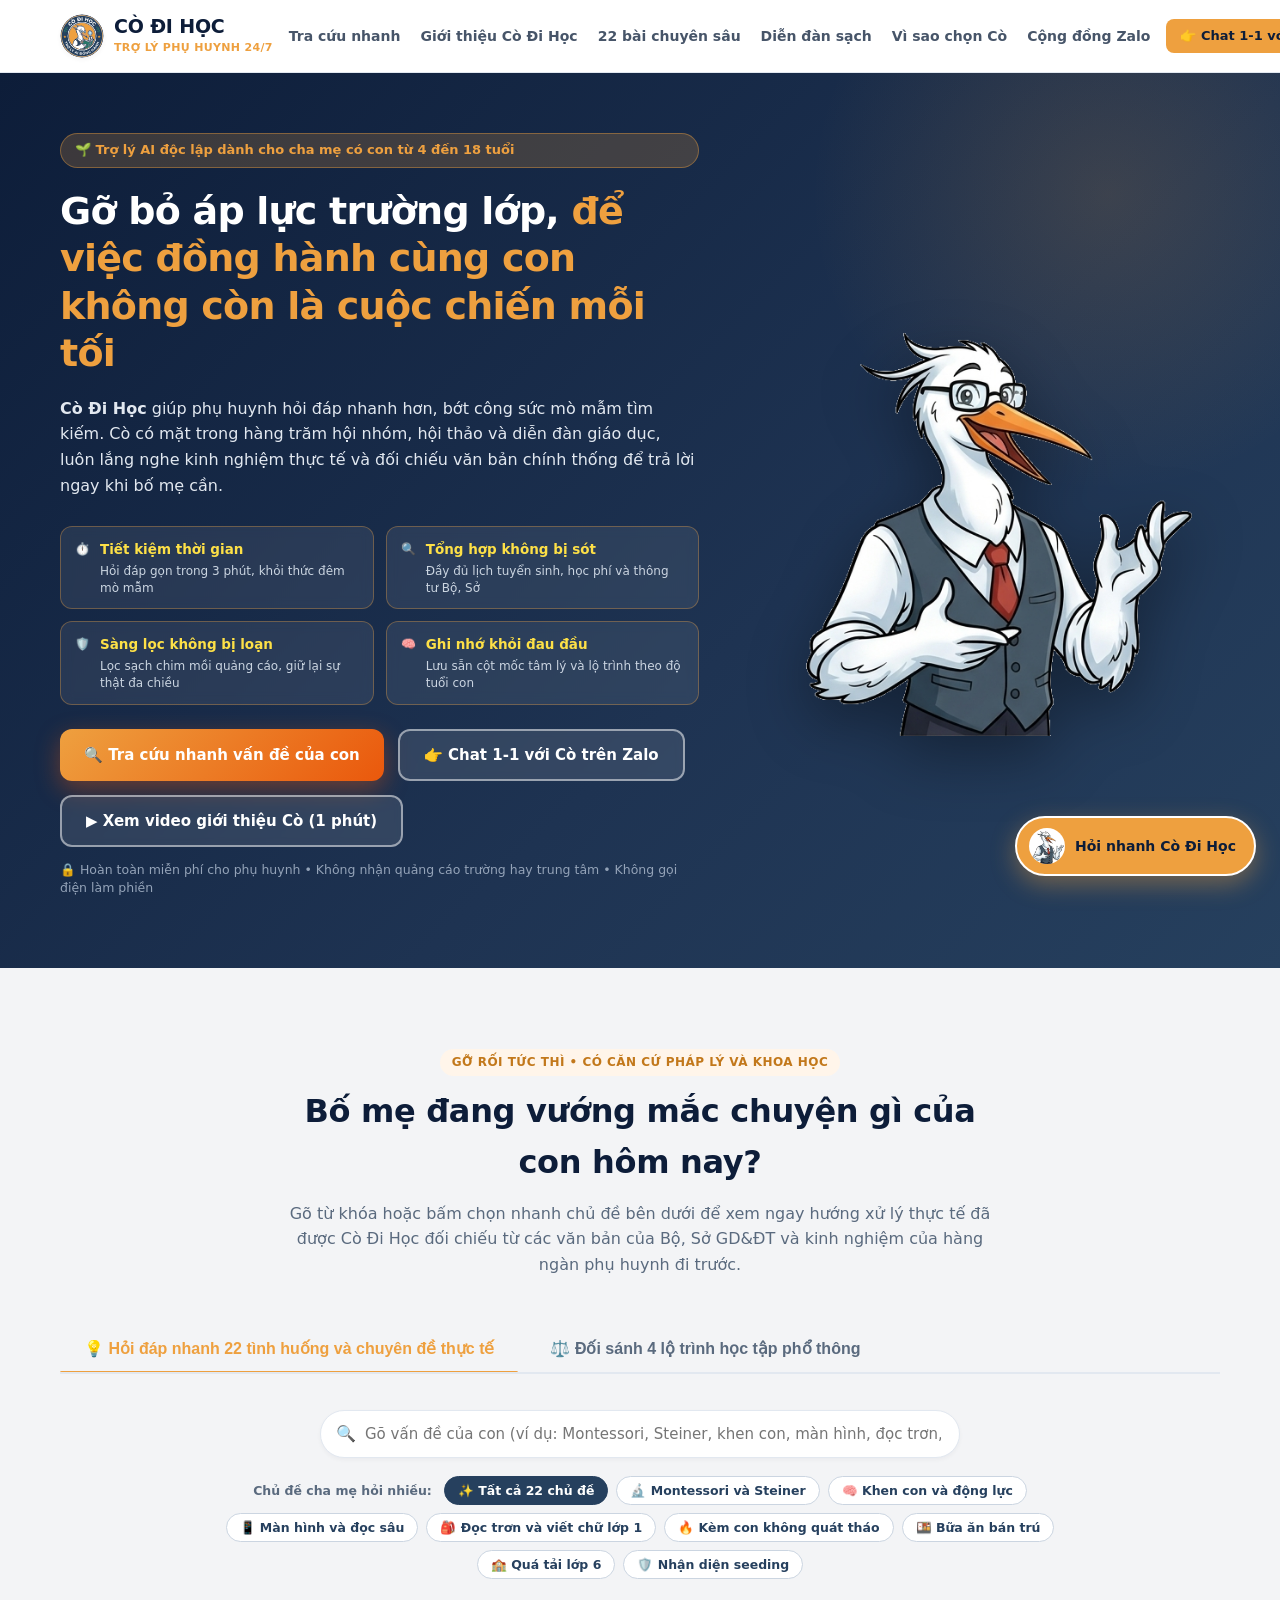
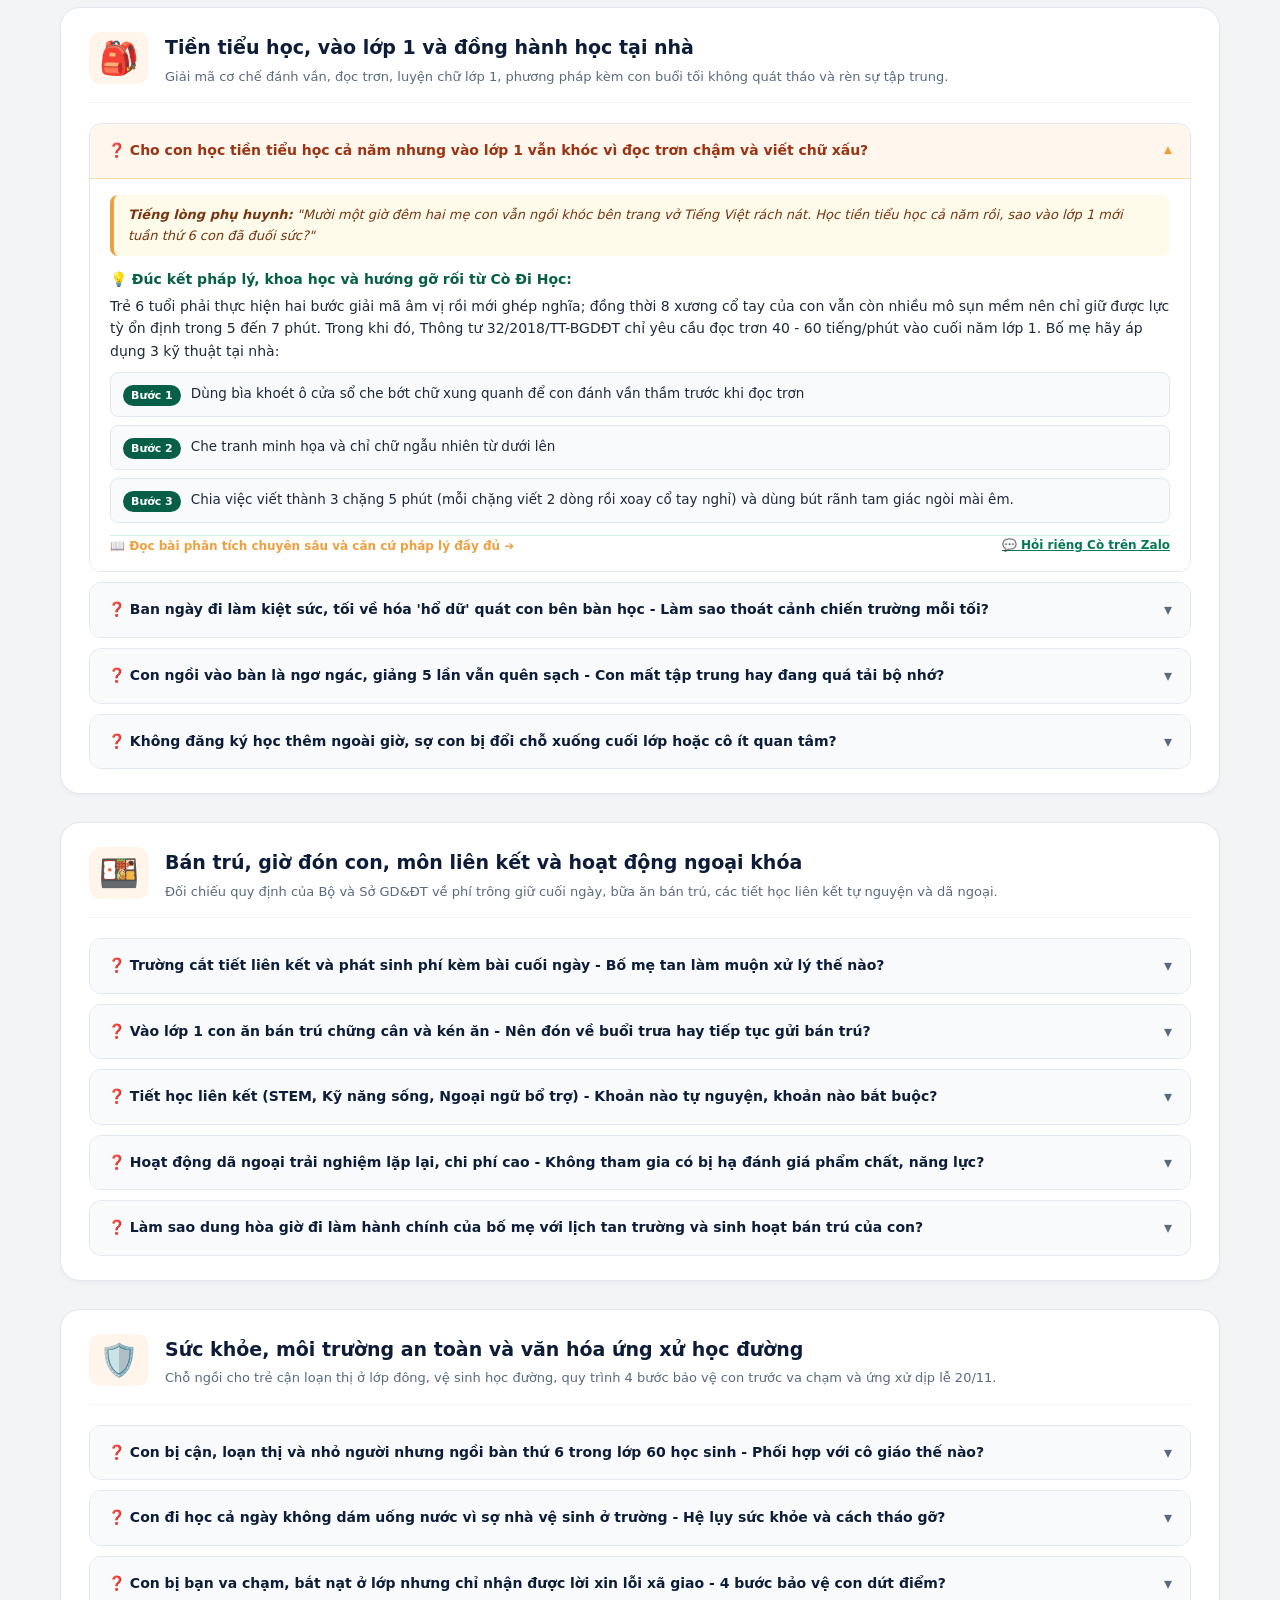
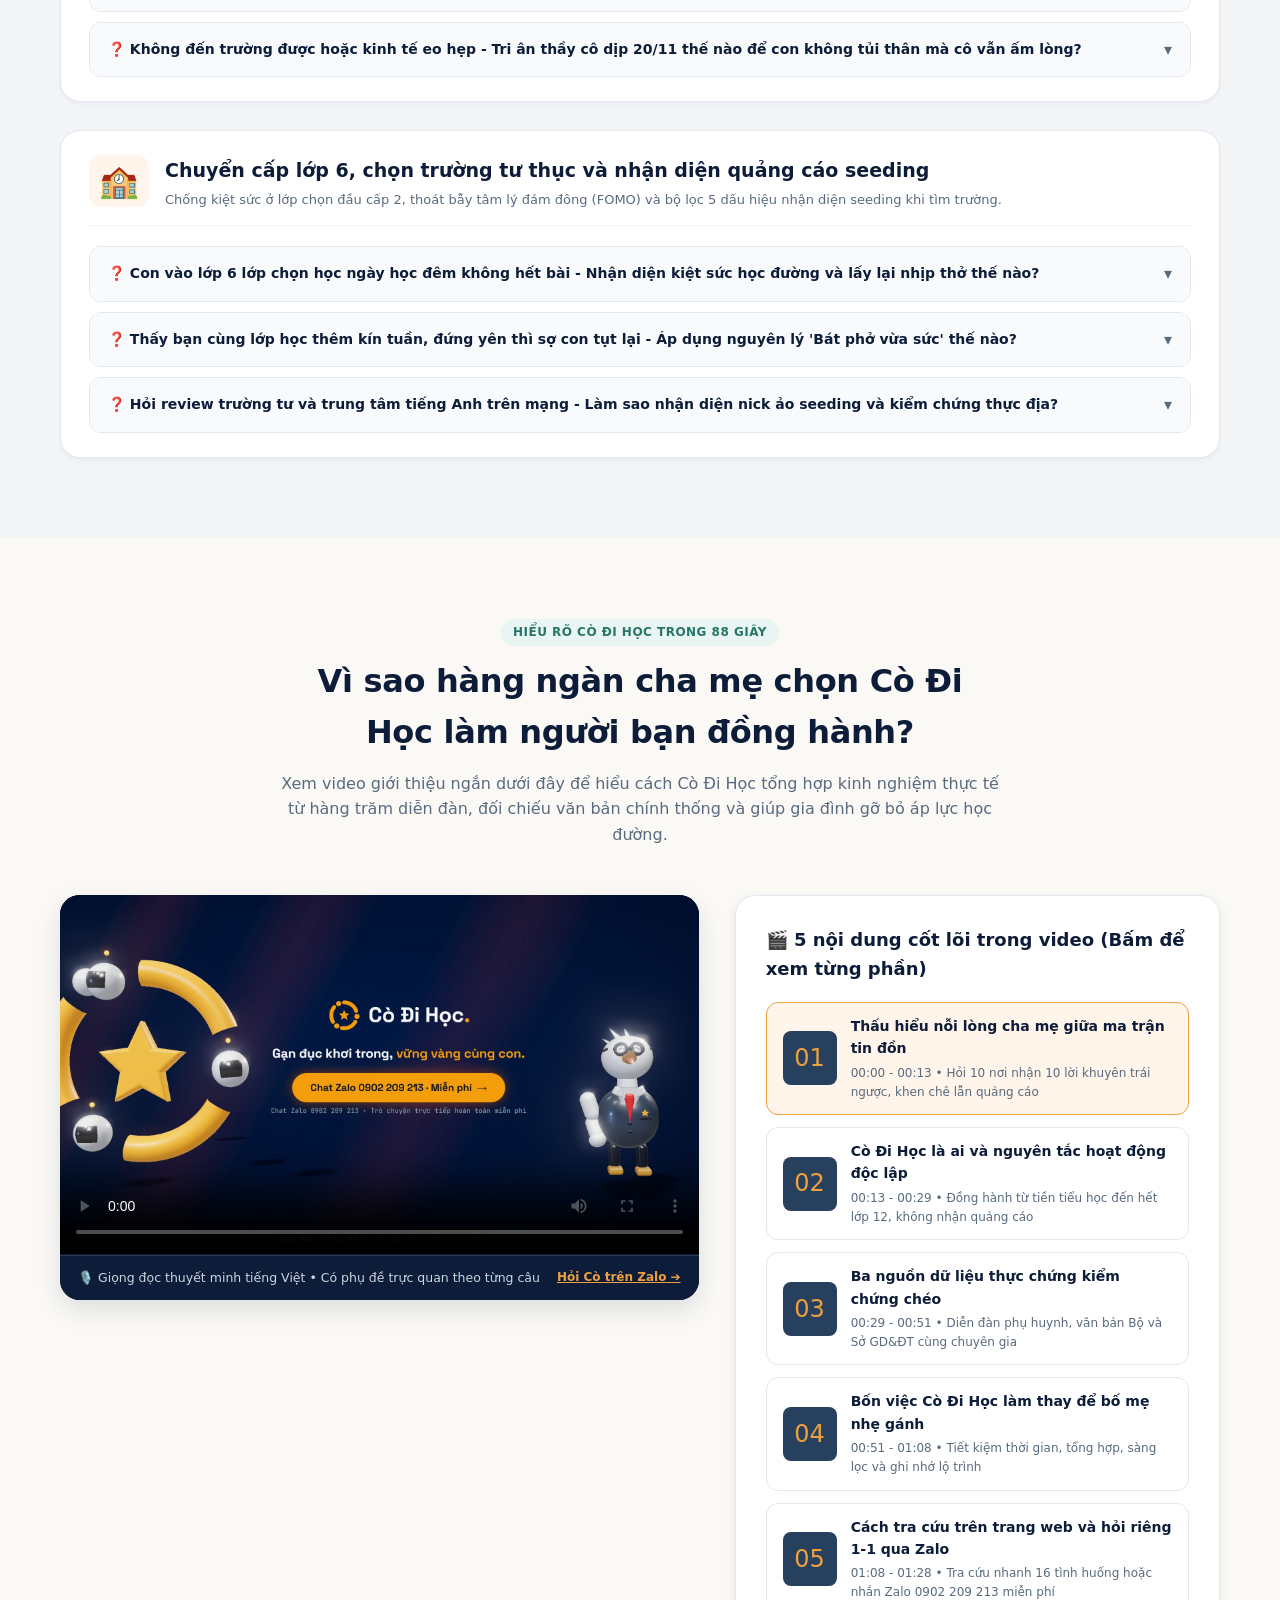
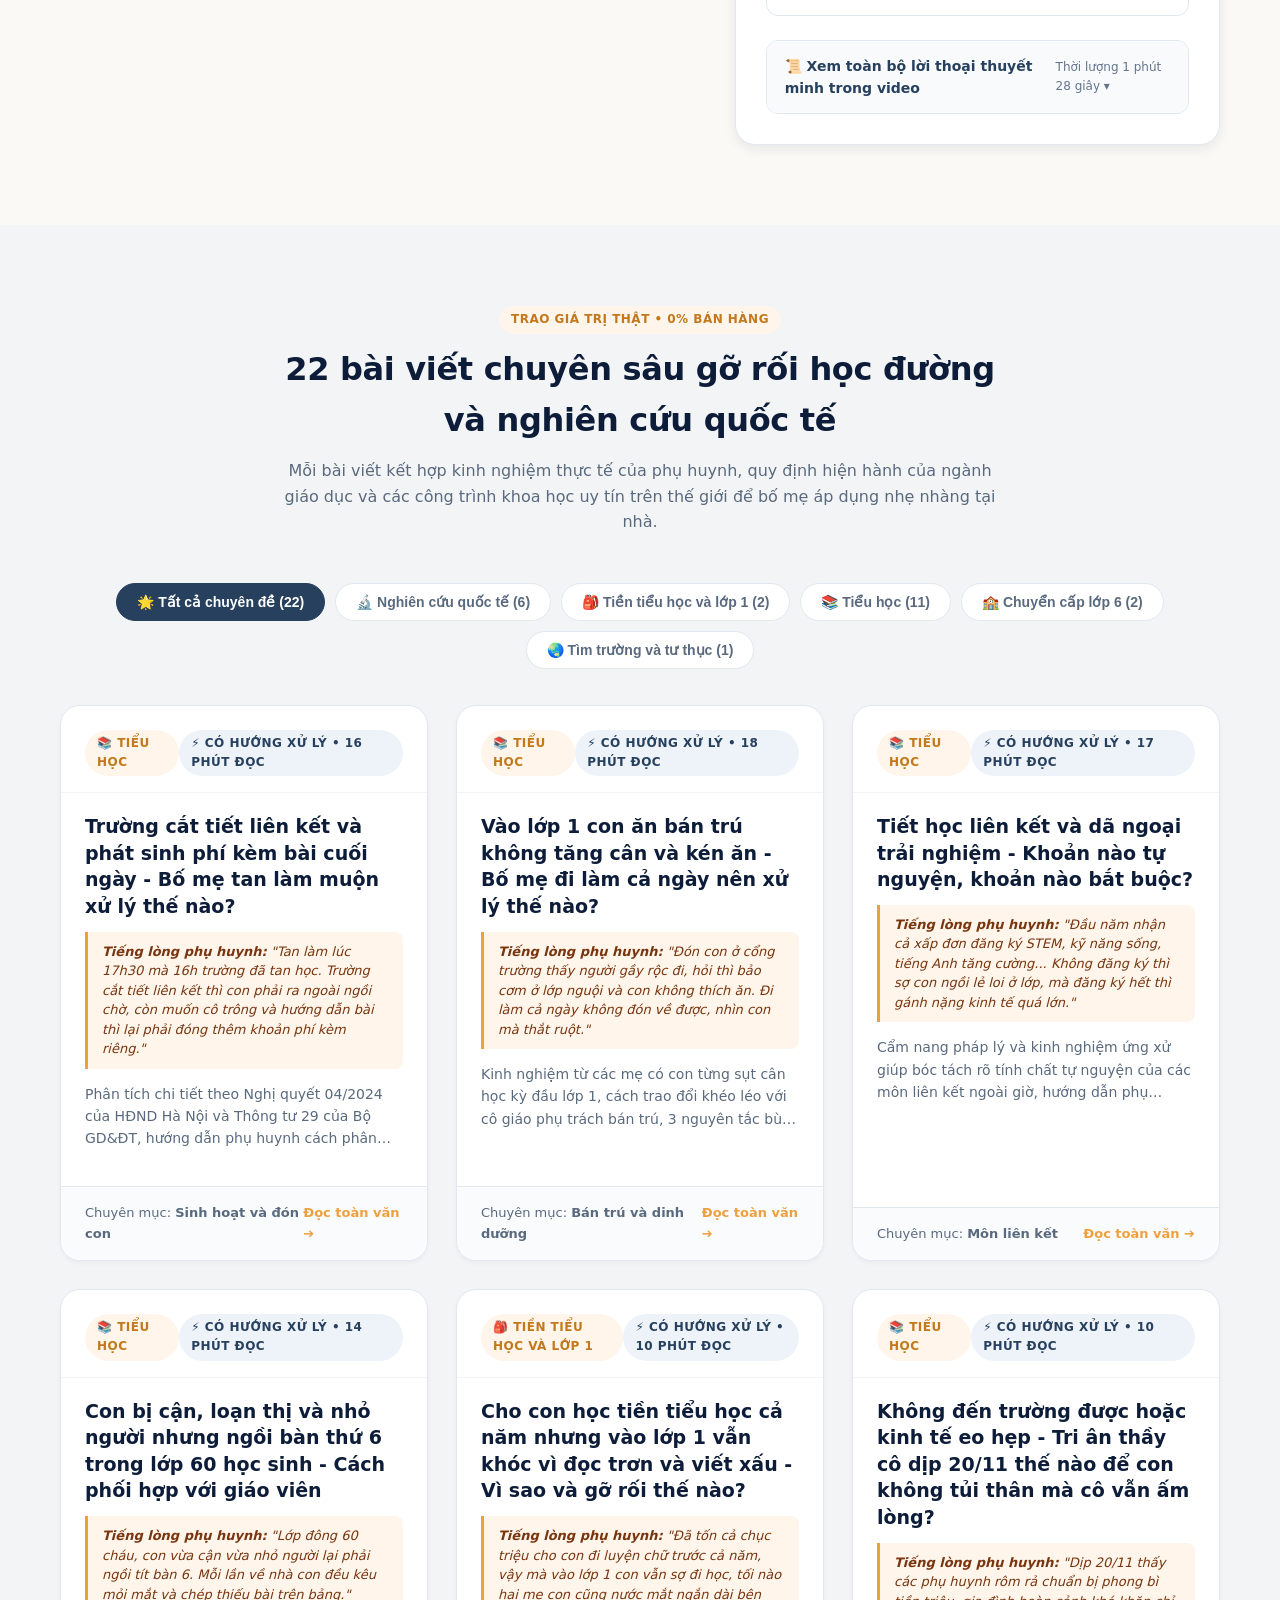
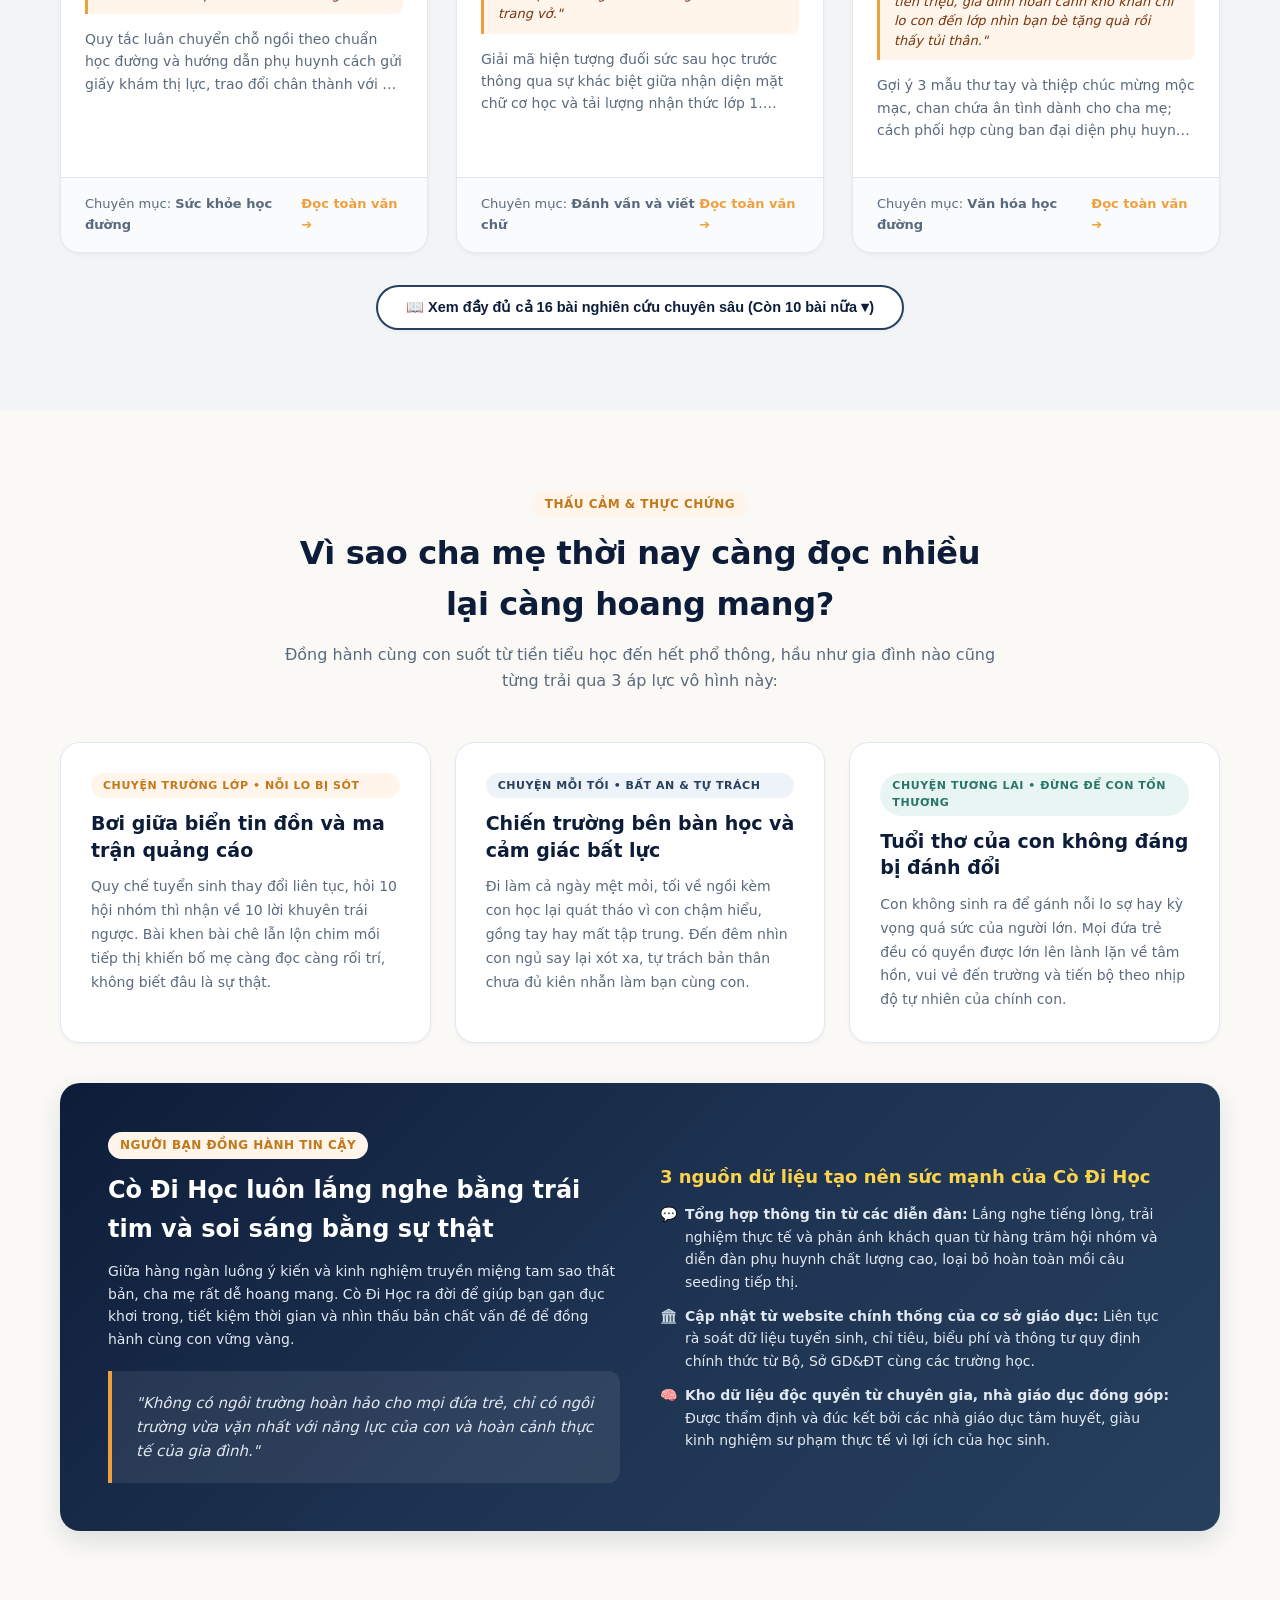
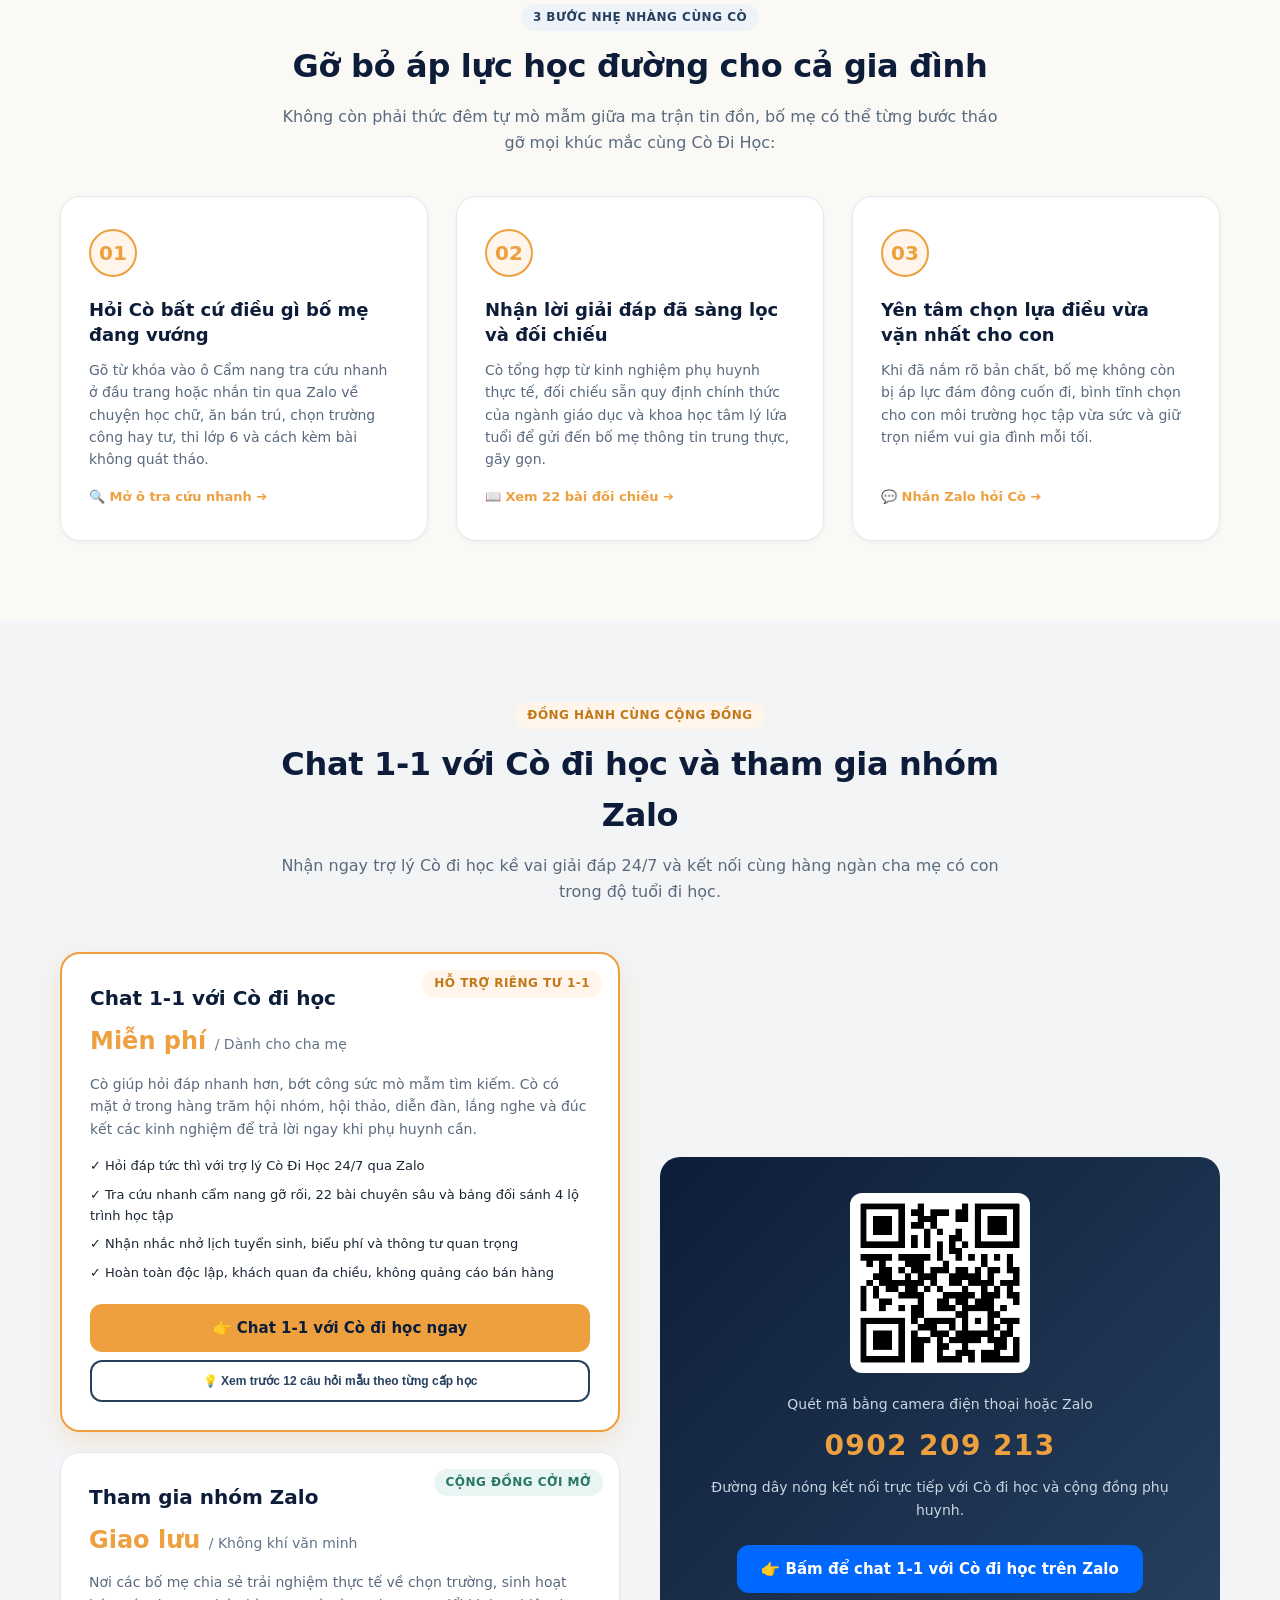
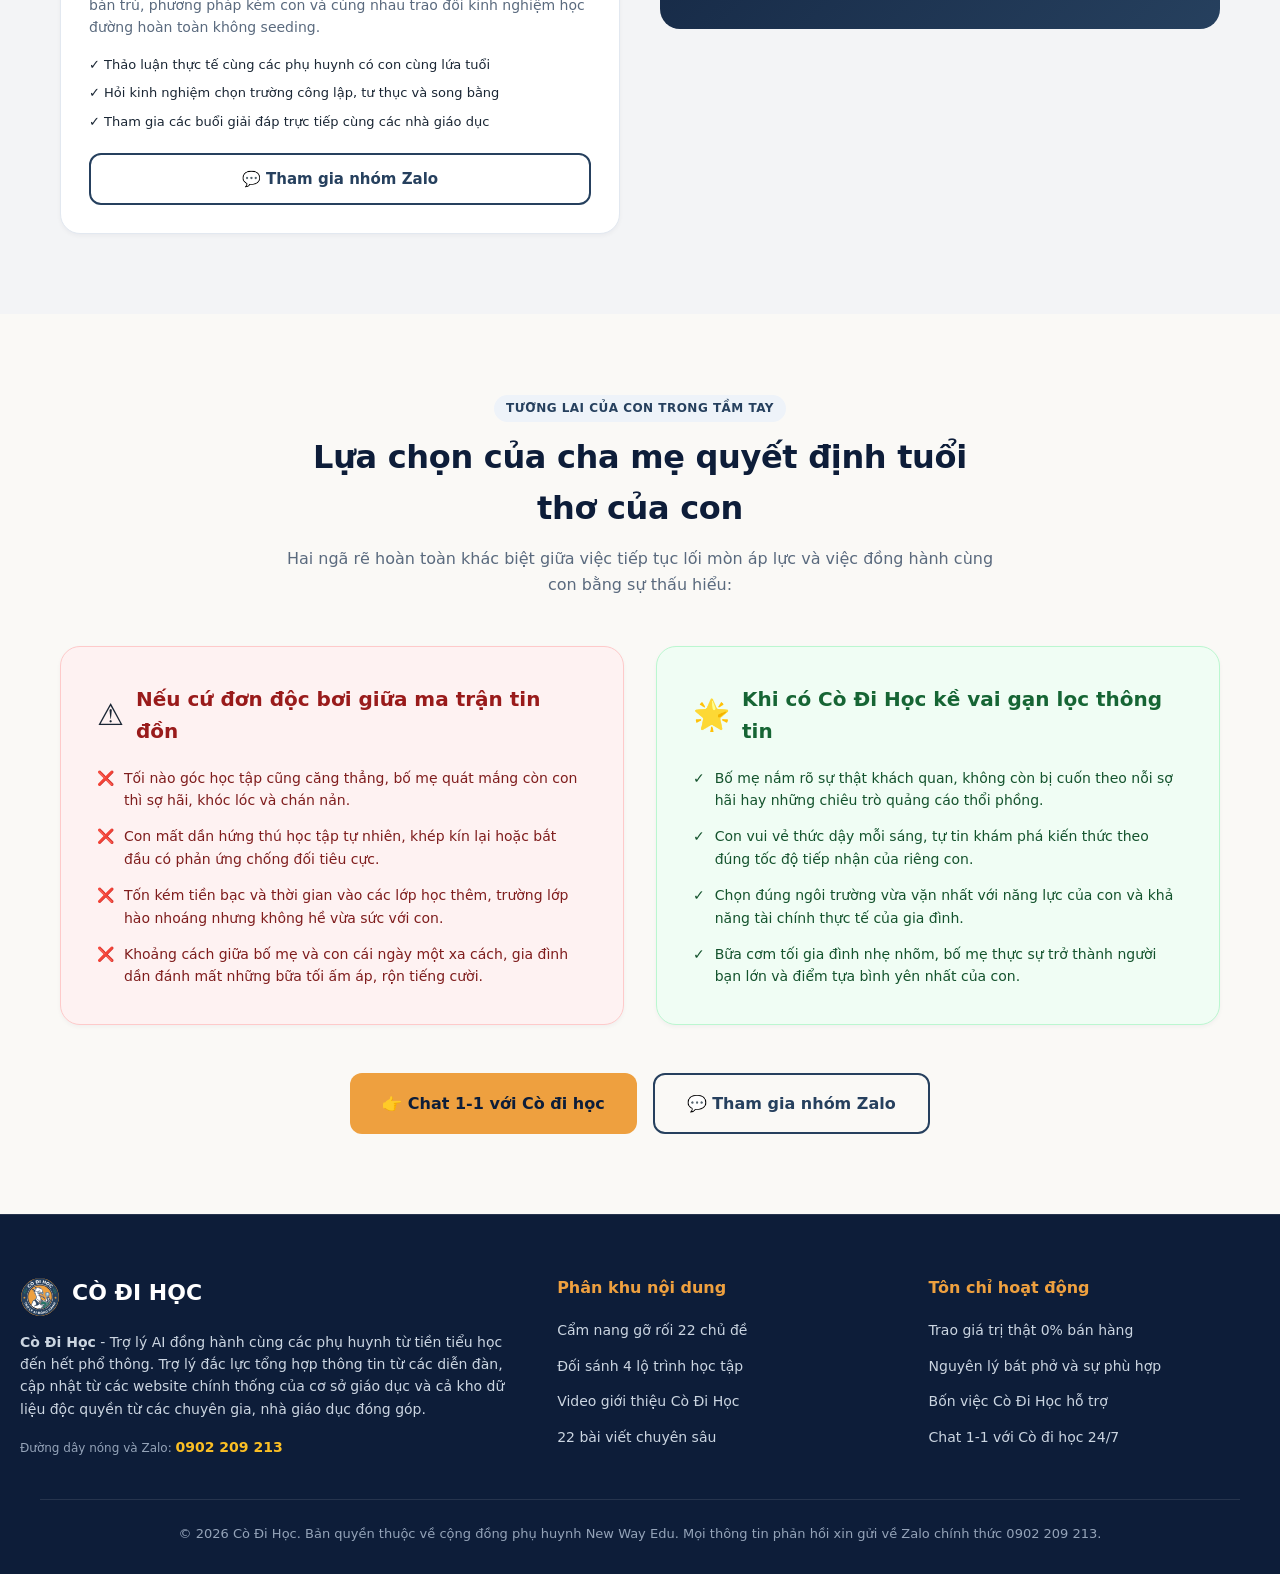
==== commit 29213137: "feat(forum): add clean read-only parent forum aggregator and Vercel deploy config" ====
--- a/index.html
+++ b/index.html
@@ -32,7 +32,8 @@
                 <ul class="nav-menu" id="navMenu">
                     <li><a href="#resources-section" class="nav-link">Tra cứu nhanh</a></li>
                     <li><a href="#video-section" class="nav-link">Giới thiệu Cò Đi Học</a></li>
-                    <li><a href="#blog-section" class="nav-link">16 bài chuyên sâu</a></li>
+                    <li><a href="#blog-section" class="nav-link">22 bài chuyên sâu</a></li>
+                    <li><a href="dien-dan.html" class="nav-link">Diễn đàn sạch</a></li>
                     <li><a href="#problem-section" class="nav-link">Vì sao chọn Cò</a></li>
                     <li><a href="#community-section" class="nav-link">Cộng đồng Zalo</a></li>
                 </ul>
@@ -133,28 +134,29 @@
 
             <!-- Resource Tabs: 2 Tab Giá Trị Thực Chứng -->
             <div class="resource-nav">
-                <button class="resource-nav-btn active" data-target="pane-guides">💡 Hỏi đáp nhanh 16 tình huống thực tế</button>
+                <button class="resource-nav-btn active" data-target="pane-guides">💡 Hỏi đáp nhanh 22 tình huống và chuyên đề thực tế</button>
                 <button class="resource-nav-btn" data-target="pane-curricula">⚖️ Đối sánh 4 lộ trình học tập phổ thông</button>
             </div>
 
-            <!-- Pane 1: Cẩm Nang Gỡ Rối Học Đường (Đúc kết từ 16 bài nghiên cứu thật) -->
+            <!-- Pane 1: Cẩm Nang Gỡ Rối Học Đường (Đúc kết từ 22 bài nghiên cứu thật) -->
             <div class="resource-pane active" id="pane-guides">
                 <div class="search-bar-wrap">
                     <span class="search-icon">🔍</span>
-                    <input type="text" id="guideSearchInput" class="search-input" placeholder="Gõ vấn đề của con (ví dụ: đọc trơn chậm, ăn bán trú, tiết liên kết, cận thị, lớp 6, seeding)...">
+                    <input type="text" id="guideSearchInput" class="search-input" placeholder="Gõ vấn đề của con (ví dụ: Montessori, Steiner, khen con, màn hình, đọc trơn, bán trú, lớp 6)...">
                 </div>
 
                 <!-- Quick Filter Chips giúp phụ huynh chạm 1 lần mở ngay câu trả lời -->
                 <div class="quick-chips-wrap" id="quickSearchChips">
                     <span class="quick-chips-label">Chủ đề cha mẹ hỏi nhiều:</span>
-                    <button type="button" class="quick-chip active" data-kw="">✨ Tất cả 16 tình huống</button>
+                    <button type="button" class="quick-chip active" data-kw="">✨ Tất cả 22 chủ đề</button>
+                    <button type="button" class="quick-chip" data-kw="montessori">🔬 Montessori và Steiner</button>
+                    <button type="button" class="quick-chip" data-kw="thông minh">🧠 Khen con và động lực</button>
+                    <button type="button" class="quick-chip" data-kw="màn hình">📱 Màn hình và đọc sâu</button>
                     <button type="button" class="quick-chip" data-kw="đọc trơn">🎒 Đọc trơn và viết chữ lớp 1</button>
                     <button type="button" class="quick-chip" data-kw="quát tháo">🔥 Kèm con không quát tháo</button>
                     <button type="button" class="quick-chip" data-kw="bán trú">🍱 Bữa ăn bán trú</button>
-                    <button type="button" class="quick-chip" data-kw="liên kết">🕠 Đón muộn và tiết liên kết</button>
-                    <button type="button" class="quick-chip" data-kw="cận">👓 Cận thị lớp đông</button>
                     <button type="button" class="quick-chip" data-kw="lớp 6">🏫 Quá tải lớp 6</button>
-                    <button type="button" class="quick-chip" data-kw="seeding">🛡️ Nhận diện seeding chọn trường</button>
+                    <button type="button" class="quick-chip" data-kw="seeding">🛡️ Nhận diện seeding</button>
                 </div>
 
                 <div class="guides-grid" id="guidesContainer">
@@ -175,7 +177,7 @@
     <section class="section" id="video-section">
         <div class="container">
             <div class="section-header">
-                <span class="badge badge-green section-badge">Hiểu rõ Cò Đi Học trong 80 giây</span>
+                <span class="badge badge-green section-badge">Hiểu rõ Cò Đi Học trong 88 giây</span>
                 <h2 class="section-title">Vì sao hàng ngàn cha mẹ chọn Cò Đi Học làm người bạn đồng hành?</h2>
                 <p class="section-subtitle">
                     Xem video giới thiệu ngắn dưới đây để hiểu cách Cò Đi Học tổng hợp kinh nghiệm thực tế từ hàng trăm diễn đàn, đối chiếu văn bản chính thống và giúp gia đình gỡ bỏ áp lực học đường.
@@ -208,39 +210,39 @@
                             <div class="video-item-thumb">01</div>
                             <div class="video-item-info">
                                 <h4>Thấu hiểu nỗi lòng cha mẹ giữa ma trận tin đồn</h4>
-                                <p>00:00 - 00:12 • Hỏi 10 nơi nhận 10 lời khuyên trái ngược, khen chê lẫn quảng cáo</p>
+                                <p>00:00 - 00:13 • Hỏi 10 nơi nhận 10 lời khuyên trái ngược, khen chê lẫn quảng cáo</p>
                             </div>
                         </div>
 
-                        <div class="video-item" data-seek="12.2">
+                        <div class="video-item" data-seek="13.8">
                             <div class="video-item-thumb">02</div>
                             <div class="video-item-info">
                                 <h4>Cò Đi Học là ai và nguyên tắc hoạt động độc lập</h4>
-                                <p>00:12 - 00:26 • Đồng hành từ tiền tiểu học đến hết lớp 12, không nhận quảng cáo</p>
+                                <p>00:13 - 00:29 • Đồng hành từ tiền tiểu học đến hết lớp 12, không nhận quảng cáo</p>
                             </div>
                         </div>
 
-                        <div class="video-item" data-seek="26.4">
+                        <div class="video-item" data-seek="29.6">
                             <div class="video-item-thumb">03</div>
                             <div class="video-item-info">
                                 <h4>Ba nguồn dữ liệu thực chứng kiểm chứng chéo</h4>
-                                <p>00:26 - 00:44 • Diễn đàn phụ huynh, văn bản Bộ và Sở GD&ĐT cùng chuyên gia</p>
+                                <p>00:29 - 00:51 • Diễn đàn phụ huynh, văn bản Bộ và Sở GD&ĐT cùng chuyên gia</p>
                             </div>
                         </div>
 
-                        <div class="video-item" data-seek="44.7">
+                        <div class="video-item" data-seek="51.0">
                             <div class="video-item-thumb">04</div>
                             <div class="video-item-info">
                                 <h4>Bốn việc Cò Đi Học làm thay để bố mẹ nhẹ gánh</h4>
-                                <p>00:45 - 01:00 • Tiết kiệm thời gian, tổng hợp, sàng lọc và ghi nhớ lộ trình</p>
+                                <p>00:51 - 01:08 • Tiết kiệm thời gian, tổng hợp, sàng lọc và ghi nhớ lộ trình</p>
                             </div>
                         </div>
 
-                        <div class="video-item" data-seek="60.8">
+                        <div class="video-item" data-seek="68.1">
                             <div class="video-item-thumb">05</div>
                             <div class="video-item-info">
                                 <h4>Cách tra cứu trên trang web và hỏi riêng 1-1 qua Zalo</h4>
-                                <p>01:01 - 01:20 • Tra cứu nhanh 16 tình huống hoặc nhắn Zalo 0902 209 213 miễn phí</p>
+                                <p>01:08 - 01:28 • Tra cứu nhanh 16 tình huống hoặc nhắn Zalo 0902 209 213 miễn phí</p>
                             </div>
                         </div>
                     </div>
@@ -249,22 +251,22 @@
                     <details class="video-script-card" id="videoScriptDetails">
                         <summary class="script-header">
                             <span>📜 Xem toàn bộ lời thoại thuyết minh trong video</span>
-                            <span class="text-xs text-slate-500 font-normal" id="videoTitleDisplay">Thời lượng 1 phút 20 giây ▾</span>
+                            <span class="text-xs text-slate-500 font-normal" id="videoTitleDisplay">Thời lượng 1 phút 28 giây ▾</span>
                         </summary>
                         <div class="script-body" id="videoScriptBody">
-                            <pre class="font-sans whitespace-pre-wrap text-slate-700">[00:00 - 00:12] Phần 1 - Thấu hiểu nỗi lòng cha mẹ giữa ma trận tin đồn:
+                            <pre class="font-sans whitespace-pre-wrap text-slate-700">[00:00 - 00:13] Phần 1 - Thấu hiểu nỗi lòng cha mẹ giữa ma trận tin đồn:
 "Chào bố mẹ! Có bao giờ bố mẹ thức đến khuya lướt hàng chục hội nhóm để tìm trường cho con, lo lắng vì con vào lớp một đọc chậm hay bữa ăn bán trú ở trường chưa hợp miệng, nhưng càng đọc hàng trăm bình luận khen chê lẫn lộn quảng cáo lại càng rối trí?"
 
-[00:12 - 00:26] Phần 2 - Cò Đi Học là ai và đứng về phía ai:
+[00:13 - 00:29] Phần 2 - Cò Đi Học là ai và đứng về phía ai:
 "Đó chính là lý do Cò Đi Học ra đời. Cò là trợ lý trí tuệ nhân tạo đồng hành cùng bố mẹ từ giai đoạn tiền tiểu học đến hết bậc phổ thông. Không nhận quảng cáo cho bất kỳ trường học hay trung tâm nào, Cò đứng hoàn toàn về phía phụ huynh để giúp gia đình tìm ra giải pháp vừa vặn nhất với con."
 
-[00:26 - 00:44] Phần 3 - Ba nguồn dữ liệu thực chứng tạo nên câu trả lời của Cò:
+[00:29 - 00:51] Phần 3 - Ba nguồn dữ liệu thực chứng tạo nên câu trả lời của Cò:
 "Mỗi câu trả lời của Cò Đi Học được tổng hợp từ ba nguồn dữ liệu kiểm chứng chéo. Thứ nhất, lắng nghe kinh nghiệm thực tế từ hàng trăm hội nhóm và diễn đàn phụ huynh, gạn lọc sạch quảng cáo trá hình. Thứ hai, đối chiếu trực tiếp văn bản pháp lý của Bộ, Sở Giáo dục và cổng thông tin nhà trường. Và thứ ba, kho dữ liệu độc quyền do các chuyên gia cùng nhà giáo dục tâm huyết đóng góp."
 
-[00:45 - 01:00] Phần 4 - Bốn việc Cò Đi Học làm thay để bố mẹ nhẹ gánh:
+[00:51 - 01:08] Phần 4 - Bốn việc Cò Đi Học làm thay để bố mẹ nhẹ gánh:
 "Nhờ đó, Cò giúp bố mẹ bốn việc thiết thực mỗi ngày. Một là tiết kiệm thời gian, hỏi một câu có ngay đáp án thay vì thức đêm mò mẫm. Hai là tổng hợp toàn diện để không bỏ sót mốc tuyển sinh quan trọng. Ba là sàng lọc trung thực để không bị loạn trước tin đồn. Bốn là ghi nhớ lộ trình của con để bố mẹ khỏi đau đầu."
 
-[01:01 - 01:20] Phần 5 - Hướng dẫn tra cứu ngay trên trang web và hỏi đáp Zalo 24/7:
+[01:08 - 01:28] Phần 5 - Hướng dẫn tra cứu ngay trên trang web và hỏi đáp Zalo 24/7:
 "Ngay trên trang web này, bố mẹ có thể gõ từ khóa vào ô tra cứu nhanh bên dưới để xem ngay hướng xử lý cho mười sáu tình huống học đường phổ biến nhất hoặc đọc toàn văn các bài nghiên cứu chuyên sâu. Khi cần hỏi riêng cho trường hợp của con, bố mẹ hãy bấm nút Chat Zalo không chín không hai, hai không chín, hai một ba để trò chuyện trực tiếp cùng Cò Đi Học hoàn toàn miễn phí nhé!"</pre>
                         </div>
                     </details>
@@ -273,35 +275,36 @@
         </div>
     </section>
 
-    <!-- PHÂN KHU 3: 16 BÀI VIẾT CHUYÊN SÂU (HIỂN THỊ TIỆM TIẾN 6 BÀI TIÊU BIỂU + NÚT XEM TẤT CẢ) -->
+    <!-- PHÂN KHU 3: 22 BÀI VIẾT CHUYÊN SÂU (HIỂN THỊ TIỆM TIẾN 6 BÀI TIÊU BIỂU + NÚT XEM TẤT CẢ) -->
     <section class="section section-alt" id="blog-section">
         <div class="container">
             <div class="section-header">
                 <span class="badge badge-orange section-badge">Trao giá trị thật • 0% bán hàng</span>
-                <h2 class="section-title">16 bài viết chuyên sâu gỡ rối học đường</h2>
+                <h2 class="section-title">22 bài viết chuyên sâu gỡ rối học đường và nghiên cứu quốc tế</h2>
                 <p class="section-subtitle">
-                    Mỗi bài viết đều mở đầu bằng danh sách các bước hành động cụ thể tại nhà, đi kèm kịch bản trao đổi khéo léo với nhà trường và căn cứ pháp lý rõ ràng.
+                    Mỗi bài viết kết hợp kinh nghiệm thực tế của phụ huynh, quy định hiện hành của ngành giáo dục và các công trình khoa học uy tín trên thế giới để bố mẹ áp dụng nhẹ nhàng tại nhà.
                 </p>
             </div>
 
             <!-- Bộ lọc cấp học -->
             <div class="filter-tabs" id="blogFilterTabs">
-                <button class="tab-btn active" data-filter="all">🌟 Tất cả chuyên đề (16)</button>
+                <button class="tab-btn active" data-filter="all">🌟 Tất cả chuyên đề (22)</button>
+                <button class="tab-btn" data-filter="nghiên cứu quốc tế">🔬 Nghiên cứu quốc tế (6)</button>
                 <button class="tab-btn" data-filter="tiền tiểu học">🎒 Tiền tiểu học và lớp 1 (2)</button>
                 <button class="tab-btn" data-filter="tiểu học">📚 Tiểu học (11)</button>
                 <button class="tab-btn" data-filter="lớp 6">🏫 Chuyển cấp lớp 6 (2)</button>
-                <button class="tab-btn" data-filter="song bằng">🌏 Chọn trường và tư thục (1)</button>
-            </div>
-
-            <!-- Grid 16 Bài Viết -->
+                <button class="tab-btn" data-filter="song bằng">🌏 Tìm trường và tư thục (1)</button>
+            </div>
+
+            <!-- Grid 22 Bài Viết -->
             <div class="blog-grid" id="blogGrid">
-                <!-- Javascript will dynamically inject 16 real articles here -->
-            </div>
-
-            <!-- Nút Mở Rộng Toàn Bộ 16 Bài Nghiên Cứu (Giảm độ dài cuộn trang lần đầu trên Mobile) -->
+                <!-- Javascript will dynamically inject 22 real articles here -->
+            </div>
+
+            <!-- Nút Mở Rộng Toàn Bộ 22 Bài Nghiên Cứu (Giảm độ dài cuộn trang lần đầu trên Mobile) -->
             <div class="blog-expand-wrap text-center mt-8" id="blogExpandWrap">
                 <button type="button" class="btn btn-outline blog-expand-btn" id="toggleAllBlogsBtn">
-                    <span>📖 Xem đầy đủ cả 16 bài nghiên cứu chuyên sâu (Còn 10 bài nữa ▾)</span>
+                    <span>📖 Xem đầy đủ cả 22 bài nghiên cứu chuyên sâu (Còn 16 bài nữa ▾)</span>
                 </button>
             </div>
         </div>
@@ -477,7 +480,7 @@
                         <p class="step-desc">
                             Cò tổng hợp từ kinh nghiệm phụ huynh thực tế, đối chiếu sẵn quy định chính thức của ngành giáo dục và khoa học tâm lý lứa tuổi để gửi đến bố mẹ thông tin trung thực, gãy gọn.
                         </p>
-                        <a href="#blog-section" class="plan-card-link mt-4">📖 Xem 16 bài đối chiếu ➔</a>
+                        <a href="#blog-section" class="plan-card-link mt-4">📖 Xem 22 bài đối chiếu ➔</a>
                     </div>
 
                     <div class="step-card">
@@ -517,7 +520,7 @@
                         </p>
                         <ul class="tier-features">
                             <li>✓ Hỏi đáp tức thì với trợ lý Cò Đi Học 24/7 qua Zalo</li>
-                            <li>✓ Tra cứu nhanh cẩm nang gỡ rối, 16 bài chuyên sâu và bảng đối sánh 4 lộ trình học tập</li>
+                            <li>✓ Tra cứu nhanh cẩm nang gỡ rối, 22 bài chuyên sâu và bảng đối sánh 4 lộ trình học tập</li>
                             <li>✓ Nhận nhắc nhở lịch tuyển sinh, biểu phí và thông tư quan trọng</li>
                             <li>✓ Hoàn toàn độc lập, khách quan đa chiều, không quảng cáo bán hàng</li>
                         </ul>
@@ -662,10 +665,10 @@
             <div class="footer-col">
                 <h4>Phân khu nội dung</h4>
                 <ul class="footer-links">
-                    <li><a href="#resources-section">Cẩm nang gỡ rối 16 tình huống</a></li>
+                    <li><a href="#resources-section">Cẩm nang gỡ rối 22 chủ đề</a></li>
                     <li><a href="#resources-section" onclick="document.querySelector('[data-target=pane-curricula]')?.click()">Đối sánh 4 lộ trình học tập</a></li>
                     <li><a href="#video-section">Video giới thiệu Cò Đi Học</a></li>
-                    <li><a href="#blog-section">16 bài viết chuyên sâu</a></li>
+                    <li><a href="#blog-section">22 bài viết chuyên sâu</a></li>
                 </ul>
             </div>
 
@@ -720,7 +723,7 @@
     </div>
 
     <!-- Scripts -->
-    <script src="assets/js/data.js?v=20261108_v3"></script>
-    <script src="assets/js/app.js?v=20261108_v3"></script>
+    <script src="assets/js/data.js?v=20261110_v4"></script>
+    <script src="assets/js/app.js?v=20261110_v4"></script>
 </body>
 </html>
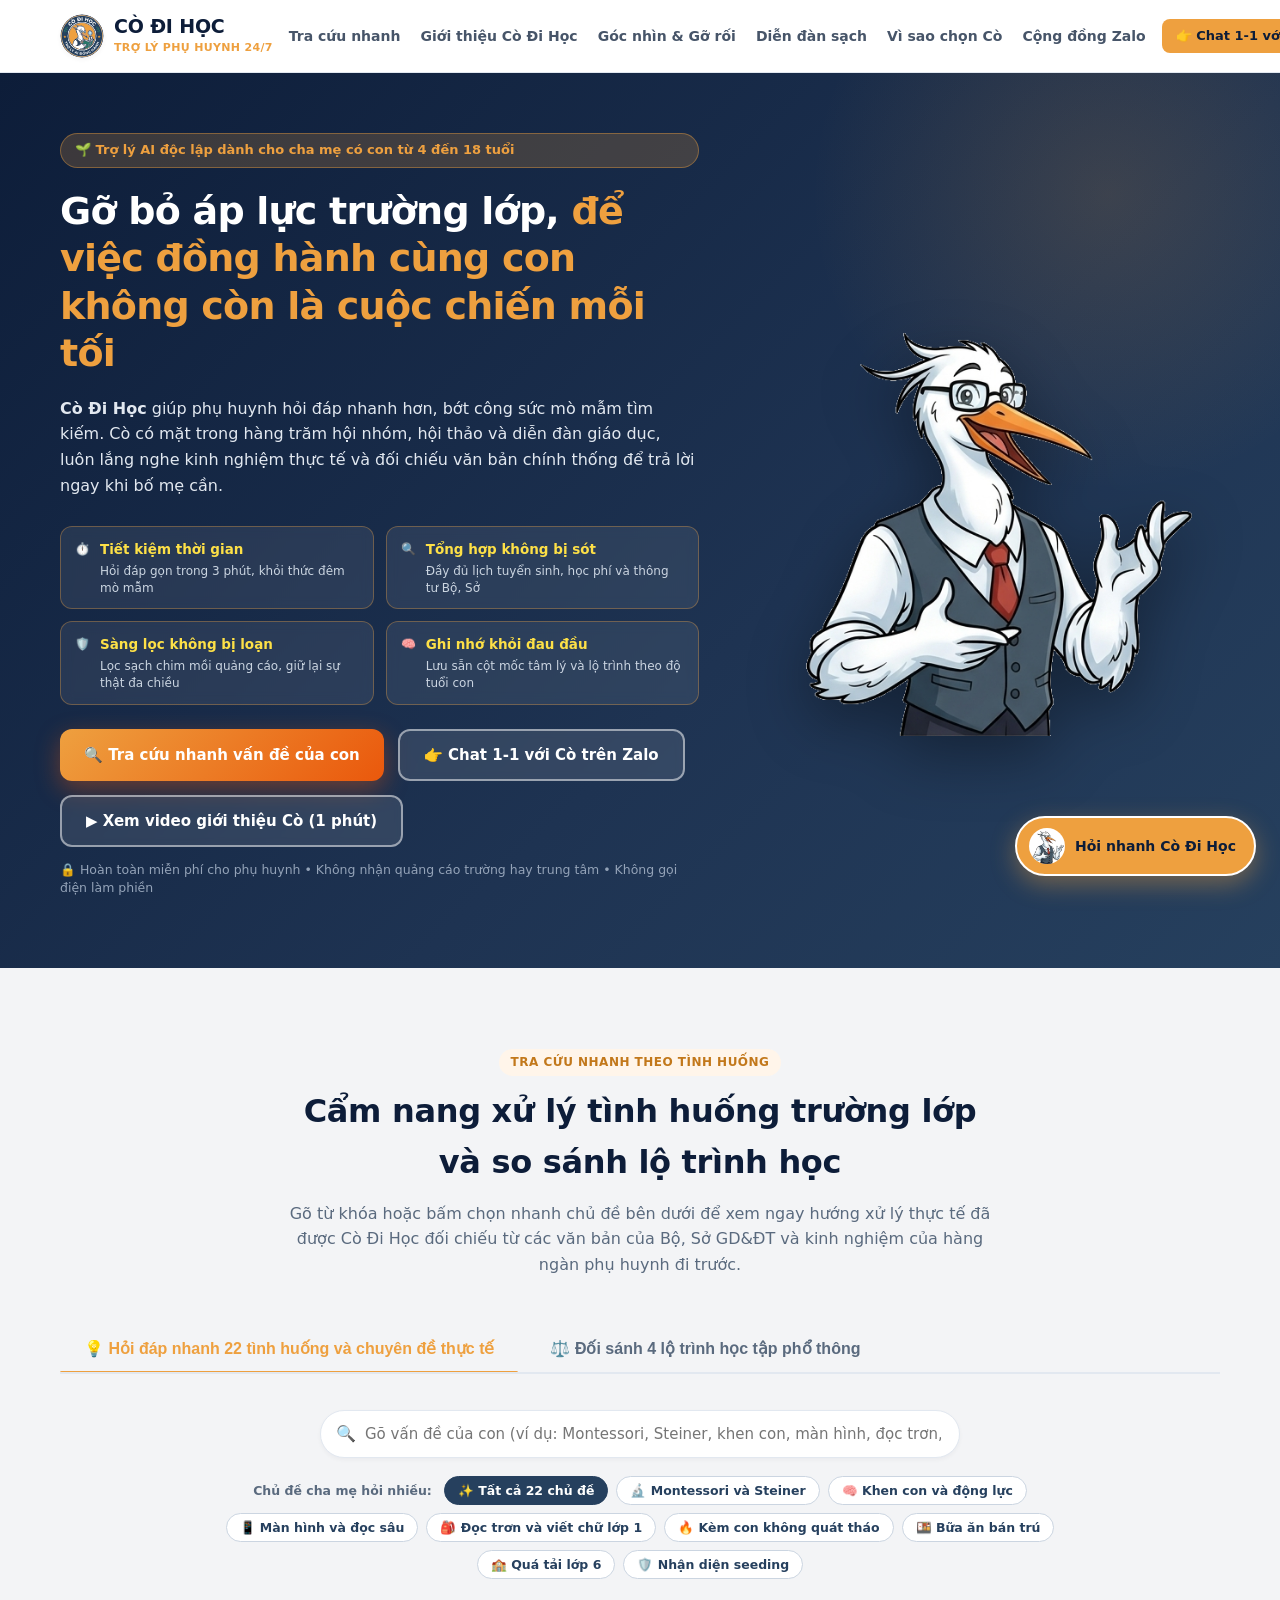
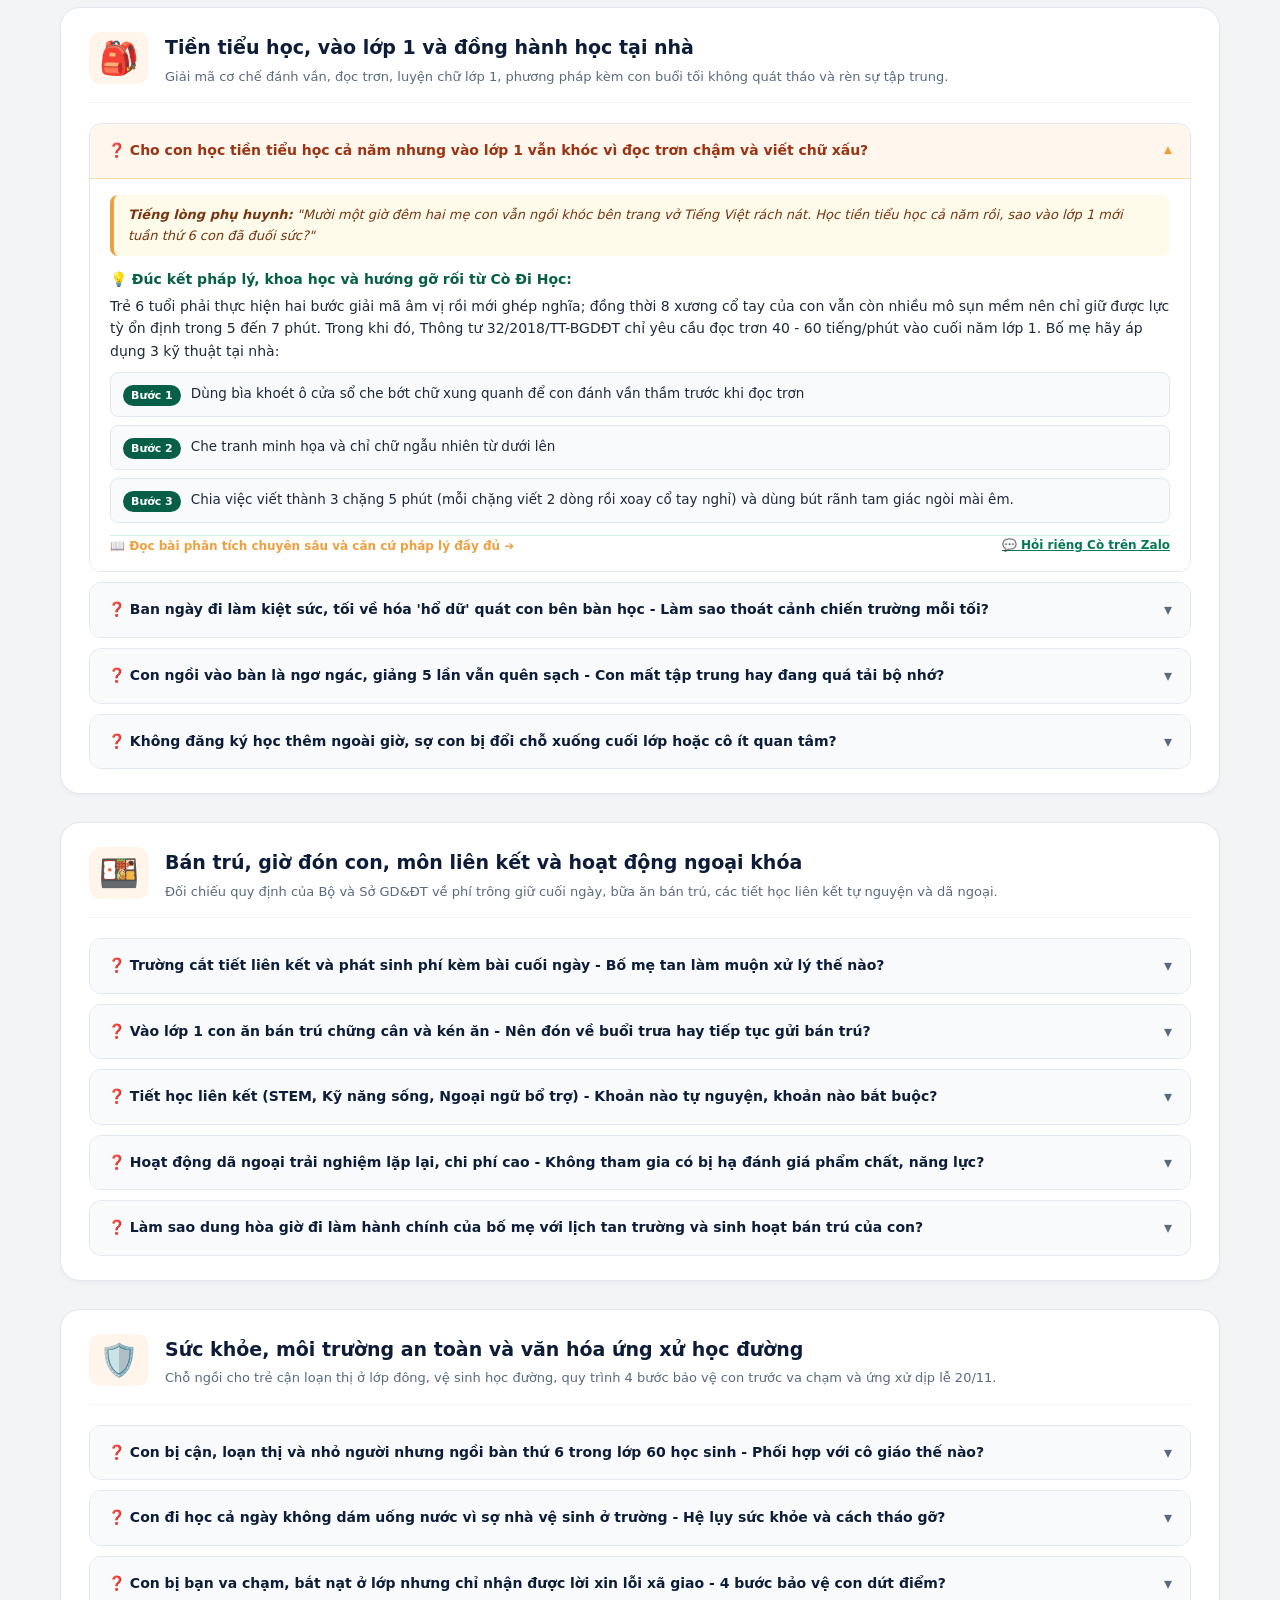
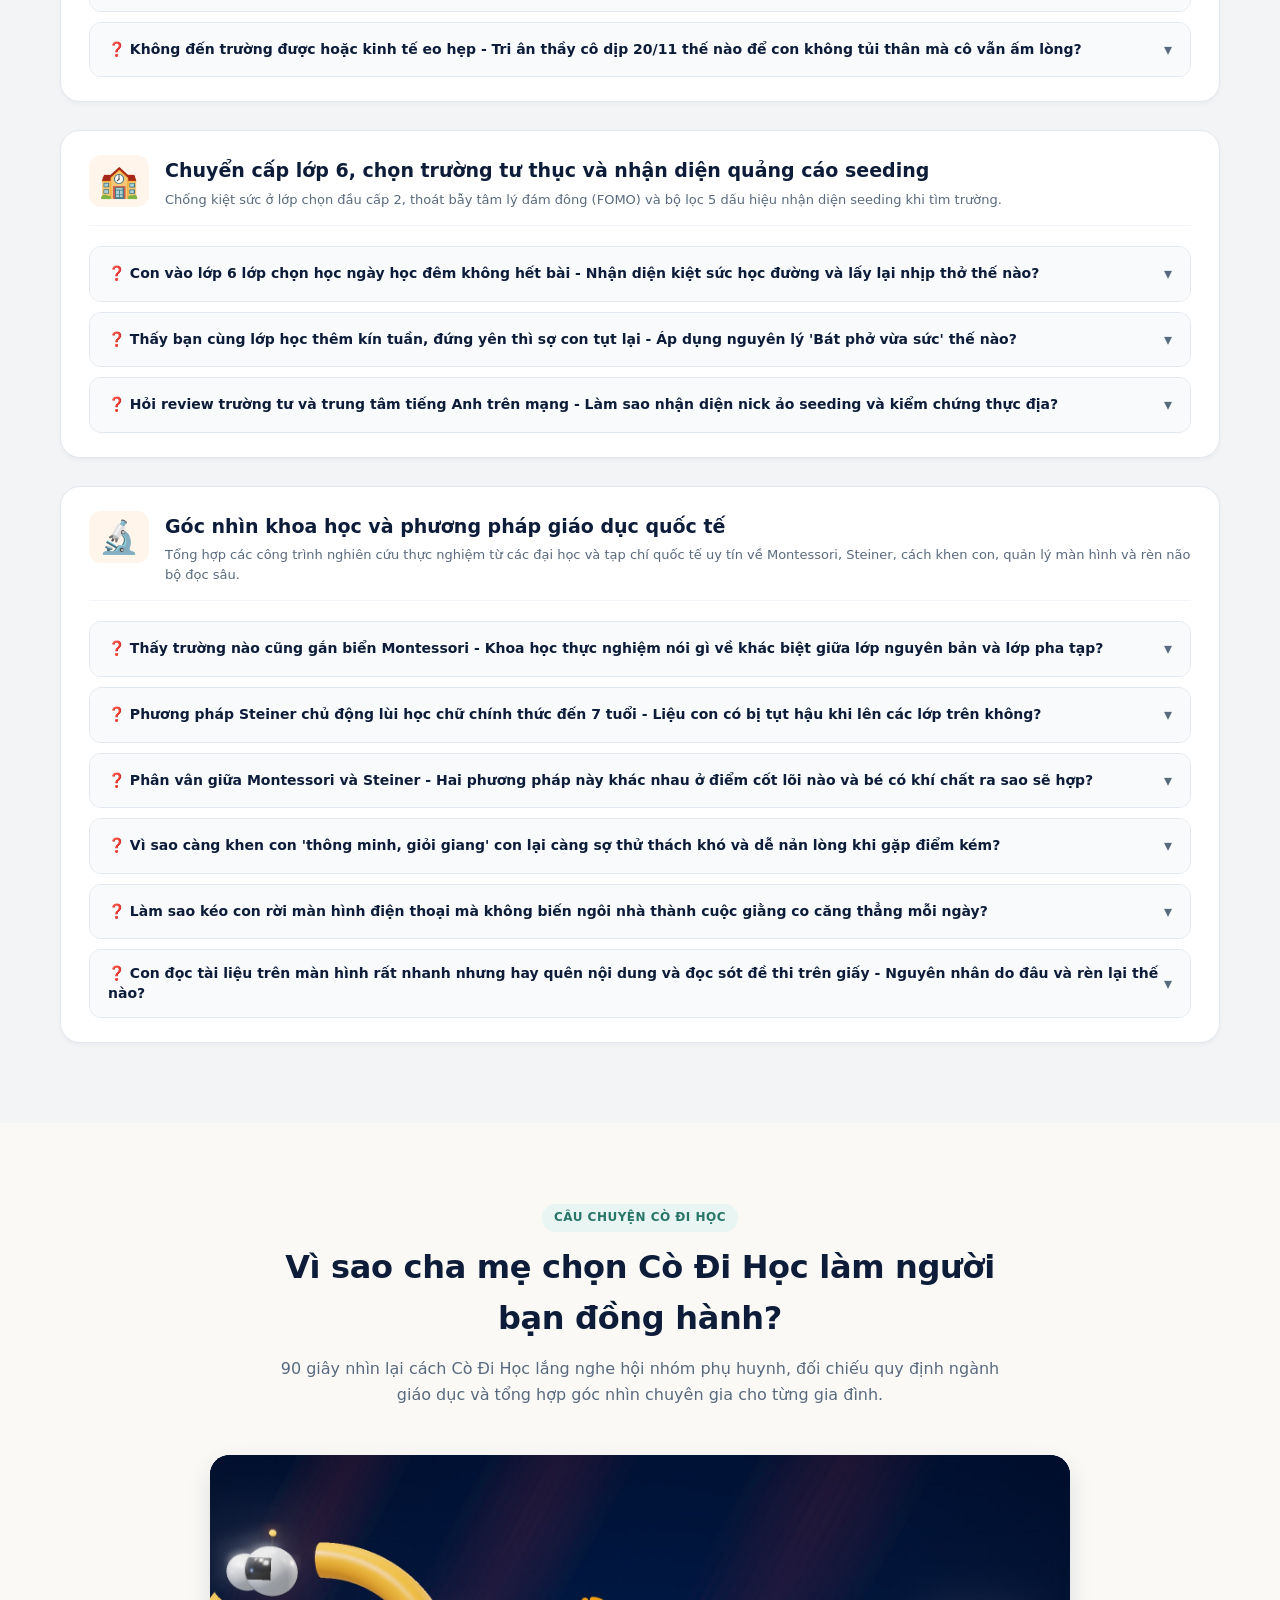
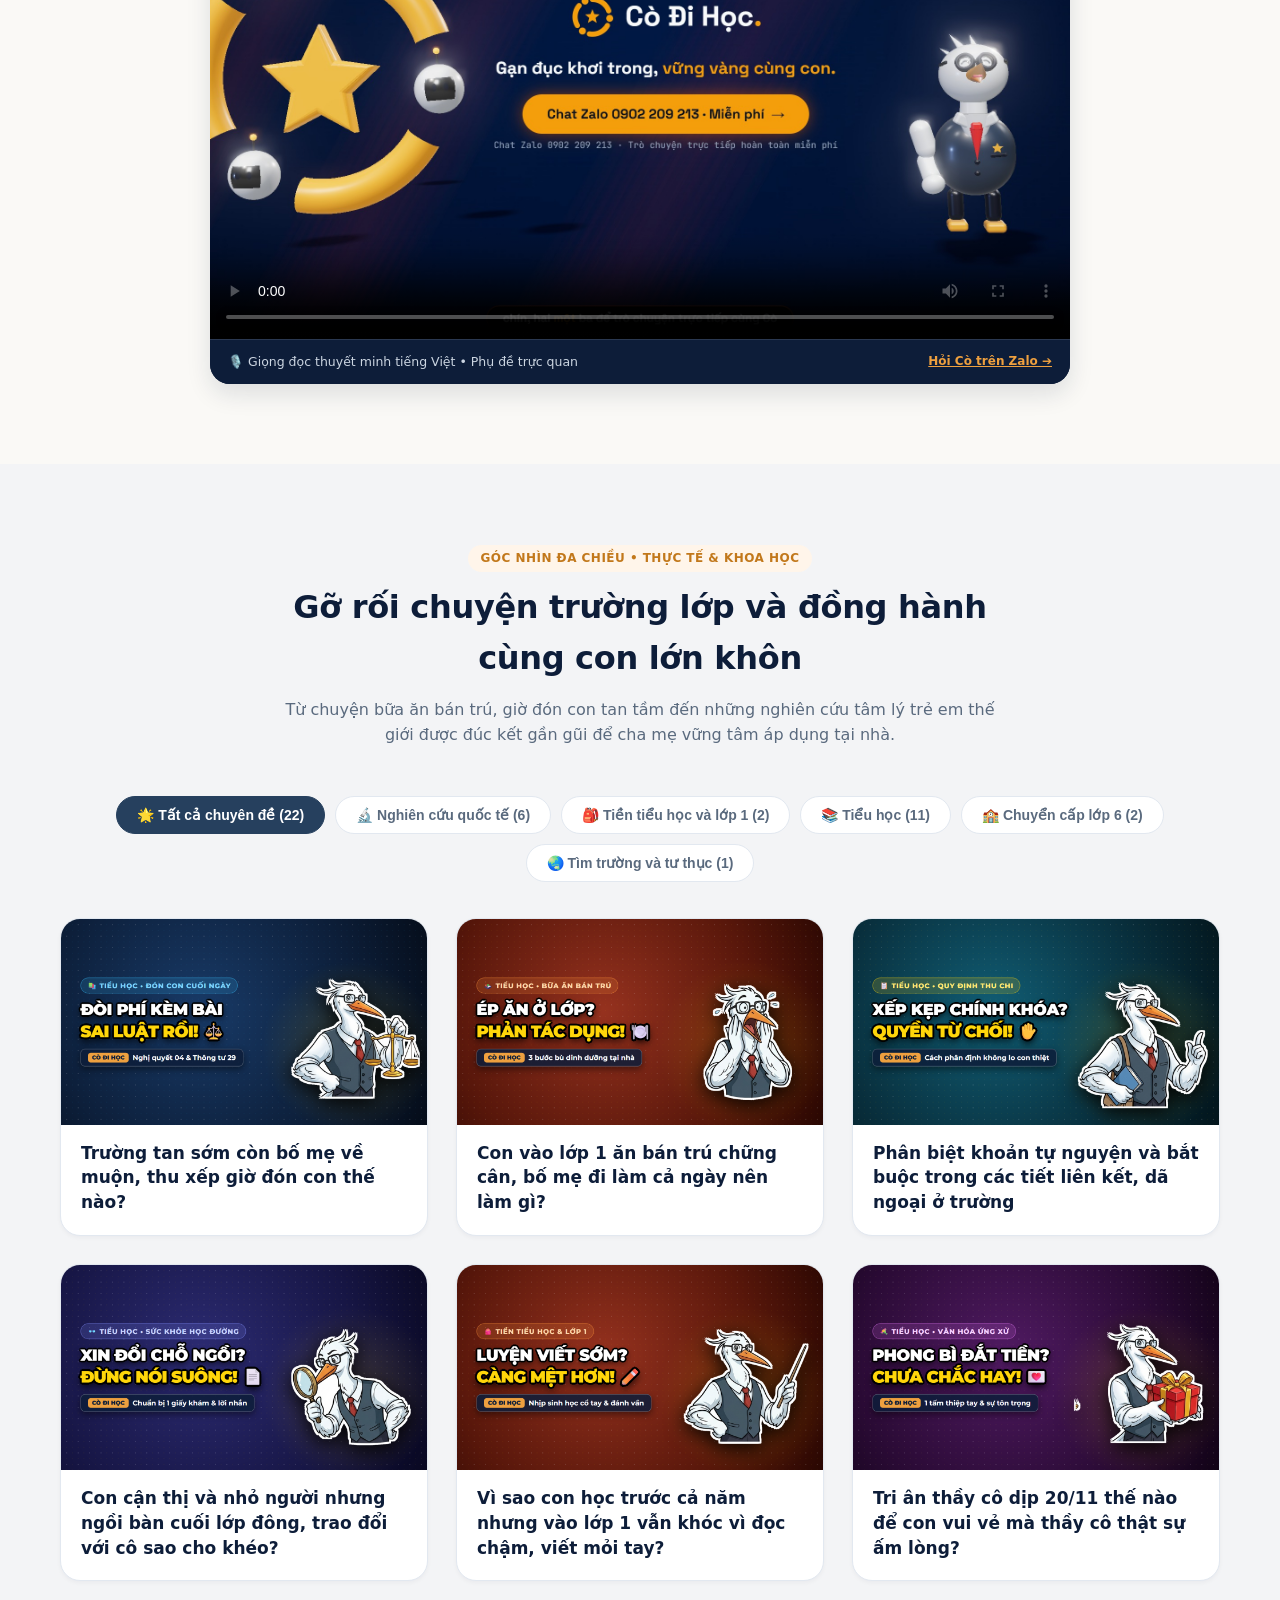
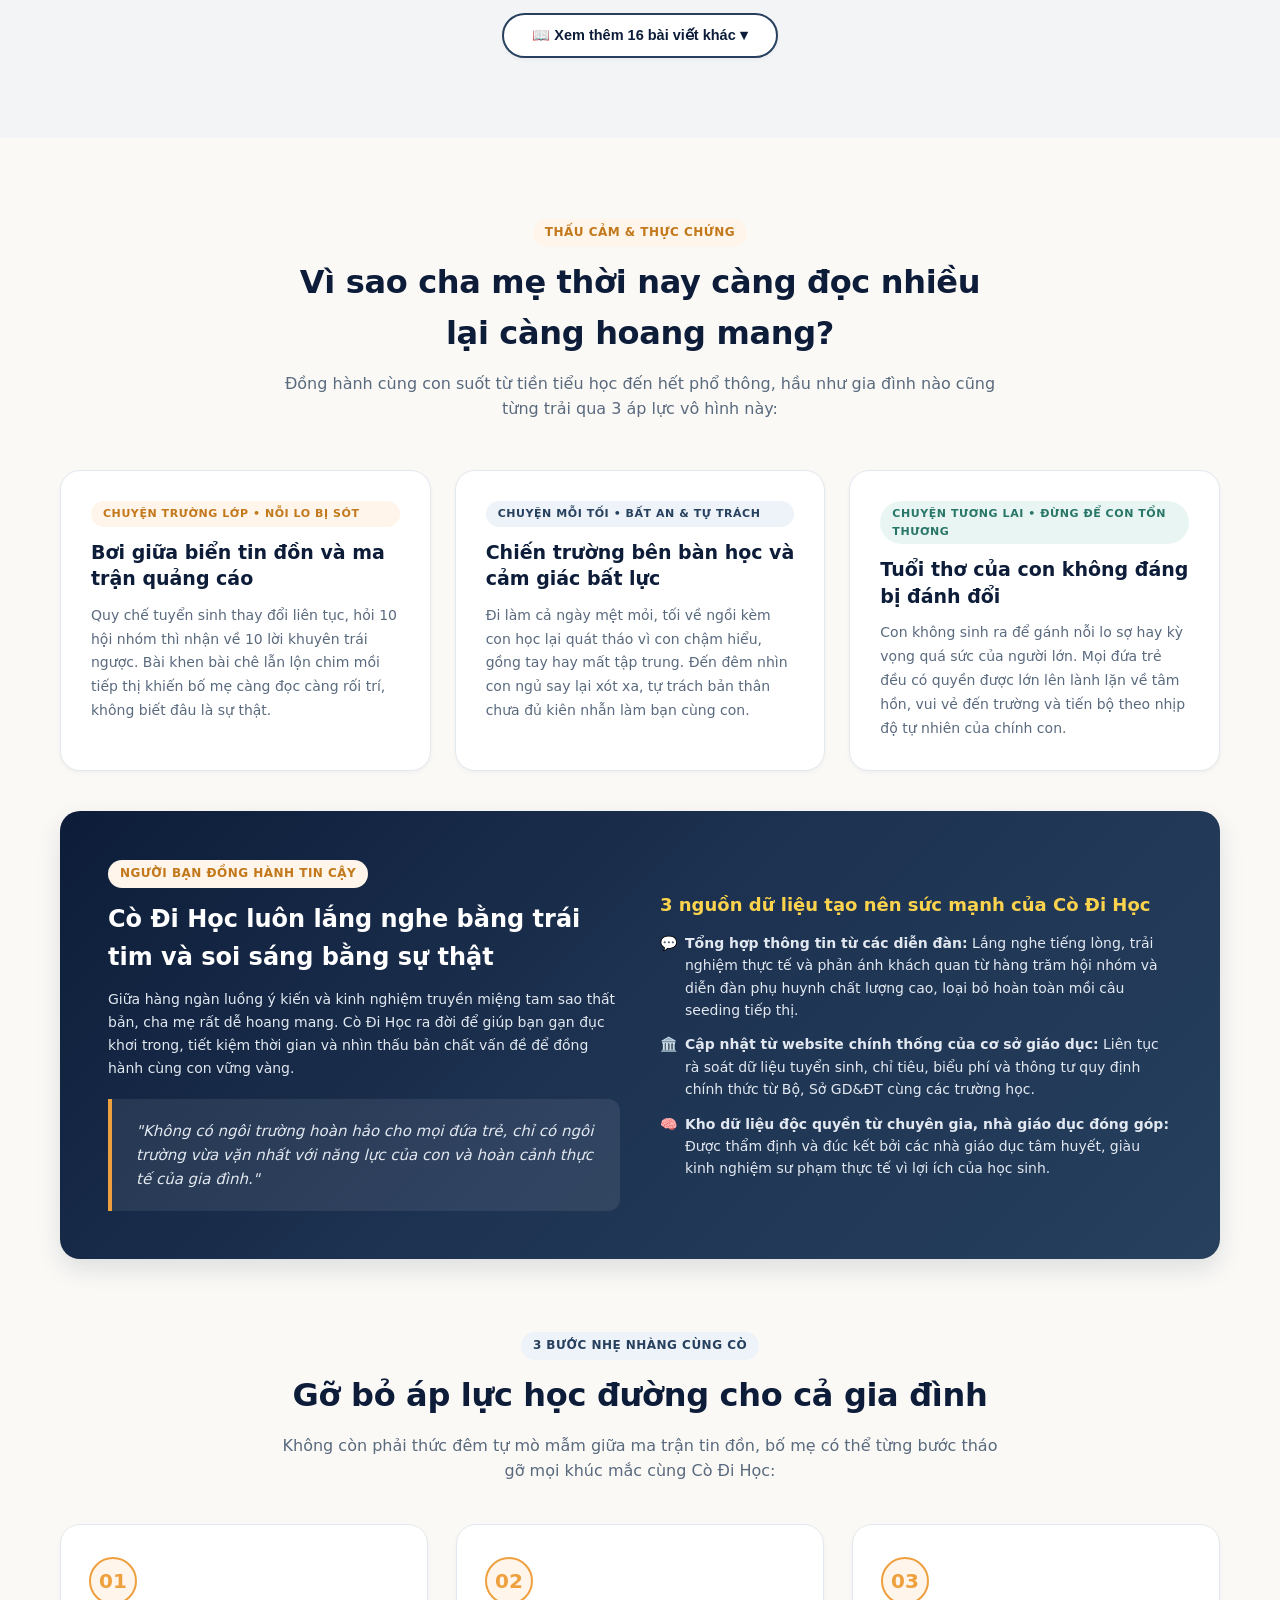
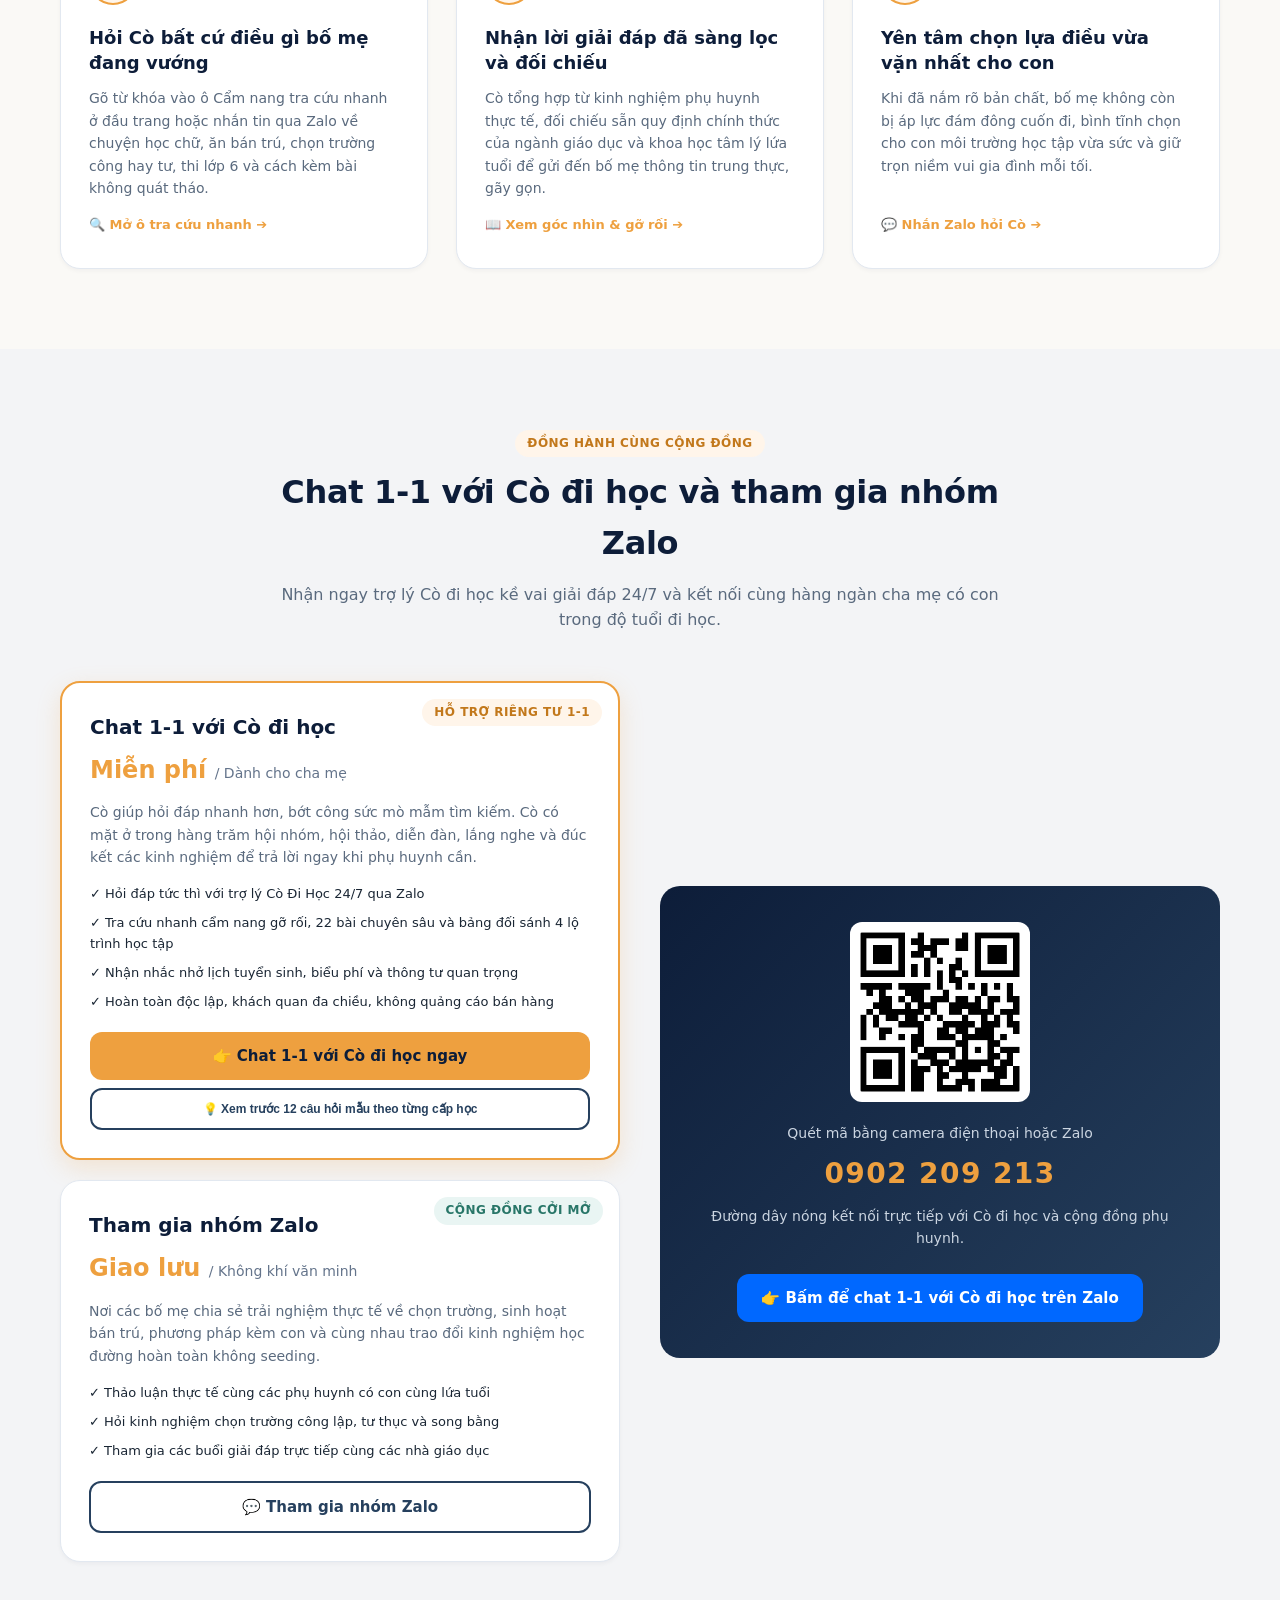
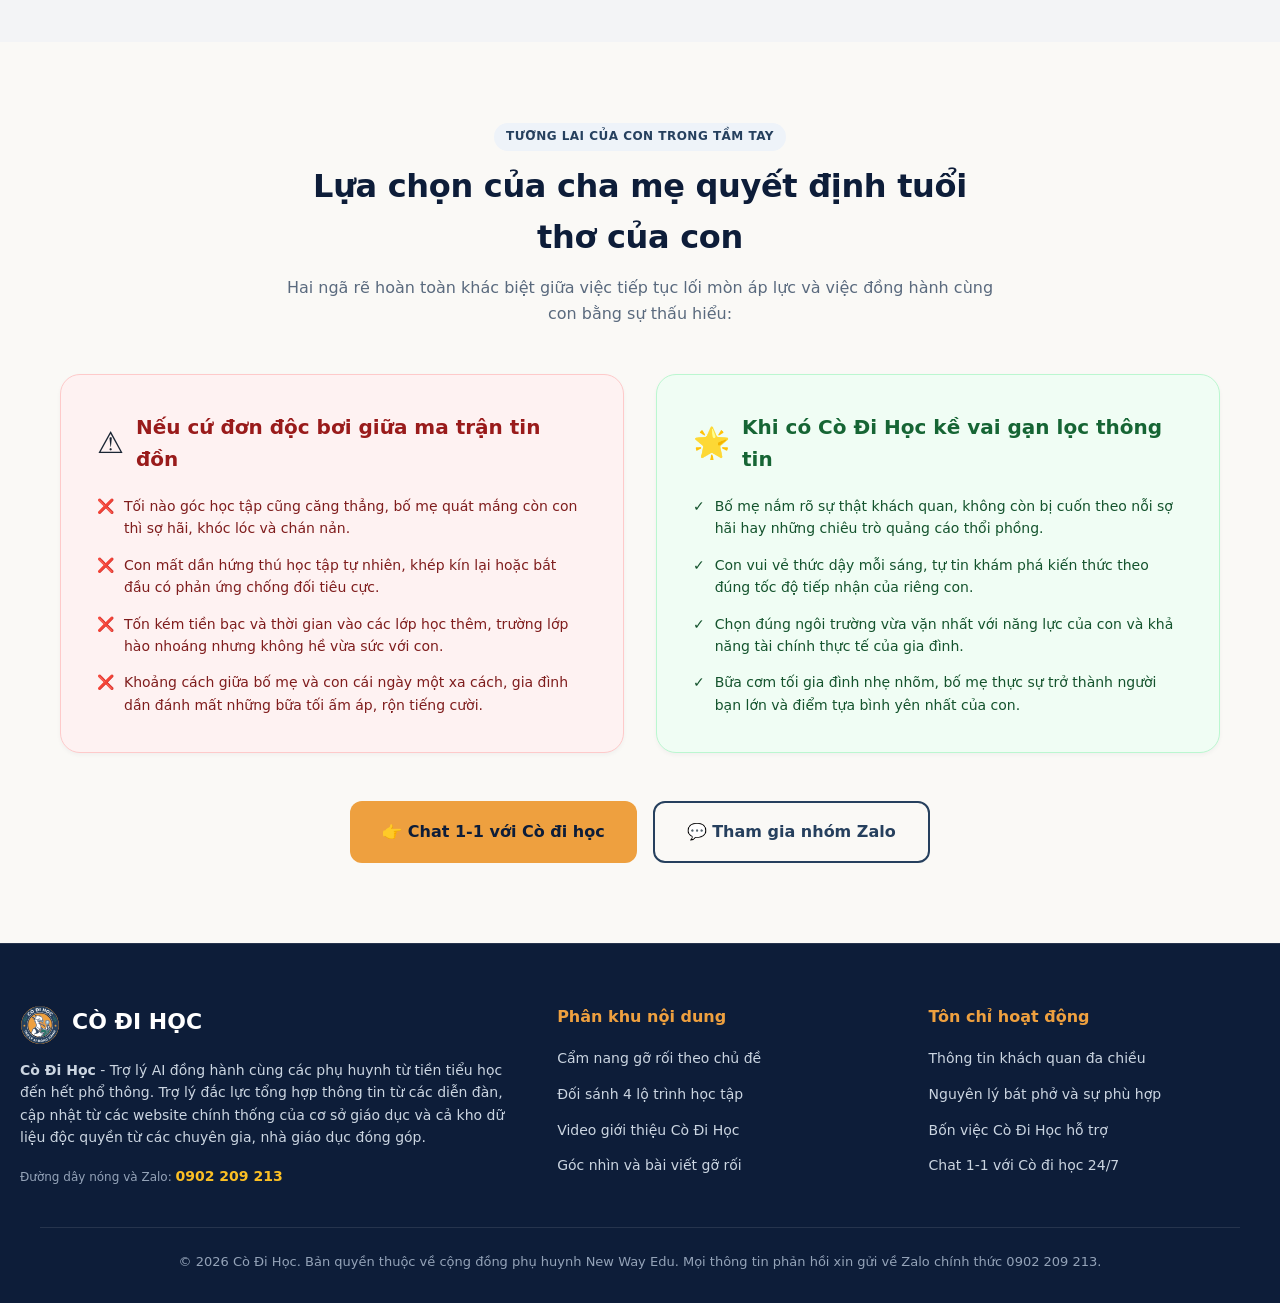
==== commit c15530ee: "feat(homepage): add 22 /fac-thumbnail cards, /audit title polish, remove video chapter sidebar" ====
--- a/index.html
+++ b/index.html
@@ -13,7 +13,7 @@
     <link href="https://fonts.googleapis.com/css2?family=Plus+Jakarta+Sans:ital,wght@0,400;0,500;0,600;0,700;0,800;1,400;1,600&family=Merriweather:ital,wght@0,300;0,400;0,700;1,300;1,400&display=swap" rel="stylesheet">
     
     <!-- CSS Core -->
-    <link rel="stylesheet" href="assets/css/style.css?v=20261108_v3">
+    <link rel="stylesheet" href="assets/css/style.css?v=20261113_v5">
 </head>
 <body>
 
@@ -32,7 +32,7 @@
                 <ul class="nav-menu" id="navMenu">
                     <li><a href="#resources-section" class="nav-link">Tra cứu nhanh</a></li>
                     <li><a href="#video-section" class="nav-link">Giới thiệu Cò Đi Học</a></li>
-                    <li><a href="#blog-section" class="nav-link">22 bài chuyên sâu</a></li>
+                    <li><a href="#blog-section" class="nav-link">Góc nhìn & Gỡ rối</a></li>
                     <li><a href="dien-dan.html" class="nav-link">Diễn đàn sạch</a></li>
                     <li><a href="#problem-section" class="nav-link">Vì sao chọn Cò</a></li>
                     <li><a href="#community-section" class="nav-link">Cộng đồng Zalo</a></li>
@@ -121,12 +121,12 @@
         </div>
     </section>
 
-    <!-- PHÂN KHU 1 (ĐƯA LÊN NGAY DƯỚI HERO): TRA CỨU NHANH 16 TÌNH HUỐNG & ĐỐI SÁNH 4 LỘ TRÌNH -->
+    <!-- PHÂN KHU 1 (ĐƯA LÊN NGAY DƯỚI HERO): TRA CỨU NHANH TÌNH HUỐNG & ĐỐI SÁNH 4 LỘ TRÌNH -->
     <section class="section section-alt" id="resources-section">
         <div class="container">
             <div class="section-header">
-                <span class="badge badge-orange section-badge">Gỡ rối tức thì • Có căn cứ pháp lý và khoa học</span>
-                <h2 class="section-title">Bố mẹ đang vướng mắc chuyện gì của con hôm nay?</h2>
+                <span class="badge badge-orange section-badge">Tra cứu nhanh theo tình huống</span>
+                <h2 class="section-title">Cẩm nang xử lý tình huống trường lớp và so sánh lộ trình học</h2>
                 <p class="section-subtitle">
                     Gõ từ khóa hoặc bấm chọn nhanh chủ đề bên dưới để xem ngay hướng xử lý thực tế đã được Cò Đi Học đối chiếu từ các văn bản của Bộ, Sở GD&ĐT và kinh nghiệm của hàng ngàn phụ huynh đi trước.
                 </p>
@@ -173,19 +173,19 @@
         </div>
     </section>
 
-    <!-- PHÂN KHU 2: VIDEO GIỚI THIỆU CÒ ĐI HỌC (THUYẾT PHỤC PHỤ HUYNH MỚI TRONG 80 GIÂY) -->
+    <!-- PHÂN KHU 2: VIDEO GIỚI THIỆU CÒ ĐI HỌC (THUYẾT PHỤC PHỤ HUYNH MỚI) -->
     <section class="section" id="video-section">
         <div class="container">
             <div class="section-header">
-                <span class="badge badge-green section-badge">Hiểu rõ Cò Đi Học trong 88 giây</span>
-                <h2 class="section-title">Vì sao hàng ngàn cha mẹ chọn Cò Đi Học làm người bạn đồng hành?</h2>
+                <span class="badge badge-green section-badge">Câu chuyện Cò Đi Học</span>
+                <h2 class="section-title">Vì sao cha mẹ chọn Cò Đi Học làm người bạn đồng hành?</h2>
                 <p class="section-subtitle">
-                    Xem video giới thiệu ngắn dưới đây để hiểu cách Cò Đi Học tổng hợp kinh nghiệm thực tế từ hàng trăm diễn đàn, đối chiếu văn bản chính thống và giúp gia đình gỡ bỏ áp lực học đường.
+                    90 giây nhìn lại cách Cò Đi Học lắng nghe hội nhóm phụ huynh, đối chiếu quy định ngành giáo dục và tổng hợp góc nhìn chuyên gia cho từng gia đình.
                 </p>
             </div>
 
             <div class="video-showcase-grid">
-                <!-- Video Player Container (Khung 16:9 Chuẩn Widescreen Full HD) -->
+                <!-- Video Player Container (Khung 16:9 Chuẩn Widescreen Full HD Căn Giữa) -->
                 <div class="main-player-wrap">
                     <div class="video-ratio-16-9">
                         <video id="mainVideoPlayer" class="player-element" controls playsinline poster="assets/images/codihoc_intro_poster.png">
@@ -194,95 +194,22 @@
                         </video>
                     </div>
                     <div class="video-player-caption">
-                        <span>🎙️ Giọng đọc thuyết minh tiếng Việt • Có phụ đề trực quan theo từng câu</span>
+                        <span>🎙️ Giọng đọc thuyết minh tiếng Việt • Phụ đề trực quan</span>
                         <a href="https://zalo.me/0902209213?text=Ch%C3%A0o%20C%C3%B2%20%C4%90i%20H%E1%BB%8Dc%2C%20t%C3%B4i%20v%E1%BB%ABa%20xem%20video%20gi%E1%BB%9Bi%20thi%E1%BB%87u%20v%C3%A0%20mu%E1%BB%91n%20h%E1%BB%8Fi%20th%C3%AAm%20cho%20con" target="_blank" class="read-more-link text-xs">Hỏi Cò trên Zalo ➔</a>
                     </div>
                 </div>
-
-                <!-- 5 Chương Mục Trong Video (Bấm Để Tua Nhanh) & Lời Thoại Thu Gọn -->
-                <div class="video-info-box">
-                    <h3 class="video-playlist-title">
-                        <span>🎬 5 nội dung cốt lõi trong video (Bấm để xem từng phần)</span>
-                    </h3>
-
-                    <div class="video-playlist" id="introChapterList">
-                        <div class="video-item active" data-seek="0">
-                            <div class="video-item-thumb">01</div>
-                            <div class="video-item-info">
-                                <h4>Thấu hiểu nỗi lòng cha mẹ giữa ma trận tin đồn</h4>
-                                <p>00:00 - 00:13 • Hỏi 10 nơi nhận 10 lời khuyên trái ngược, khen chê lẫn quảng cáo</p>
-                            </div>
-                        </div>
-
-                        <div class="video-item" data-seek="13.8">
-                            <div class="video-item-thumb">02</div>
-                            <div class="video-item-info">
-                                <h4>Cò Đi Học là ai và nguyên tắc hoạt động độc lập</h4>
-                                <p>00:13 - 00:29 • Đồng hành từ tiền tiểu học đến hết lớp 12, không nhận quảng cáo</p>
-                            </div>
-                        </div>
-
-                        <div class="video-item" data-seek="29.6">
-                            <div class="video-item-thumb">03</div>
-                            <div class="video-item-info">
-                                <h4>Ba nguồn dữ liệu thực chứng kiểm chứng chéo</h4>
-                                <p>00:29 - 00:51 • Diễn đàn phụ huynh, văn bản Bộ và Sở GD&ĐT cùng chuyên gia</p>
-                            </div>
-                        </div>
-
-                        <div class="video-item" data-seek="51.0">
-                            <div class="video-item-thumb">04</div>
-                            <div class="video-item-info">
-                                <h4>Bốn việc Cò Đi Học làm thay để bố mẹ nhẹ gánh</h4>
-                                <p>00:51 - 01:08 • Tiết kiệm thời gian, tổng hợp, sàng lọc và ghi nhớ lộ trình</p>
-                            </div>
-                        </div>
-
-                        <div class="video-item" data-seek="68.1">
-                            <div class="video-item-thumb">05</div>
-                            <div class="video-item-info">
-                                <h4>Cách tra cứu trên trang web và hỏi riêng 1-1 qua Zalo</h4>
-                                <p>01:08 - 01:28 • Tra cứu nhanh 16 tình huống hoặc nhắn Zalo 0902 209 213 miễn phí</p>
-                            </div>
-                        </div>
-                    </div>
-
-                    <!-- Lời Thoại Video Thu Gọn (Không làm ngợp mắt người xem) -->
-                    <details class="video-script-card" id="videoScriptDetails">
-                        <summary class="script-header">
-                            <span>📜 Xem toàn bộ lời thoại thuyết minh trong video</span>
-                            <span class="text-xs text-slate-500 font-normal" id="videoTitleDisplay">Thời lượng 1 phút 28 giây ▾</span>
-                        </summary>
-                        <div class="script-body" id="videoScriptBody">
-                            <pre class="font-sans whitespace-pre-wrap text-slate-700">[00:00 - 00:13] Phần 1 - Thấu hiểu nỗi lòng cha mẹ giữa ma trận tin đồn:
-"Chào bố mẹ! Có bao giờ bố mẹ thức đến khuya lướt hàng chục hội nhóm để tìm trường cho con, lo lắng vì con vào lớp một đọc chậm hay bữa ăn bán trú ở trường chưa hợp miệng, nhưng càng đọc hàng trăm bình luận khen chê lẫn lộn quảng cáo lại càng rối trí?"
-
-[00:13 - 00:29] Phần 2 - Cò Đi Học là ai và đứng về phía ai:
-"Đó chính là lý do Cò Đi Học ra đời. Cò là trợ lý trí tuệ nhân tạo đồng hành cùng bố mẹ từ giai đoạn tiền tiểu học đến hết bậc phổ thông. Không nhận quảng cáo cho bất kỳ trường học hay trung tâm nào, Cò đứng hoàn toàn về phía phụ huynh để giúp gia đình tìm ra giải pháp vừa vặn nhất với con."
-
-[00:29 - 00:51] Phần 3 - Ba nguồn dữ liệu thực chứng tạo nên câu trả lời của Cò:
-"Mỗi câu trả lời của Cò Đi Học được tổng hợp từ ba nguồn dữ liệu kiểm chứng chéo. Thứ nhất, lắng nghe kinh nghiệm thực tế từ hàng trăm hội nhóm và diễn đàn phụ huynh, gạn lọc sạch quảng cáo trá hình. Thứ hai, đối chiếu trực tiếp văn bản pháp lý của Bộ, Sở Giáo dục và cổng thông tin nhà trường. Và thứ ba, kho dữ liệu độc quyền do các chuyên gia cùng nhà giáo dục tâm huyết đóng góp."
-
-[00:51 - 01:08] Phần 4 - Bốn việc Cò Đi Học làm thay để bố mẹ nhẹ gánh:
-"Nhờ đó, Cò giúp bố mẹ bốn việc thiết thực mỗi ngày. Một là tiết kiệm thời gian, hỏi một câu có ngay đáp án thay vì thức đêm mò mẫm. Hai là tổng hợp toàn diện để không bỏ sót mốc tuyển sinh quan trọng. Ba là sàng lọc trung thực để không bị loạn trước tin đồn. Bốn là ghi nhớ lộ trình của con để bố mẹ khỏi đau đầu."
-
-[01:08 - 01:28] Phần 5 - Hướng dẫn tra cứu ngay trên trang web và hỏi đáp Zalo 24/7:
-"Ngay trên trang web này, bố mẹ có thể gõ từ khóa vào ô tra cứu nhanh bên dưới để xem ngay hướng xử lý cho mười sáu tình huống học đường phổ biến nhất hoặc đọc toàn văn các bài nghiên cứu chuyên sâu. Khi cần hỏi riêng cho trường hợp của con, bố mẹ hãy bấm nút Chat Zalo không chín không hai, hai không chín, hai một ba để trò chuyện trực tiếp cùng Cò Đi Học hoàn toàn miễn phí nhé!"</pre>
-                        </div>
-                    </details>
-                </div>
             </div>
         </div>
     </section>
 
-    <!-- PHÂN KHU 3: 22 BÀI VIẾT CHUYÊN SÂU (HIỂN THỊ TIỆM TIẾN 6 BÀI TIÊU BIỂU + NÚT XEM TẤT CẢ) -->
+    <!-- PHÂN KHU 3: GÓC NHÌN & GỠ RỐI HỌC ĐƯỜNG (THUMBNAIL + TIÊU ĐỀ TỐI ƯU) -->
     <section class="section section-alt" id="blog-section">
         <div class="container">
             <div class="section-header">
-                <span class="badge badge-orange section-badge">Trao giá trị thật • 0% bán hàng</span>
-                <h2 class="section-title">22 bài viết chuyên sâu gỡ rối học đường và nghiên cứu quốc tế</h2>
+                <span class="badge badge-orange section-badge">Góc nhìn đa chiều • Thực tế & Khoa học</span>
+                <h2 class="section-title">Gỡ rối chuyện trường lớp và đồng hành cùng con lớn khôn</h2>
                 <p class="section-subtitle">
-                    Mỗi bài viết kết hợp kinh nghiệm thực tế của phụ huynh, quy định hiện hành của ngành giáo dục và các công trình khoa học uy tín trên thế giới để bố mẹ áp dụng nhẹ nhàng tại nhà.
+                    Từ chuyện bữa ăn bán trú, giờ đón con tan tầm đến những nghiên cứu tâm lý trẻ em thế giới được đúc kết gần gũi để cha mẹ vững tâm áp dụng tại nhà.
                 </p>
             </div>
 
@@ -301,10 +228,10 @@
                 <!-- Javascript will dynamically inject 22 real articles here -->
             </div>
 
-            <!-- Nút Mở Rộng Toàn Bộ 22 Bài Nghiên Cứu (Giảm độ dài cuộn trang lần đầu trên Mobile) -->
+            <!-- Nút Mở Rộng Toàn Bộ 22 Bài Viết -->
             <div class="blog-expand-wrap text-center mt-8" id="blogExpandWrap">
                 <button type="button" class="btn btn-outline blog-expand-btn" id="toggleAllBlogsBtn">
-                    <span>📖 Xem đầy đủ cả 22 bài nghiên cứu chuyên sâu (Còn 16 bài nữa ▾)</span>
+                    <span>📖 Xem thêm 16 bài viết khác ▾</span>
                 </button>
             </div>
         </div>
@@ -480,7 +407,7 @@
                         <p class="step-desc">
                             Cò tổng hợp từ kinh nghiệm phụ huynh thực tế, đối chiếu sẵn quy định chính thức của ngành giáo dục và khoa học tâm lý lứa tuổi để gửi đến bố mẹ thông tin trung thực, gãy gọn.
                         </p>
-                        <a href="#blog-section" class="plan-card-link mt-4">📖 Xem 22 bài đối chiếu ➔</a>
+                        <a href="#blog-section" class="plan-card-link mt-4">📖 Xem góc nhìn & gỡ rối ➔</a>
                     </div>
 
                     <div class="step-card">
@@ -665,17 +592,17 @@
             <div class="footer-col">
                 <h4>Phân khu nội dung</h4>
                 <ul class="footer-links">
-                    <li><a href="#resources-section">Cẩm nang gỡ rối 22 chủ đề</a></li>
+                    <li><a href="#resources-section">Cẩm nang gỡ rối theo chủ đề</a></li>
                     <li><a href="#resources-section" onclick="document.querySelector('[data-target=pane-curricula]')?.click()">Đối sánh 4 lộ trình học tập</a></li>
                     <li><a href="#video-section">Video giới thiệu Cò Đi Học</a></li>
-                    <li><a href="#blog-section">22 bài viết chuyên sâu</a></li>
+                    <li><a href="#blog-section">Góc nhìn và bài viết gỡ rối</a></li>
                 </ul>
             </div>
 
             <div class="footer-col">
                 <h4>Tôn chỉ hoạt động</h4>
                 <ul class="footer-links">
-                    <li><a href="#blog-section">Trao giá trị thật 0% bán hàng</a></li>
+                    <li><a href="#blog-section">Thông tin khách quan đa chiều</a></li>
                     <li><a href="#problem-section">Nguyên lý bát phở và sự phù hợp</a></li>
                     <li><a href="#values-section">Bốn việc Cò Đi Học hỗ trợ</a></li>
                     <li><a href="https://zalo.me/0902209213?text=Ch%C3%A0o%20C%C3%B2%20%C4%90i%20H%E1%BB%8Dc%2C%20t%C3%B4i%20mu%E1%BB%91n%20nh%E1%BB%9D%20C%C3%B2%20t%C6%B0%20v%E1%BA%A5n%20v%E1%BB%81%20vi%E1%BB%87c%20h%E1%BB%8Dc%20c%E1%BB%A7a%20con" target="_blank">Chat 1-1 với Cò đi học 24/7</a></li>
@@ -723,7 +650,7 @@
     </div>
 
     <!-- Scripts -->
-    <script src="assets/js/data.js?v=20261110_v4"></script>
-    <script src="assets/js/app.js?v=20261110_v4"></script>
+    <script src="assets/js/data.js?v=20261113_v5"></script>
+    <script src="assets/js/app.js?v=20261113_v5"></script>
 </body>
 </html>
--- a/assets/css/style.css
+++ b/assets/css/style.css
@@ -429,52 +429,37 @@
 .blog-card:hover {
   transform: translateY(-5px);
   box-shadow: var(--shadow-lg);
-  border-color: rgba(238, 160, 63, 0.4);
-}
-.blog-card-header {
-  padding: 24px 24px 16px;
-  border-bottom: 1px solid #f1f5f9;
-  display: flex;
-  align-items: center;
-  justify-content: space-between;
+  border-color: rgba(238, 160, 63, 0.45);
+}
+.blog-card-thumb-wrap {
+  position: relative;
+  width: 100%;
+  aspect-ratio: 16 / 9;
+  overflow: hidden;
+  background-color: var(--cdh-navy-dark);
+}
+.blog-card-thumb {
+  width: 100%;
+  height: 100%;
+  object-fit: cover;
+  display: block;
+  transition: transform 0.35s ease;
+}
+.blog-card:hover .blog-card-thumb {
+  transform: scale(1.03);
 }
 .blog-card-body {
-  padding: 20px 24px;
+  padding: 16px 20px 20px;
   flex: 1;
+  display: flex;
+  align-items: flex-start;
 }
 .blog-card-title {
-  font-size: 19px;
+  font-size: 17px;
   font-weight: 700;
   color: var(--cdh-navy-dark);
-  line-height: 1.4;
-  margin-bottom: 12px;
-}
-.blog-card-quote {
-  background-color: var(--cdh-orange-light);
-  border-left: 3px solid var(--cdh-orange);
-  padding: 10px 14px;
-  border-radius: 0 var(--radius-sm) var(--radius-sm) 0;
-  font-size: 13px;
-  font-style: italic;
-  color: #78350f;
-  margin-bottom: 14px;
-  line-height: 1.5;
-}
-.blog-card-summary {
-  font-size: 14px;
-  color: var(--text-muted);
-  line-height: 1.6;
-  margin-bottom: 16px;
-}
-.blog-card-footer {
-  padding: 16px 24px;
-  background-color: #fafbfc;
-  border-top: 1px solid var(--border-color);
-  display: flex;
-  align-items: center;
-  justify-content: space-between;
-  font-size: 13px;
-  color: var(--text-muted);
+  line-height: 1.45;
+  margin: 0;
 }
 .read-more-link {
   font-weight: 700;
@@ -670,19 +655,18 @@
   margin-right: auto;
 }
 
-/* --- PHÂN KHU 2: VIDEO HUB --- */
+/* --- PHÂN KHU 2: VIDEO HUB (STANDALONE CENTERED PLAYER) --- */
 .video-showcase-grid {
   display: grid;
-  grid-template-columns: 1fr 1fr;
-  gap: 36px;
-  align-items: start;
+  grid-template-columns: minmax(0, 860px);
+  justify-content: center;
   max-width: 100%;
-}
-.main-player-wrap, .video-info-box {
+  margin: 0 auto;
+}
+.main-player-wrap {
+  width: 100%;
   max-width: 100%;
   min-width: 0;
-}
-.main-player-wrap {
   background-color: var(--cdh-navy-dark);
   border-radius: var(--radius-lg);
   overflow: hidden;
@@ -704,92 +688,6 @@
   display: block;
   object-fit: cover;
   background-color: #000;
-}
-.video-info-box {
-  background-color: var(--bg-card);
-  border-radius: var(--radius-lg);
-  padding: 30px;
-  border: 1px solid var(--border-color);
-  box-shadow: var(--shadow-md);
-}
-.video-playlist-title {
-  font-size: 18px;
-  font-weight: 800;
-  color: var(--cdh-navy-dark);
-  margin-bottom: 18px;
-  display: flex;
-  align-items: center;
-  gap: 8px;
-}
-.video-playlist {
-  display: flex;
-  flex-direction: column;
-  gap: 12px;
-  margin-bottom: 24px;
-}
-.video-item {
-  display: flex;
-  align-items: center;
-  gap: 14px;
-  padding: 12px 16px;
-  border-radius: var(--radius-md);
-  border: 1px solid var(--border-color);
-  cursor: pointer;
-  transition: all 0.2s;
-}
-.video-item:hover, .video-item.active {
-  background-color: var(--cdh-orange-light);
-  border-color: var(--cdh-orange);
-}
-.video-item-thumb {
-  width: 54px;
-  height: 54px;
-  border-radius: var(--radius-sm);
-  background-color: var(--cdh-navy);
-  display: flex;
-  align-items: center;
-  justify-content: center;
-  font-size: 24px;
-  flex-shrink: 0;
-  color: var(--cdh-orange);
-}
-.video-item-info h4 {
-  font-size: 14px;
-  font-weight: 700;
-  color: var(--cdh-navy-dark);
-  margin-bottom: 4px;
-}
-.video-item-info p {
-  font-size: 12px;
-  color: var(--text-muted);
-}
-.script-accordion, .video-script-card {
-  border: 1px solid var(--border-color);
-  border-radius: var(--radius-md);
-  overflow: hidden;
-}
-.script-header {
-  background-color: #f8fafc;
-  padding: 14px 18px;
-  font-size: 14px;
-  font-weight: 700;
-  color: var(--cdh-navy);
-  cursor: pointer;
-  display: flex;
-  justify-content: space-between;
-  align-items: center;
-}
-.script-body {
-  padding: 16px 20px;
-  font-size: 13.5px;
-  color: var(--text-main);
-  line-height: 1.65;
-}
-.script-body pre {
-  white-space: pre-wrap;
-  word-break: break-word;
-  max-width: 100%;
-  overflow-x: hidden;
 }
 
 /* --- PHÂN KHU 3: KHO TÀI NGUYÊN MIỄN PHÍ --- */
@@ -2216,10 +2114,10 @@
   margin-top: 2px;
 }
 
-/* 4. Homepage 16:9 Intro Video Showcase & Collapsible Script */
+/* 4. Homepage 16:9 Intro Video Showcase (Standalone Centered Player) */
 .video-showcase-grid {
-  grid-template-columns: 1.25fr 0.95fr !important;
-  align-items: start !important;
+  grid-template-columns: minmax(0, 860px) !important;
+  justify-content: center !important;
 }
 @media (max-width: 992px) {
   .video-showcase-grid {
@@ -2247,22 +2145,10 @@
   gap: 12px;
   flex-wrap: wrap;
 }
-details.video-script-card summary {
-  list-style: none;
-}
-details.video-script-card summary::-webkit-details-marker {
-  display: none;
-}
-
-/* 5. Progressive Disclosure Blog Grid (6 Cards Initial + Expand All 16) */
+
+/* 5. Progressive Disclosure Blog Grid (6 Cards Initial + Expand All 22) */
 .blog-card-collapsed {
   display: none !important;
-}
-.blog-card-summary {
-  display: -webkit-box;
-  -webkit-line-clamp: 3;
-  -webkit-box-orient: vertical;
-  overflow: hidden;
 }
 .blog-expand-btn {
   padding: 12px 28px !important;
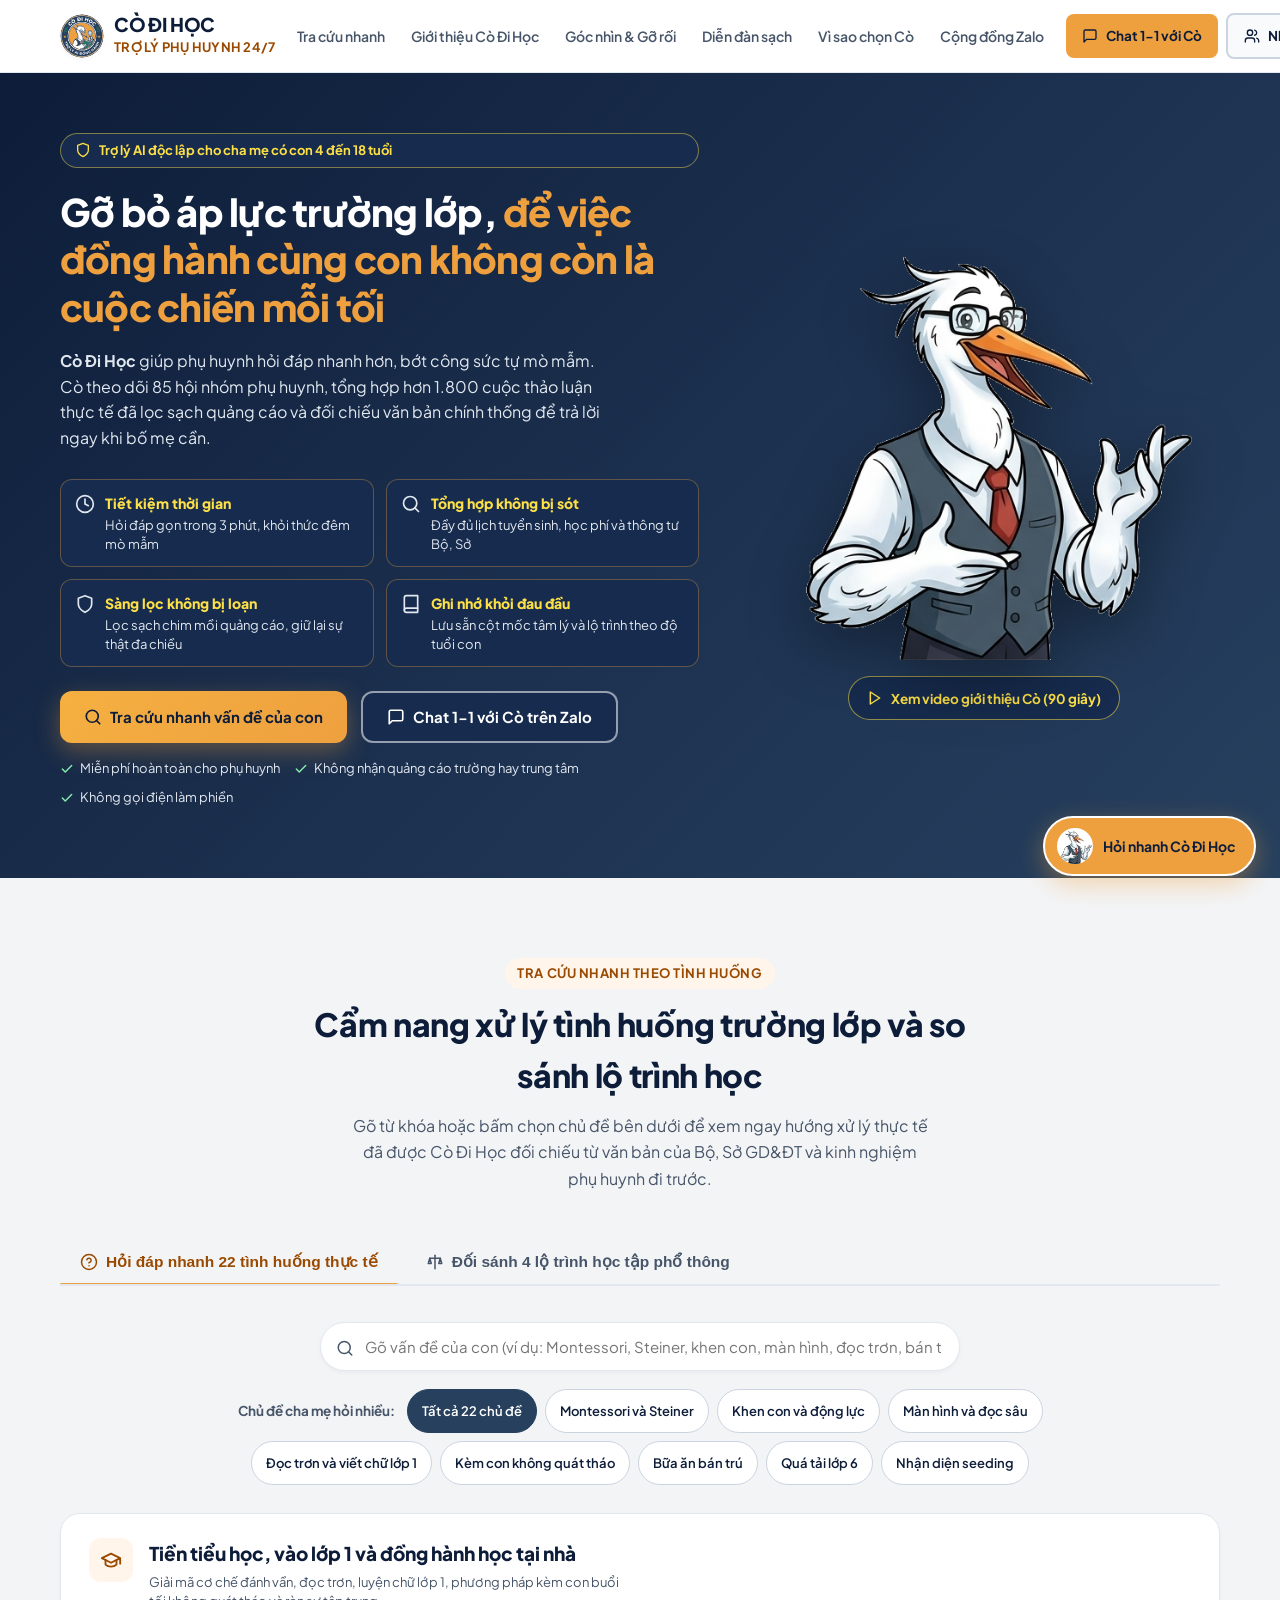
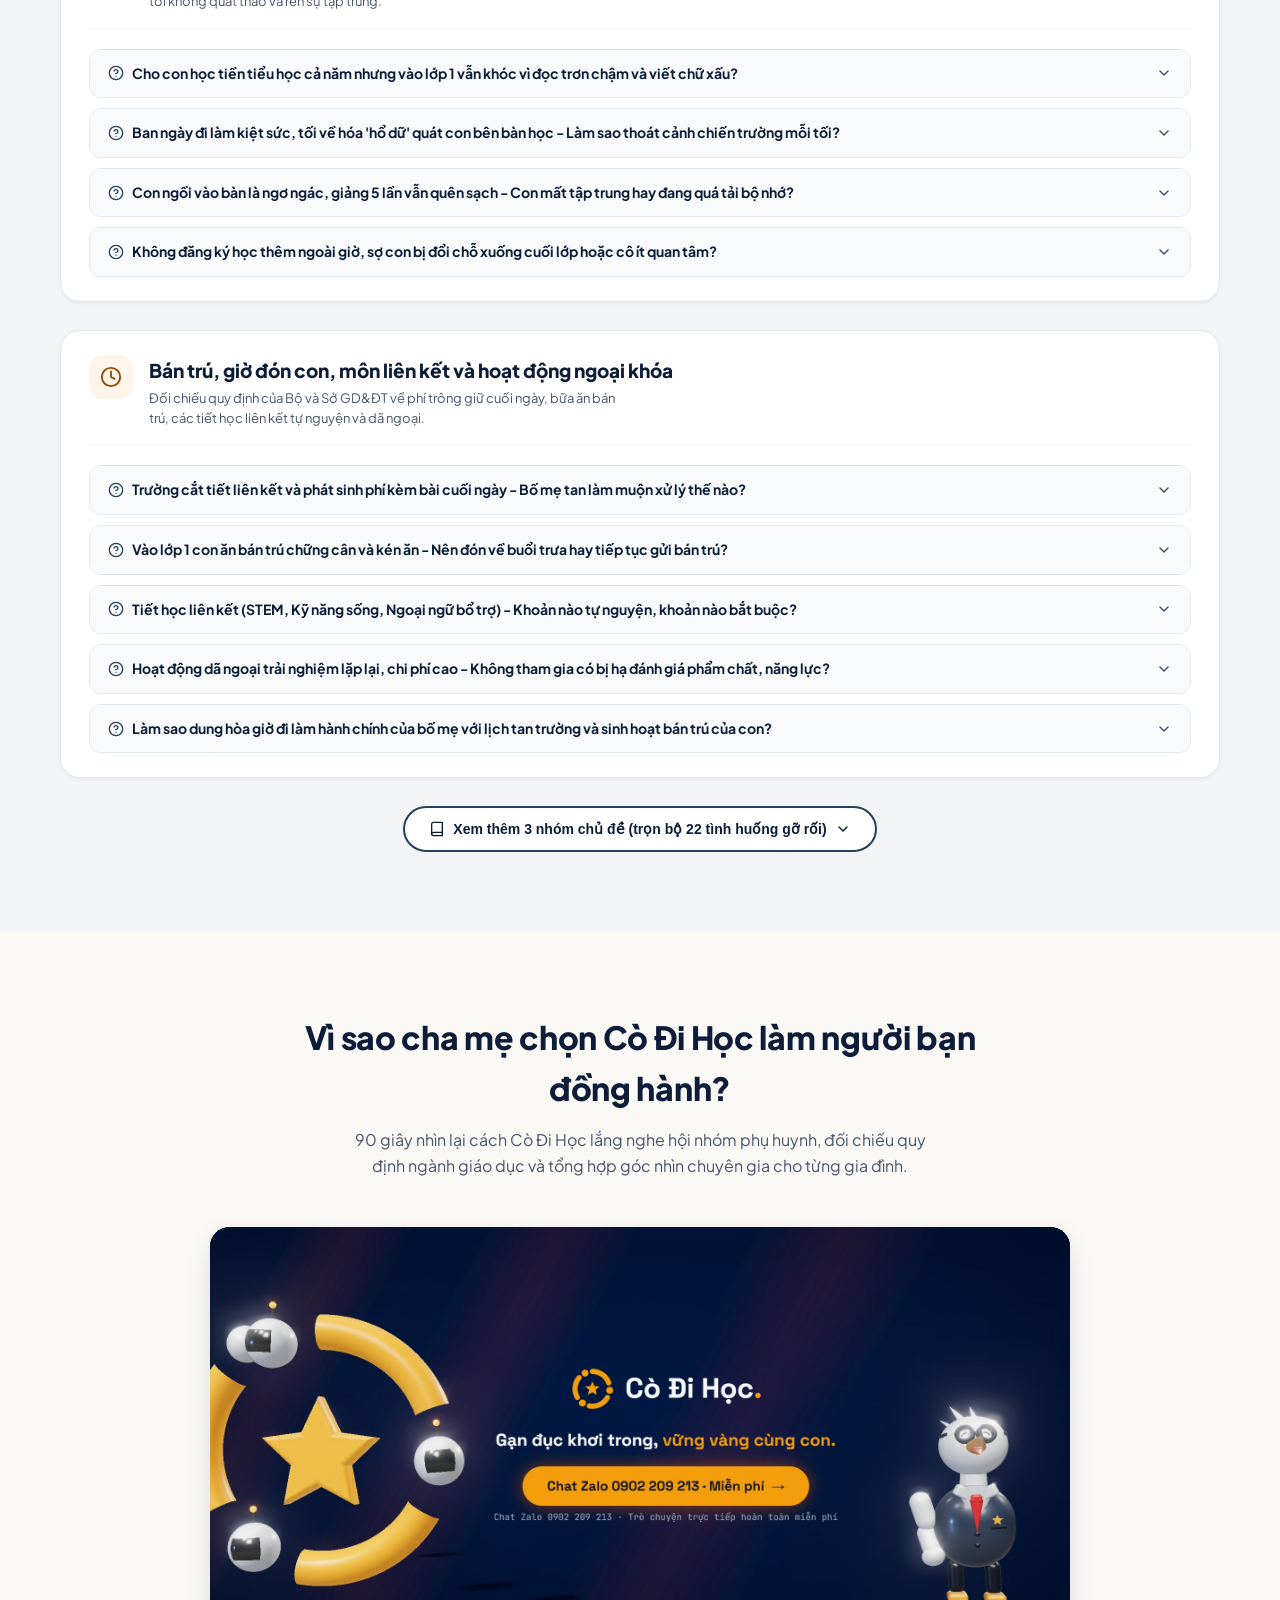
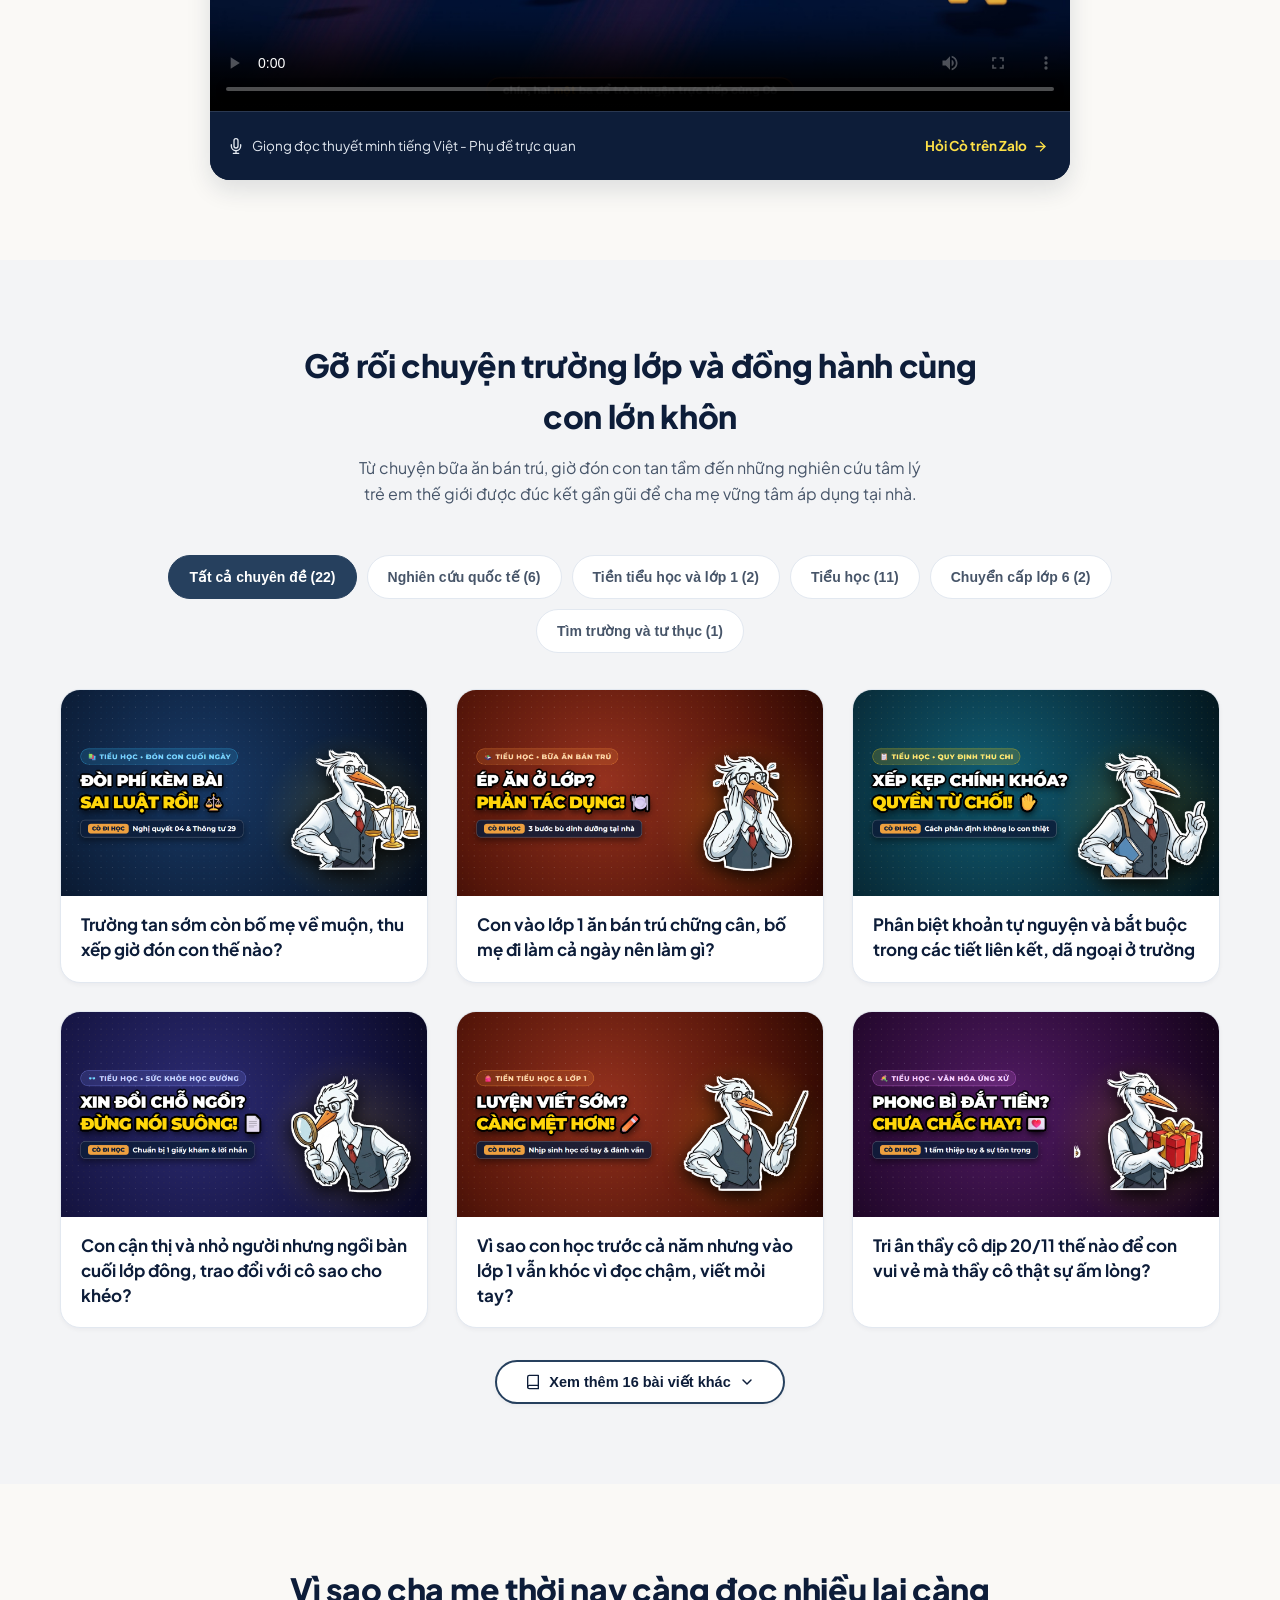
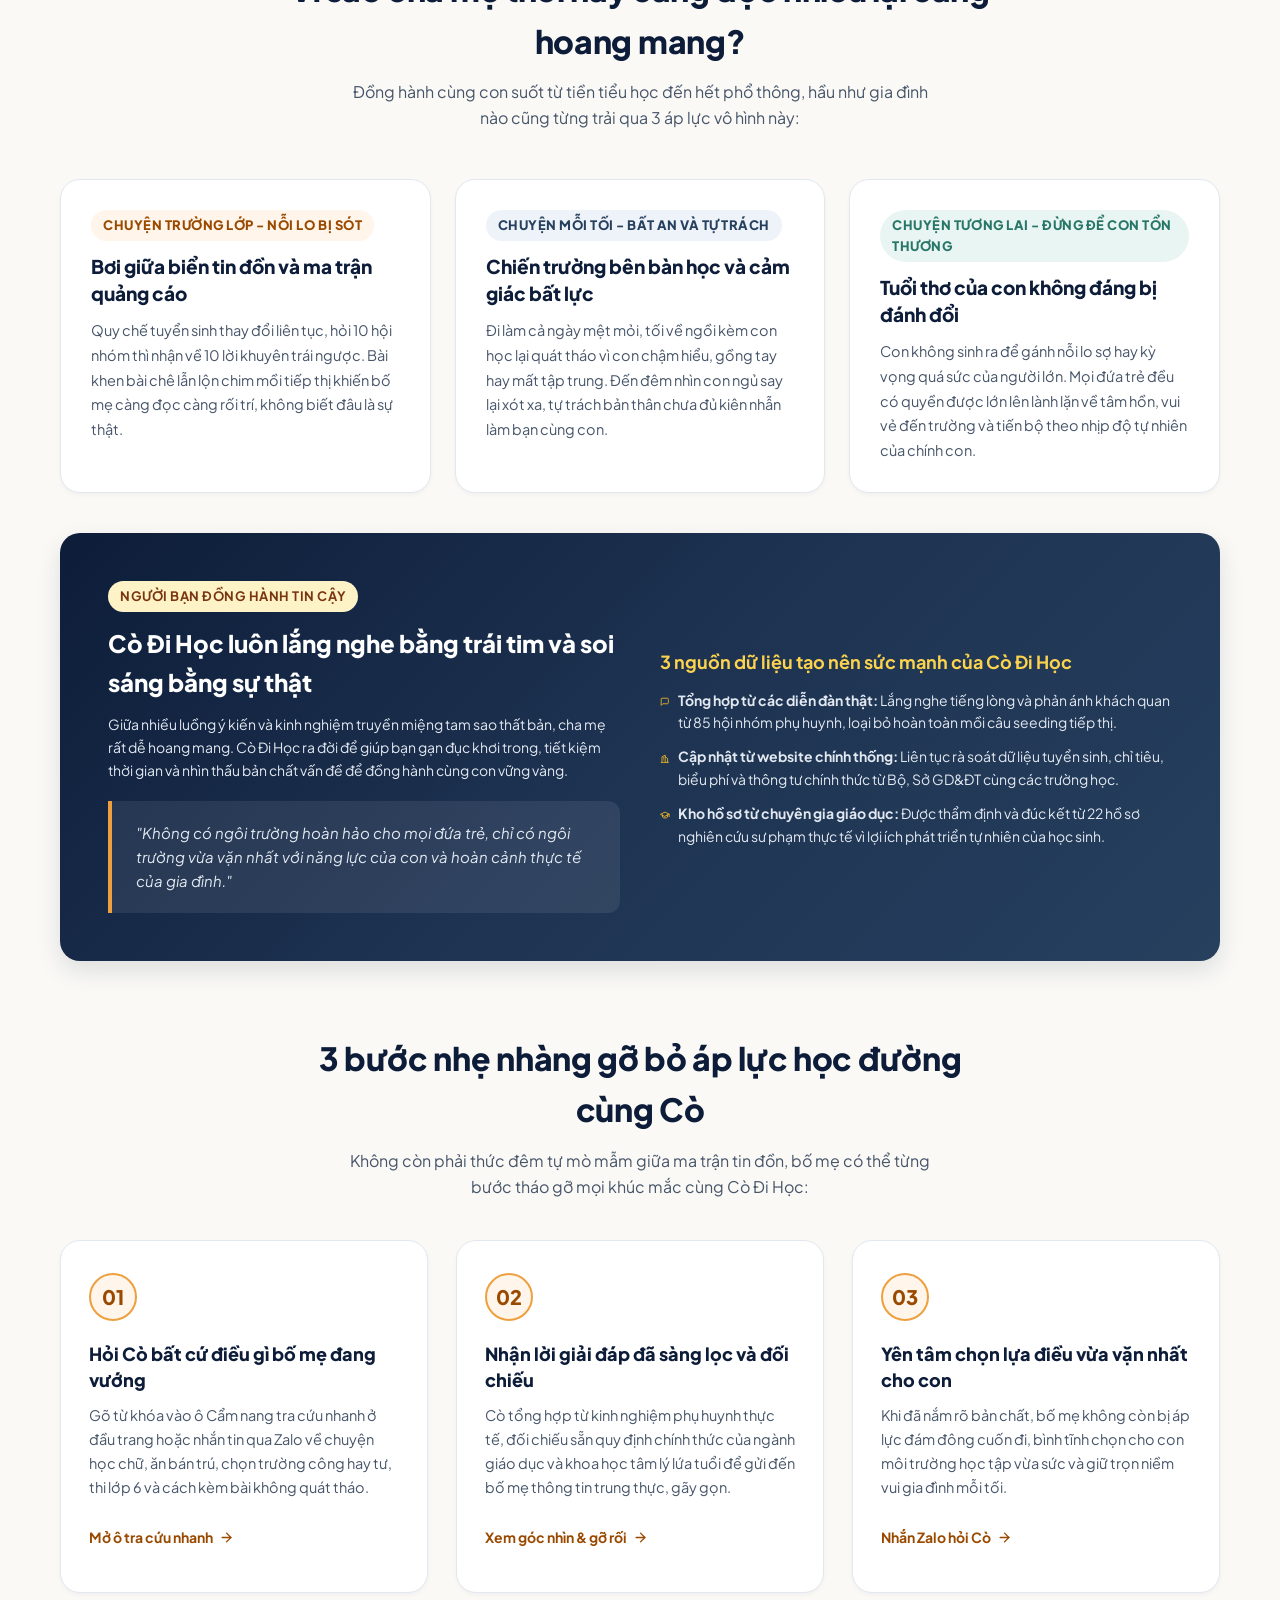
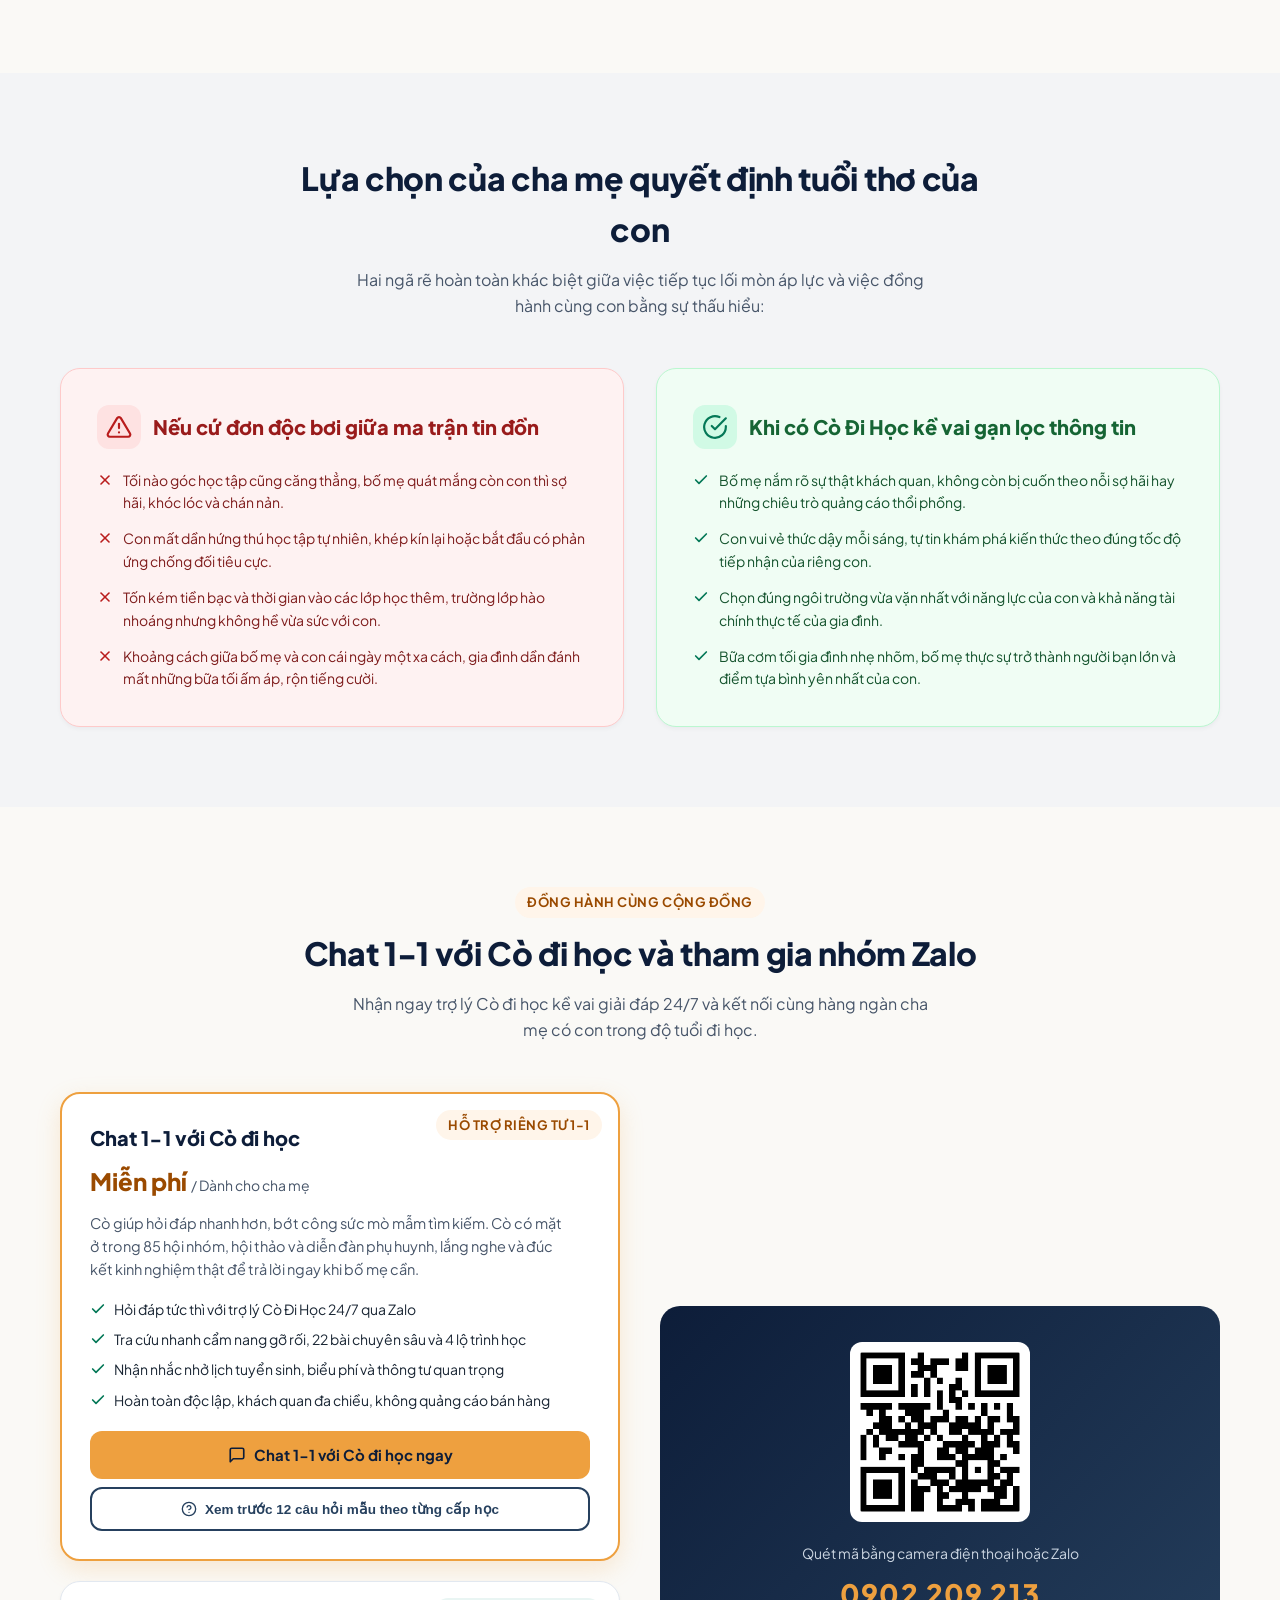
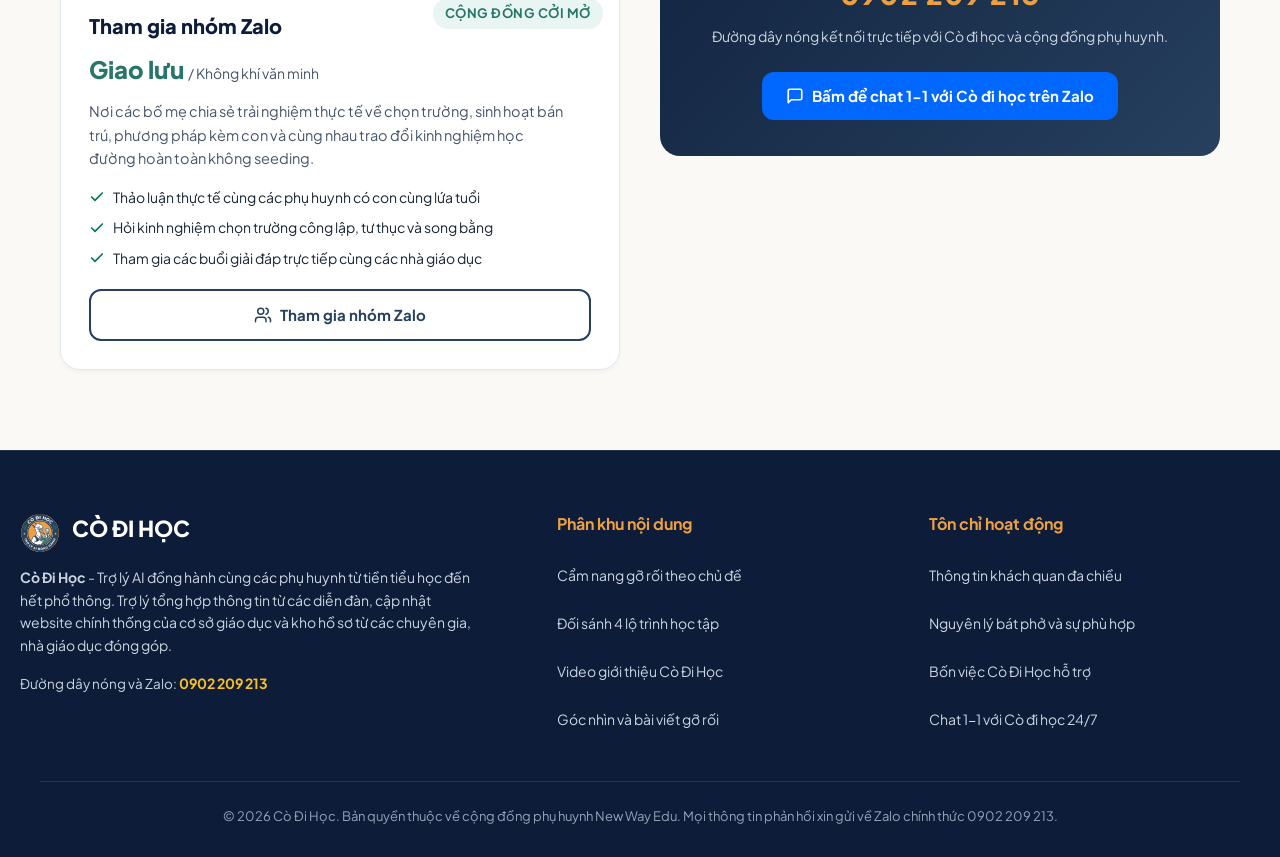
==== commit 07a39ec9: "feat(landing-page): comprehensive UX, contrast, tap-target, SVG icon, and hierarchy overhaul" ====
--- a/index.html
+++ b/index.html
@@ -10,29 +10,29 @@
     <!-- Google Fonts -->
     <link rel="preconnect" href="https://fonts.googleapis.com">
     <link rel="preconnect" href="https://fonts.gstatic.com" crossorigin>
-    <link href="https://fonts.googleapis.com/css2?family=Plus+Jakarta+Sans:ital,wght@0,400;0,500;0,600;0,700;0,800;1,400;1,600&family=Merriweather:ital,wght@0,300;0,400;0,700;1,300;1,400&display=swap" rel="stylesheet">
+    <link href="https://fonts.googleapis.com/css2?family=Plus+Jakarta+Sans:ital,wght@0,400;0,500;0,600;0,700;0,800;1,400;1,600&display=swap" rel="stylesheet">
     
     <!-- CSS Core -->
-    <link rel="stylesheet" href="assets/css/style.css?v=20261113_v5">
+    <link rel="stylesheet" href="assets/css/style.css?v=20261113_v6">
 </head>
 <body>
 
-    <!-- Header & Navigation (1 Hàng Ngang Cố Định 72px) -->
+    <!-- Header & Navigation (1 Hàng Ngang Cố Định) -->
     <header class="header" id="siteHeader">
         <div class="container header-inner">
             <a href="#" class="logo-wrap" aria-label="Trang chủ Cò Đi Học">
-                <img src="assets/images/logo.svg" alt="Logo Cò Đi Học" class="logo-img">
+                <img src="assets/images/logo.svg" alt="Logo Cò Đi Học" width="44" height="44" class="logo-img">
                 <div class="logo-text">
                     <span class="logo-text-title">CÒ ĐI HỌC</span>
                     <span class="logo-text-sub">Trợ lý phụ huynh 24/7</span>
                 </div>
             </a>
 
-            <nav>
+            <nav aria-label="Điều hướng chính">
                 <ul class="nav-menu" id="navMenu">
                     <li><a href="#resources-section" class="nav-link">Tra cứu nhanh</a></li>
                     <li><a href="#video-section" class="nav-link">Giới thiệu Cò Đi Học</a></li>
-                    <li><a href="#blog-section" class="nav-link">Góc nhìn & Gỡ rối</a></li>
+                    <li><a href="#blog-section" class="nav-link">Góc nhìn &amp; Gỡ rối</a></li>
                     <li><a href="dien-dan.html" class="nav-link">Diễn đàn sạch</a></li>
                     <li><a href="#problem-section" class="nav-link">Vì sao chọn Cò</a></li>
                     <li><a href="#community-section" class="nav-link">Cộng đồng Zalo</a></li>
@@ -41,55 +41,68 @@
 
             <div class="header-actions">
                 <a href="https://zalo.me/0902209213?text=Ch%C3%A0o%20C%C3%B2%20%C4%90i%20H%E1%BB%8Dc%2C%20t%C3%B4i%20mu%E1%BB%91n%20nh%E1%BB%9D%20C%C3%B2%20t%C6%B0%20v%E1%BA%A5n%20v%E1%BB%81%20vi%E1%BB%87c%20h%E1%BB%8Dc%20c%E1%BB%A7a%20con" target="_blank" class="btn btn-primary btn-sm">
-                    <span>👉 Chat 1-1 với Cò</span>
+                    <svg class="ui-icon" width="16" height="16" viewBox="0 0 24 24" fill="none" stroke="currentColor" stroke-width="2" stroke-linecap="round" stroke-linejoin="round" aria-hidden="true"><path d="M21 15a2 2 0 0 1-2 2H7l-4 4V5a2 2 0 0 1 2-2h14a2 2 0 0 1 2 2z"/></svg>
+                    <span>Chat 1-1 với Cò</span>
                 </a>
                 <a href="https://zalo.me/0902209213?text=Ch%C3%A0o%20C%C3%B2%20%C4%90i%20H%E1%BB%8Dc%2C%20t%C3%B4i%20mu%E1%BB%91n%20tham%20gia%20nh%C3%B3m%20Zalo%20ph%E1%BB%A5%20huynh" target="_blank" class="btn btn-outline btn-sm header-community-btn">
-                    <span>💬 Nhóm Zalo</span>
+                    <svg class="ui-icon" width="16" height="16" viewBox="0 0 24 24" fill="none" stroke="currentColor" stroke-width="2" stroke-linecap="round" stroke-linejoin="round" aria-hidden="true"><path d="M16 21v-2a4 4 0 0 0-4-4H6a4 4 0 0 0-4 4v2"/><circle cx="9" cy="7" r="4"/><path d="M22 21v-2a4 4 0 0 0-3-3.87"/><path d="M16 3.13a4 4 0 0 1 0 7.75"/></svg>
+                    <span>Nhóm Zalo</span>
                 </a>
-                <button class="mobile-menu-btn" id="mobileMenuBtn" aria-label="Menu">☰</button>
+                <button class="mobile-menu-btn" id="mobileMenuBtn" aria-label="Mở menu điều hướng">
+                    <svg class="ui-icon" width="22" height="22" viewBox="0 0 24 24" fill="none" stroke="currentColor" stroke-width="2.2" stroke-linecap="round" stroke-linejoin="round" aria-hidden="true"><line x1="3" y1="6" x2="21" y2="6"/><line x1="3" y1="12" x2="21" y2="12"/><line x1="3" y1="18" x2="21" y2="18"/></svg>
+                </button>
             </div>
         </div>
     </header>
 
-    <!-- Phân khu Hero: Chuẩn StoryBrand SB7 (Cân Đối 6:6 Thoáng Mắt + 4 Giá Trị Cốt Lõi) -->
+    <!-- Phân khu Hero: Gọn mắt 2 CTA chính + 4 Giá Trị Cốt Lõi -->
     <section class="hero" id="hero-section">
         <div class="container hero-grid">
             <div class="hero-content">
                 <div class="hero-tag">
-                    <span>🌱 Trợ lý AI độc lập dành cho cha mẹ có con từ 4 đến 18 tuổi</span>
+                    <svg class="ui-icon" width="16" height="16" viewBox="0 0 24 24" fill="none" stroke="currentColor" stroke-width="2" stroke-linecap="round" stroke-linejoin="round" aria-hidden="true"><path d="M12 22s8-4 8-10V5l-8-3-8 3v7c0 6 8 10 8 10z"/></svg>
+                    <span>Trợ lý AI độc lập cho cha mẹ có con 4 đến 18 tuổi</span>
                 </div>
                 <h1 class="hero-title">
                     Gỡ bỏ áp lực trường lớp, <span>để việc đồng hành cùng con không còn là cuộc chiến mỗi tối</span>
                 </h1>
                 <p class="hero-lead">
-                    <strong>Cò Đi Học</strong> giúp phụ huynh hỏi đáp nhanh hơn, bớt công sức mò mẫm tìm kiếm. Cò có mặt trong hàng trăm hội nhóm, hội thảo và diễn đàn giáo dục, luôn lắng nghe kinh nghiệm thực tế và đối chiếu văn bản chính thống để trả lời ngay khi bố mẹ cần.
+                    <strong>Cò Đi Học</strong> giúp phụ huynh hỏi đáp nhanh hơn, bớt công sức tự mò mẫm. Cò theo dõi 85 hội nhóm phụ huynh, tổng hợp hơn 1.800 cuộc thảo luận thực tế đã lọc sạch quảng cáo và đối chiếu văn bản chính thống để trả lời ngay khi bố mẹ cần.
                 </p>
 
-                <!-- 4 Giá Trị Cốt Lõi Tích Hợp Ngay Đầu Trang -->
+                <!-- 4 Giá Trị Cốt Lõi -->
                 <div class="hero-pillars-mini" id="values-section">
                     <div class="hero-pillar-chip">
-                        <span class="pillar-chip-icon">⏱️</span>
+                        <span class="pillar-chip-icon">
+                            <svg class="ui-icon" width="20" height="20" viewBox="0 0 24 24" fill="none" stroke="currentColor" stroke-width="2" stroke-linecap="round" stroke-linejoin="round" aria-hidden="true"><circle cx="12" cy="12" r="10"/><polyline points="12 6 12 12 16 14"/></svg>
+                        </span>
                         <div>
                             <strong>Tiết kiệm thời gian</strong>
                             <span>Hỏi đáp gọn trong 3 phút, khỏi thức đêm mò mẫm</span>
                         </div>
                     </div>
                     <div class="hero-pillar-chip">
-                        <span class="pillar-chip-icon">🔍</span>
+                        <span class="pillar-chip-icon">
+                            <svg class="ui-icon" width="20" height="20" viewBox="0 0 24 24" fill="none" stroke="currentColor" stroke-width="2" stroke-linecap="round" stroke-linejoin="round" aria-hidden="true"><circle cx="11" cy="11" r="8"/><line x1="21" y1="21" x2="16.65" y2="16.65"/></svg>
+                        </span>
                         <div>
                             <strong>Tổng hợp không bị sót</strong>
                             <span>Đầy đủ lịch tuyển sinh, học phí và thông tư Bộ, Sở</span>
                         </div>
                     </div>
                     <div class="hero-pillar-chip">
-                        <span class="pillar-chip-icon">🛡️</span>
+                        <span class="pillar-chip-icon">
+                            <svg class="ui-icon" width="20" height="20" viewBox="0 0 24 24" fill="none" stroke="currentColor" stroke-width="2" stroke-linecap="round" stroke-linejoin="round" aria-hidden="true"><path d="M12 22s8-4 8-10V5l-8-3-8 3v7c0 6 8 10 8 10z"/></svg>
+                        </span>
                         <div>
                             <strong>Sàng lọc không bị loạn</strong>
                             <span>Lọc sạch chim mồi quảng cáo, giữ lại sự thật đa chiều</span>
                         </div>
                     </div>
                     <div class="hero-pillar-chip">
-                        <span class="pillar-chip-icon">🧠</span>
+                        <span class="pillar-chip-icon">
+                            <svg class="ui-icon" width="20" height="20" viewBox="0 0 24 24" fill="none" stroke="currentColor" stroke-width="2" stroke-linecap="round" stroke-linejoin="round" aria-hidden="true"><path d="M4 19.5A2.5 2.5 0 0 1 6.5 17H20"/><path d="M6.5 2H20v20H6.5A2.5 2.5 0 0 1 4 19.5v-15A2.5 2.5 0 0 1 6.5 2z"/></svg>
+                        </span>
                         <div>
                             <strong>Ghi nhớ khỏi đau đầu</strong>
                             <span>Lưu sẵn cột mốc tâm lý và lộ trình theo độ tuổi con</span>
@@ -97,70 +110,98 @@
                     </div>
                 </div>
 
-                <!-- Call to Action dẫn thẳng vào nhu cầu tra cứu hoặc hỏi 1-1 -->
+                <!-- 2 Call to Action chính rõ trọng tâm -->
                 <div class="hero-actions">
                     <a href="#resources-section" class="btn btn-primary hero-btn-main">
-                        <span>🔍 Tra cứu nhanh vấn đề của con</span>
+                        <svg class="ui-icon" width="18" height="18" viewBox="0 0 24 24" fill="none" stroke="currentColor" stroke-width="2.2" stroke-linecap="round" stroke-linejoin="round" aria-hidden="true"><circle cx="11" cy="11" r="8"/><line x1="21" y1="21" x2="16.65" y2="16.65"/></svg>
+                        <span>Tra cứu nhanh vấn đề của con</span>
                     </a>
-                    <a href="https://zalo.me/0902209213?text=Ch%C3%A0o%20C%C3%B2%20%C4%90i%20H%E1%BB%8Dc%2C%20t%C3%B4i%20mu%E1%BB%91n%20nh%E1%BB%9D%20C%C3%B2%20t%C6%B0%20v%E1%BA%A5n%20v%E1%BB%81%20vi%E1%BB%87c%20h%E1%BB%8Dc%20c%E1%BB%A7a%20con" target="_blank" class="btn btn-outline">
-                        <span>👉 Chat 1-1 với Cò trên Zalo</span>
+                    <a href="https://zalo.me/0902209213?text=Ch%C3%A0o%20C%C3%B2%20%C4%90i%20H%E1%BB%8Dc%2C%20t%C3%B4i%20mu%E1%BB%91n%20nh%E1%BB%9D%20C%C3%B2%20t%C6%B0%20v%E1%BA%A5n%20v%E1%BB%81%20vi%E1%BB%87c%20h%E1%BB%8Dc%20c%E1%BB%A7a%20con" target="_blank" class="btn btn-outline hero-btn-secondary">
+                        <svg class="ui-icon" width="18" height="18" viewBox="0 0 24 24" fill="none" stroke="currentColor" stroke-width="2.2" stroke-linecap="round" stroke-linejoin="round" aria-hidden="true"><path d="M21 15a2 2 0 0 1-2 2H7l-4 4V5a2 2 0 0 1 2-2h14a2 2 0 0 1 2 2z"/></svg>
+                        <span>Chat 1-1 với Cò trên Zalo</span>
                     </a>
-                    <a href="#video-section" class="btn btn-outline">
-                        <span>▶ Xem video giới thiệu Cò (1 phút)</span>
-                    </a>
                 </div>
 
                 <div class="hero-trust-note">
-                    🔒 Hoàn toàn miễn phí cho phụ huynh • Không nhận quảng cáo trường hay trung tâm • Không gọi điện làm phiền
+                    <span class="trust-pill">
+                        <svg class="ui-icon" width="14" height="14" viewBox="0 0 24 24" fill="none" stroke="currentColor" stroke-width="2.4" stroke-linecap="round" stroke-linejoin="round" aria-hidden="true"><polyline points="20 6 9 17 4 12"/></svg>
+                        Miễn phí hoàn toàn cho phụ huynh
+                    </span>
+                    <span class="trust-pill">
+                        <svg class="ui-icon" width="14" height="14" viewBox="0 0 24 24" fill="none" stroke="currentColor" stroke-width="2.4" stroke-linecap="round" stroke-linejoin="round" aria-hidden="true"><polyline points="20 6 9 17 4 12"/></svg>
+                        Không nhận quảng cáo trường hay trung tâm
+                    </span>
+                    <span class="trust-pill">
+                        <svg class="ui-icon" width="14" height="14" viewBox="0 0 24 24" fill="none" stroke="currentColor" stroke-width="2.4" stroke-linecap="round" stroke-linejoin="round" aria-hidden="true"><polyline points="20 6 9 17 4 12"/></svg>
+                        Không gọi điện làm phiền
+                    </span>
                 </div>
             </div>
 
             <div class="hero-avatar-wrap">
-                <img src="assets/images/host_v1_02_speaking_hands.png" alt="Linh vật Cò Đi Học hoạt hình" class="hero-stork-img">
+                <img src="assets/images/host_v1_02_speaking_hands.png" alt="Linh vật Cò Đi Học hoạt hình" width="440" height="440" class="hero-stork-img">
+                <a href="#video-section" class="hero-video-pill">
+                    <svg class="ui-icon" width="16" height="16" viewBox="0 0 24 24" fill="none" stroke="currentColor" stroke-width="2.2" stroke-linecap="round" stroke-linejoin="round" aria-hidden="true"><polygon points="5 3 19 12 5 21 5 3"/></svg>
+                    <span>Xem video giới thiệu Cò (90 giây)</span>
+                </a>
             </div>
         </div>
     </section>
 
-    <!-- PHÂN KHU 1 (ĐƯA LÊN NGAY DƯỚI HERO): TRA CỨU NHANH TÌNH HUỐNG & ĐỐI SÁNH 4 LỘ TRÌNH -->
+    <!-- PHÂN KHU 1: TRA CỨU NHANH TÌNH HUỐNG & ĐỐI SÁNH 4 LỘ TRÌNH -->
     <section class="section section-alt" id="resources-section">
         <div class="container">
             <div class="section-header">
                 <span class="badge badge-orange section-badge">Tra cứu nhanh theo tình huống</span>
                 <h2 class="section-title">Cẩm nang xử lý tình huống trường lớp và so sánh lộ trình học</h2>
                 <p class="section-subtitle">
-                    Gõ từ khóa hoặc bấm chọn nhanh chủ đề bên dưới để xem ngay hướng xử lý thực tế đã được Cò Đi Học đối chiếu từ các văn bản của Bộ, Sở GD&ĐT và kinh nghiệm của hàng ngàn phụ huynh đi trước.
+                    Gõ từ khóa hoặc bấm chọn chủ đề bên dưới để xem ngay hướng xử lý thực tế đã được Cò Đi Học đối chiếu từ văn bản của Bộ, Sở GD&amp;ĐT và kinh nghiệm phụ huynh đi trước.
                 </p>
             </div>
 
             <!-- Resource Tabs: 2 Tab Giá Trị Thực Chứng -->
             <div class="resource-nav">
-                <button class="resource-nav-btn active" data-target="pane-guides">💡 Hỏi đáp nhanh 22 tình huống và chuyên đề thực tế</button>
-                <button class="resource-nav-btn" data-target="pane-curricula">⚖️ Đối sánh 4 lộ trình học tập phổ thông</button>
-            </div>
-
-            <!-- Pane 1: Cẩm Nang Gỡ Rối Học Đường (Đúc kết từ 22 bài nghiên cứu thật) -->
+                <button class="resource-nav-btn active" data-target="pane-guides">
+                    <svg class="ui-icon" width="18" height="18" viewBox="0 0 24 24" fill="none" stroke="currentColor" stroke-width="2" stroke-linecap="round" stroke-linejoin="round" aria-hidden="true"><circle cx="12" cy="12" r="10"/><path d="M9.09 9a3 3 0 0 1 5.83 1c0 2-3 3-3 3"/><line x1="12" y1="17" x2="12.01" y2="17"/></svg>
+                    <span>Hỏi đáp nhanh 22 tình huống thực tế</span>
+                </button>
+                <button class="resource-nav-btn" data-target="pane-curricula">
+                    <svg class="ui-icon" width="18" height="18" viewBox="0 0 24 24" fill="none" stroke="currentColor" stroke-width="2" stroke-linecap="round" stroke-linejoin="round" aria-hidden="true"><line x1="12" y1="3" x2="12" y2="21"/><path d="M5 7h14"/><path d="M5 7l-2 7h4l-2-7z"/><path d="M19 7l-2 7h4l-2-7z"/></svg>
+                    <span>Đối sánh 4 lộ trình học tập phổ thông</span>
+                </button>
+            </div>
+
+            <!-- Pane 1: Cẩm Nang Gỡ Rối Học Đường (Thu gọn tiệm tiến 2 nhóm đầu + Mở rộng 22 chủ đề) -->
             <div class="resource-pane active" id="pane-guides">
                 <div class="search-bar-wrap">
-                    <span class="search-icon">🔍</span>
-                    <input type="text" id="guideSearchInput" class="search-input" placeholder="Gõ vấn đề của con (ví dụ: Montessori, Steiner, khen con, màn hình, đọc trơn, bán trú, lớp 6)...">
+                    <span class="search-icon">
+                        <svg class="ui-icon" width="18" height="18" viewBox="0 0 24 24" fill="none" stroke="currentColor" stroke-width="2" stroke-linecap="round" stroke-linejoin="round" aria-hidden="true"><circle cx="11" cy="11" r="8"/><line x1="21" y1="21" x2="16.65" y2="16.65"/></svg>
+                    </span>
+                    <input type="text" id="guideSearchInput" class="search-input" aria-label="Tìm kiếm vấn đề của con" placeholder="Gõ vấn đề của con (ví dụ: Montessori, Steiner, khen con, màn hình, đọc trơn, bán trú, lớp 6)...">
                 </div>
 
                 <!-- Quick Filter Chips giúp phụ huynh chạm 1 lần mở ngay câu trả lời -->
                 <div class="quick-chips-wrap" id="quickSearchChips">
                     <span class="quick-chips-label">Chủ đề cha mẹ hỏi nhiều:</span>
-                    <button type="button" class="quick-chip active" data-kw="">✨ Tất cả 22 chủ đề</button>
-                    <button type="button" class="quick-chip" data-kw="montessori">🔬 Montessori và Steiner</button>
-                    <button type="button" class="quick-chip" data-kw="thông minh">🧠 Khen con và động lực</button>
-                    <button type="button" class="quick-chip" data-kw="màn hình">📱 Màn hình và đọc sâu</button>
-                    <button type="button" class="quick-chip" data-kw="đọc trơn">🎒 Đọc trơn và viết chữ lớp 1</button>
-                    <button type="button" class="quick-chip" data-kw="quát tháo">🔥 Kèm con không quát tháo</button>
-                    <button type="button" class="quick-chip" data-kw="bán trú">🍱 Bữa ăn bán trú</button>
-                    <button type="button" class="quick-chip" data-kw="lớp 6">🏫 Quá tải lớp 6</button>
-                    <button type="button" class="quick-chip" data-kw="seeding">🛡️ Nhận diện seeding</button>
+                    <button type="button" class="quick-chip active" data-kw="">Tất cả 22 chủ đề</button>
+                    <button type="button" class="quick-chip" data-kw="montessori">Montessori và Steiner</button>
+                    <button type="button" class="quick-chip" data-kw="thông minh">Khen con và động lực</button>
+                    <button type="button" class="quick-chip" data-kw="màn hình">Màn hình và đọc sâu</button>
+                    <button type="button" class="quick-chip" data-kw="đọc trơn">Đọc trơn và viết chữ lớp 1</button>
+                    <button type="button" class="quick-chip" data-kw="quát tháo">Kèm con không quát tháo</button>
+                    <button type="button" class="quick-chip" data-kw="bán trú">Bữa ăn bán trú</button>
+                    <button type="button" class="quick-chip" data-kw="lớp 6">Quá tải lớp 6</button>
+                    <button type="button" class="quick-chip" data-kw="seeding">Nhận diện seeding</button>
                 </div>
 
                 <div class="guides-grid" id="guidesContainer">
-                    <!-- Javascript will render 4 practical guide groups linked to the 16 real articles -->
+                    <!-- Javascript renders all 5 guide groups (22 items); groups 3-5 collapsed initially unless searching/expanded -->
+                </div>
+
+                <div class="guides-expand-wrap text-center mt-8" id="guidesExpandWrap">
+                    <button type="button" class="btn btn-outline guides-expand-btn" id="toggleAllGuidesBtn">
+                        <span>Xem thêm 3 nhóm chủ đề (trọn bộ 22 tình huống gỡ rối)</span>
+                    </button>
                 </div>
             </div>
 
@@ -173,11 +214,10 @@
         </div>
     </section>
 
-    <!-- PHÂN KHU 2: VIDEO GIỚI THIỆU CÒ ĐI HỌC (THUYẾT PHỤC PHỤ HUYNH MỚI) -->
+    <!-- PHÂN KHU 2: VIDEO GIỚI THIỆU CÒ ĐI HỌC (STANDALONE PLAYER) -->
     <section class="section" id="video-section">
         <div class="container">
             <div class="section-header">
-                <span class="badge badge-green section-badge">Câu chuyện Cò Đi Học</span>
                 <h2 class="section-title">Vì sao cha mẹ chọn Cò Đi Học làm người bạn đồng hành?</h2>
                 <p class="section-subtitle">
                     90 giây nhìn lại cách Cò Đi Học lắng nghe hội nhóm phụ huynh, đối chiếu quy định ngành giáo dục và tổng hợp góc nhìn chuyên gia cho từng gia đình.
@@ -185,17 +225,21 @@
             </div>
 
             <div class="video-showcase-grid">
-                <!-- Video Player Container (Khung 16:9 Chuẩn Widescreen Full HD Căn Giữa) -->
                 <div class="main-player-wrap">
                     <div class="video-ratio-16-9">
                         <video id="mainVideoPlayer" class="player-element" controls playsinline poster="assets/images/codihoc_intro_poster.png">
                             <source src="assets/videos/codihoc_intro_homepage.mp4" type="video/mp4">
-                            Trình duyệt của bạn không hỗ trợ thẻ video.
                         </video>
                     </div>
                     <div class="video-player-caption">
-                        <span>🎙️ Giọng đọc thuyết minh tiếng Việt • Phụ đề trực quan</span>
-                        <a href="https://zalo.me/0902209213?text=Ch%C3%A0o%20C%C3%B2%20%C4%90i%20H%E1%BB%8Dc%2C%20t%C3%B4i%20v%E1%BB%ABa%20xem%20video%20gi%E1%BB%9Bi%20thi%E1%BB%87u%20v%C3%A0%20mu%E1%BB%91n%20h%E1%BB%8Fi%20th%C3%AAm%20cho%20con" target="_blank" class="read-more-link text-xs">Hỏi Cò trên Zalo ➔</a>
+                        <span class="video-caption-label">
+                            <svg class="ui-icon" width="16" height="16" viewBox="0 0 24 24" fill="none" stroke="currentColor" stroke-width="2" stroke-linecap="round" stroke-linejoin="round" aria-hidden="true"><path d="M12 1a3 3 0 0 0-3 3v8a3 3 0 0 0 6 0V4a3 3 0 0 0-3-3z"/><path d="M19 10v2a7 7 0 0 1-14 0v-2"/><line x1="12" y1="19" x2="12" y2="23"/><line x1="8" y1="23" x2="16" y2="23"/></svg>
+                            <span>Giọng đọc thuyết minh tiếng Việt - Phụ đề trực quan</span>
+                        </span>
+                        <a href="https://zalo.me/0902209213?text=Ch%C3%A0o%20C%C3%B2%20%C4%90i%20H%E1%BB%8Dc%2C%20t%C3%B4i%20v%E1%BB%ABa%20xem%20video%20gi%E1%BB%9Bi%20thi%E1%BB%87u%20v%C3%A0%20mu%E1%BB%91n%20h%E1%BB%8Fi%20th%C3%AAm%20cho%20con" target="_blank" class="read-more-link video-caption-link">
+                            <span>Hỏi Cò trên Zalo</span>
+                            <svg class="ui-icon" width="15" height="15" viewBox="0 0 24 24" fill="none" stroke="currentColor" stroke-width="2.2" stroke-linecap="round" stroke-linejoin="round" aria-hidden="true"><line x1="5" y1="12" x2="19" y2="12"/><polyline points="12 5 19 12 12 19"/></svg>
+                        </a>
                     </div>
                 </div>
             </div>
@@ -206,7 +250,6 @@
     <section class="section section-alt" id="blog-section">
         <div class="container">
             <div class="section-header">
-                <span class="badge badge-orange section-badge">Góc nhìn đa chiều • Thực tế & Khoa học</span>
                 <h2 class="section-title">Gỡ rối chuyện trường lớp và đồng hành cùng con lớn khôn</h2>
                 <p class="section-subtitle">
                     Từ chuyện bữa ăn bán trú, giờ đón con tan tầm đến những nghiên cứu tâm lý trẻ em thế giới được đúc kết gần gũi để cha mẹ vững tâm áp dụng tại nhà.
@@ -215,12 +258,12 @@
 
             <!-- Bộ lọc cấp học -->
             <div class="filter-tabs" id="blogFilterTabs">
-                <button class="tab-btn active" data-filter="all">🌟 Tất cả chuyên đề (22)</button>
-                <button class="tab-btn" data-filter="nghiên cứu quốc tế">🔬 Nghiên cứu quốc tế (6)</button>
-                <button class="tab-btn" data-filter="tiền tiểu học">🎒 Tiền tiểu học và lớp 1 (2)</button>
-                <button class="tab-btn" data-filter="tiểu học">📚 Tiểu học (11)</button>
-                <button class="tab-btn" data-filter="lớp 6">🏫 Chuyển cấp lớp 6 (2)</button>
-                <button class="tab-btn" data-filter="song bằng">🌏 Tìm trường và tư thục (1)</button>
+                <button class="tab-btn active" data-filter="all">Tất cả chuyên đề (22)</button>
+                <button class="tab-btn" data-filter="nghiên cứu quốc tế">Nghiên cứu quốc tế (6)</button>
+                <button class="tab-btn" data-filter="tiền tiểu học">Tiền tiểu học và lớp 1 (2)</button>
+                <button class="tab-btn" data-filter="tiểu học">Tiểu học (11)</button>
+                <button class="tab-btn" data-filter="lớp 6">Chuyển cấp lớp 6 (2)</button>
+                <button class="tab-btn" data-filter="song bằng">Tìm trường và tư thục (1)</button>
             </div>
 
             <!-- Grid 22 Bài Viết -->
@@ -231,7 +274,7 @@
             <!-- Nút Mở Rộng Toàn Bộ 22 Bài Viết -->
             <div class="blog-expand-wrap text-center mt-8" id="blogExpandWrap">
                 <button type="button" class="btn btn-outline blog-expand-btn" id="toggleAllBlogsBtn">
-                    <span>📖 Xem thêm 16 bài viết khác ▾</span>
+                    <span>Xem thêm 16 bài viết khác</span>
                 </button>
             </div>
         </div>
@@ -244,14 +287,16 @@
             <!-- Sidebar Mục Lục (Desktop) -->
             <aside class="reader-sidebar">
                 <div class="reader-sidebar-title">
-                    <span>📑 Mục lục bài viết</span>
+                    <svg class="ui-icon" width="16" height="16" viewBox="0 0 24 24" fill="none" stroke="currentColor" stroke-width="2" stroke-linecap="round" stroke-linejoin="round" aria-hidden="true"><line x1="8" y1="6" x2="21" y2="6"/><line x1="8" y1="12" x2="21" y2="12"/><line x1="8" y1="18" x2="21" y2="18"/><line x1="3" y1="6" x2="3.01" y2="6"/><line x1="3" y1="12" x2="3.01" y2="12"/><line x1="3" y1="18" x2="3.01" y2="18"/></svg>
+                    <span>Mục lục bài viết</span>
                 </div>
                 <ul class="toc-list" id="readerTocList"></ul>
                 
                 <div class="mt-8 pt-6 border-t border-slate-200">
                     <div class="text-xs text-slate-500 mb-2">Cần tư vấn riêng về chủ đề này?</div>
                     <a href="https://zalo.me/0902209213" target="_blank" class="btn btn-zalo text-xs w-full" id="readerAskZaloBtn">
-                        <span>💬 Hỏi Cò trên Zalo</span>
+                        <svg class="ui-icon" width="16" height="16" viewBox="0 0 24 24" fill="none" stroke="currentColor" stroke-width="2" stroke-linecap="round" stroke-linejoin="round" aria-hidden="true"><path d="M21 15a2 2 0 0 1-2 2H7l-4 4V5a2 2 0 0 1 2-2h14a2 2 0 0 1 2 2z"/></svg>
+                        <span>Hỏi Cò trên Zalo</span>
                     </a>
                 </div>
             </aside>
@@ -261,21 +306,25 @@
                 <!-- Thanh Top Bar Ghim Cố Định (Sticky) giúp Mobile đóng bài bất cứ lúc nào -->
                 <div class="reader-top-bar">
                     <span class="badge badge-navy" id="readerLevelBadge">Cấp học</span>
-                    <button class="close-reader-btn" id="closeReaderBtn" title="Đóng chế độ đọc (ESC)">✕ Đóng bài</button>
-                </div>
-
-                <h1 class="reader-article-title" id="readerArticleTitle">Tiêu đề bài viết</h1>
+                    <button class="close-reader-btn" id="closeReaderBtn" title="Đóng chế độ đọc (ESC)">
+                        <svg class="ui-icon" width="15" height="15" viewBox="0 0 24 24" fill="none" stroke="currentColor" stroke-width="2.4" stroke-linecap="round" stroke-linejoin="round" aria-hidden="true"><line x1="18" y1="6" x2="6" y2="18"/><line x1="6" y1="6" x2="18" y2="18"/></svg>
+                        <span>Đóng bài</span>
+                    </button>
+                </div>
+
+                <h2 class="reader-article-title" id="readerArticleTitle">Tiêu đề bài viết</h2>
                 
                 <div class="reader-meta-bar">
-                    <span id="readerReadTime">⚡ Có hướng xử lý áp dụng ngay</span>
-                    <span>•</span>
+                    <span id="readerReadTime">Có hướng xử lý áp dụng ngay</span>
+                    <span>-</span>
                     <span>Nguồn: <strong>Tủ sách chẩn đoán Cò Đi Học</strong></span>
                 </div>
 
                 <!-- Parent Quote Box -->
                 <div class="reader-parent-quote">
                     <div class="reader-parent-quote-title">
-                        <span>🎙️ Tiếng lòng phụ huynh khảo sát thực tế</span>
+                        <svg class="ui-icon" width="16" height="16" viewBox="0 0 24 24" fill="none" stroke="currentColor" stroke-width="2" stroke-linecap="round" stroke-linejoin="round" aria-hidden="true"><path d="M21 15a2 2 0 0 1-2 2H7l-4 4V5a2 2 0 0 1 2-2h14a2 2 0 0 1 2 2z"/></svg>
+                        <span>Tiếng lòng phụ huynh khảo sát thực tế</span>
                     </div>
                     <div class="reader-parent-quote-text" id="readerQuoteText">
                         "Nội dung tiếng lòng phụ huynh..."
@@ -284,7 +333,7 @@
 
                 <!-- Mục Lục Thu Gọn Dành Cho Điện Thoại (Mobile TOC) -->
                 <details class="reader-mobile-toc" id="readerMobileTocWrap">
-                    <summary>📑 Mục lục bài viết - Bấm để chuyển nhanh đến phần bố mẹ cần xem ▾</summary>
+                    <summary>Mục lục bài viết - Bấm để chuyển nhanh đến phần bố mẹ cần xem</summary>
                     <ul class="toc-list" id="readerMobileTocList"></ul>
                 </details>
 
@@ -298,7 +347,8 @@
                         Mỗi đứa trẻ có nhịp độ tiếp thu và hoàn cảnh gia đình riêng biệt. Hãy nhắn tin để trợ lý Cò Đi Học cùng bố mẹ tháo gỡ từng bước nhẹ nhàng và hoàn toàn miễn phí.
                     </p>
                     <a href="https://zalo.me/0902209213" target="_blank" class="btn btn-primary" id="readerBottomZaloBtn">
-                        <span>💬 Nhắn Zalo hỏi Cò về trường hợp của con tôi</span>
+                        <svg class="ui-icon" width="18" height="18" viewBox="0 0 24 24" fill="none" stroke="currentColor" stroke-width="2.2" stroke-linecap="round" stroke-linejoin="round" aria-hidden="true"><path d="M21 15a2 2 0 0 1-2 2H7l-4 4V5a2 2 0 0 1 2-2h14a2 2 0 0 1 2 2z"/></svg>
+                        <span>Nhắn Zalo hỏi Cò về trường hợp của con tôi</span>
                     </a>
                 </div>
             </main>
@@ -309,7 +359,6 @@
     <section class="section" id="problem-section">
         <div class="container">
             <div class="section-header">
-                <span class="badge badge-orange section-badge">Thấu cảm & thực chứng</span>
                 <h2 class="section-title">Vì sao cha mẹ thời nay càng đọc nhiều lại càng hoang mang?</h2>
                 <p class="section-subtitle">
                     Đồng hành cùng con suốt từ tiền tiểu học đến hết phổ thông, hầu như gia đình nào cũng từng trải qua 3 áp lực vô hình này:
@@ -317,27 +366,24 @@
             </div>
 
             <div class="problem-grid">
-                <!-- Vấn đề bên ngoài -->
                 <div class="problem-card">
-                    <span class="badge badge-orange problem-card-badge">Chuyện trường lớp • Nỗi lo bị sót</span>
+                    <span class="badge badge-orange problem-card-badge">Chuyện trường lớp - Nỗi lo bị sót</span>
                     <h3 class="problem-card-title">Bơi giữa biển tin đồn và ma trận quảng cáo</h3>
                     <p class="problem-card-desc">
                         Quy chế tuyển sinh thay đổi liên tục, hỏi 10 hội nhóm thì nhận về 10 lời khuyên trái ngược. Bài khen bài chê lẫn lộn chim mồi tiếp thị khiến bố mẹ càng đọc càng rối trí, không biết đâu là sự thật.
                     </p>
                 </div>
 
-                <!-- Vấn đề bên trong -->
                 <div class="problem-card">
-                    <span class="badge badge-navy problem-card-badge">Chuyện mỗi tối • Bất an & tự trách</span>
+                    <span class="badge badge-navy problem-card-badge">Chuyện mỗi tối - Bất an và tự trách</span>
                     <h3 class="problem-card-title">Chiến trường bên bàn học và cảm giác bất lực</h3>
                     <p class="problem-card-desc">
                         Đi làm cả ngày mệt mỏi, tối về ngồi kèm con học lại quát tháo vì con chậm hiểu, gồng tay hay mất tập trung. Đến đêm nhìn con ngủ say lại xót xa, tự trách bản thân chưa đủ kiên nhẫn làm bạn cùng con.
                     </p>
                 </div>
 
-                <!-- Vấn đề triết học -->
                 <div class="problem-card">
-                    <span class="badge badge-green problem-card-badge">Chuyện tương lai • Đừng để con tổn thương</span>
+                    <span class="badge badge-green problem-card-badge">Chuyện tương lai - Đừng để con tổn thương</span>
                     <h3 class="problem-card-title">Tuổi thơ của con không đáng bị đánh đổi</h3>
                     <p class="problem-card-desc">
                         Con không sinh ra để gánh nỗi lo sợ hay kỳ vọng quá sức của người lớn. Mọi đứa trẻ đều có quyền được lớn lên lành lặn về tâm hồn, vui vẻ đến trường và tiến bộ theo nhịp độ tự nhiên của chính con.
@@ -349,12 +395,12 @@
             <div class="guide-banner mt-12">
                 <div class="guide-grid">
                     <div>
-                        <span class="badge badge-orange mb-3 inline-block">Người bạn đồng hành tin cậy</span>
+                        <span class="badge badge-orange guide-banner-badge mb-3 inline-block">Người bạn đồng hành tin cậy</span>
                         <h3 class="text-2xl font-extrabold text-white mb-3">
                             Cò Đi Học luôn lắng nghe bằng trái tim và soi sáng bằng sự thật
                         </h3>
                         <p class="text-slate-200 text-sm leading-relaxed mb-4">
-                            Giữa hàng ngàn luồng ý kiến và kinh nghiệm truyền miệng tam sao thất bản, cha mẹ rất dễ hoang mang. Cò Đi Học ra đời để giúp bạn gạn đục khơi trong, tiết kiệm thời gian và nhìn thấu bản chất vấn đề để đồng hành cùng con vững vàng.
+                            Giữa nhiều luồng ý kiến và kinh nghiệm truyền miệng tam sao thất bản, cha mẹ rất dễ hoang mang. Cò Đi Học ra đời để giúp bạn gạn đục khơi trong, tiết kiệm thời gian và nhìn thấu bản chất vấn đề để đồng hành cùng con vững vàng.
                         </p>
                         <div class="guide-quote-box">
                             "Không có ngôi trường hoàn hảo cho mọi đứa trẻ, chỉ có ngôi trường vừa vặn nhất với năng lực của con và hoàn cảnh thực tế của gia đình."
@@ -365,16 +411,22 @@
                         <h4 class="text-lg font-bold text-amber-300 mb-3">3 nguồn dữ liệu tạo nên sức mạnh của Cò Đi Học</h4>
                         <ul class="space-y-3 text-sm text-slate-200">
                             <li class="flex items-start gap-2">
-                                <span class="text-amber-400 font-bold">💬</span>
-                                <span><strong>Tổng hợp thông tin từ các diễn đàn:</strong> Lắng nghe tiếng lòng, trải nghiệm thực tế và phản ánh khách quan từ hàng trăm hội nhóm và diễn đàn phụ huynh chất lượng cao, loại bỏ hoàn toàn mồi câu seeding tiếp thị.</span>
+                                <span class="text-amber-400 font-bold">
+                                    <svg class="ui-icon" width="18" height="18" viewBox="0 0 24 24" fill="none" stroke="currentColor" stroke-width="2" stroke-linecap="round" stroke-linejoin="round" aria-hidden="true"><path d="M21 15a2 2 0 0 1-2 2H7l-4 4V5a2 2 0 0 1 2-2h14a2 2 0 0 1 2 2z"/></svg>
+                                </span>
+                                <span><strong>Tổng hợp từ các diễn đàn thật:</strong> Lắng nghe tiếng lòng và phản ánh khách quan từ 85 hội nhóm phụ huynh, loại bỏ hoàn toàn mồi câu seeding tiếp thị.</span>
                             </li>
                             <li class="flex items-start gap-2">
-                                <span class="text-amber-400 font-bold">🏛️</span>
-                                <span><strong>Cập nhật từ website chính thống của cơ sở giáo dục:</strong> Liên tục rà soát dữ liệu tuyển sinh, chỉ tiêu, biểu phí và thông tư quy định chính thức từ Bộ, Sở GD&ĐT cùng các trường học.</span>
+                                <span class="text-amber-400 font-bold">
+                                    <svg class="ui-icon" width="18" height="18" viewBox="0 0 24 24" fill="none" stroke="currentColor" stroke-width="2" stroke-linecap="round" stroke-linejoin="round" aria-hidden="true"><path d="M3 21h18"/><path d="M5 21V7l8-4v18"/><path d="M19 21V11l-6-4"/><path d="M9 9v.01"/><path d="M9 12v.01"/><path d="M9 15v.01"/></svg>
+                                </span>
+                                <span><strong>Cập nhật từ website chính thống:</strong> Liên tục rà soát dữ liệu tuyển sinh, chỉ tiêu, biểu phí và thông tư chính thức từ Bộ, Sở GD&amp;ĐT cùng các trường học.</span>
                             </li>
                             <li class="flex items-start gap-2">
-                                <span class="text-amber-400 font-bold">🧠</span>
-                                <span><strong>Kho dữ liệu độc quyền từ chuyên gia, nhà giáo dục đóng góp:</strong> Được thẩm định và đúc kết bởi các nhà giáo dục tâm huyết, giàu kinh nghiệm sư phạm thực tế vì lợi ích của học sinh.</span>
+                                <span class="text-amber-400 font-bold">
+                                    <svg class="ui-icon" width="18" height="18" viewBox="0 0 24 24" fill="none" stroke="currentColor" stroke-width="2" stroke-linecap="round" stroke-linejoin="round" aria-hidden="true"><path d="M22 10v6M2 10l10-5 10 5-10 5z"/><path d="M6 12v5c3 3 9 3 12 0v-5"/></svg>
+                                </span>
+                                <span><strong>Kho hồ sơ từ chuyên gia giáo dục:</strong> Được thẩm định và đúc kết từ 22 hồ sơ nghiên cứu sư phạm thực tế vì lợi ích phát triển tự nhiên của học sinh.</span>
                             </li>
                         </ul>
                     </div>
@@ -384,8 +436,7 @@
             <!-- Lộ Trình 3 Bước Đồng Hành Cùng Bố Mẹ (StoryBrand SB7: The Plan) -->
             <div class="mt-12 pt-6" id="plan-section">
                 <div class="section-header" style="margin-bottom: 32px;">
-                    <span class="badge badge-navy section-badge">3 bước nhẹ nhàng cùng Cò</span>
-                    <h2 class="section-title">Gỡ bỏ áp lực học đường cho cả gia đình</h2>
+                    <h2 class="section-title">3 bước nhẹ nhàng gỡ bỏ áp lực học đường cùng Cò</h2>
                     <p class="section-subtitle">
                         Không còn phải thức đêm tự mò mẫm giữa ma trận tin đồn, bố mẹ có thể từng bước tháo gỡ mọi khúc mắc cùng Cò Đi Học:
                     </p>
@@ -398,7 +449,10 @@
                         <p class="step-desc">
                             Gõ từ khóa vào ô Cẩm nang tra cứu nhanh ở đầu trang hoặc nhắn tin qua Zalo về chuyện học chữ, ăn bán trú, chọn trường công hay tư, thi lớp 6 và cách kèm bài không quát tháo.
                         </p>
-                        <a href="#resources-section" class="plan-card-link mt-4">🔍 Mở ô tra cứu nhanh ➔</a>
+                        <a href="#resources-section" class="plan-card-link mt-4">
+                            <span>Mở ô tra cứu nhanh</span>
+                            <svg class="ui-icon" width="15" height="15" viewBox="0 0 24 24" fill="none" stroke="currentColor" stroke-width="2.2" stroke-linecap="round" stroke-linejoin="round" aria-hidden="true"><line x1="5" y1="12" x2="19" y2="12"/><polyline points="12 5 19 12 12 19"/></svg>
+                        </a>
                     </div>
 
                     <div class="step-card">
@@ -407,7 +461,10 @@
                         <p class="step-desc">
                             Cò tổng hợp từ kinh nghiệm phụ huynh thực tế, đối chiếu sẵn quy định chính thức của ngành giáo dục và khoa học tâm lý lứa tuổi để gửi đến bố mẹ thông tin trung thực, gãy gọn.
                         </p>
-                        <a href="#blog-section" class="plan-card-link mt-4">📖 Xem góc nhìn & gỡ rối ➔</a>
+                        <a href="#blog-section" class="plan-card-link mt-4">
+                            <span>Xem góc nhìn &amp; gỡ rối</span>
+                            <svg class="ui-icon" width="15" height="15" viewBox="0 0 24 24" fill="none" stroke="currentColor" stroke-width="2.2" stroke-linecap="round" stroke-linejoin="round" aria-hidden="true"><line x1="5" y1="12" x2="19" y2="12"/><polyline points="12 5 19 12 12 19"/></svg>
+                        </a>
                     </div>
 
                     <div class="step-card">
@@ -416,15 +473,104 @@
                         <p class="step-desc">
                             Khi đã nắm rõ bản chất, bố mẹ không còn bị áp lực đám đông cuốn đi, bình tĩnh chọn cho con môi trường học tập vừa sức và giữ trọn niềm vui gia đình mỗi tối.
                         </p>
-                        <a href="https://zalo.me/0902209213?text=Ch%C3%A0o%20C%C3%B2%20%C4%90i%20H%E1%BB%8Dc%2C%20t%C3%B4i%20mu%E1%BB%91n%20nh%E1%BB%9D%20C%C3%B2%20t%C6%B0%20v%E1%BA%A5n%20l%E1%BB%99%20tr%C3%ACnh%20v%E1%BB%ABa%20s%E1%BB%A9c%20cho%20con" target="_blank" class="plan-card-link mt-4">💬 Nhắn Zalo hỏi Cò ➔</a>
+                        <a href="https://zalo.me/0902209213?text=Ch%C3%A0o%20C%C3%B2%20%C4%90i%20H%E1%BB%8Dc%2C%20t%C3%B4i%20mu%E1%BB%91n%20nh%E1%BB%9D%20C%C3%B2%20t%C6%B0%20v%E1%BA%A5n%20l%E1%BB%99%20tr%C3%ACnh%20v%E1%BB%ABa%20s%E1%BB%A9c%20cho%20con" target="_blank" class="plan-card-link mt-4">
+                            <span>Nhắn Zalo hỏi Cò</span>
+                            <svg class="ui-icon" width="15" height="15" viewBox="0 0 24 24" fill="none" stroke="currentColor" stroke-width="2.2" stroke-linecap="round" stroke-linejoin="round" aria-hidden="true"><line x1="5" y1="12" x2="19" y2="12"/><polyline points="12 5 19 12 12 19"/></svg>
+                        </a>
                     </div>
                 </div>
             </div>
         </div>
     </section>
 
-    <!-- Phân khu 4: Chat 1-1 với Cò đi học và Tham gia nhóm Zalo -->
-    <section class="section section-alt" id="community-section">
+    <!-- Kết Quả Chuyển Hóa: Tương Lai Của Con (StoryBrand SB7: Stakes) -->
+    <section class="section section-alt" id="stakes-section">
+        <div class="container">
+            <div class="section-header">
+                <h2 class="section-title">Lựa chọn của cha mẹ quyết định tuổi thơ của con</h2>
+                <p class="section-subtitle">
+                    Hai ngã rẽ hoàn toàn khác biệt giữa việc tiếp tục lối mòn áp lực và việc đồng hành cùng con bằng sự thấu hiểu:
+                </p>
+            </div>
+
+            <div class="stakes-grid">
+                <!-- Cột Trái: Tránh thất bại -->
+                <div class="stakes-card stakes-card-failure">
+                    <div class="stakes-header">
+                        <span class="stakes-icon stakes-icon-warn">
+                            <svg class="ui-icon" width="26" height="26" viewBox="0 0 24 24" fill="none" stroke="currentColor" stroke-width="2" stroke-linecap="round" stroke-linejoin="round" aria-hidden="true"><path d="M10.29 3.86L1.82 18a2 2 0 0 0 1.71 3h16.94a2 2 0 0 0 1.71-3L13.71 3.86a2 2 0 0 0-3.42 0z"/><line x1="12" y1="9" x2="12" y2="13"/><line x1="12" y1="17" x2="12.01" y2="17"/></svg>
+                        </span>
+                        <h3>Nếu cứ đơn độc bơi giữa ma trận tin đồn</h3>
+                    </div>
+                    <ul class="stakes-list">
+                        <li>
+                            <span class="stakes-bullet stakes-bullet-x">
+                                <svg class="ui-icon" width="16" height="16" viewBox="0 0 24 24" fill="none" stroke="currentColor" stroke-width="2.4" stroke-linecap="round" stroke-linejoin="round" aria-hidden="true"><line x1="18" y1="6" x2="6" y2="18"/><line x1="6" y1="6" x2="18" y2="18"/></svg>
+                            </span>
+                            <span>Tối nào góc học tập cũng căng thẳng, bố mẹ quát mắng còn con thì sợ hãi, khóc lóc và chán nản.</span>
+                        </li>
+                        <li>
+                            <span class="stakes-bullet stakes-bullet-x">
+                                <svg class="ui-icon" width="16" height="16" viewBox="0 0 24 24" fill="none" stroke="currentColor" stroke-width="2.4" stroke-linecap="round" stroke-linejoin="round" aria-hidden="true"><line x1="18" y1="6" x2="6" y2="18"/><line x1="6" y1="6" x2="18" y2="18"/></svg>
+                            </span>
+                            <span>Con mất dần hứng thú học tập tự nhiên, khép kín lại hoặc bắt đầu có phản ứng chống đối tiêu cực.</span>
+                        </li>
+                        <li>
+                            <span class="stakes-bullet stakes-bullet-x">
+                                <svg class="ui-icon" width="16" height="16" viewBox="0 0 24 24" fill="none" stroke="currentColor" stroke-width="2.4" stroke-linecap="round" stroke-linejoin="round" aria-hidden="true"><line x1="18" y1="6" x2="6" y2="18"/><line x1="6" y1="6" x2="18" y2="18"/></svg>
+                            </span>
+                            <span>Tốn kém tiền bạc và thời gian vào các lớp học thêm, trường lớp hào nhoáng nhưng không hề vừa sức với con.</span>
+                        </li>
+                        <li>
+                            <span class="stakes-bullet stakes-bullet-x">
+                                <svg class="ui-icon" width="16" height="16" viewBox="0 0 24 24" fill="none" stroke="currentColor" stroke-width="2.4" stroke-linecap="round" stroke-linejoin="round" aria-hidden="true"><line x1="18" y1="6" x2="6" y2="18"/><line x1="6" y1="6" x2="18" y2="18"/></svg>
+                            </span>
+                            <span>Khoảng cách giữa bố mẹ và con cái ngày một xa cách, gia đình dần đánh mất những bữa tối ấm áp, rộn tiếng cười.</span>
+                        </li>
+                    </ul>
+                </div>
+
+                <!-- Cột Phải: Đạt thành công -->
+                <div class="stakes-card stakes-card-success">
+                    <div class="stakes-header">
+                        <span class="stakes-icon stakes-icon-ok">
+                            <svg class="ui-icon" width="26" height="26" viewBox="0 0 24 24" fill="none" stroke="currentColor" stroke-width="2" stroke-linecap="round" stroke-linejoin="round" aria-hidden="true"><path d="M22 11.08V12a10 10 0 1 1-5.93-9.14"/><polyline points="22 4 12 14.01 9 11.01"/></svg>
+                        </span>
+                        <h3>Khi có Cò Đi Học kề vai gạn lọc thông tin</h3>
+                    </div>
+                    <ul class="stakes-list">
+                        <li>
+                            <span class="stakes-bullet stakes-bullet-ok">
+                                <svg class="ui-icon" width="16" height="16" viewBox="0 0 24 24" fill="none" stroke="currentColor" stroke-width="2.5" stroke-linecap="round" stroke-linejoin="round" aria-hidden="true"><polyline points="20 6 9 17 4 12"/></svg>
+                            </span>
+                            <span>Bố mẹ nắm rõ sự thật khách quan, không còn bị cuốn theo nỗi sợ hãi hay những chiêu trò quảng cáo thổi phồng.</span>
+                        </li>
+                        <li>
+                            <span class="stakes-bullet stakes-bullet-ok">
+                                <svg class="ui-icon" width="16" height="16" viewBox="0 0 24 24" fill="none" stroke="currentColor" stroke-width="2.5" stroke-linecap="round" stroke-linejoin="round" aria-hidden="true"><polyline points="20 6 9 17 4 12"/></svg>
+                            </span>
+                            <span>Con vui vẻ thức dậy mỗi sáng, tự tin khám phá kiến thức theo đúng tốc độ tiếp nhận của riêng con.</span>
+                        </li>
+                        <li>
+                            <span class="stakes-bullet stakes-bullet-ok">
+                                <svg class="ui-icon" width="16" height="16" viewBox="0 0 24 24" fill="none" stroke="currentColor" stroke-width="2.5" stroke-linecap="round" stroke-linejoin="round" aria-hidden="true"><polyline points="20 6 9 17 4 12"/></svg>
+                            </span>
+                            <span>Chọn đúng ngôi trường vừa vặn nhất với năng lực của con và khả năng tài chính thực tế của gia đình.</span>
+                        </li>
+                        <li>
+                            <span class="stakes-bullet stakes-bullet-ok">
+                                <svg class="ui-icon" width="16" height="16" viewBox="0 0 24 24" fill="none" stroke="currentColor" stroke-width="2.5" stroke-linecap="round" stroke-linejoin="round" aria-hidden="true"><polyline points="20 6 9 17 4 12"/></svg>
+                            </span>
+                            <span>Bữa cơm tối gia đình nhẹ nhõm, bố mẹ thực sự trở thành người bạn lớn và điểm tựa bình yên nhất của con.</span>
+                        </li>
+                    </ul>
+                </div>
+            </div>
+        </div>
+    </section>
+
+    <!-- Phân khu cuối: Cổng Kết Nối Chính Thức - Chat 1-1 với Cò đi học và Tham gia nhóm Zalo -->
+    <section class="section" id="community-section">
         <div class="container">
             <div class="section-header">
                 <span class="badge badge-orange section-badge">Đồng hành cùng cộng đồng</span>
@@ -441,22 +587,36 @@
                     <div class="zalo-tier-card featured">
                         <span class="badge badge-orange tier-badge">Hỗ trợ riêng tư 1-1</span>
                         <h3 class="tier-title">Chat 1-1 với Cò đi học</h3>
-                        <div class="tier-price">Miễn phí <span class="text-sm font-normal text-slate-500">/ Dành cho cha mẹ</span></div>
+                        <div class="tier-price">Miễn phí <span class="text-sm font-normal text-slate-600">/ Dành cho cha mẹ</span></div>
                         <p class="tier-desc">
-                            Cò giúp hỏi đáp nhanh hơn, bớt công sức mò mẫm tìm kiếm. Cò có mặt ở trong hàng trăm hội nhóm, hội thảo, diễn đàn, lắng nghe và đúc kết các kinh nghiệm để trả lời ngay khi phụ huynh cần.
+                            Cò giúp hỏi đáp nhanh hơn, bớt công sức mò mẫm tìm kiếm. Cò có mặt ở trong 85 hội nhóm, hội thảo và diễn đàn phụ huynh, lắng nghe và đúc kết kinh nghiệm thật để trả lời ngay khi bố mẹ cần.
                         </p>
                         <ul class="tier-features">
-                            <li>✓ Hỏi đáp tức thì với trợ lý Cò Đi Học 24/7 qua Zalo</li>
-                            <li>✓ Tra cứu nhanh cẩm nang gỡ rối, 22 bài chuyên sâu và bảng đối sánh 4 lộ trình học tập</li>
-                            <li>✓ Nhận nhắc nhở lịch tuyển sinh, biểu phí và thông tư quan trọng</li>
-                            <li>✓ Hoàn toàn độc lập, khách quan đa chiều, không quảng cáo bán hàng</li>
+                            <li>
+                                <svg class="ui-icon tier-check-icon" width="16" height="16" viewBox="0 0 24 24" fill="none" stroke="currentColor" stroke-width="2.5" stroke-linecap="round" stroke-linejoin="round" aria-hidden="true"><polyline points="20 6 9 17 4 12"/></svg>
+                                <span>Hỏi đáp tức thì với trợ lý Cò Đi Học 24/7 qua Zalo</span>
+                            </li>
+                            <li>
+                                <svg class="ui-icon tier-check-icon" width="16" height="16" viewBox="0 0 24 24" fill="none" stroke="currentColor" stroke-width="2.5" stroke-linecap="round" stroke-linejoin="round" aria-hidden="true"><polyline points="20 6 9 17 4 12"/></svg>
+                                <span>Tra cứu nhanh cẩm nang gỡ rối, 22 bài chuyên sâu và 4 lộ trình học</span>
+                            </li>
+                            <li>
+                                <svg class="ui-icon tier-check-icon" width="16" height="16" viewBox="0 0 24 24" fill="none" stroke="currentColor" stroke-width="2.5" stroke-linecap="round" stroke-linejoin="round" aria-hidden="true"><polyline points="20 6 9 17 4 12"/></svg>
+                                <span>Nhận nhắc nhở lịch tuyển sinh, biểu phí và thông tư quan trọng</span>
+                            </li>
+                            <li>
+                                <svg class="ui-icon tier-check-icon" width="16" height="16" viewBox="0 0 24 24" fill="none" stroke="currentColor" stroke-width="2.5" stroke-linecap="round" stroke-linejoin="round" aria-hidden="true"><polyline points="20 6 9 17 4 12"/></svg>
+                                <span>Hoàn toàn độc lập, khách quan đa chiều, không quảng cáo bán hàng</span>
+                            </li>
                         </ul>
                         <div class="flex flex-col gap-2">
                             <a href="https://zalo.me/0902209213?text=Ch%C3%A0o%20C%C3%B2%20%C4%90i%20H%E1%BB%8Dc%2C%20t%C3%B4i%20mu%E1%BB%91n%20nh%E1%BB%9D%20C%C3%B2%20t%C6%B0%20v%E1%BA%A5n%201-1%20v%E1%BB%81%20vi%E1%BB%87c%20h%E1%BB%8Dc%20c%E1%BB%A7a%20con" target="_blank" class="btn btn-primary w-full">
-                                <span>👉 Chat 1-1 với Cò đi học ngay</span>
+                                <svg class="ui-icon" width="18" height="18" viewBox="0 0 24 24" fill="none" stroke="currentColor" stroke-width="2.2" stroke-linecap="round" stroke-linejoin="round" aria-hidden="true"><path d="M21 15a2 2 0 0 1-2 2H7l-4 4V5a2 2 0 0 1 2-2h14a2 2 0 0 1 2 2z"/></svg>
+                                <span>Chat 1-1 với Cò đi học ngay</span>
                             </a>
-                            <button type="button" class="btn btn-outline w-full text-xs" onclick="document.getElementById('chatModalPopup')?.classList.add('active')">
-                                <span>💡 Xem trước 12 câu hỏi mẫu theo từng cấp học</span>
+                            <button type="button" class="btn btn-outline w-full tier-preview-btn" onclick="document.getElementById('chatModalPopup')?.classList.add('active')">
+                                <svg class="ui-icon" width="16" height="16" viewBox="0 0 24 24" fill="none" stroke="currentColor" stroke-width="2" stroke-linecap="round" stroke-linejoin="round" aria-hidden="true"><circle cx="12" cy="12" r="10"/><path d="M9.09 9a3 3 0 0 1 5.83 1c0 2-3 3-3 3"/><line x1="12" y1="17" x2="12.01" y2="17"/></svg>
+                                <span>Xem trước 12 câu hỏi mẫu theo từng cấp học</span>
                             </button>
                         </div>
                     </div>
@@ -465,110 +625,44 @@
                     <div class="zalo-tier-card">
                         <span class="badge badge-green tier-badge">Cộng đồng cởi mở</span>
                         <h3 class="tier-title">Tham gia nhóm Zalo</h3>
-                        <div class="tier-price">Giao lưu <span class="text-sm font-normal text-slate-500">/ Không khí văn minh</span></div>
+                        <div class="tier-price tier-price-alt">Giao lưu <span class="text-sm font-normal text-slate-600">/ Không khí văn minh</span></div>
                         <p class="tier-desc">
                             Nơi các bố mẹ chia sẻ trải nghiệm thực tế về chọn trường, sinh hoạt bán trú, phương pháp kèm con và cùng nhau trao đổi kinh nghiệm học đường hoàn toàn không seeding.
                         </p>
                         <ul class="tier-features">
-                            <li>✓ Thảo luận thực tế cùng các phụ huynh có con cùng lứa tuổi</li>
-                            <li>✓ Hỏi kinh nghiệm chọn trường công lập, tư thục và song bằng</li>
-                            <li>✓ Tham gia các buổi giải đáp trực tiếp cùng các nhà giáo dục</li>
+                            <li>
+                                <svg class="ui-icon tier-check-icon" width="16" height="16" viewBox="0 0 24 24" fill="none" stroke="currentColor" stroke-width="2.5" stroke-linecap="round" stroke-linejoin="round" aria-hidden="true"><polyline points="20 6 9 17 4 12"/></svg>
+                                <span>Thảo luận thực tế cùng các phụ huynh có con cùng lứa tuổi</span>
+                            </li>
+                            <li>
+                                <svg class="ui-icon tier-check-icon" width="16" height="16" viewBox="0 0 24 24" fill="none" stroke="currentColor" stroke-width="2.5" stroke-linecap="round" stroke-linejoin="round" aria-hidden="true"><polyline points="20 6 9 17 4 12"/></svg>
+                                <span>Hỏi kinh nghiệm chọn trường công lập, tư thục và song bằng</span>
+                            </li>
+                            <li>
+                                <svg class="ui-icon tier-check-icon" width="16" height="16" viewBox="0 0 24 24" fill="none" stroke="currentColor" stroke-width="2.5" stroke-linecap="round" stroke-linejoin="round" aria-hidden="true"><polyline points="20 6 9 17 4 12"/></svg>
+                                <span>Tham gia các buổi giải đáp trực tiếp cùng các nhà giáo dục</span>
+                            </li>
                         </ul>
                         <a href="https://zalo.me/0902209213?text=Ch%C3%A0o%20C%C3%B2%20%C4%90i%20H%E1%BB%8Dc%2C%20t%C3%B4i%20mu%E1%BB%91n%20tham%20gia%20nh%C3%B3m%20Zalo%20c%E1%BB%99ng%20%C4%91%E1%BB%93ng%20ph%E1%BB%A5%20huynh" target="_blank" class="btn btn-outline w-full">
-                            <span>💬 Tham gia nhóm Zalo</span>
+                            <svg class="ui-icon" width="18" height="18" viewBox="0 0 24 24" fill="none" stroke="currentColor" stroke-width="2" stroke-linecap="round" stroke-linejoin="round" aria-hidden="true"><path d="M16 21v-2a4 4 0 0 0-4-4H6a4 4 0 0 0-4 4v2"/><circle cx="9" cy="7" r="4"/><path d="M22 21v-2a4 4 0 0 0-3-3.87"/><path d="M16 3.13a4 4 0 0 1 0 7.75"/></svg>
+                            <span>Tham gia nhóm Zalo</span>
                         </a>
                     </div>
                 </div>
 
                 <!-- Hộp kết nối Zalo & Mã QR -->
                 <div class="zalo-connect-box">
-                    <img src="assets/images/zalo_qr_0902209213.png" alt="Mã QR Zalo Cò Đi Học 0902 209 213" class="zalo-qr-img">
+                    <img src="assets/images/zalo_qr_0902209213.png" alt="Mã QR Zalo Cò Đi Học 0902 209 213" width="180" height="180" class="zalo-qr-img">
                     <div class="text-sm text-slate-300 mb-2">Quét mã bằng camera điện thoại hoặc Zalo</div>
                     <div class="zalo-hotline-highlight">0902 209 213</div>
                     <p class="text-sm text-slate-300 mb-6">
                         Đường dây nóng kết nối trực tiếp với Cò đi học và cộng đồng phụ huynh.
                     </p>
                     <a href="https://zalo.me/0902209213?text=Ch%C3%A0o%20C%C3%B2%20%C4%90i%20H%E1%BB%8Dc%2C%20t%C3%B4i%20mu%E1%BB%91n%20nh%E1%BB%9D%20C%C3%B2%20t%C6%B0%20v%E1%BA%A5n%20v%E1%BB%81%20vi%E1%BB%87c%20h%E1%BB%8Dc%20c%E1%BB%A7a%20con" target="_blank" class="btn btn-zalo">
-                        <span>👉 Bấm để chat 1-1 với Cò đi học trên Zalo</span>
+                        <svg class="ui-icon" width="18" height="18" viewBox="0 0 24 24" fill="none" stroke="currentColor" stroke-width="2.2" stroke-linecap="round" stroke-linejoin="round" aria-hidden="true"><path d="M21 15a2 2 0 0 1-2 2H7l-4 4V5a2 2 0 0 1 2-2h14a2 2 0 0 1 2 2z"/></svg>
+                        <span>Bấm để chat 1-1 với Cò đi học trên Zalo</span>
                     </a>
                 </div>
-            </div>
-        </div>
-    </section>
-
-    <!-- Kết Quả Chuyển Hóa: Tương Lai Của Con (StoryBrand SB7: Stakes) -->
-    <section class="section" id="stakes-section">
-        <div class="container">
-            <div class="section-header">
-                <span class="badge badge-navy section-badge">Tương lai của con trong tầm tay</span>
-                <h2 class="section-title">Lựa chọn của cha mẹ quyết định tuổi thơ của con</h2>
-                <p class="section-subtitle">
-                    Hai ngã rẽ hoàn toàn khác biệt giữa việc tiếp tục lối mòn áp lực và việc đồng hành cùng con bằng sự thấu hiểu:
-                </p>
-            </div>
-
-            <div class="stakes-grid">
-                <!-- Cột Trái: Tránh thất bại -->
-                <div class="stakes-card stakes-card-failure">
-                    <div class="stakes-header">
-                        <span class="text-3xl">⚠️</span>
-                        <h3>Nếu cứ đơn độc bơi giữa ma trận tin đồn</h3>
-                    </div>
-                    <ul class="stakes-list">
-                        <li>
-                            <span>❌</span>
-                            <span>Tối nào góc học tập cũng căng thẳng, bố mẹ quát mắng còn con thì sợ hãi, khóc lóc và chán nản.</span>
-                        </li>
-                        <li>
-                            <span>❌</span>
-                            <span>Con mất dần hứng thú học tập tự nhiên, khép kín lại hoặc bắt đầu có phản ứng chống đối tiêu cực.</span>
-                        </li>
-                        <li>
-                            <span>❌</span>
-                            <span>Tốn kém tiền bạc và thời gian vào các lớp học thêm, trường lớp hào nhoáng nhưng không hề vừa sức với con.</span>
-                        </li>
-                        <li>
-                            <span>❌</span>
-                            <span>Khoảng cách giữa bố mẹ và con cái ngày một xa cách, gia đình dần đánh mất những bữa tối ấm áp, rộn tiếng cười.</span>
-                        </li>
-                    </ul>
-                </div>
-
-                <!-- Cột Phải: Đạt thành công rực rỡ -->
-                <div class="stakes-card stakes-card-success">
-                    <div class="stakes-header">
-                        <span class="text-3xl">🌟</span>
-                        <h3>Khi có Cò Đi Học kề vai gạn lọc thông tin</h3>
-                    </div>
-                    <ul class="stakes-list">
-                        <li>
-                            <span>✓</span>
-                            <span>Bố mẹ nắm rõ sự thật khách quan, không còn bị cuốn theo nỗi sợ hãi hay những chiêu trò quảng cáo thổi phồng.</span>
-                        </li>
-                        <li>
-                            <span>✓</span>
-                            <span>Con vui vẻ thức dậy mỗi sáng, tự tin khám phá kiến thức theo đúng tốc độ tiếp nhận của riêng con.</span>
-                        </li>
-                        <li>
-                            <span>✓</span>
-                            <span>Chọn đúng ngôi trường vừa vặn nhất với năng lực của con và khả năng tài chính thực tế của gia đình.</span>
-                        </li>
-                        <li>
-                            <span>✓</span>
-                            <span>Bữa cơm tối gia đình nhẹ nhõm, bố mẹ thực sự trở thành người bạn lớn và điểm tựa bình yên nhất của con.</span>
-                        </li>
-                    </ul>
-                </div>
-            </div>
-
-            <!-- Direct Call to Action kép cuối trang -->
-            <div class="text-center mt-12 flex flex-wrap justify-center gap-4">
-                <a href="https://zalo.me/0902209213?text=Ch%C3%A0o%20C%C3%B2%20%C4%90i%20H%E1%BB%8Dc%2C%20t%C3%B4i%20mu%E1%BB%91n%20nh%E1%BB%9D%20C%C3%B2%20t%C6%B0%20v%E1%BA%A5n%20v%E1%BB%81%20vi%E1%BB%87c%20h%E1%BB%8Dc%20c%E1%BB%A7a%20con" target="_blank" class="btn btn-primary text-base py-4 px-8 inline-flex items-center gap-2">
-                    <span>👉 Chat 1-1 với Cò đi học</span>
-                </a>
-                <a href="https://zalo.me/0902209213?text=Ch%C3%A0o%20C%C3%B2%20%C4%90i%20H%E1%BB%8Dc%2C%20t%C3%B4i%20mu%E1%BB%91n%20tham%20gia%20nh%C3%B3m%20Zalo%20c%E1%BB%99ng%20%C4%91%E1%BB%93ng%20ph%E1%BB%A5%20huynh" target="_blank" class="btn btn-outline text-base py-4 px-8 inline-flex items-center gap-2">
-                    <span>💬 Tham gia nhóm Zalo</span>
-                </a>
             </div>
         </div>
     </section>
@@ -578,13 +672,13 @@
         <div class="container footer-grid">
             <div class="footer-brand">
                 <div class="flex items-center gap-3 mb-3">
-                    <img src="assets/images/logo.svg" alt="Logo Cò Đi Học" class="w-10 h-10 rounded-full">
+                    <img src="assets/images/logo.svg" alt="Logo Cò Đi Học" width="40" height="40" class="w-10 h-10 rounded-full">
                     <h3 class="m-0 text-white font-extrabold text-xl">CÒ ĐI HỌC</h3>
                 </div>
                 <p>
-                    <strong>Cò Đi Học</strong> - Trợ lý AI đồng hành cùng các phụ huynh từ tiền tiểu học đến hết phổ thông. Trợ lý đắc lực tổng hợp thông tin từ các diễn đàn, cập nhật từ các website chính thống của cơ sở giáo dục và cả kho dữ liệu độc quyền từ các chuyên gia, nhà giáo dục đóng góp.
+                    <strong>Cò Đi Học</strong> - Trợ lý AI đồng hành cùng các phụ huynh từ tiền tiểu học đến hết phổ thông. Trợ lý tổng hợp thông tin từ các diễn đàn, cập nhật website chính thống của cơ sở giáo dục và kho hồ sơ từ các chuyên gia, nhà giáo dục đóng góp.
                 </p>
-                <div class="text-xs text-slate-400 mt-3">
+                <div class="footer-hotline-line">
                     Đường dây nóng và Zalo: <strong class="text-amber-400 font-bold text-sm">0902 209 213</strong>
                 </div>
             </div>
@@ -617,7 +711,7 @@
 
     <!-- FLOATING WIDGET TRỢ LÝ CÒ ĐI HỌC GÓC MÀN HÌNH -->
     <div class="floating-widget-trigger" id="floatingWidgetTrigger">
-        <img src="assets/images/host_v1_02_speaking_hands.png" alt="Trợ lý Cò Đi Học" class="widget-stork-icon">
+        <img src="assets/images/host_v1_02_speaking_hands.png" alt="Trợ lý Cò Đi Học" width="36" height="36" class="widget-stork-icon">
         <span>Hỏi nhanh Cò Đi Học</span>
     </div>
 
@@ -625,32 +719,36 @@
     <div class="chat-modal-popup" id="chatModalPopup">
         <div class="chat-popup-header">
             <div class="chat-popup-title">
-                <img src="assets/images/logo.svg" alt="Cò Đi Học" class="chat-popup-logo">
+                <img src="assets/images/logo.svg" alt="Cò Đi Học" width="28" height="28" class="chat-popup-logo">
                 <span>Trợ lý Cò Đi Học (Zalo 0902 209 213)</span>
             </div>
-            <button id="closeChatPopupBtn" class="chat-popup-close-btn" aria-label="Đóng hộp chat">✕</button>
+            <button id="closeChatPopupBtn" class="chat-popup-close-btn" aria-label="Đóng hộp chat">
+                <svg class="ui-icon" width="16" height="16" viewBox="0 0 24 24" fill="none" stroke="currentColor" stroke-width="2.4" stroke-linecap="round" stroke-linejoin="round" aria-hidden="true"><line x1="18" y1="6" x2="6" y2="18"/><line x1="6" y1="6" x2="18" y2="18"/></svg>
+            </button>
         </div>
 
         <div class="chat-popup-body">
-            <div class="text-xs text-slate-600 font-semibold mb-2">Chọn cấp học của con để xem câu hỏi gợi ý:</div>
+            <div class="popup-section-label">Chọn cấp học của con để xem câu hỏi gợi ý:</div>
             <div id="popupCategoryTags" class="mb-3"></div>
             
-            <div class="text-xs font-bold text-slate-800 mb-2">Bấm chọn câu hỏi để sao chép và mở Zalo:</div>
+            <div class="popup-section-sub">Bấm chọn câu hỏi để sao chép và mở Zalo:</div>
             <div id="popupQuestionList"></div>
 
             <div class="mt-4 pt-3 border-t border-slate-200 flex flex-col gap-2">
-                <a href="https://zalo.me/0902209213?text=Ch%C3%A0o%20C%C3%B2%20%C4%90i%20H%E1%BB%8Dc%2C%20t%C3%B4i%20mu%E1%BB%91n%20nh%E1%BB%9D%20C%C3%B2%20t%C6%B0%20v%E1%BA%A5n%20v%E1%BB%81%20vi%E1%BB%87c%20h%E1%BB%8Dc%20c%E1%BB%A7a%20con" target="_blank" class="btn btn-primary text-xs py-2.5 px-3 w-full justify-center">
-                    <span>👉 Chat 1-1 với Cò đi học</span>
+                <a href="https://zalo.me/0902209213?text=Ch%C3%A0o%20C%C3%B2%20%C4%90i%20H%E1%BB%8Dc%2C%20t%C3%B4i%20mu%E1%BB%91n%20nh%E1%BB%9D%20C%C3%B2%20t%C6%B0%20v%E1%BA%A5n%20v%E1%BB%81%20vi%E1%BB%87c%20h%E1%BB%8Dc%20c%E1%BB%A7a%20con" target="_blank" class="btn btn-primary w-full justify-center">
+                    <svg class="ui-icon" width="16" height="16" viewBox="0 0 24 24" fill="none" stroke="currentColor" stroke-width="2.2" stroke-linecap="round" stroke-linejoin="round" aria-hidden="true"><path d="M21 15a2 2 0 0 1-2 2H7l-4 4V5a2 2 0 0 1 2-2h14a2 2 0 0 1 2 2z"/></svg>
+                    <span>Chat 1-1 với Cò đi học</span>
                 </a>
-                <a href="https://zalo.me/0902209213?text=Ch%C3%A0o%20C%C3%B2%20%C4%90i%20H%E1%BB%8Dc%2C%20t%C3%B4i%20mu%E1%BB%91n%20tham%20gia%20nh%C3%B3m%20Zalo%20c%E1%BB%99ng%20%C4%91%E1%BB%93ng%20ph%E1%BB%A5%20huynh" target="_blank" class="btn btn-outline text-xs py-2 px-3 w-full justify-center text-slate-700">
-                    <span>💬 Tham gia nhóm Zalo</span>
+                <a href="https://zalo.me/0902209213?text=Ch%C3%A0o%20C%C3%B2%20%C4%90i%20H%E1%BB%8Dc%2C%20t%C3%B4i%20mu%E1%BB%91n%20tham%20gia%20nh%C3%B3m%20Zalo%20c%E1%BB%99ng%20%C4%91%E1%BB%93ng%20ph%E1%BB%A5%20huynh" target="_blank" class="btn btn-outline w-full justify-center text-slate-700">
+                    <svg class="ui-icon" width="16" height="16" viewBox="0 0 24 24" fill="none" stroke="currentColor" stroke-width="2" stroke-linecap="round" stroke-linejoin="round" aria-hidden="true"><path d="M16 21v-2a4 4 0 0 0-4-4H6a4 4 0 0 0-4 4v2"/><circle cx="9" cy="7" r="4"/><path d="M22 21v-2a4 4 0 0 0-3-3.87"/><path d="M16 3.13a4 4 0 0 1 0 7.75"/></svg>
+                    <span>Tham gia nhóm Zalo</span>
                 </a>
             </div>
         </div>
     </div>
 
-    <!-- Scripts -->
-    <script src="assets/js/data.js?v=20261113_v5"></script>
-    <script src="assets/js/app.js?v=20261113_v5"></script>
+    <!-- JavaScript Core -->
+    <script src="assets/js/data.js?v=20261113_v6"></script>
+    <script src="assets/js/app.js?v=20261113_v6"></script>
 </body>
 </html>
--- a/assets/css/style.css
+++ b/assets/css/style.css
@@ -1,7 +1,7 @@
 /* ==========================================================================
-   STYLE.CSS — CÒ ĐI HỌC OFFICIAL HUB
-   Design Tokens chuẩn: Navy (#26405E), Navy Dark (#0D1D39), Orange (#EEA03F), Green (#287668)
-   Typography: Montserrat, sans-serif
+   STYLE.CSS - CÒ ĐI HỌC OFFICIAL HUB
+   Design Tokens chuẩn: Navy (#26405E), Navy Dark (#0D1D39), Orange (#EEA03F), Orange Text (#9A4A00), Green (#287668)
+   Typography: Plus Jakarta Sans, sans-serif
    ========================================================================== */
 
 :root {
@@ -10,6 +10,7 @@
   --cdh-navy-light: #3b5c82;
   --cdh-orange: #EEA03F;
   --cdh-orange-hover: #d98d2e;
+  --cdh-orange-text: #9A4A00;
   --cdh-orange-light: #fff5ea;
   --cdh-white: #FFFFFF;
   --cdh-green: #287668;
@@ -21,7 +22,7 @@
   --bg-card: #FFFFFF;
   --bg-reader: #FCFBF7;
   --text-main: #1A2634;
-  --text-muted: #5A6A7E;
+  --text-muted: #475569;
   --border-color: #E2E8F0;
   --shadow-sm: 0 2px 4px rgba(13, 29, 57, 0.04);
   --shadow-md: 0 4px 12px rgba(13, 29, 57, 0.08);
@@ -45,7 +46,7 @@
 
 html, body {
   scroll-behavior: smooth;
-  font-family: 'Montserrat', system-ui, -apple-system, sans-serif;
+  font-family: 'Plus Jakarta Sans', system-ui, -apple-system, sans-serif;
   color: var(--text-main);
   background-color: var(--bg-page);
   line-height: 1.6;
@@ -135,16 +136,16 @@
   display: inline-flex;
   align-items: center;
   gap: 6px;
-  font-size: 12px;
+  font-size: 13px;
   font-weight: 700;
-  padding: 4px 12px;
+  padding: 5px 12px;
   border-radius: 9999px;
   text-transform: uppercase;
   letter-spacing: 0.04em;
 }
 .badge-orange {
   background-color: var(--cdh-orange-light);
-  color: #c2781b;
+  color: var(--cdh-orange-text);
 }
 .badge-navy {
   background-color: #eef3f9;
@@ -160,8 +161,7 @@
   position: sticky;
   top: 0;
   z-index: 100;
-  background-color: rgba(255, 255, 255, 0.95);
-  backdrop-filter: blur(12px);
+  background-color: #ffffff;
   border-bottom: 1px solid var(--border-color);
   transition: all 0.3s ease;
 }
@@ -243,22 +243,12 @@
 /* Hero Section */
 .hero {
   position: relative;
-  background: linear-gradient(135deg, #0D1D39 0%, #1e3352 60%, #26405E 100%);
+  background-color: #0D1D39;
+  background-image: linear-gradient(135deg, #0D1D39 0%, #1e3352 60%, #26405E 100%);
   color: var(--cdh-white);
   padding: 80px 0 90px;
   overflow: hidden;
 }
-.hero::before {
-  content: '';
-  position: absolute;
-  top: -20%;
-  right: -10%;
-  width: 600px;
-  height: 600px;
-  background: radial-gradient(circle, rgba(238, 160, 63, 0.15) 0%, transparent 70%);
-  border-radius: 50%;
-  pointer-events: none;
-}
 .hero-grid {
   display: grid;
   grid-template-columns: 1.2fr 0.8fr;
@@ -271,9 +261,9 @@
   display: inline-flex;
   align-items: center;
   gap: 8px;
-  background-color: rgba(238, 160, 63, 0.2);
-  border: 1px solid rgba(238, 160, 63, 0.4);
-  color: var(--cdh-orange);
+  background-color: #162B4D;
+  border: 1px solid rgba(253, 224, 71, 0.45);
+  color: #FDE047;
   font-size: 13px;
   font-weight: 700;
   padding: 6px 14px;
@@ -291,10 +281,11 @@
   color: var(--cdh-orange);
 }
 .hero-lead {
-  font-size: 18px;
+  font-size: 16px;
   color: #e2e8f0;
-  margin-bottom: 30px;
-  line-height: 1.6;
+  margin-bottom: 24px;
+  line-height: 1.65;
+  max-width: 560px;
 }
 .hero-principles {
   display: grid;
@@ -303,8 +294,7 @@
   margin-bottom: 35px;
 }
 .principle-card {
-  background: rgba(255, 255, 255, 0.08);
-  backdrop-filter: blur(8px);
+  background-color: #162B4D;
   border: 1px solid rgba(255, 255, 255, 0.15);
   border-radius: var(--radius-md);
   padding: 16px;
@@ -370,7 +360,10 @@
 .section-subtitle {
   font-size: 16px;
   color: var(--text-muted);
-  line-height: 1.6;
+  line-height: 1.65;
+  max-width: 580px;
+  margin-left: auto;
+  margin-right: auto;
 }
 
 /* Section Wrapper */
@@ -395,8 +388,13 @@
   color: var(--text-muted);
   font-weight: 600;
   font-size: 14px;
+  min-height: 44px;
+  min-width: 44px;
   padding: 10px 20px;
   border-radius: 9999px;
+  display: inline-flex;
+  align-items: center;
+  justify-content: center;
   cursor: pointer;
   transition: all 0.2s;
 }
@@ -463,18 +461,22 @@
 }
 .read-more-link {
   font-weight: 700;
-  color: var(--cdh-orange);
+  font-size: 13.5px;
+  color: var(--cdh-orange-text);
   display: inline-flex;
   align-items: center;
   gap: 6px;
+  min-height: 44px;
+  min-width: 44px;
   background: none;
   border: none;
-  padding: 0;
+  padding: 6px 4px;
   cursor: pointer;
   font-family: inherit;
+  text-decoration: none;
 }
 .read-more-link:hover {
-  color: var(--cdh-orange-hover);
+  color: var(--cdh-navy-dark);
   text-decoration: underline;
 }
 
@@ -487,8 +489,7 @@
   width: 100%;
   height: 100%;
   z-index: 2000;
-  background-color: rgba(13, 29, 57, 0.7);
-  backdrop-filter: blur(6px);
+  background-color: rgba(13, 29, 57, 0.86);
   overflow-y: auto;
 }
 .reader-modal.active {
@@ -704,10 +705,15 @@
 .resource-nav-btn {
   background: none;
   border: none;
-  font-size: 16px;
+  font-size: 15.5px;
   font-weight: 700;
   color: var(--text-muted);
-  padding: 14px 24px;
+  min-height: 44px;
+  min-width: 44px;
+  padding: 12px 20px;
+  display: inline-flex;
+  align-items: center;
+  gap: 8px;
   cursor: pointer;
   position: relative;
   white-space: nowrap;
@@ -717,7 +723,7 @@
   color: var(--cdh-navy-dark);
 }
 .resource-nav-btn.active {
-  color: var(--cdh-orange);
+  color: var(--cdh-orange-text);
 }
 .resource-nav-btn.active::after {
   content: '';
@@ -810,6 +816,7 @@
   font-size: 13px;
   color: var(--text-muted);
   line-height: 1.5;
+  max-width: 480px;
 }
 .guide-accordion-list {
   display: flex;
@@ -987,9 +994,9 @@
   flex-direction: column;
 }
 .curricula-tag {
-  font-size: 11px;
+  font-size: 13px;
   font-weight: 800;
-  color: var(--cdh-orange);
+  color: var(--cdh-orange-text);
   text-transform: uppercase;
   margin-bottom: 8px;
 }
@@ -1002,8 +1009,8 @@
 }
 .curricula-spec {
   margin-bottom: 12px;
-  font-size: 13px;
-  line-height: 1.5;
+  font-size: 14px;
+  line-height: 1.55;
 }
 .curricula-spec strong {
   color: var(--cdh-navy);
@@ -1041,6 +1048,13 @@
   top: 16px;
   right: 16px;
 }
+@media (max-width: 640px) {
+  .tier-badge {
+    position: static;
+    display: inline-flex;
+    margin-bottom: 10px;
+  }
+}
 .tier-title {
   font-size: 20px;
   font-weight: 800;
@@ -1050,14 +1064,15 @@
 .tier-price {
   font-size: 24px;
   font-weight: 800;
-  color: var(--cdh-orange);
+  color: var(--cdh-orange-text);
   margin-bottom: 12px;
 }
 .tier-desc {
-  font-size: 14px;
+  font-size: 14.5px;
   color: var(--text-muted);
   line-height: 1.6;
   margin-bottom: 16px;
+  max-width: 480px;
 }
 .tier-features {
   list-style: none;
@@ -1067,7 +1082,7 @@
   gap: 8px;
 }
 .tier-features li {
-  font-size: 13px;
+  font-size: 14px;
   color: var(--text-main);
   display: flex;
   align-items: center;
@@ -1075,7 +1090,8 @@
 }
 
 .zalo-connect-box {
-  background: linear-gradient(135deg, #0D1D39 0%, #26405E 100%);
+  background-color: #0D1D39;
+  background-image: linear-gradient(135deg, #0D1D39 0%, #26405E 100%);
   border-radius: var(--radius-lg);
   padding: 36px;
   color: var(--cdh-white);
@@ -1289,7 +1305,7 @@
 .font-bold { font-weight: 700; }
 .font-semibold { font-weight: 600; }
 .font-medium { font-weight: 500; }
-.text-xs { font-size: 12px; }
+.text-xs { font-size: 13px; }
 .text-sm { font-size: 14px; }
 .text-base { font-size: 16px; }
 .text-lg { font-size: 18px; }
@@ -1393,6 +1409,7 @@
   font-size: 14px;
   line-height: 1.6;
   margin-bottom: 16px;
+  max-width: 460px;
 }
 .footer-col h4 {
   font-size: 16px;
@@ -1404,12 +1421,16 @@
   list-style: none;
   display: flex;
   flex-direction: column;
-  gap: 10px;
+  gap: 4px;
 }
 .footer-links a {
   color: #cbd5e1;
   text-decoration: none;
   font-size: 14px;
+  min-height: 44px;
+  min-width: 44px;
+  display: inline-flex;
+  align-items: center;
   transition: color 0.2s;
 }
 .footer-links a:hover {
@@ -1501,11 +1522,12 @@
   border-color: rgba(238, 160, 63, 0.4);
 }
 .problem-card-badge {
-  font-size: 11px;
+  font-size: 13px;
   font-weight: 800;
   text-transform: uppercase;
-  letter-spacing: 0.05em;
+  letter-spacing: 0.04em;
   margin-bottom: 12px;
+  align-self: flex-start;
 }
 .problem-card-title {
   font-size: 19px;
@@ -1515,14 +1537,15 @@
   line-height: 1.4;
 }
 .problem-card-desc {
-  font-size: 14px;
+  font-size: 14.5px;
   color: var(--text-muted);
   line-height: 1.7;
 }
 
 /* The Guide Banner */
 .guide-banner {
-  background: linear-gradient(135deg, #0D1D39 0%, #1e3352 50%, #26405E 100%);
+  background-color: #0D1D39;
+  background-image: linear-gradient(135deg, #0D1D39 0%, #1e3352 50%, #26405E 100%);
   border-radius: var(--radius-lg);
   color: var(--cdh-white);
   padding: 48px;
@@ -1587,7 +1610,7 @@
   height: 48px;
   border-radius: 50%;
   background-color: var(--cdh-orange-light);
-  color: var(--cdh-orange);
+  color: var(--cdh-orange-text);
   font-weight: 800;
   font-size: 20px;
   display: flex;
@@ -1604,20 +1627,22 @@
   line-height: 1.4;
 }
 .plan-card-desc, .step-desc {
-  font-size: 14px;
+  font-size: 14.5px;
   color: var(--text-muted);
-  line-height: 1.6;
+  line-height: 1.65;
   margin-bottom: 0;
   flex: 1;
 }
 .plan-card-link {
-  font-size: 13px;
+  font-size: 14px;
   font-weight: 700;
-  color: var(--cdh-orange);
+  color: var(--cdh-orange-text);
   text-decoration: none;
   display: inline-flex;
   align-items: center;
   gap: 6px;
+  min-height: 44px;
+  min-width: 44px;
   transition: gap 0.2s;
 }
 .plan-card-link:hover {
@@ -1699,12 +1724,11 @@
 /* Hero Action Button Contrast Enhancement */
 .hero-actions .btn-outline {
   color: #ffffff !important;
-  border-color: rgba(255, 255, 255, 0.5) !important;
-  background-color: rgba(255, 255, 255, 0.1) !important;
-  backdrop-filter: blur(4px);
+  border-color: rgba(255, 255, 255, 0.55) !important;
+  background-color: #162B4D !important;
 }
 .hero-actions .btn-outline:hover {
-  background-color: rgba(255, 255, 255, 0.25) !important;
+  background-color: #26405E !important;
   border-color: #ffffff !important;
   color: #ffffff !important;
 }
@@ -1717,10 +1741,10 @@
   gap: 10px;
 }
 .header-community-btn {
-  padding: 8px 14px !important;
-  font-size: 13px !important;
+  padding: 10px 16px !important;
+  font-size: 13.5px !important;
   border-color: #cbd5e1 !important;
-  color: var(--cdh-navy) !important;
+  color: var(--cdh-navy-dark) !important;
   background-color: #f8fafc !important;
 }
 .header-community-btn:hover {
@@ -1729,14 +1753,15 @@
   color: var(--cdh-navy-dark) !important;
 }
 .hero-btn-main {
-  background: linear-gradient(135deg, var(--cdh-orange) 0%, #ea580c 100%) !important;
-  color: #ffffff !important;
-  box-shadow: 0 8px 24px rgba(234, 88, 12, 0.4) !important;
+  background-color: var(--cdh-orange) !important;
+  background-image: linear-gradient(135deg, #F5B041 0%, #EEA03F 100%) !important;
+  color: var(--cdh-navy-dark) !important;
+  box-shadow: 0 8px 24px rgba(238, 160, 63, 0.35) !important;
   border: none !important;
 }
 .hero-btn-main:hover {
   transform: translateY(-2px);
-  box-shadow: 0 12px 28px rgba(234, 88, 12, 0.5) !important;
+  box-shadow: 0 12px 28px rgba(238, 160, 63, 0.45) !important;
 }
 
 /* ==========================================================================
@@ -1783,10 +1808,10 @@
 }
 
 .logo-text-sub {
-  font-size: 11px !important;
+  font-size: 13px !important;
   font-weight: 700 !important;
-  color: var(--cdh-orange) !important;
-  letter-spacing: 0.03em !important;
+  color: var(--cdh-orange-text) !important;
+  letter-spacing: 0.02em !important;
   text-transform: uppercase !important;
   margin-top: 1px !important;
 }
@@ -1794,7 +1819,7 @@
 .nav-menu {
   display: flex !important;
   align-items: center !important;
-  gap: 20px !important;
+  gap: 14px !important;
   list-style: none !important;
   margin: 0 !important;
   padding: 0 !important;
@@ -1806,12 +1831,16 @@
   font-weight: 600 !important;
   color: #475569 !important;
   transition: color 0.2s ease !important;
-  padding: 6px 0 !important;
+  min-height: 44px !important;
+  min-width: 44px !important;
+  display: inline-flex !important;
+  align-items: center !important;
+  padding: 8px 6px !important;
   white-space: nowrap !important;
 }
 
 .nav-link:hover, .nav-link.active {
-  color: var(--cdh-orange) !important;
+  color: var(--cdh-orange-text) !important;
 }
 
 .header-actions {
@@ -1822,8 +1851,10 @@
 }
 
 .btn-sm {
-  padding: 7px 14px !important;
-  font-size: 13px !important;
+  min-height: 44px !important;
+  min-width: 44px !important;
+  padding: 10px 16px !important;
+  font-size: 13.5px !important;
   font-weight: 700 !important;
   border-radius: 8px !important;
   white-space: nowrap !important;
@@ -1862,8 +1893,10 @@
 
 .hero-avatar-wrap {
   display: flex !important;
+  flex-direction: column !important;
   align-items: center !important;
   justify-content: center !important;
+  gap: 16px !important;
 }
 
 .hero-stork-img {
@@ -1956,7 +1989,12 @@
     display: none !important;
   }
   .mobile-menu-btn {
-    display: block !important;
+    display: inline-flex !important;
+    align-items: center !important;
+    justify-content: center !important;
+    min-width: 44px !important;
+    min-height: 44px !important;
+    padding: 8px !important;
   }
 }
 
@@ -1965,11 +2003,12 @@
     display: none !important;
   }
   .header-actions {
-    gap: 6px !important;
+    gap: 8px !important;
   }
   .header-actions .btn-primary {
-    padding: 6px 10px !important;
-    font-size: 12px !important;
+    padding: 10px 14px !important;
+    font-size: 13px !important;
+    min-height: 44px !important;
   }
   .header-actions .header-community-btn {
     display: none !important;
@@ -1979,6 +2018,17 @@
   }
   .hero-title {
     font-size: 28px !important;
+  }
+  .resource-nav {
+    flex-wrap: wrap !important;
+    overflow-x: visible !important;
+  }
+  .resource-nav-btn {
+    width: 100% !important;
+    white-space: normal !important;
+    justify-content: flex-start !important;
+    text-align: left !important;
+    padding: 12px 14px !important;
   }
 }
 
@@ -1996,50 +2046,69 @@
   text-align: left;
 }
 .hero-pillar-chip {
-  background: rgba(255, 255, 255, 0.08);
+  background-color: #162B4D;
   border: 1px solid rgba(238, 160, 63, 0.35);
   border-radius: 12px;
   padding: 12px 14px;
   display: flex;
   align-items: flex-start;
   gap: 10px;
-  backdrop-filter: blur(6px);
   transition: all 0.2s ease;
 }
 .hero-pillar-chip:hover {
-  background: rgba(255, 255, 255, 0.14);
+  background-color: #1e375e;
   border-color: var(--cdh-orange);
   transform: translateY(-2px);
 }
 .pillar-chip-icon {
-  font-size: 20px;
+  color: #FDE047;
   line-height: 1;
   flex-shrink: 0;
   margin-top: 2px;
+  display: inline-flex;
+  align-items: center;
+  justify-content: center;
 }
 .hero-pillar-chip strong {
   display: block;
-  font-size: 13.5px;
+  font-size: 14px;
   font-weight: 800;
   color: #fde047;
   margin-bottom: 2px;
 }
 .hero-pillar-chip span {
   display: block;
-  font-size: 12px;
+  font-size: 13px;
+  color: #e2e8f0;
+  line-height: 1.45;
+}
+.hero-trust-note {
+  margin-top: 16px;
+  display: flex;
+  flex-wrap: wrap;
+  gap: 10px 14px;
+  font-size: 13px;
   color: #cbd5e1;
-  line-height: 1.4;
-}
-.hero-trust-note {
-  margin-top: 14px;
-  font-size: 12.5px;
-  color: #94a3b8;
   line-height: 1.5;
+}
+.trust-pill {
+  display: inline-flex;
+  align-items: center;
+  gap: 6px;
+  font-size: 13px;
+  color: #e2e8f0;
+}
+.trust-pill .ui-icon {
+  color: #86efac;
+  flex-shrink: 0;
 }
 @media (max-width: 640px) {
   .hero-pillars-mini {
     grid-template-columns: 1fr;
   }
+  .hero-trust-note {
+    justify-content: center;
+  }
 }
 
 /* 2. Quick Filter Chips in Resources Section */
@@ -2049,11 +2118,11 @@
   align-items: center;
   justify-content: center;
   gap: 8px;
-  max-width: 860px;
+  max-width: 920px;
   margin: -10px auto 28px;
 }
 .quick-chips-label {
-  font-size: 12.5px;
+  font-size: 13.5px;
   font-weight: 700;
   color: var(--text-muted);
   margin-right: 4px;
@@ -2061,12 +2130,17 @@
 .quick-chip {
   background-color: #ffffff;
   border: 1px solid #cbd5e1;
-  color: var(--cdh-navy);
+  color: var(--cdh-navy-dark);
   font-family: inherit;
-  font-size: 12.5px;
+  font-size: 13px;
   font-weight: 600;
-  padding: 6px 13px;
+  min-height: 44px;
+  min-width: 44px;
+  padding: 8px 14px;
   border-radius: 9999px;
+  display: inline-flex;
+  align-items: center;
+  justify-content: center;
   cursor: pointer;
   transition: all 0.2s ease;
 }
@@ -2132,6 +2206,7 @@
 .video-ratio-16-9 .player-element {
   object-fit: contain !important;
   background-color: #0D1D39;
+  color: #ffffff;
 }
 .video-player-caption {
   padding: 12px 18px;
@@ -2236,9 +2311,9 @@
   display: none;
 }
 .legal-sources-hint {
-  font-size: 12px;
-  font-weight: 600;
-  color: var(--cdh-orange);
+  font-size: 13px;
+  font-weight: 700;
+  color: var(--cdh-orange-text);
   white-space: nowrap;
 }
 .legal-sources-body {
@@ -2253,3 +2328,228 @@
 .border-emerald-200\/60 {
   border-color: rgba(167, 243, 208, 0.6);
 }
+
+/* ==========================================================================
+   AUDIT REMEDIATION: ACCESSIBILITY, TYPOGRAPHY, CONTRAST & PROGRESSIVE GUIDES
+   ========================================================================== */
+
+.ui-icon {
+  display: inline-block;
+  flex-shrink: 0;
+  vertical-align: middle;
+}
+
+.btn {
+  min-height: 44px;
+  min-width: 44px;
+}
+
+.hero-btn-secondary {
+  min-height: 44px;
+}
+
+.hero-video-pill {
+  display: inline-flex;
+  align-items: center;
+  justify-content: center;
+  gap: 8px;
+  min-height: 44px;
+  min-width: 44px;
+  padding: 10px 18px;
+  border-radius: 9999px;
+  background-color: #162B4D;
+  border: 1px solid rgba(253, 224, 71, 0.55);
+  color: #FDE047;
+  font-size: 13.5px;
+  font-weight: 700;
+  text-decoration: none;
+  transition: all 0.2s ease;
+}
+.hero-video-pill:hover {
+  background-color: #26405E;
+  border-color: #FDE047;
+  transform: translateY(-2px);
+}
+
+.guide-group-collapsed {
+  display: none !important;
+}
+
+.guides-expand-wrap {
+  margin-top: 28px;
+  text-align: center;
+}
+
+.guides-expand-btn {
+  min-height: 46px !important;
+  padding: 12px 24px !important;
+  font-size: 14px !important;
+  font-weight: 700 !important;
+  border-radius: 9999px !important;
+  border: 2px solid var(--cdh-navy) !important;
+  color: var(--cdh-navy-dark) !important;
+  background-color: #ffffff !important;
+  display: inline-flex !important;
+  align-items: center !important;
+  justify-content: center !important;
+  gap: 8px !important;
+}
+.guides-expand-btn:hover {
+  background-color: var(--cdh-navy) !important;
+  color: #ffffff !important;
+}
+
+.guide-group-icon {
+  color: var(--cdh-orange-text);
+  display: inline-flex;
+  align-items: center;
+  justify-content: center;
+  width: 44px;
+  height: 44px;
+}
+
+.guide-item-title {
+  display: inline-flex;
+  align-items: center;
+  gap: 8px;
+}
+.guide-item-title .ui-icon {
+  color: var(--cdh-navy);
+}
+
+.guide-item-toggle {
+  display: inline-flex;
+  align-items: center;
+  justify-content: center;
+  transition: transform 0.2s ease;
+}
+
+.guide-step-badge {
+  font-size: 13px;
+}
+
+.guide-zalo-link {
+  display: inline-flex;
+  align-items: center;
+  gap: 6px;
+  min-height: 44px;
+  min-width: 44px;
+  padding: 6px 8px;
+  font-size: 13.5px;
+  font-weight: 700;
+  color: #065f46;
+  text-decoration: none;
+}
+.guide-zalo-link:hover {
+  text-decoration: underline;
+}
+
+.video-player-caption {
+  font-size: 13.5px;
+}
+.video-caption-label {
+  display: inline-flex;
+  align-items: center;
+  gap: 8px;
+  color: #e2e8f0;
+}
+.video-caption-link {
+  color: #FDE047 !important;
+}
+.video-caption-link:hover {
+  color: #ffffff !important;
+}
+
+.guide-banner-badge {
+  background-color: #FEF3C7;
+  color: #78350F;
+}
+
+.stakes-icon {
+  display: inline-flex;
+  align-items: center;
+  justify-content: center;
+  width: 44px;
+  height: 44px;
+  border-radius: 12px;
+  flex-shrink: 0;
+}
+.stakes-icon-warn {
+  background-color: #fee2e2;
+  color: #b91c1c;
+}
+.stakes-icon-ok {
+  background-color: #d1fae5;
+  color: #047857;
+}
+.stakes-bullet {
+  display: inline-flex;
+  align-items: center;
+  justify-content: center;
+  margin-top: 3px;
+  flex-shrink: 0;
+}
+.stakes-bullet-x {
+  color: #b91c1c;
+}
+.stakes-bullet-ok {
+  color: #047857;
+}
+
+.tier-check-icon {
+  color: #047857;
+}
+.tier-price-alt {
+  color: var(--cdh-green);
+}
+.tier-preview-btn {
+  font-size: 13.5px !important;
+}
+
+.footer-hotline-line {
+  font-size: 13.5px;
+  color: #cbd5e1;
+  margin-top: 12px;
+}
+
+.popup-section-label {
+  font-size: 13px;
+  font-weight: 600;
+  color: #475569;
+  margin-bottom: 8px;
+}
+.popup-section-sub {
+  font-size: 13px;
+  font-weight: 700;
+  color: #1e293b;
+  margin-bottom: 8px;
+}
+
+.floating-widget-trigger {
+  min-height: 48px;
+}
+
+@media (max-width: 768px) {
+  .hero-lead,
+  .section-subtitle,
+  .problem-card-desc,
+  .step-desc,
+  .tier-desc,
+  .tier-features li,
+  .stakes-list li,
+  .guide-group-desc,
+  .guide-item-title,
+  .guide-item-title span,
+  .guide-item-situation,
+  .guide-item-advice,
+  .footer-brand p,
+  .footer-bottom p,
+  .guide-banner p,
+  .guide-banner li,
+  .guide-quote-box,
+  .zalo-connect-box p,
+  .curricula-spec {
+    font-size: 16px !important;
+    line-height: 1.65 !important;
+  }
+}
